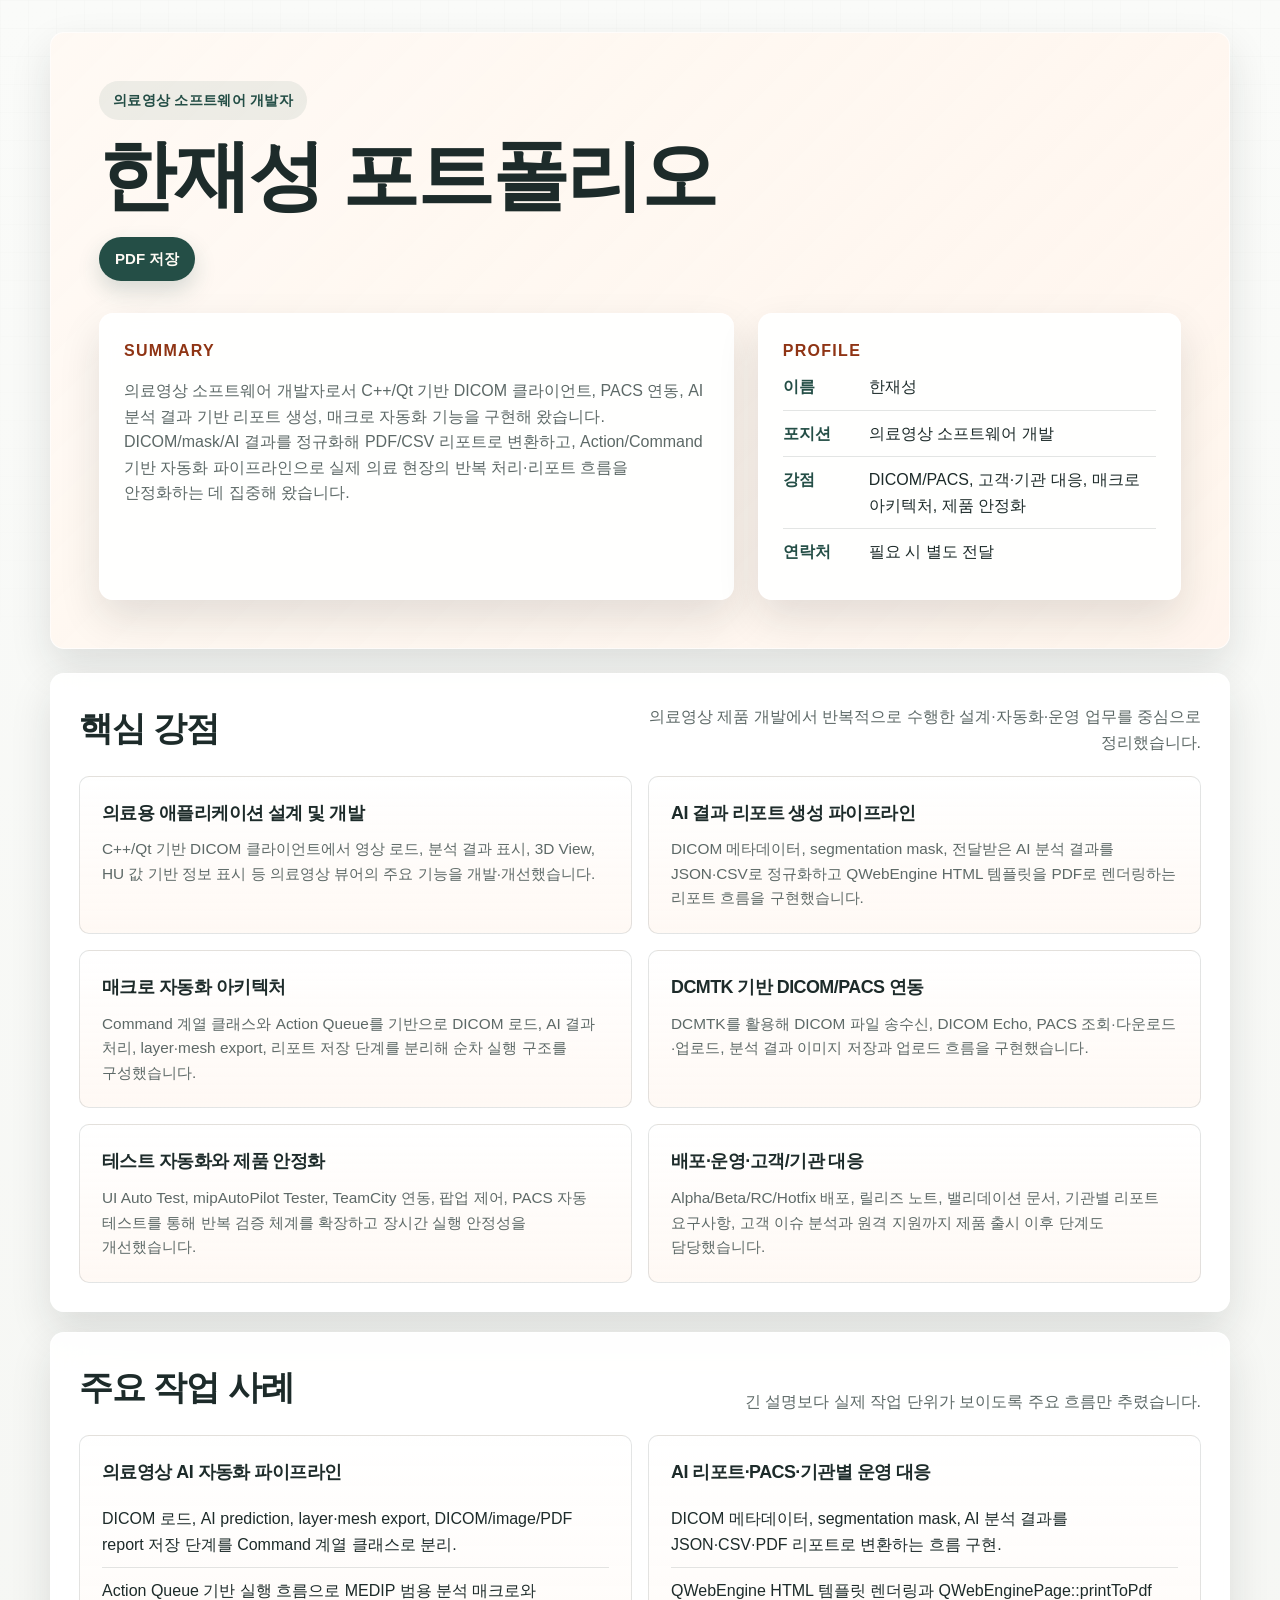
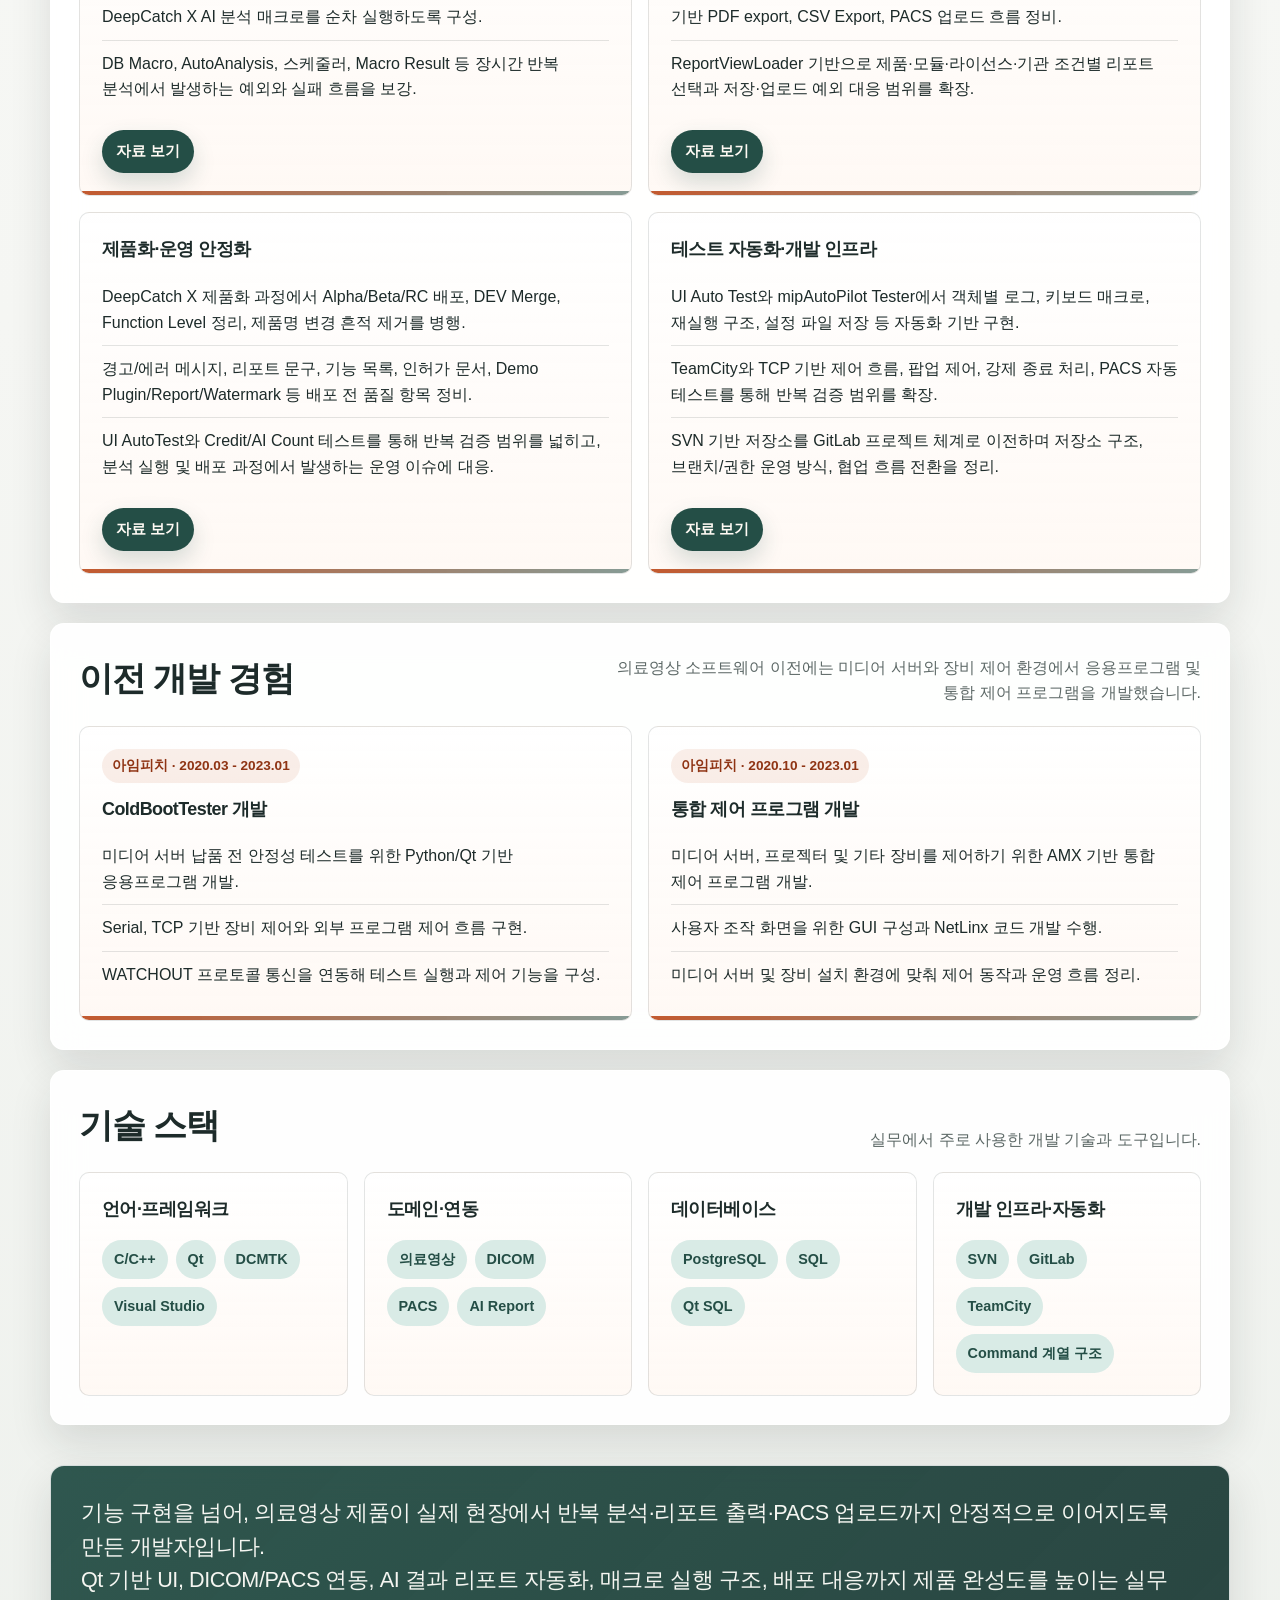
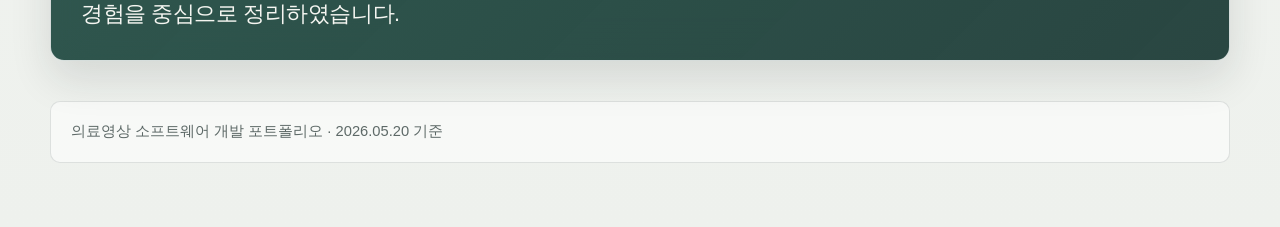
==== index.html @ 7c1fe161 "Update portfolio" ====
<!DOCTYPE html>
<html lang="ko">
<head>
  <meta charset="UTF-8">
  <meta name="viewport" content="width=device-width, initial-scale=1.0">
  <title>포트폴리오</title>
  <style>
    :root {
      --bg: #f5f6f3;
      --paper: rgba(255, 255, 255, 0.92);
      --ink: #1d2b2a;
      --muted: #5d6967;
      --line: rgba(29, 43, 42, 0.12);
      --accent: #c35a2f;
      --accent-deep: #8f3414;
      --accent-soft: #f2d4c5;
      --green: #244e46;
      --green-soft: #d9ebe6;
      --shadow: 0 18px 42px rgba(24, 33, 31, 0.12);
      --radius-lg: 14px;
      --radius-md: 10px;
      --radius-sm: 8px;
      --max: 1180px;
    }

    * {
      box-sizing: border-box;
    }

    html {
      scroll-behavior: smooth;
      overflow-x: hidden;
    }

    body {
      margin: 0;
      color: var(--ink);
      font-family: "Pretendard Variable", "Pretendard", "Noto Sans KR", sans-serif;
      background: linear-gradient(180deg, #fafbf9 0%, var(--bg) 56%, #eef1ed 100%);
      min-height: 100vh;
      line-height: 1.6;
      overflow-x: hidden;
    }

    body::before {
      content: "";
      position: fixed;
      inset: 0;
      pointer-events: none;
      background-image:
        linear-gradient(rgba(29, 43, 42, 0.025) 1px, transparent 1px),
        linear-gradient(90deg, rgba(29, 43, 42, 0.025) 1px, transparent 1px);
      background-size: 28px 28px;
      mask-image: linear-gradient(180deg, rgba(0, 0, 0, 0.45), transparent 85%);
    }

    .page {
      width: min(calc(100% - 32px), var(--max));
      max-width: calc(100vw - 32px);
      margin: 0 auto;
      padding: 32px 0 64px;
      position: relative;
      z-index: 1;
    }

    .hero {
      position: relative;
      overflow: visible;
      border-radius: var(--radius-lg);
      padding: 48px;
      background:
        linear-gradient(135deg, rgba(255, 250, 244, 0.92), rgba(255, 244, 236, 0.78)),
        #fff8f2;
      border: 1px solid rgba(255, 255, 255, 0.7);
      box-shadow: var(--shadow);
    }

    .eyebrow {
      display: inline-flex;
      align-items: center;
      gap: 8px;
      padding: 8px 14px;
      border-radius: 999px;
      background: rgba(36, 78, 70, 0.08);
      color: var(--green);
      font-size: 0.9rem;
      font-weight: 700;
      letter-spacing: 0.02em;
    }

    h1,
    h2,
    h3 {
      margin: 0;
      letter-spacing: -0.03em;
    }

    h1 {
      margin-top: 18px;
      font-size: clamp(2.4rem, 6vw, 5.1rem);
      line-height: 0.98;
      max-width: 15ch;
    }

    .subtitle {
      margin-top: 20px;
      max-width: 760px;
      font-size: 1.08rem;
      color: var(--muted);
    }

    .hero-actions {
      display: flex;
      flex-wrap: wrap;
      gap: 10px;
      margin-top: 24px;
    }

    .pdf-link {
      appearance: none;
      border: 0;
      display: inline-flex;
      align-items: center;
      justify-content: center;
      min-height: 42px;
      padding: 10px 16px;
      border-radius: 999px;
      background: var(--green);
      color: #fffaf4;
      font: inherit;
      font-size: 0.94rem;
      font-weight: 800;
      text-decoration: none;
      cursor: pointer;
      box-shadow: 0 10px 22px rgba(36, 78, 70, 0.18);
      transition: transform 160ms ease, background 160ms ease, box-shadow 160ms ease;
    }

    .pdf-link:hover,
    .pdf-link:focus-visible {
      background: var(--accent-deep);
      transform: translateY(-1px);
      outline: none;
    }

    .pdf-link:focus-visible {
      box-shadow: 0 0 0 4px rgba(195, 90, 47, 0.18), 0 10px 22px rgba(36, 78, 70, 0.18);
    }

    .hero-grid {
      display: grid;
      grid-template-columns: 1.35fr 0.9fr;
      gap: 24px;
      margin-top: 32px;
      align-items: stretch;
      min-width: 0;
    }

    .hero-card,
    .section,
    .timeline-item,
    .quote {
      background: var(--paper);
      backdrop-filter: blur(16px);
      border: 1px solid rgba(255, 255, 255, 0.8);
      box-shadow: var(--shadow);
    }

    .hero-card {
      border-radius: var(--radius-lg);
      padding: 24px;
      min-width: 0;
    }

    .hero-card h2 {
      font-size: 1rem;
      text-transform: uppercase;
      letter-spacing: 0.08em;
      color: var(--accent-deep);
    }

    .hero-card p {
      margin: 14px 0 0;
      color: var(--muted);
    }

    .contact-list,
    .bullet-list,
    .chips {
      list-style: none;
      padding: 0;
      margin: 0;
    }

    .contact-list li,
    .bullet-list li {
      padding: 10px 0;
      border-bottom: 1px solid var(--line);
    }

    .contact-list li {
      display: grid;
      grid-template-columns: 86px minmax(0, 1fr);
      align-items: start;
      column-gap: 0;
      min-width: 0;
    }

    .contact-list span,
    .bullet-list li,
    .card p,
    .hero-card p,
    .section-header p,
    .quote p {
      min-width: 0;
      word-break: keep-all;
      overflow-wrap: break-word;
    }

    .contact-list li:last-child,
    .bullet-list li:last-child {
      border-bottom: 0;
    }

    .contact-list strong {
      color: var(--green);
      display: block;
    }

    .sections {
      display: grid;
      gap: 20px;
      margin-top: 24px;
    }

    .section {
      border-radius: var(--radius-lg);
      padding: 28px;
      min-width: 0;
    }

    .section-header {
      display: flex;
      justify-content: space-between;
      align-items: end;
      gap: 12px;
      margin-bottom: 20px;
    }

    .section-header h2 {
      font-size: clamp(1.5rem, 3vw, 2.1rem);
    }

    .section-header p {
      margin: 0;
      color: var(--muted);
      max-width: 600px;
      text-align: right;
    }

    .highlight-grid,
    .project-grid,
    .stack-grid {
      display: grid;
      gap: 16px;
      min-width: 0;
    }

    .highlight-grid {
      grid-template-columns: repeat(2, minmax(0, 1fr));
    }

    .project-grid {
      grid-template-columns: repeat(2, minmax(0, 1fr));
    }

    .stack-grid {
      grid-template-columns: repeat(4, minmax(0, 1fr));
    }

    .card {
      padding: 22px;
      border-radius: var(--radius-md);
      border: 1px solid var(--line);
      background:
        linear-gradient(180deg, rgba(255, 255, 255, 0.82), rgba(255, 247, 241, 0.75));
      min-width: 0;
    }

    .card h3 {
      font-size: 1.12rem;
      margin-bottom: 10px;
    }

    .card p {
      margin: 0;
      color: var(--muted);
      font-size: 0.96rem;
    }

    .project-card {
      position: relative;
      overflow: hidden;
    }

    .project-card::before {
      content: "";
      position: absolute;
      inset: auto auto 0 0;
      width: 100%;
      height: 4px;
      background: linear-gradient(90deg, var(--accent), rgba(36, 78, 70, 0.55));
    }

    .project-meta {
      display: inline-flex;
      align-items: center;
      gap: 8px;
      padding: 6px 10px;
      margin-bottom: 12px;
      border-radius: 999px;
      background: rgba(195, 90, 47, 0.1);
      color: var(--accent-deep);
      font-size: 0.85rem;
      font-weight: 700;
    }

    .project-actions {
      margin-top: 18px;
    }

    .project-preview-trigger {
      appearance: none;
      border: 0;
      border-radius: 999px;
      padding: 10px 14px;
      background: var(--green);
      color: #fffaf4;
      font: inherit;
      font-size: 0.92rem;
      font-weight: 800;
      cursor: pointer;
      transition: transform 160ms ease, background 160ms ease, box-shadow 160ms ease;
      box-shadow: 0 10px 22px rgba(36, 78, 70, 0.18);
    }

    .project-preview-trigger:hover,
    .project-preview-trigger:focus-visible {
      background: var(--accent-deep);
      transform: translateY(-1px);
      outline: none;
    }

    .project-preview-trigger:focus-visible {
      box-shadow: 0 0 0 4px rgba(195, 90, 47, 0.18), 0 10px 22px rgba(36, 78, 70, 0.18);
    }

    .chips {
      display: flex;
      flex-wrap: wrap;
      gap: 8px;
      margin-top: 16px;
    }

    .chips li {
      padding: 8px 12px;
      border-radius: 999px;
      font-size: 0.9rem;
      background: var(--green-soft);
      color: var(--green);
      font-weight: 600;
      max-width: 100%;
      overflow-wrap: break-word;
    }

    .timeline {
      display: grid;
      gap: 16px;
      position: relative;
    }

    .timeline-item {
      border-radius: var(--radius-md);
      padding: 20px 22px;
      position: relative;
    }

    .timeline-item h3 {
      margin-bottom: 8px;
      font-size: 1.08rem;
    }

    .timeline-item p {
      margin: 0;
      color: var(--muted);
    }

    .timeline-item .period {
      display: inline-block;
      margin-bottom: 8px;
      color: var(--accent-deep);
      font-size: 0.88rem;
      font-weight: 700;
      letter-spacing: 0.02em;
    }

    .quote {
      border-radius: var(--radius-lg);
      padding: 30px;
      margin-top: 20px;
      background:
        linear-gradient(135deg, rgba(36, 78, 70, 0.95), rgba(24, 55, 50, 0.92));
      color: #f5f6f1;
    }

    .quote p {
      margin: 0;
      font-size: clamp(1rem, 1.8vw, 1.35rem);
      line-height: 1.55;
      letter-spacing: -0.02em;
    }

    .quote small {
      display: block;
      margin-top: 16px;
      opacity: 0.78;
      font-size: 15px;
    }

    .lightbox {
      position: fixed;
      inset: 0;
      z-index: 20;
      display: grid;
      place-items: center;
      padding: 24px;
    }

    .lightbox[aria-hidden="true"] {
      display: none;
    }

    .lightbox-backdrop {
      position: absolute;
      inset: 0;
      background: rgba(19, 28, 27, 0.68);
      backdrop-filter: blur(8px);
    }

    .lightbox-panel {
      position: relative;
      width: min(980px, 100%);
      max-height: min(760px, calc(100vh - 48px));
      overflow: auto;
      border-radius: var(--radius-lg);
      background: #fffaf4;
      border: 1px solid rgba(255, 255, 255, 0.86);
      box-shadow: 0 32px 80px rgba(10, 16, 15, 0.34);
    }

    .lightbox-media-wrap {
      background: #172522;
      padding: 18px;
    }

    .lightbox-media {
      background: #172522;
    }

    .lightbox-media img,
    .lightbox-media video {
      display: block;
      width: 100%;
      aspect-ratio: 16 / 9;
      object-fit: contain;
      border-radius: 18px;
      background: #20332f;
    }

    .lightbox-media video {
      max-height: 68vh;
    }

    .lightbox-empty {
      display: grid;
      width: 100%;
      aspect-ratio: 16 / 9;
      place-items: center;
      border-radius: 18px;
      background: #20332f;
      color: #fffaf4;
      font-size: 1.1rem;
      font-weight: 700;
    }

    .lightbox-copy {
      padding: 24px 28px 28px;
    }

    .lightbox-copy h2 {
      font-size: clamp(1.4rem, 3vw, 2rem);
    }

    .lightbox-copy p {
      margin: 10px 0 0;
      color: var(--muted);
    }

    .lightbox-detail-list {
      display: grid;
      gap: 10px;
      margin: 18px 0 0;
      padding: 0;
      list-style: none;
    }

    .lightbox-detail-list li {
      padding: 12px 14px;
      border: 1px solid var(--line);
      border-radius: var(--radius-sm);
      background: rgba(255, 255, 255, 0.62);
      color: var(--ink);
      line-height: 1.55;
    }

    .lightbox-detail-list strong {
      display: block;
      margin-bottom: 3px;
      color: var(--accent-deep);
      font-size: 0.9rem;
    }

    .lightbox-toolbar {
      display: flex;
      justify-content: space-between;
      align-items: center;
      gap: 12px;
      margin-top: 12px;
    }

    .lightbox-count {
      color: rgba(255, 250, 244, 0.72);
      font-size: 0.92rem;
      font-weight: 700;
    }

    .lightbox-media-title {
      display: block;
      margin-bottom: 3px;
      color: #fffaf4;
      font-weight: 800;
    }

    .lightbox-media-index {
      display: block;
      color: rgba(255, 250, 244, 0.62);
      font-size: 0.86rem;
    }

    .lightbox-controls {
      display: flex;
      gap: 8px;
    }

    .lightbox-nav {
      appearance: none;
      border: 1px solid var(--line);
      border-radius: 999px;
      min-width: 74px;
      padding: 9px 13px;
      background: rgba(255, 250, 244, 0.96);
      color: #172522;
      font: inherit;
      font-size: 0.92rem;
      font-weight: 800;
      cursor: pointer;
    }

    .lightbox-nav:disabled {
      opacity: 0.36;
      cursor: default;
    }

    .lightbox-meta {
      display: inline-block;
      margin-bottom: 10px;
      color: var(--accent-deep);
      font-size: 0.9rem;
      font-weight: 800;
    }

    .lightbox-close {
      position: absolute;
      top: 16px;
      right: 16px;
      width: 40px;
      height: 40px;
      border: 0;
      border-radius: 50%;
      background: rgba(255, 250, 244, 0.92);
      color: var(--ink);
      font-size: 1.4rem;
      line-height: 1;
      cursor: pointer;
      box-shadow: 0 8px 20px rgba(0, 0, 0, 0.16);
    }

    body.modal-open {
      overflow: hidden;
    }

    .footer-note {
      margin-top: 20px;
      padding: 18px 20px;
      border-radius: var(--radius-md);
      background: rgba(255, 255, 255, 0.55);
      border: 1px solid var(--line);
      color: var(--muted);
      font-size: 0.92rem;
    }

    @media (max-width: 960px) {
      .hero {
        padding: 30px;
      }

      .hero-grid,
      .highlight-grid,
      .project-grid,
      .stack-grid {
        grid-template-columns: 1fr;
      }

      .section-header {
        display: block;
      }

      .section-header p {
        margin-top: 10px;
        text-align: left;
      }
    }

    @media (max-width: 640px) {
      .page {
        width: 100%;
        max-width: 100%;
        padding: 20px 10px 64px;
      }

      .hero {
        padding: 22px;
        max-width: 100%;
      }

      .section,
      .hero-card,
      .quote {
        padding: 20px;
        max-width: 100%;
      }

      .lightbox {
        padding: 12px;
      }

      .lightbox-panel {
        max-height: calc(100vh - 24px);
        border-radius: 22px;
      }

      .lightbox-media-wrap {
        padding: 12px;
      }

      .lightbox-copy {
        padding: 18px;
      }

      .lightbox-toolbar {
        align-items: stretch;
        flex-direction: column;
      }

      .lightbox-controls {
        width: 100%;
      }

      .lightbox-nav {
        flex: 1;
      }

      .contact-list span,
      .bullet-list li,
      .card p,
      .hero-card p,
      .section-header p,
      .quote p {
        word-break: normal;
        overflow-wrap: anywhere;
      }

    }

    @page {
      size: A4 portrait;
      margin: 12mm;
    }

    @media print {
      :root {
        --paper: #ffffff;
        --shadow: none;
        --radius-lg: 14px;
        --radius-md: 10px;
        --radius-sm: 8px;
      }

      * {
        -webkit-print-color-adjust: exact;
        print-color-adjust: exact;
      }

      html,
      body {
        background: #ffffff;
      }

      body {
        min-height: auto;
        font-size: 10.4pt;
        line-height: 1.45;
      }

      body::before,
      .hero::after,
      .lightbox,
      .project-actions {
        display: none !important;
      }

      .page {
        width: 100%;
        max-width: none;
        padding: 0;
      }

      .hero,
      .hero-card,
      .section,
      .timeline-item,
      .quote,
      .footer-note {
        box-shadow: none;
        backdrop-filter: none;
      }

      .hero {
        padding: 16mm 14mm 12mm;
        border-radius: 14px;
        background: #fff8f2;
        border: 1px solid #ead8ca;
        break-after: page;
      }

      .eyebrow {
        padding: 5px 9px;
        font-size: 8.5pt;
      }

      h1 {
        margin-top: 10px;
        font-size: 30pt;
        line-height: 1.05;
        max-width: none;
      }

      .subtitle {
        margin-top: 10px;
        max-width: none;
        font-size: 10.5pt;
      }

      .hero-grid {
        grid-template-columns: 1fr;
        gap: 8px;
        margin-top: 14px;
      }

      .hero-card,
      .section,
      .card,
      .timeline-item,
      .quote,
      .footer-note {
        border-color: #ded4ca;
      }

      .hero-card {
        padding: 14px;
      }

      .hero-card p {
        margin-top: 8px;
      }

      .sections {
        display: block;
        margin-top: 0;
      }

      .section {
        padding: 14px;
        margin: 0 0 10px;
      }

      .print-page-start {
        break-before: page;
        page-break-before: always;
      }

      .section-header {
        display: block;
        margin-bottom: 10px;
        break-after: avoid;
      }

      .section-header h2 {
        font-size: 17pt;
      }

      .section-header p {
        margin-top: 4px;
        max-width: none;
        text-align: left;
        font-size: 9.2pt;
      }

      .highlight-grid,
      .project-grid {
        grid-template-columns: repeat(2, minmax(0, 1fr));
        gap: 9px;
      }

      .stack-grid {
        grid-template-columns: repeat(3, minmax(0, 1fr));
        gap: 9px;
      }

      .card,
      .timeline-item {
        padding: 11px 12px;
        break-inside: avoid-page;
        page-break-inside: avoid;
      }

      .card h3,
      .timeline-item h3 {
        font-size: 10.8pt;
        margin-bottom: 5px;
      }

      .card p,
      .timeline-item p,
      .bullet-list li {
        font-size: 9.2pt;
      }

      .bullet-list li,
      .contact-list li {
        padding: 5px 0;
      }

      .project-meta {
        padding: 4px 7px;
        margin-bottom: 7px;
        font-size: 8.2pt;
      }

      .chips {
        gap: 5px;
        margin-top: 8px;
      }

      .chips li {
        padding: 5px 8px;
        font-size: 8.4pt;
      }

      .timeline {
        gap: 9px;
      }

      .timeline-item .period {
        margin-bottom: 4px;
        font-size: 8.4pt;
      }

      .quote {
        padding: 14px;
        margin-top: 10px;
        background: #244e46;
        break-inside: avoid-page;
        page-break-inside: avoid;
      }

      .quote p {
        font-size: 12pt;
        line-height: 1.45;
      }

      .footer-note {
        padding: 10px 12px;
        margin-top: 10px;
        font-size: 8.8pt;
      }
    }
  </style>
</head>
<body>
  <main class="page">
    <section class="hero">
        <span class="eyebrow">의료영상 소프트웨어 개발자</span>
      <h1>한재성 포트폴리오</h1>
      <div class="hero-actions">
        <button type="button" class="pdf-link" data-print-page>PDF 저장</button>
      </div>
      <!--
      <p class="subtitle">
        이 포트폴리오는 2023년 7월부터 2025년 10월까지의 월간 업무공유 자료 26건과 이슈 트래커의 완료·검토 이력을 바탕으로 작성했습니다.
        의료영상 데스크톱 소프트웨어 개발을 중심으로 테스트 자동화, PACS/DICOM 연동, 리포트 생성, 릴리즈 대응 등 실제 수행한 업무 경험을 정리했습니다.
      </p>
      -->

      <div class="hero-grid">
        <article class="hero-card">
          <h2>Summary</h2>
          <p>
            의료영상 소프트웨어 개발자로서 C++/Qt 기반 DICOM 클라이언트, PACS 연동,
            AI 분석 결과 기반 리포트 생성, 매크로 자동화 기능을 구현해 왔습니다. DICOM/mask/AI 결과를
            정규화해 PDF/CSV 리포트로 변환하고, Action/Command 기반 자동화 파이프라인으로
            실제 의료 현장의 반복 처리·리포트 흐름을 안정화하는 데 집중해 왔습니다.
          </p>
        </article>

        <article class="hero-card">
          <h2>Profile</h2>
          <ul class="contact-list">
            <li><strong>이름</strong><span>한재성</span></li>
            <li><strong>포지션</strong><span>의료영상 소프트웨어 개발</span></li>
            <li><strong>강점</strong><span>DICOM/PACS, 고객·기관 대응, 매크로 아키텍처, 제품 안정화</span></li>
            <li><strong>연락처</strong><span>필요 시 별도 전달</span></li>
          </ul>
        </article>
      </div>
    </section>

    <div class="sections">
      <section class="section">
        <div class="section-header">
          <h2>핵심 강점</h2>
          <p>의료영상 제품 개발에서 반복적으로 수행한 설계·자동화·운영 업무를 중심으로 정리했습니다.</p>
        </div>
        <div class="highlight-grid">
          <article class="card">
            <h3>의료용 애플리케이션 설계 및 개발</h3>
            <p>C++/Qt 기반 DICOM 클라이언트에서 영상 로드, 분석 결과 표시, 3D View, HU 값 기반 정보 표시 등 의료영상 뷰어의 주요 기능을 개발·개선했습니다.</p>
          </article>
          <article class="card">
            <h3>AI 결과 리포트 생성 파이프라인</h3>
            <p>DICOM 메타데이터, segmentation mask, 전달받은 AI 분석 결과를 JSON·CSV로 정규화하고 QWebEngine HTML 템플릿을 PDF로 렌더링하는 리포트 흐름을 구현했습니다.</p>
          </article>
          <article class="card">
            <h3>매크로 자동화 아키텍처</h3>
            <p>Command 계열 클래스와 Action Queue를 기반으로 DICOM 로드, AI 결과 처리, layer·mesh export, 리포트 저장 단계를 분리해 순차 실행 구조를 구성했습니다.</p>
          </article>
          <article class="card">
            <h3>DCMTK 기반 DICOM/PACS 연동</h3>
            <p>DCMTK를 활용해 DICOM 파일 송수신, DICOM Echo, PACS 조회·다운로드·업로드, 분석 결과 이미지 저장과 업로드 흐름을 구현했습니다.</p>
          </article>
          <article class="card">
            <h3>테스트 자동화와 제품 안정화</h3>
            <p>UI Auto Test, mipAutoPilot Tester, TeamCity 연동, 팝업 제어, PACS 자동 테스트를 통해 반복 검증 체계를 확장하고 장시간 실행 안정성을 개선했습니다.</p>
          </article>
          <article class="card">
            <h3>배포·운영·고객/기관 대응</h3>
            <p>Alpha/Beta/RC/Hotfix 배포, 릴리즈 노트, 밸리데이션 문서, 기관별 리포트 요구사항, 고객 이슈 분석과 원격 지원까지 제품 출시 이후 단계도 담당했습니다.</p>
          </article>
        </div>
      </section>

      <section class="section print-page-start">
        <div class="section-header">
          <h2>주요 작업 사례</h2>
          <p>긴 설명보다 실제 작업 단위가 보이도록 주요 흐름만 추렸습니다.</p>
        </div>
        <div class="project-grid">
          <article class="card project-card">
            <h3>의료영상 AI 자동화 파이프라인</h3>
            <ul class="bullet-list">
              <li>DICOM 로드, AI prediction, layer·mesh export, DICOM/image/PDF report 저장 단계를 Command 계열 클래스로 분리.</li>
              <li>Action Queue 기반 실행 흐름으로 MEDIP 범용 분석 매크로와 DeepCatch X AI 분석 매크로를 순차 실행하도록 구성.</li>
              <li>DB Macro, AutoAnalysis, 스케줄러, Macro Result 등 장시간 반복 분석에서 발생하는 예외와 실패 흐름을 보강.</li>
            </ul>
            <div class="project-actions">
              <button type="button" class="project-preview-trigger" data-project="pipeline">자료 보기</button>
            </div>
          </article>

          <article class="card project-card">
            <h3>AI 리포트·PACS·기관별 운영 대응</h3>
            <ul class="bullet-list">
              <li>DICOM 메타데이터, segmentation mask, AI 분석 결과를 JSON·CSV·PDF 리포트로 변환하는 흐름 구현.</li>
              <li>QWebEngine HTML 템플릿 렌더링과 QWebEnginePage::printToPdf 기반 PDF export, CSV Export, PACS 업로드 흐름 정비.</li>
              <li>ReportViewLoader 기반으로 제품·모듈·라이선스·기관 조건별 리포트 선택과 저장·업로드 예외 대응 범위를 확장.</li>
            </ul>
            <div class="project-actions">
              <button type="button" class="project-preview-trigger" data-project="reportops">자료 보기</button>
            </div>
          </article>

          <article class="card project-card">
            <h3>제품화·운영 안정화</h3>
            <ul class="bullet-list">
              <li>DeepCatch X 제품화 과정에서 Alpha/Beta/RC 배포, DEV Merge, Function Level 정리, 제품명 변경 흔적 제거를 병행.</li>
              <li>경고/에러 메시지, 리포트 문구, 기능 목록, 인허가 문서, Demo Plugin/Report/Watermark 등 배포 전 품질 항목 정비.</li>
              <li>UI AutoTest와 Credit/AI Count 테스트를 통해 반복 검증 범위를 넓히고, 분석 실행 및 배포 과정에서 발생하는 운영 이슈에 대응.</li>
            </ul>
            <div class="project-actions">
              <button type="button" class="project-preview-trigger" data-project="productops">자료 보기</button>
            </div>
          </article>

          <article class="card project-card">
            <h3>테스트 자동화·개발 인프라</h3>
            <ul class="bullet-list">
              <li>UI Auto Test와 mipAutoPilot Tester에서 객체별 로그, 키보드 매크로, 재실행 구조, 설정 파일 저장 등 자동화 기반 구현.</li>
              <li>TeamCity와 TCP 기반 제어 흐름, 팝업 제어, 강제 종료 처리, PACS 자동 테스트를 통해 반복 검증 범위를 확장.</li>
              <li>SVN 기반 저장소를 GitLab 프로젝트 체계로 이전하며 저장소 구조, 브랜치/권한 운영 방식, 협업 흐름 전환을 정리.</li>
            </ul>
            <div class="project-actions">
              <button type="button" class="project-preview-trigger" data-project="infra">자료 보기</button>
            </div>
          </article>
        </div>
      </section>

      <section class="section print-page-start">
        <div class="section-header">
          <h2>이전 개발 경험</h2>
          <p>의료영상 소프트웨어 이전에는 미디어 서버와 장비 제어 환경에서 응용프로그램 및 통합 제어 프로그램을 개발했습니다.</p>
        </div>
        <div class="project-grid">
          <article class="card project-card">
            <div class="project-meta">아임피치 · 2020.03 - 2023.01</div>
            <h3>ColdBootTester 개발</h3>
            <ul class="bullet-list">
              <li>미디어 서버 납품 전 안정성 테스트를 위한 Python/Qt 기반 응용프로그램 개발.</li>
              <li>Serial, TCP 기반 장비 제어와 외부 프로그램 제어 흐름 구현.</li>
              <li>WATCHOUT 프로토콜 통신을 연동해 테스트 실행과 제어 기능을 구성.</li>
            </ul>
          </article>

          <article class="card project-card">
            <div class="project-meta">아임피치 · 2020.10 - 2023.01</div>
            <h3>통합 제어 프로그램 개발</h3>
            <ul class="bullet-list">
              <li>미디어 서버, 프로젝터 및 기타 장비를 제어하기 위한 AMX 기반 통합 제어 프로그램 개발.</li>
              <li>사용자 조작 화면을 위한 GUI 구성과 NetLinx 코드 개발 수행.</li>
              <li>미디어 서버 및 장비 설치 환경에 맞춰 제어 동작과 운영 흐름 정리.</li>
            </ul>
          </article>
        </div>
      </section>

      <section class="section">
        <div class="section-header">
          <h2>기술 스택</h2>
          <p>실무에서 주로 사용한 개발 기술과 도구입니다.</p>
        </div>
        <div class="stack-grid">
          <article class="card">
            <h3>언어·프레임워크</h3>
            <ul class="chips">
              <li>C/C++</li>
              <li>Qt</li>
              <li>DCMTK</li>
              <li>Visual Studio</li>
            </ul>
          </article>
          <article class="card">
            <h3>도메인·연동</h3>
            <ul class="chips">
              <li>의료영상</li>
              <li>DICOM</li>
              <li>PACS</li>
              <li>AI Report</li>
            </ul>
          </article>
          <article class="card">
            <h3>데이터베이스</h3>
            <ul class="chips">
              <li>PostgreSQL</li>
              <li>SQL</li>
              <li>Qt SQL</li>
            </ul>
          </article>
          <article class="card">
            <h3>개발 인프라·자동화</h3>
            <ul class="chips">
              <li>SVN</li>
              <li>GitLab</li>
              <li>TeamCity</li>
              <li>Command 계열 구조</li>
            </ul>
          </article>
        </div>
      </section>

      <section class="quote">
        <p>
          기능 구현을 넘어, 의료영상 제품이 실제 현장에서 반복 분석·리포트 출력·PACS 업로드까지 안정적으로 이어지도록 만든 개발자입니다.<br>
          Qt 기반 UI, DICOM/PACS 연동, AI 결과 리포트 자동화, 매크로 실행 구조, 배포 대응까지 제품 완성도를 높이는 실무 경험을 중심으로 정리하였습니다.
        </p>
        <!-- <small>포트폴리오 서술 방향 제안</small> -->
      </section>

      <div class="footer-note">
        의료영상 소프트웨어 개발 포트폴리오 · 2026.05.20 기준
      </div>
    </div>

    <div class="lightbox" id="project-lightbox" role="dialog" aria-modal="true" aria-hidden="true" aria-labelledby="lightbox-title">
      <div class="lightbox-backdrop" data-close-lightbox></div>
      <section class="lightbox-panel">
        <button type="button" class="lightbox-close" aria-label="닫기" data-close-lightbox>×</button>
        <div class="lightbox-media-wrap">
          <div class="lightbox-media" id="lightbox-media"></div>
          <div class="lightbox-toolbar">
            <span class="lightbox-count" id="lightbox-count"></span>
            <div class="lightbox-controls">
              <button type="button" class="lightbox-nav" id="lightbox-prev">이전</button>
              <button type="button" class="lightbox-nav" id="lightbox-next">다음</button>
            </div>
          </div>
        </div>
        <div class="lightbox-copy">
          <span class="lightbox-meta" id="lightbox-meta"></span>
          <h2 id="lightbox-title"></h2>
          <p id="lightbox-description"></p>
          <ul class="lightbox-detail-list" id="lightbox-details"></ul>
        </div>
      </section>
    </div>
  </main>

  <script src="resource/media-manifest.js"></script>
  <script>
    const projectPreviews = {
      pipeline: {
        title: "의료영상 AI 자동화 파이프라인",
        meta: "",
        accent: "#b04f25",
        mediaFolder: "resource/01",
        description:
          "DICOM 로드부터 AI 분석, 결과 export, 리포트 저장까지 이어지는 반복 처리 흐름을 Command 계열 구조와 Action Queue로 자동화했습니다.",
        details: [
          ["Command Pattern 활용", "DICOM open, AI prediction, layer export, mesh export, image/DICOM/PDF report 저장처럼 시간이 오래 걸리거나 실패 가능성이 있는 작업을 Command 객체로 분리했습니다. 공통 실행 인터페이스를 가진 Command 계열 클래스로 요청을 캡슐화하고, Action Queue가 각 Command를 순서대로 실행하도록 구성했습니다."],
          ["Action Queue 실행", "사용자가 UI에서 하나씩 누르던 분석 흐름을 Action Queue에 적재해 순차 실행하도록 구성했습니다. 분석 요청, 결과 대기, export, 저장 같은 단계를 큐에서 이어 붙여 장시간 반복 분석을 사람 개입 없이 처리할 수 있게 했습니다."],
          ["DB Macro 연결", "PostgreSQL 알림으로 들어온 요청 키를 받아 환자/검사 정보를 조회하고, DB Macro Rule 설정에 따라 어떤 분석 매크로를 실행할지 결정하도록 연결했습니다. 분석 완료 후에는 PDF, DICOM, JPG 경로와 성공/실패 상태를 다시 DB에 기록하는 흐름을 만들었습니다."],
          ["실패 흐름 처리", "파일 누락, 분석 실패, Credit 차감 실패, 리포트 저장 실패처럼 중간에 끊길 수 있는 지점을 별도로 처리했습니다. 실패 항목은 로그와 상태값으로 남기고, 가능한 경우 다음 매크로 항목으로 넘어가도록 구성해 반복 실행 안정성을 높였습니다."],
          ["운영 설정 활용", "제품, 모듈, body type, 분석 옵션에 따라 매크로 구성이 달라지기 때문에 설정 JSON과 Function Level 조건을 함께 사용했습니다. 같은 자동화 구조 안에서 MEDIP 범용 분석과 DeepCatch X 분석 흐름을 분기할 수 있게 정리했습니다."]
        ],
        labels: ["Command", "Action Queue", "DB Macro", "AutoAnalysis"]
      },

      reportops: {
        title: "AI 리포트·PACS·기관별 운영 대응",
        meta: "",
        accent: "#7c5b2d",
        mediaFolder: "resource/02",
        description:
          "제품·모듈·라이선스·기관 조건에 따라 HTML/PDF 리포트 템플릿과 CSV Export, PACS 업로드 흐름을 정비했습니다.",
        details: [
          ["리포트 데이터 구성", "DICOM 메타데이터, segmentation mask, AI 결과 JSON, memo/image 데이터를 리포트용 로컬 데이터 폴더에 모았습니다. HTML 템플릿이 이 데이터를 읽어 화면 표시와 PDF 출력에서 같은 결과를 사용하도록 구성했습니다."],
          ["QWebEngine PDF 출력", "QWebEngineView로 HTML 리포트를 렌더링하고 QWebEnginePage::printToPdf로 PDF를 생성했습니다. 화면용 리포트와 저장용 리포트가 다르게 동작하지 않도록 load 완료, PDF 출력 완료 신호를 기다리는 흐름을 사용했습니다."],
          ["ReportViewLoader 분기", "제품, 모듈, 라이선스, 언어, 국가, body type 조건에 따라 어떤 리포트를 보여주고 저장하고 업로드할지 분기했습니다. 기관별 리포트가 추가되어도 공통 로딩 구조 안에서 처리되도록 ReportViewLoader 중심으로 정리했습니다."],
          ["PACS 업로드 흐름", "리포트 이미지와 DICOM 출력물을 PACS 업로드 흐름에 연결하고, 업로드 가능한 리포트 ID와 저장 가능한 리포트 ID를 구분했습니다. 환자명 특수문자, 검사일자/처방일자, Report Description 같은 기관별 데이터 예외를 함께 처리했습니다."],
          ["CSV/Connector 대응", "DCConnector와 CSV Export 요구사항에 맞춰 분석 결과와 환자 정보를 외부 시스템이 읽을 수 있는 형태로 정리했습니다. 한국어/영문 리포트 저장, 기관별 파일명/경로 규칙, 업로드 후 결과 경로 저장까지 운영 흐름에 맞춰 보강했습니다."]
        ],
        labels: ["ReportViewLoader", "Connector", "CSV Export", "PACS Upload"]
      },

      productops: {
        title: "제품화·운영 안정화",
        meta: "",
        accent: "#244e46",
        mediaFolder: "resource/03",
        description:
          "DeepCatch X 제품화, 릴리즈 대응, Function Level 정리, AI 실행 환경과 Credit/AI Count 운영 이슈를 함께 정비했습니다.",
        details: [
          ["제품 전환 정리", "TiSepX에서 DeepCatch X로 전환되는 과정에서 제품명, UI 문구, 리포트 문구, 경고/에러 메시지, 기능 목록을 정리했습니다. 개발용 흔적이 배포 버전에 남지 않도록 릴리즈 전 검증 항목으로 묶었습니다."],
          ["Function Level 활용", "제품, 플러그인, 모듈, 라이선스 조건에 따라 기능 노출 여부가 달라지도록 Function Level을 정리했습니다. Demo Plugin, Demo Report, Watermark, User Macro 같은 배포 조건별 기능도 같은 기준에서 제어되도록 맞췄습니다."],
          ["Credit/AI Count 관리", "AI 분석 실행 전 사용 가능 Count와 Credit을 확인하고, 성공/실패/취소 흐름에 따라 주문 상태를 정리하도록 연결했습니다. 분석 실패나 네트워크 실패 시 Credit 상태가 꼬이지 않도록 실패 처리와 롤백 흐름을 보강했습니다."],
          ["NetCommand/Host 상태", "외부 요청으로 AI 분석을 실행하는 흐름에서 포트 상태, 프로그램 busy 상태, 다중 요청 결과, shutdown/option/status command를 확인했습니다. Host가 서버 요청을 받았을 때 현재 상태를 응답하고 분석 결과를 다시 전달하는 운영 흐름을 안정화했습니다."],
          ["릴리즈 대응", "Alpha, Beta, RC, Hotfix 단계마다 기능 목록, 검증 문서, 인허가 문서, 빌드 분리, CUDA 관련 실행 환경을 확인했습니다. 기능 개발 이후 실제 배포 환경에서 동작하도록 설정, 문서, 라이선스 조건까지 함께 맞췄습니다."]
        ],
        labels: ["Productization", "Function Level", "Credit", "Release"]
      },

      infra: {
        title: "테스트 자동화·개발 인프라",
        meta: "",
        accent: "#8f3414",
        mediaFolder: "resource/04",
        description:
          "UI 자동화 테스트와 TeamCity 기반 반복 검증, SVN에서 GitLab으로 이어지는 개발 인프라 전환 흐름을 정리했습니다.",
        details: [
          ["UI 동작 기록", "테스트 대상 위젯과 동작을 객체 단위로 기록하고, 재현 가능한 형태로 로그를 남기도록 구성했습니다. 반복 실패가 발생했을 때 어느 화면, 어느 조작에서 멈췄는지 추적할 수 있게 했습니다."],
          ["키보드 매크로/재실행", "반복 입력이 필요한 테스트를 키보드 매크로와 설정 파일로 저장하고 다시 실행할 수 있게 했습니다. 같은 시나리오를 여러 빌드에서 반복해 제품 변경에 따른 회귀 문제를 확인하는 데 활용했습니다."],
          ["팝업/강제 종료 처리", "자동 테스트 중 예기치 않은 팝업이나 긴 대기 상태가 생기면 테스트가 멈추기 때문에 팝업 제어, 강제 종료, 재시작 흐름을 보강했습니다. 장시간 실행 중에도 다음 테스트로 넘어갈 수 있게 안정성을 높였습니다."],
          ["TeamCity 연계", "TeamCity에서 빌드와 반복 검증을 실행할 수 있도록 테스트 실행 흐름을 정리했습니다. 사람이 직접 확인하던 UI 테스트, PACS 자동 테스트, 원격 제어 시나리오를 CI 환경에서 반복 실행 가능한 형태로 묶었습니다."],
          ["SVN에서 GitLab 전환", "기존 SVN 저장소 구조와 개발 이력을 GitLab 프로젝트 단위로 옮기면서 브랜치, 권한, 저장소 분리 기준을 정리했습니다. 기존 개발/배포 흐름을 유지하면서 점진적으로 협업 방식을 전환하는 방향으로 진행했습니다."]
        ],
        labels: ["UI Automation", "TeamCity", "SVN", "GitLab"]
      }
    };

    const lightbox = document.querySelector("#project-lightbox");
    const lightboxMedia = document.querySelector("#lightbox-media");
    const lightboxMeta = document.querySelector("#lightbox-meta");
    const lightboxTitle = document.querySelector("#lightbox-title");
    const lightboxDescription = document.querySelector("#lightbox-description");
    const lightboxDetails = document.querySelector("#lightbox-details");
    const lightboxCount = document.querySelector("#lightbox-count");
    const lightboxPrev = document.querySelector("#lightbox-prev");
    const lightboxNext = document.querySelector("#lightbox-next");
    let lastFocusedTrigger = null;
    let mediaRequestId = 0;
    let currentMediaItems = [];
    let currentMediaIndex = 0;

    function escapeXml(value) {
      return String(value)
        .replace(/&/g, "&amp;")
        .replace(/</g, "&lt;")
        .replace(/>/g, "&gt;")
        .replace(/"/g, "&quot;");
    }

    function makePreviewImage(project) {
      const labels = project.labels.map(escapeXml);
      const title = escapeXml(project.title);
      const meta = escapeXml(project.meta);
      const accent = escapeXml(project.accent);
      const svg = `
        <svg xmlns="http://www.w3.org/2000/svg" width="1200" height="675" viewBox="0 0 1200 675">
          <defs>
            <linearGradient id="bg" x1="0" y1="0" x2="1" y2="1">
              <stop offset="0" stop-color="#182927"/>
              <stop offset="1" stop-color="#fff1e5"/>
            </linearGradient>
            <filter id="shadow" x="-20%" y="-20%" width="140%" height="140%">
              <feDropShadow dx="0" dy="18" stdDeviation="24" flood-color="#07110f" flood-opacity="0.28"/>
            </filter>
          </defs>
          <rect width="1200" height="675" fill="url(#bg)"/>
          <rect x="74" y="66" width="1052" height="543" rx="34" fill="#fffaf4" filter="url(#shadow)"/>
          <rect x="74" y="66" width="1052" height="68" rx="34" fill="#172522"/>
          <circle cx="122" cy="100" r="10" fill="#f06b4f"/>
          <circle cx="154" cy="100" r="10" fill="#e7b64f"/>
          <circle cx="186" cy="100" r="10" fill="#61b57a"/>
          <rect x="122" y="170" width="222" height="366" rx="22" fill="#edf2ee"/>
          <rect x="156" y="208" width="154" height="16" rx="8" fill="${accent}" opacity="0.88"/>
          <rect x="156" y="254" width="118" height="14" rx="7" fill="#244e46" opacity="0.34"/>
          <rect x="156" y="292" width="146" height="14" rx="7" fill="#244e46" opacity="0.26"/>
          <rect x="156" y="330" width="96" height="14" rx="7" fill="#244e46" opacity="0.2"/>
          <rect x="384" y="170" width="642" height="230" rx="26" fill="#172522"/>
          <rect x="416" y="208" width="220" height="22" rx="11" fill="${accent}"/>
          <rect x="416" y="254" width="312" height="14" rx="7" fill="#fffaf4" opacity="0.72"/>
          <rect x="416" y="288" width="250" height="14" rx="7" fill="#fffaf4" opacity="0.5"/>
          <path d="M798 328 C842 246, 900 368, 960 242" fill="none" stroke="${accent}" stroke-width="12" stroke-linecap="round"/>
          <circle cx="798" cy="328" r="14" fill="#fffaf4"/>
          <circle cx="960" cy="242" r="14" fill="#fffaf4"/>
          <rect x="384" y="430" width="146" height="106" rx="20" fill="#f1d8c9"/>
          <rect x="558" y="430" width="146" height="106" rx="20" fill="#d9ebe6"/>
          <rect x="732" y="430" width="146" height="106" rx="20" fill="#f1d8c9"/>
          <rect x="906" y="430" width="146" height="106" rx="20" fill="#d9ebe6"/>
          <text x="416" y="338" fill="#fffaf4" font-family="Arial, sans-serif" font-size="30" font-weight="700">${title}</text>
          <text x="416" y="372" fill="#fffaf4" font-family="Arial, sans-serif" font-size="22" opacity="0.78">${meta}</text>
          <text x="416" y="488" fill="#1d2b2a" font-family="Arial, sans-serif" font-size="24" font-weight="700">${labels[0]}</text>
          <text x="590" y="488" fill="#1d2b2a" font-family="Arial, sans-serif" font-size="24" font-weight="700">${labels[1]}</text>
          <text x="764" y="488" fill="#1d2b2a" font-family="Arial, sans-serif" font-size="24" font-weight="700">${labels[2]}</text>
          <text x="938" y="488" fill="#1d2b2a" font-family="Arial, sans-serif" font-size="24" font-weight="700">${labels[3]}</text>
        </svg>`;

      return `data:image/svg+xml;charset=UTF-8,${encodeURIComponent(svg)}`;
    }

    function getMediaCandidates(project) {
      const imageExtensions = ["png", "jpg", "jpeg", "webp", "gif"];
      const videoExtensions = ["mp4", "webm", "mov", "mkv"];
      const mediaExtensions = [...imageExtensions, ...videoExtensions];
      const mediaFiles = Array.isArray(project.mediaFiles) ? project.mediaFiles : [];

      if (project.fallbackOnly) {
        return [];
      }

      if (mediaFiles.length > 0) {
        return mediaFiles.map((file) => {
          const fileName = typeof file === "string" ? file : file.file;
          const title = typeof file === "string" ? "" : file.title;
          const extension = fileName.split(".").pop().toLowerCase();
          const mediaTitle = getMediaTitle(fileName, title);
          return {
            src: `${project.mediaFolder}/${fileName}`,
            title: mediaTitle,
            type: videoExtensions.includes(extension) ? "video" : "image"
          };
        });
      }

      const manifestFiles = window.portfolioMediaManifest?.[project.mediaFolder] || [];
      if (manifestFiles.length > 0) {
        return manifestFiles.map((fileName) => {
          const extension = fileName.split(".").pop().toLowerCase();
          return {
            src: `${project.mediaFolder}/${fileName}`,
            title: getMediaTitle(fileName, ""),
            type: videoExtensions.includes(extension) ? "video" : "image"
          };
        });
      }

      const baseNames = [
        ...Array.from({ length: 30 }, (_, index) => String(index + 1).padStart(2, "0"))
      ];

      return baseNames.flatMap((baseName) =>
        mediaExtensions.map((extension) => {
          const type = videoExtensions.includes(extension) ? "video" : "image";
          return {
            src: `${project.mediaFolder}/${baseName}.${extension}`,
            title: "",
            type
          };
        })
      );
    }

    function getMediaTitle(fileName, fallbackTitle) {
      const baseName = fileName.replace(/\.[^.]+$/, "");
      const titleMatch = baseName.match(/^\d{1,2}[_\-\s]+(.+)$/);

      if (titleMatch) {
        return titleMatch[1]
          .replace(/[_\-]+/g, " ")
          .replace(/\s+/g, " ")
          .trim();
      }

      return fallbackTitle || "";
    }

    function showNoImage(project) {
      const empty = document.createElement("img");
      empty.className = "lightbox-empty";
      empty.src = makePreviewImage(project);
      empty.alt = `${project.title} 대체 프리뷰`;
      lightboxMedia.replaceChildren(empty);
    }

    function createMediaElement(project, candidate) {
      const media = document.createElement(candidate.type === "video" ? "video" : "img");
      media.src = candidate.src;

      if (candidate.type === "video") {
        media.controls = true;
        media.playsInline = true;
        media.preload = "metadata";
        media.setAttribute("aria-label", `${project.title} 영상`);
      } else {
        media.alt = `${project.title} 이미지`;
      }

      return media;
    }

    function validateMediaCandidate(candidate) {
      return new Promise((resolve) => {
        const media = document.createElement(candidate.type === "video" ? "video" : "img");
        let settled = false;
        const done = (isAvailable) => {
          if (settled) return;
          settled = true;
          window.clearTimeout(timeoutId);
          resolve(isAvailable ? candidate : null);
        };
        const timeoutId = window.setTimeout(() => done(false), 2500);

        media.onload = () => done(true);
        media.onloadedmetadata = () => done(true);
        media.onerror = () => done(false);
        media.preload = "metadata";
        media.src = candidate.src;
      });
    }

    function renderCurrentMedia(project) {
      const item = currentMediaItems[currentMediaIndex];

      if (!item) {
        showNoImage(project);
        lightboxCount.textContent = "";
        lightboxPrev.disabled = true;
        lightboxNext.disabled = true;
        return;
      }

      lightboxMedia.replaceChildren(createMediaElement(project, item));
      lightboxCount.innerHTML = `<span class="lightbox-media-title"></span><span class="lightbox-media-index"></span>`;
      lightboxCount.querySelector(".lightbox-media-title").textContent = item.title || "자료";
      lightboxCount.querySelector(".lightbox-media-index").textContent = `${currentMediaIndex + 1} / ${currentMediaItems.length}`;
      lightboxPrev.disabled = currentMediaItems.length <= 1;
      lightboxNext.disabled = currentMediaItems.length <= 1;
    }

    function loadProjectMedia(project) {
      const requestId = ++mediaRequestId;
      const candidates = getMediaCandidates(project);
      currentMediaItems = [];
      currentMediaIndex = 0;
      lightboxMedia.replaceChildren();
      lightboxCount.textContent = "자료 확인 중";
      lightboxPrev.disabled = true;
      lightboxNext.disabled = true;

      Promise.all(candidates.map(validateMediaCandidate)).then((results) => {
        if (requestId !== mediaRequestId) return;
        currentMediaItems = results.filter(Boolean);
        currentMediaIndex = 0;
        renderCurrentMedia(project);
      });
    }

    function openLightbox(projectId, trigger) {
      const project = projectPreviews[projectId];
      if (!project) return;

      lastFocusedTrigger = trigger;
      loadProjectMedia(project);
      lightboxMeta.textContent = project.meta || "";
      lightboxMeta.hidden = !project.meta;
      lightboxTitle.textContent = project.title;
      lightboxDescription.textContent = project.description;
      lightboxDetails.replaceChildren(...(project.details || []).map(([title, body]) => {
        const item = document.createElement("li");
        const heading = document.createElement("strong");
        const text = document.createElement("span");
        heading.textContent = title;
        text.textContent = body;
        item.append(heading, text);
        return item;
      }));
      lightbox.dataset.projectId = projectId;
      lightbox.setAttribute("aria-hidden", "false");
      document.body.classList.add("modal-open");
      lightbox.querySelector(".lightbox-close").focus();
    }

    function closeLightbox() {
      mediaRequestId += 1;
      lightbox.setAttribute("aria-hidden", "true");
      delete lightbox.dataset.projectId;
      document.body.classList.remove("modal-open");
      lightboxMedia.replaceChildren();
      lightboxDetails.replaceChildren();
      currentMediaItems = [];
      currentMediaIndex = 0;
      if (lastFocusedTrigger) {
        lastFocusedTrigger.focus();
      }
    }

    function moveLightboxMedia(direction) {
      if (currentMediaItems.length <= 1) return;
      const openProjectId = lightbox.dataset.projectId;
      const project = projectPreviews[openProjectId];
      currentMediaIndex = (currentMediaIndex + direction + currentMediaItems.length) % currentMediaItems.length;
      renderCurrentMedia(project);
    }

    document.querySelectorAll(".project-preview-trigger").forEach((button) => {
      button.addEventListener("click", () => openLightbox(button.dataset.project, button));
    });

    document.querySelectorAll("[data-print-page]").forEach((button) => {
      button.addEventListener("click", () => window.print());
    });

    document.querySelectorAll("[data-close-lightbox]").forEach((button) => {
      button.addEventListener("click", closeLightbox);
    });

    lightboxPrev.addEventListener("click", () => moveLightboxMedia(-1));
    lightboxNext.addEventListener("click", () => moveLightboxMedia(1));

    document.addEventListener("keydown", (event) => {
      if (event.key === "Escape" && lightbox.getAttribute("aria-hidden") === "false") {
        closeLightbox();
      }

      if (event.key === "ArrowLeft" && lightbox.getAttribute("aria-hidden") === "false") {
        moveLightboxMedia(-1);
      }

      if (event.key === "ArrowRight" && lightbox.getAttribute("aria-hidden") === "false") {
        moveLightboxMedia(1);
      }
    });
  </script>
</body>
</html>
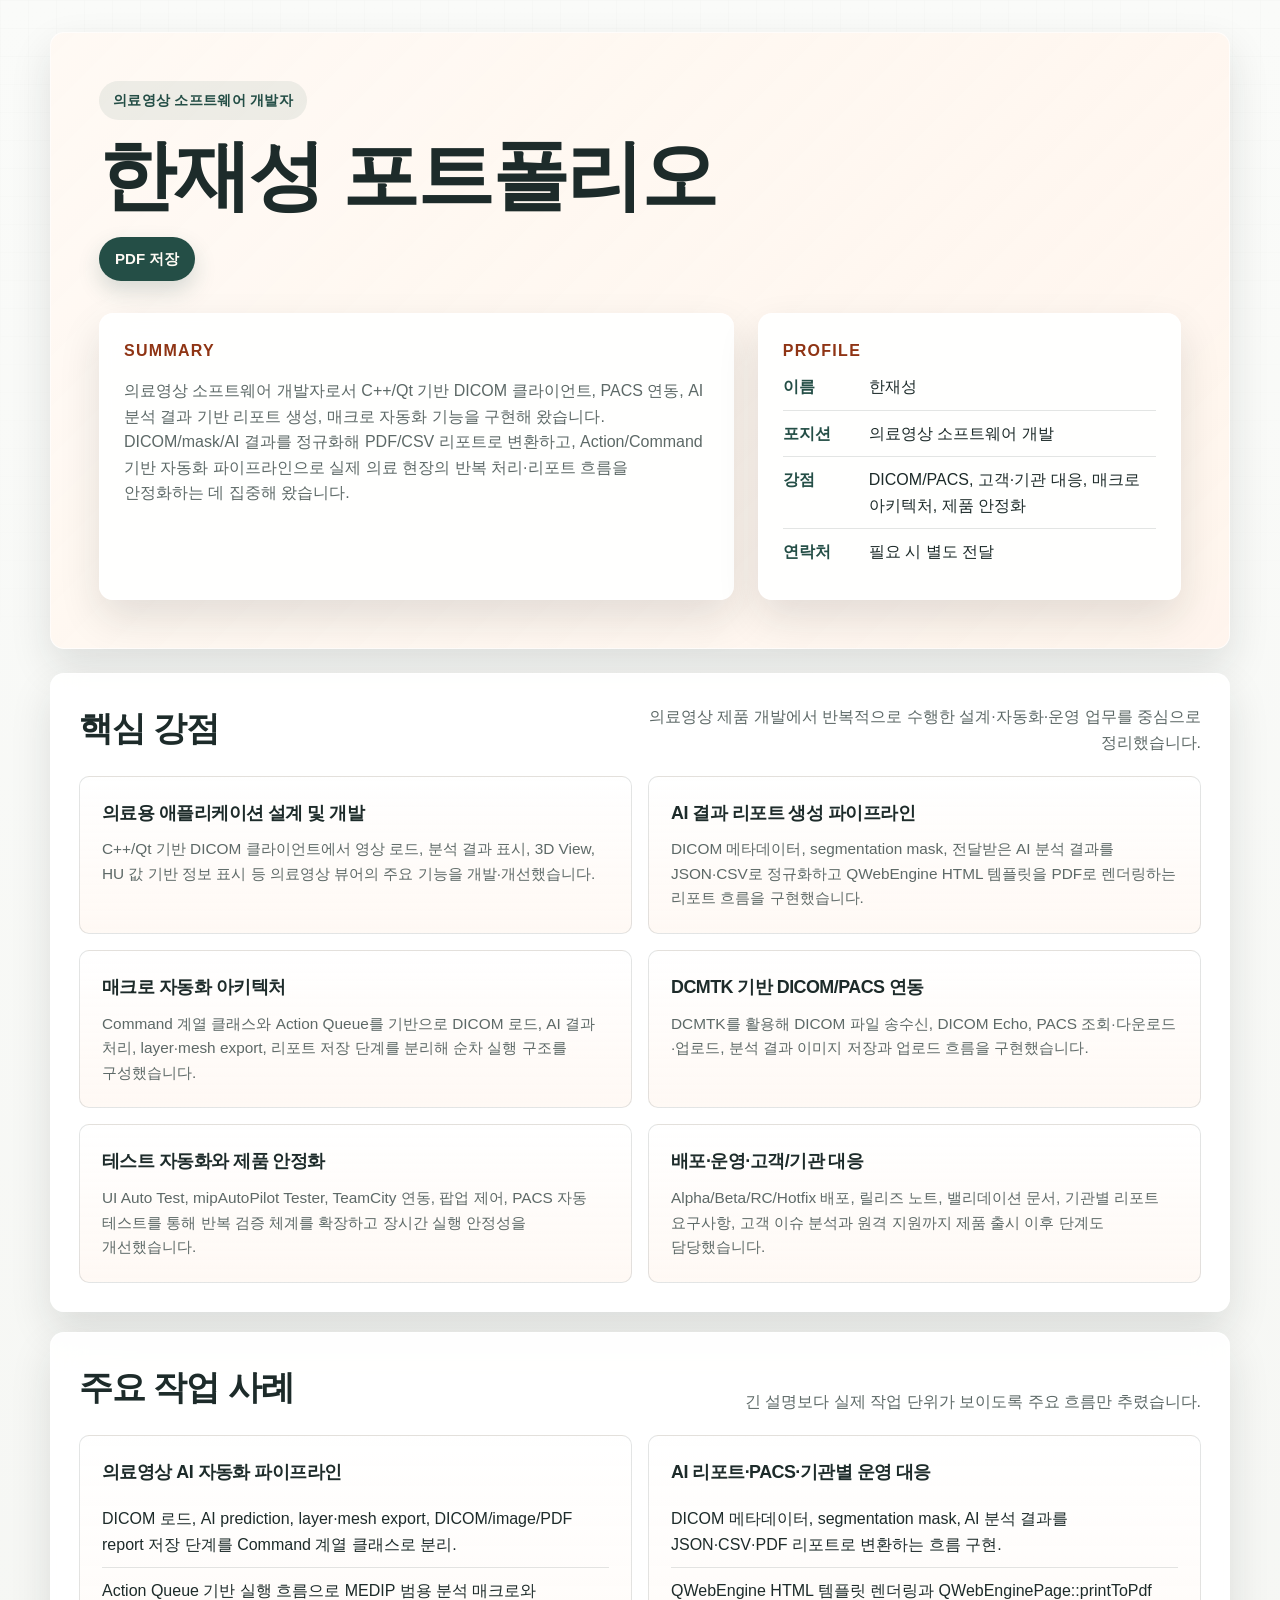
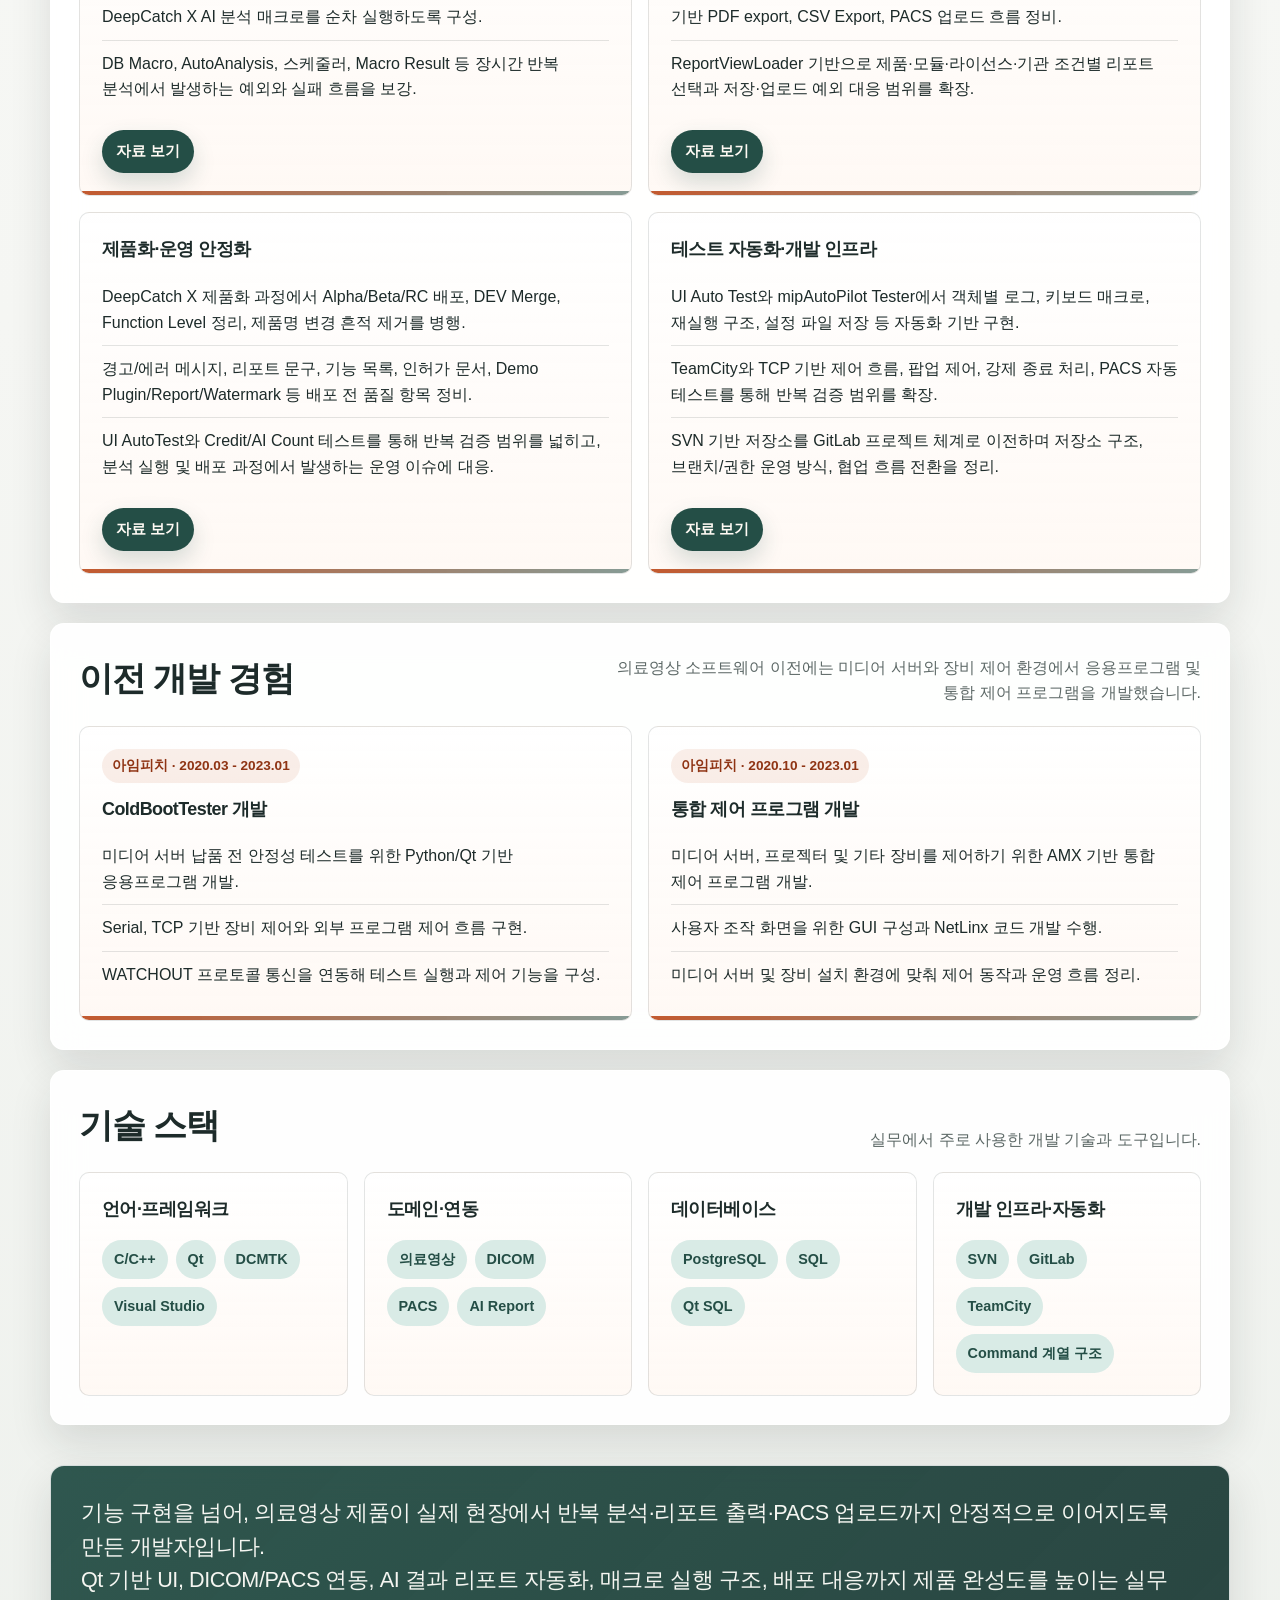
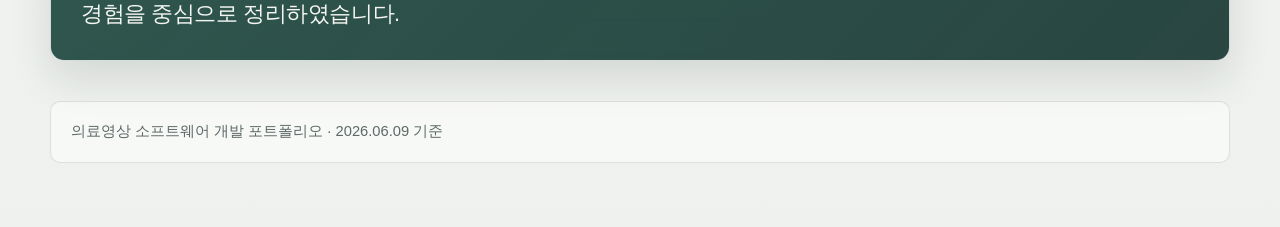
==== commit 9afea472: "Add automatic footer date update" ====
--- a/index.html
+++ b/index.html
@@ -1126,7 +1126,7 @@
       </section>
 
       <div class="footer-note">
-        의료영상 소프트웨어 개발 포트폴리오 · 2026.05.20 기준
+        의료영상 소프트웨어 개발 포트폴리오 · 2026.06.09 기준
       </div>
     </div>
 
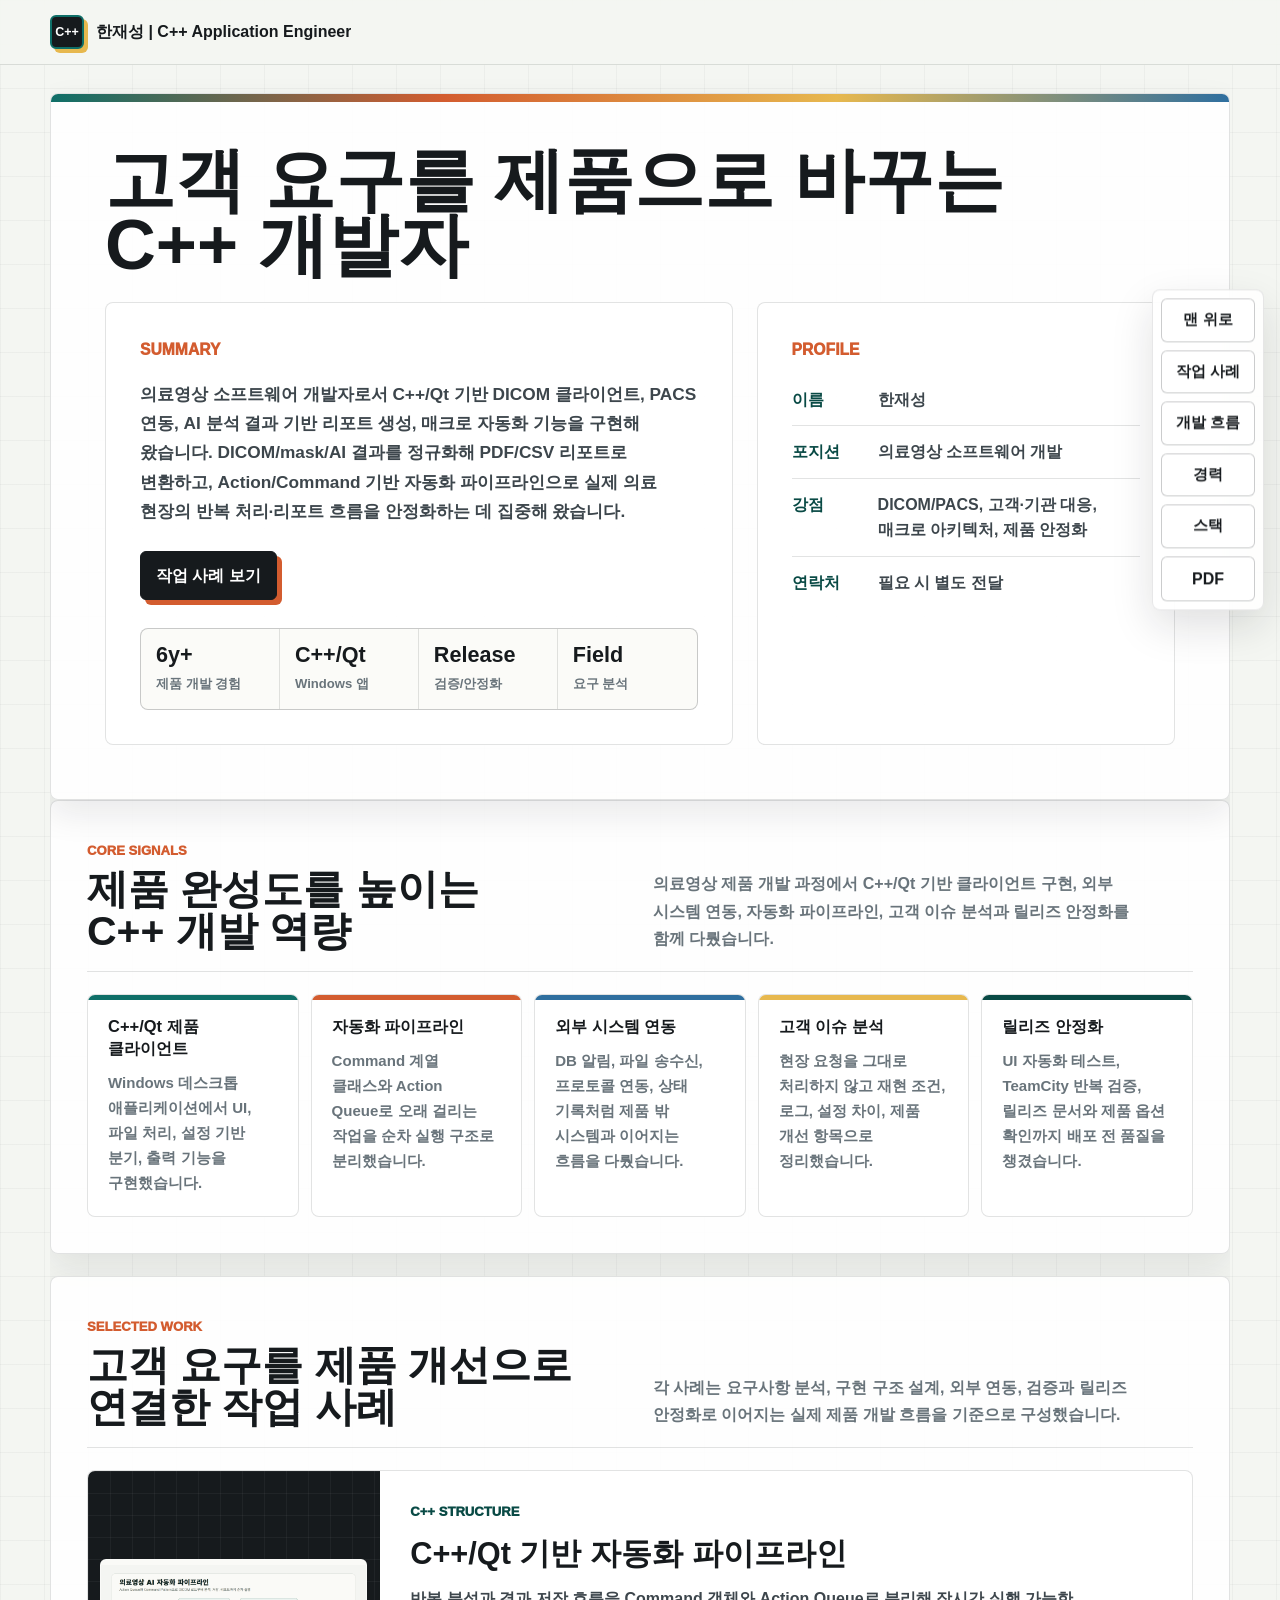
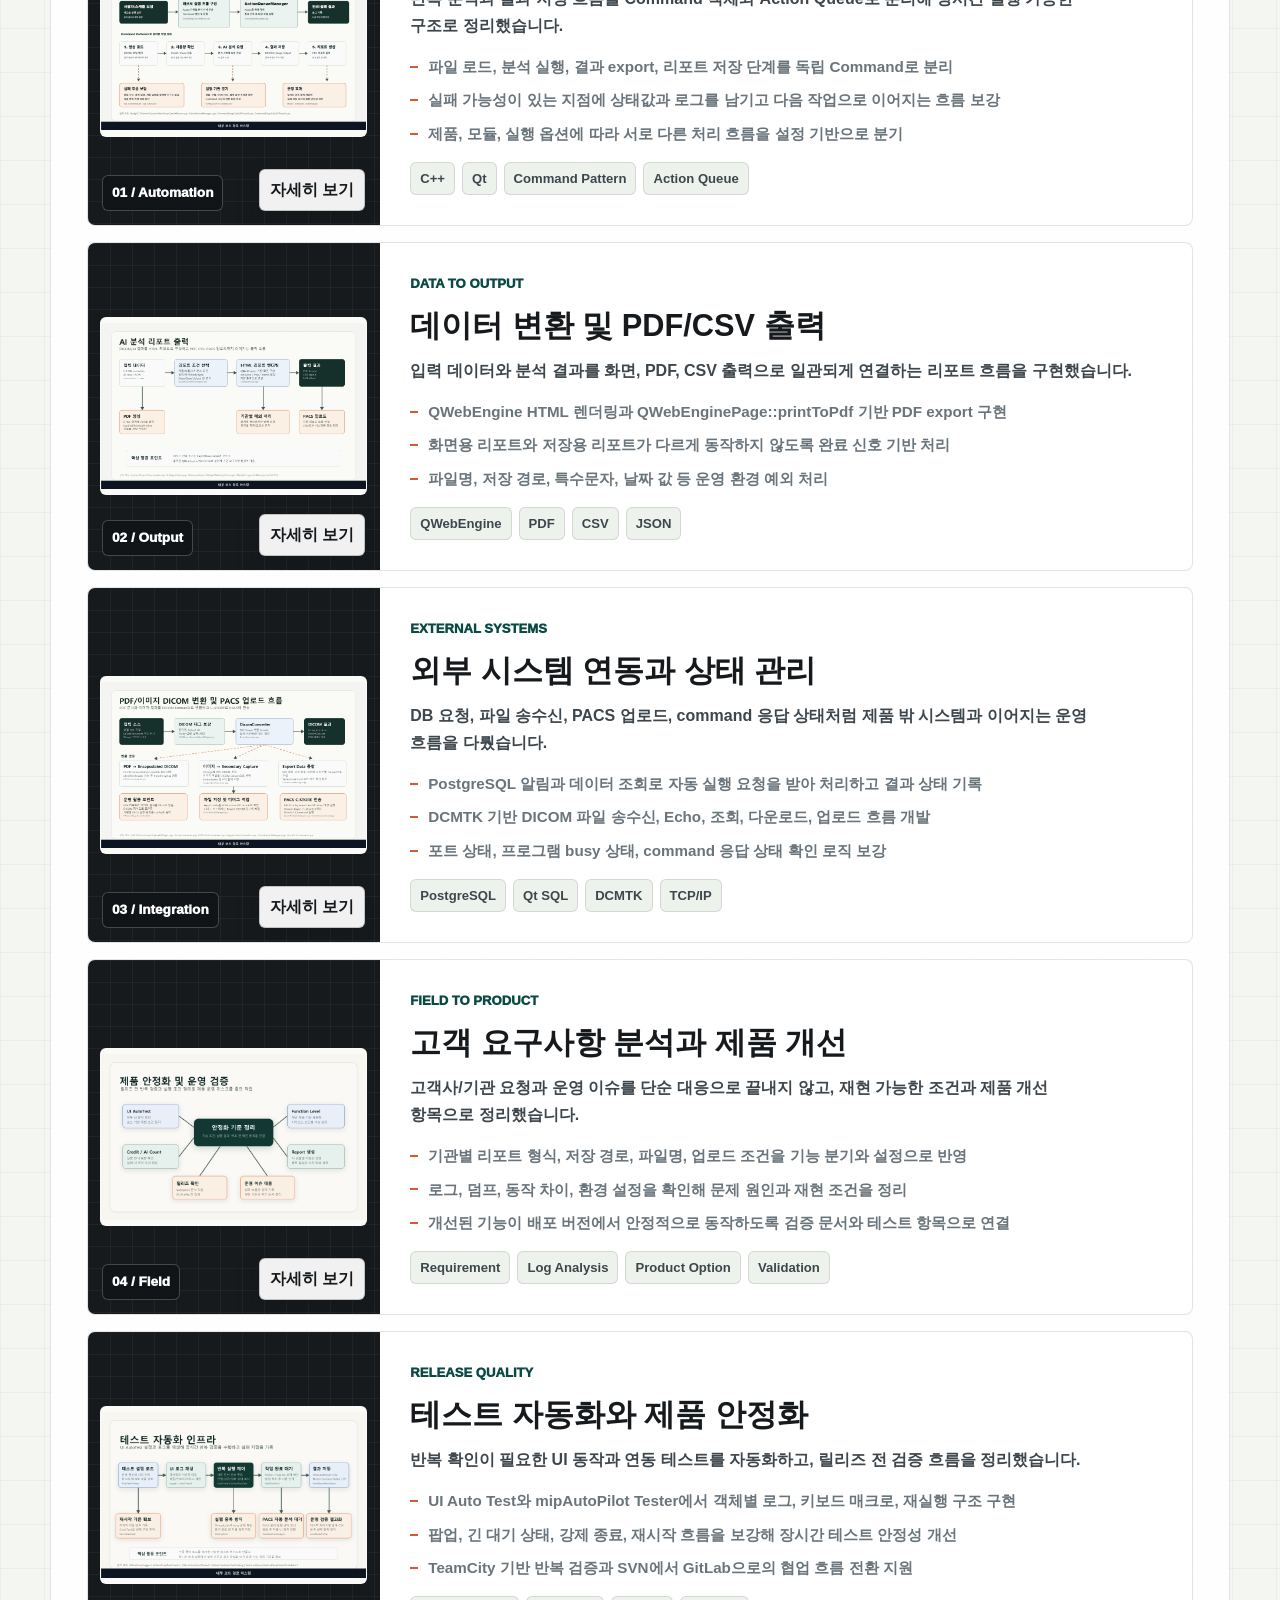
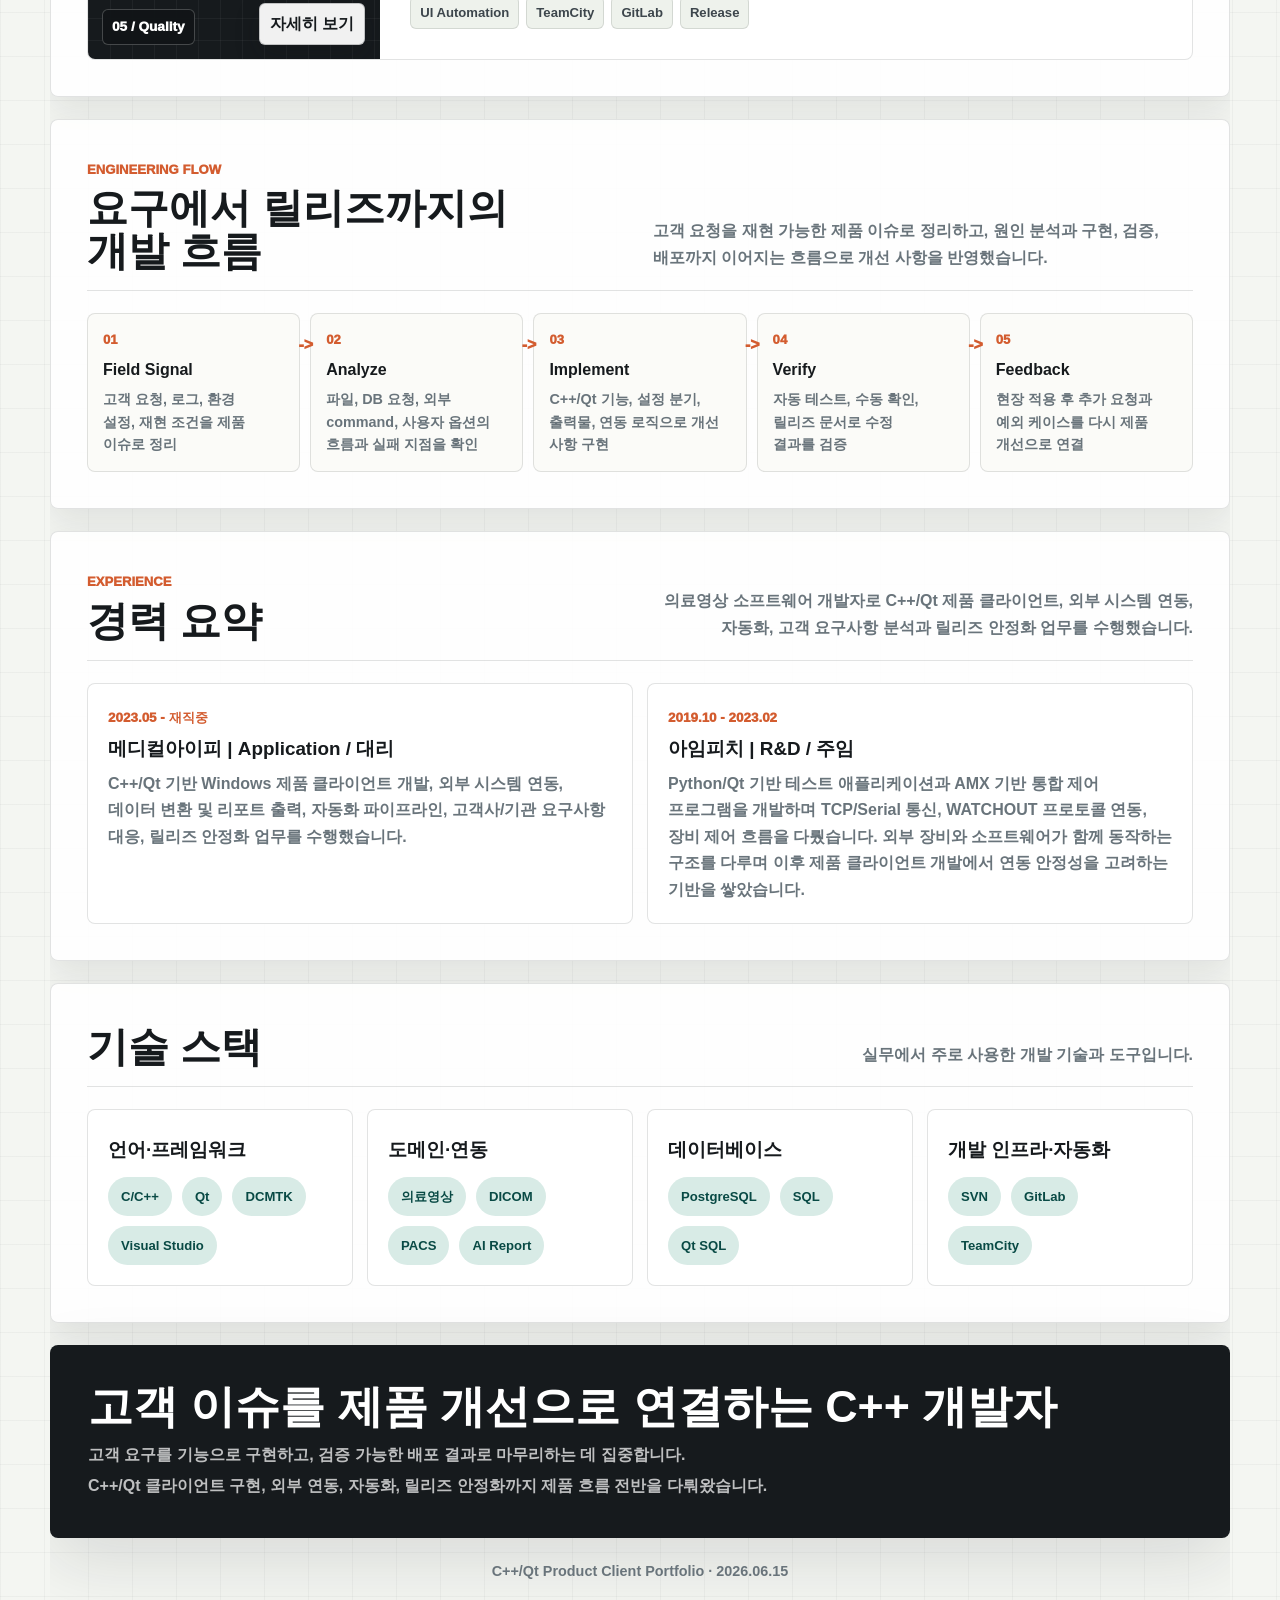
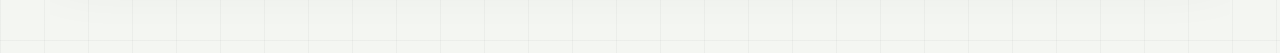
==== commit f6e509c5: "Refine portfolio layout and resource structure" ====
--- a/index.html
+++ b/index.html
@@ -3,23 +3,26 @@
 <head>
   <meta charset="UTF-8">
   <meta name="viewport" content="width=device-width, initial-scale=1.0">
-  <title>포트폴리오</title>
+  <title>한재성 | C++/Qt Product Engineer</title>
   <style>
     :root {
-      --bg: #f5f6f3;
-      --paper: rgba(255, 255, 255, 0.92);
-      --ink: #1d2b2a;
-      --muted: #5d6967;
-      --line: rgba(29, 43, 42, 0.12);
-      --accent: #c35a2f;
-      --accent-deep: #8f3414;
-      --accent-soft: #f2d4c5;
-      --green: #244e46;
-      --green-soft: #d9ebe6;
-      --shadow: 0 18px 42px rgba(24, 33, 31, 0.12);
-      --radius-lg: 14px;
-      --radius-md: 10px;
-      --radius-sm: 8px;
+      --bg: #f4f6f2;
+      --surface: #ffffff;
+      --surface-2: #eef2ec;
+      --ink: #161a1d;
+      --ink-soft: #3d464c;
+      --muted: #69747b;
+      --line: rgba(22, 26, 29, 0.12);
+      --line-strong: rgba(22, 26, 29, 0.22);
+      --teal: #0f6f68;
+      --teal-dark: #094a45;
+      --blue: #2f6f9f;
+      --orange: #d35c2f;
+      --yellow: #e7b84e;
+      --paper: #fbfbf8;
+      --shadow: 0 24px 70px rgba(22, 26, 29, 0.12);
+      --shadow-sm: 0 14px 34px rgba(22, 26, 29, 0.09);
+      --radius: 8px;
       --max: 1180px;
     }
 
@@ -35,402 +38,770 @@
     body {
       margin: 0;
       color: var(--ink);
-      font-family: "Pretendard Variable", "Pretendard", "Noto Sans KR", sans-serif;
-      background: linear-gradient(180deg, #fafbf9 0%, var(--bg) 56%, #eef1ed 100%);
+      font-family: "Pretendard Variable", "Pretendard", "Noto Sans KR", "Segoe UI", sans-serif;
+      line-height: 1.6;
+      background:
+        linear-gradient(90deg, rgba(22, 26, 29, 0.035) 1px, transparent 1px),
+        linear-gradient(rgba(22, 26, 29, 0.035) 1px, transparent 1px),
+        var(--bg);
+      background-size: 44px 44px;
+      overflow-x: hidden;
+      max-width: 100vw;
+      word-break: keep-all;
+      overflow-wrap: break-word;
+      text-rendering: optimizeLegibility;
+    }
+
+    button,
+    a {
+      font: inherit;
+    }
+
+    a {
+      color: inherit;
+      text-decoration: none;
+    }
+
+    img,
+    video {
+      max-width: 100%;
+      display: block;
+    }
+
+    .site-shell {
       min-height: 100vh;
-      line-height: 1.6;
+      max-width: 100%;
       overflow-x: hidden;
     }
 
-    body::before {
-      content: "";
+    .topbar {
+      position: sticky;
+      top: 0;
+      z-index: 20;
+      border-bottom: 1px solid var(--line);
+      background: rgba(244, 246, 242, 0.88);
+      backdrop-filter: blur(18px);
+    }
+
+    .topbar-inner {
+      width: min(calc(100% - 32px), var(--max));
+      margin: 0 auto;
+      min-height: 64px;
+      display: flex;
+      align-items: center;
+      justify-content: flex-start;
+      gap: 20px;
+    }
+
+    .brand {
+      display: inline-flex;
+      align-items: center;
+      gap: 12px;
+      min-width: 0;
+      font-weight: 900;
+      letter-spacing: 0;
+    }
+
+    .brand-mark {
+      width: 34px;
+      height: 34px;
+      display: grid;
+      place-items: center;
+      color: #fff;
+      background: var(--ink);
+      border: 2px solid var(--teal);
+      border-radius: 6px;
+      box-shadow: 4px 4px 0 var(--yellow);
+      font-size: 0.78rem;
+      line-height: 1;
+    }
+
+    .brand span:last-child {
+      min-width: 0;
+      overflow: hidden;
+      text-overflow: ellipsis;
+      white-space: nowrap;
+    }
+
+    .nav {
       position: fixed;
-      inset: 0;
-      pointer-events: none;
-      background-image:
-        linear-gradient(rgba(29, 43, 42, 0.025) 1px, transparent 1px),
-        linear-gradient(90deg, rgba(29, 43, 42, 0.025) 1px, transparent 1px);
-      background-size: 28px 28px;
-      mask-image: linear-gradient(180deg, rgba(0, 0, 0, 0.45), transparent 85%);
+      top: 50%;
+      right: 16px;
+      transform: translateY(-50%);
+      z-index: 45;
+      display: flex;
+      flex-direction: column;
+      align-items: stretch;
+      gap: 8px;
+      width: 112px;
+      max-width: calc(100vw - 24px);
+      padding: 8px;
+      border-radius: 8px;
+      border: 1px solid rgba(22, 26, 29, 0.1);
+      background: rgba(255, 255, 255, 0.84);
+      box-shadow: 0 16px 42px rgba(22, 26, 29, 0.13);
+      backdrop-filter: blur(16px);
+    }
+
+    .nav a,
+    .print-button,
+    .project-preview-trigger,
+    .lightbox-nav,
+    .lightbox-close {
+      min-height: 40px;
+      border: 1px solid var(--line-strong);
+      border-radius: 6px;
+      display: inline-flex;
+      align-items: center;
+      justify-content: center;
+      gap: 8px;
+      color: var(--ink);
+      background: var(--surface);
+      cursor: pointer;
+      transition: transform 140ms ease, border-color 140ms ease, background 140ms ease, color 140ms ease;
+    }
+
+    .nav a {
+      width: 100%;
+      padding: 9px 12px;
+      font-size: 0.92rem;
+      font-weight: 800;
+    }
+
+    .print-button,
+    .project-preview-trigger,
+    .lightbox-nav {
+      padding: 9px 13px;
+      font-weight: 900;
+    }
+
+    .nav .print-button {
+      width: 100%;
+    }
+
+    .nav a:hover,
+    .nav a:focus-visible,
+    .print-button:hover,
+    .print-button:focus-visible,
+    .project-preview-trigger:hover,
+    .project-preview-trigger:focus-visible,
+    .lightbox-nav:hover:not(:disabled),
+    .lightbox-nav:focus-visible:not(:disabled),
+    .lightbox-close:hover,
+    .lightbox-close:focus-visible {
+      transform: translateY(-1px);
+      color: #fff;
+      background: var(--ink);
+      border-color: var(--ink);
+      outline: none;
     }
 
     .page {
       width: min(calc(100% - 32px), var(--max));
+      margin: 0 auto;
+      padding: 28px 0 70px;
       max-width: calc(100vw - 32px);
-      margin: 0 auto;
-      padding: 32px 0 64px;
+      overflow-x: hidden;
+    }
+
+    .hero {
+      min-height: 0;
+      display: grid;
+      grid-template-columns: minmax(0, 1.5fr) minmax(320px, 1fr);
+      align-items: stretch;
+      gap: 24px;
+      padding: clamp(28px, 5vw, 54px);
       position: relative;
-      z-index: 1;
-    }
-
-    .hero {
-      position: relative;
-      overflow: visible;
-      border-radius: var(--radius-lg);
-      padding: 48px;
-      background:
-        linear-gradient(135deg, rgba(255, 250, 244, 0.92), rgba(255, 244, 236, 0.78)),
-        #fff8f2;
-      border: 1px solid rgba(255, 255, 255, 0.7);
-      box-shadow: var(--shadow);
-    }
-
-    .eyebrow {
-      display: inline-flex;
-      align-items: center;
-      gap: 8px;
-      padding: 8px 14px;
-      border-radius: 999px;
-      background: rgba(36, 78, 70, 0.08);
-      color: var(--green);
-      font-size: 0.9rem;
-      font-weight: 700;
-      letter-spacing: 0.02em;
+      overflow: hidden;
+      background: rgba(255, 255, 255, 0.88);
+      border: 1px solid var(--line);
+      border-radius: var(--radius);
+      box-shadow: var(--shadow-sm);
+    }
+
+    .hero::before {
+      content: "";
+      position: absolute;
+      inset: 0 0 auto;
+      height: 8px;
+      background: linear-gradient(90deg, var(--teal), var(--orange), var(--yellow), var(--blue));
+    }
+
+    .hero-card,
+    .section,
+    .project-card,
+    .experience-card,
+    .stack-group,
+    .signal-card {
+      background: rgba(255, 255, 255, 0.88);
+      border: 1px solid var(--line);
+      border-radius: var(--radius);
+      box-shadow: var(--shadow-sm);
+    }
+
+    .hero-card {
+      background: rgba(255, 255, 255, 0.72);
+      box-shadow: none;
+      padding: clamp(24px, 3.6vw, 34px);
+      min-width: 0;
+    }
+
+    h1,
+    h2,
+    h3,
+    p {
+      margin: 0;
     }
 
     h1,
     h2,
     h3 {
-      margin: 0;
-      letter-spacing: -0.03em;
-    }
-
-    h1 {
+      text-wrap: balance;
+    }
+
+    p,
+    li,
+    dd {
+      line-break: strict;
+      text-wrap: pretty;
+    }
+
+    .hero-heading {
+      grid-column: 1 / -1;
+      min-width: 0;
+    }
+
+    .hero-title {
+      max-width: 920px;
+      font-size: clamp(2.7rem, 5.5vw, 4.72rem);
+      line-height: 0.92;
+      letter-spacing: 0;
+    }
+
+    .hero-title span {
+      display: block;
+    }
+
+    .hero-label {
+      color: var(--orange);
+      font-size: 0.98rem;
+      font-weight: 950;
+      letter-spacing: 0;
+      text-transform: uppercase;
+    }
+
+    .summary-text {
       margin-top: 18px;
-      font-size: clamp(2.4rem, 6vw, 5.1rem);
-      line-height: 0.98;
-      max-width: 15ch;
-    }
-
-    .subtitle {
-      margin-top: 20px;
-      max-width: 760px;
-      font-size: 1.08rem;
-      color: var(--muted);
-    }
-
-    .hero-actions {
+      color: var(--ink-soft);
+      font-size: clamp(1rem, 1.4vw, 1.08rem);
+      line-height: 1.7;
+      font-weight: 650;
+      overflow-wrap: break-word;
+      word-break: keep-all;
+    }
+
+    .summary-actions {
       display: flex;
-      flex-wrap: wrap;
-      gap: 10px;
       margin-top: 24px;
     }
 
-    .pdf-link {
-      appearance: none;
-      border: 0;
+    .summary-cta {
+      min-height: 46px;
       display: inline-flex;
       align-items: center;
       justify-content: center;
-      min-height: 42px;
-      padding: 10px 16px;
-      border-radius: 999px;
-      background: var(--green);
-      color: #fffaf4;
-      font: inherit;
+      padding: 11px 15px;
+      border: 1px solid var(--ink);
+      border-radius: 6px;
+      color: #fff;
+      background: var(--ink);
+      box-shadow: 5px 5px 0 var(--orange);
+      font-weight: 950;
+      transition: transform 140ms ease, background 140ms ease, border-color 140ms ease;
+    }
+
+    .summary-cta:hover,
+    .summary-cta:focus-visible {
+      transform: translateY(-1px);
+      background: var(--teal-dark);
+      border-color: var(--teal-dark);
+      outline: none;
+    }
+
+    .summary-metrics {
+      margin-top: 28px;
+      display: grid;
+      grid-template-columns: repeat(4, minmax(0, 1fr));
+      border: 1px solid var(--line-strong);
+      border-radius: 8px;
+      overflow: hidden;
+      background: var(--paper);
+    }
+
+    .summary-metric {
+      min-width: 0;
+      padding: 15px;
+      border-right: 1px solid var(--line);
+    }
+
+    .summary-metric:last-child {
+      border-right: 0;
+    }
+
+    .summary-metric strong {
+      display: block;
+      font-size: 1.35rem;
+      line-height: 1;
+    }
+
+    .summary-metric span {
+      display: block;
+      margin-top: 7px;
+      color: var(--muted);
+      font-size: 0.82rem;
+      font-weight: 800;
+      overflow-wrap: break-word;
+    }
+
+    .profile-table {
+      margin-top: 12px;
+    }
+
+    .profile-row {
+      display: grid;
+      grid-template-columns: 86px minmax(0, 1fr);
+      gap: 0;
+      padding: 13px 0;
+      border-bottom: 1px solid var(--line);
+    }
+
+    .profile-row:last-child {
+      border-bottom: 0;
+      padding-bottom: 0;
+    }
+
+    .profile-row dt {
+      color: var(--teal-dark);
+      font-weight: 950;
+    }
+
+    .profile-row dd {
+      margin: 0;
+      color: var(--ink-soft);
+      font-weight: 700;
+      word-break: keep-all;
+      overflow-wrap: break-word;
+    }
+
+    .sections {
+      display: grid;
+      gap: 22px;
+    }
+
+    .section {
+      padding: clamp(24px, 4vw, 36px);
+      min-width: 0;
+    }
+
+    .section-header {
+      display: grid;
+      grid-template-columns: minmax(0, 0.72fr) minmax(280px, 0.8fr);
+      gap: 24px;
+      align-items: end;
+      margin-bottom: 22px;
+      padding-bottom: 18px;
+      border-bottom: 1px solid var(--line);
+    }
+
+    .section-label {
+      color: var(--orange);
+      font-size: 0.82rem;
+      font-weight: 950;
+      letter-spacing: 0;
+      text-transform: uppercase;
+    }
+
+    .section h2 {
+      margin-top: 6px;
+      font-size: clamp(1.7rem, 3.2vw, 2.7rem);
+      line-height: 1.03;
+      letter-spacing: 0;
+    }
+
+    .section-header p {
+      justify-self: end;
+      max-width: 540px;
+      color: var(--muted);
+      font-weight: 650;
+      line-height: 1.72;
+    }
+
+    #stack .section-header p {
+      max-width: 420px;
+      text-align: right;
+    }
+
+    #experience .section-header p {
+      justify-self: end;
+      max-width: 560px;
+      text-align: right;
+    }
+
+    .signal-grid {
+      display: grid;
+      grid-template-columns: repeat(auto-fit, minmax(190px, 1fr));
+      gap: 12px;
+    }
+
+    .signal-card {
+      padding: 20px;
+      min-height: 178px;
+      box-shadow: none;
+      position: relative;
+      overflow: hidden;
+    }
+
+    .signal-card::before {
+      content: "";
+      position: absolute;
+      inset: 0 0 auto;
+      height: 5px;
+      background: var(--teal);
+    }
+
+    .signal-card:nth-child(2)::before {
+      background: var(--orange);
+    }
+
+    .signal-card:nth-child(3)::before {
+      background: var(--blue);
+    }
+
+    .signal-card:nth-child(4)::before {
+      background: var(--yellow);
+    }
+
+    .signal-card:nth-child(5)::before {
+      background: var(--teal-dark);
+    }
+
+    .signal-card strong {
+      display: block;
+      font-size: 1.03rem;
+      line-height: 1.34;
+    }
+
+    .signal-card p {
+      margin-top: 12px;
+      color: var(--muted);
       font-size: 0.94rem;
-      font-weight: 800;
-      text-decoration: none;
-      cursor: pointer;
-      box-shadow: 0 10px 22px rgba(36, 78, 70, 0.18);
-      transition: transform 160ms ease, background 160ms ease, box-shadow 160ms ease;
-    }
-
-    .pdf-link:hover,
-    .pdf-link:focus-visible {
-      background: var(--accent-deep);
-      transform: translateY(-1px);
-      outline: none;
-    }
-
-    .pdf-link:focus-visible {
-      box-shadow: 0 0 0 4px rgba(195, 90, 47, 0.18), 0 10px 22px rgba(36, 78, 70, 0.18);
-    }
-
-    .hero-grid {
+      font-weight: 600;
+      line-height: 1.66;
+    }
+
+    .project-list {
       display: grid;
-      grid-template-columns: 1.35fr 0.9fr;
-      gap: 24px;
-      margin-top: 32px;
-      align-items: stretch;
+      gap: 16px;
+    }
+
+    .project-card {
+      display: grid;
+      grid-template-columns: minmax(250px, 0.36fr) minmax(0, 1fr);
+      gap: 0;
+      overflow: hidden;
+      box-shadow: none;
+      background: var(--surface);
       min-width: 0;
     }
 
-    .hero-card,
-    .section,
-    .timeline-item,
-    .quote {
-      background: var(--paper);
-      backdrop-filter: blur(16px);
-      border: 1px solid rgba(255, 255, 255, 0.8);
-      box-shadow: var(--shadow);
-    }
-
-    .hero-card {
-      border-radius: var(--radius-lg);
-      padding: 24px;
+    .project-media {
+      min-height: 210px;
+      display: grid;
+      place-items: center;
+      padding: 12px;
+      background:
+        linear-gradient(90deg, rgba(255, 255, 255, 0.045) 1px, transparent 1px),
+        linear-gradient(rgba(255, 255, 255, 0.045) 1px, transparent 1px),
+        var(--ink);
+      background-size: 22px 22px;
+      border-right: 1px solid var(--line);
+      position: relative;
+      overflow: hidden;
+    }
+
+    .project-media img {
+      width: 100%;
+      height: clamp(132px, 15vw, 178px);
+      min-height: 0;
+      object-fit: contain;
+      object-position: center center;
+      opacity: 0.98;
+      filter: saturate(0.92) contrast(1.03);
+      border: 1px solid rgba(255, 255, 255, 0.14);
+      border-radius: 6px;
+      background: #fbfbf8;
+    }
+
+    .project-media::after {
+      content: none;
+    }
+
+    .project-number {
+      position: absolute;
+      left: 14px;
+      bottom: 14px;
+      z-index: 1;
+      color: #fff;
+      font-size: 0.85rem;
+      font-weight: 950;
+      letter-spacing: 0;
+      padding: 6px 9px;
+      border: 1px solid rgba(255, 255, 255, 0.22);
+      border-radius: 6px;
+      background: rgba(16, 20, 23, 0.82);
+      backdrop-filter: blur(8px);
+    }
+
+    .project-media-trigger {
+      position: absolute;
+      right: 14px;
+      bottom: 14px;
+      z-index: 2;
+      min-height: 36px;
+      padding: 7px 10px;
+      background: rgba(255, 255, 255, 0.94);
+      box-shadow: 0 10px 24px rgba(16, 20, 23, 0.22);
+      backdrop-filter: blur(8px);
+    }
+
+    .project-body {
+      padding: clamp(20px, 3vw, 30px);
+      display: grid;
+      align-content: start;
+      gap: 15px;
       min-width: 0;
     }
 
-    .hero-card h2 {
-      font-size: 1rem;
+    .project-kicker {
+      color: var(--teal-dark);
+      font-size: 0.82rem;
+      font-weight: 950;
       text-transform: uppercase;
-      letter-spacing: 0.08em;
-      color: var(--accent-deep);
-    }
-
-    .hero-card p {
-      margin: 14px 0 0;
-      color: var(--muted);
-    }
-
-    .contact-list,
-    .bullet-list,
-    .chips {
-      list-style: none;
+    }
+
+    .project-card h3 {
+      font-size: clamp(1.3rem, 2.4vw, 2rem);
+      line-height: 1.12;
+      letter-spacing: 0;
+    }
+
+    .project-card p {
+      color: var(--ink-soft);
+      font-weight: 650;
+      word-break: keep-all;
+      overflow-wrap: break-word;
+      line-height: 1.68;
+    }
+
+    .bullet-list {
+      display: grid;
+      gap: 9px;
       padding: 0;
       margin: 0;
-    }
-
-    .contact-list li,
+      list-style: none;
+    }
+
     .bullet-list li {
-      padding: 10px 0;
-      border-bottom: 1px solid var(--line);
-    }
-
-    .contact-list li {
-      display: grid;
-      grid-template-columns: 86px minmax(0, 1fr);
-      align-items: start;
-      column-gap: 0;
-      min-width: 0;
-    }
-
-    .contact-list span,
-    .bullet-list li,
-    .card p,
-    .hero-card p,
-    .section-header p,
-    .quote p {
-      min-width: 0;
-      word-break: keep-all;
-      overflow-wrap: break-word;
-    }
-
-    .contact-list li:last-child,
-    .bullet-list li:last-child {
-      border-bottom: 0;
-    }
-
-    .contact-list strong {
-      color: var(--green);
-      display: block;
-    }
-
-    .sections {
-      display: grid;
-      gap: 20px;
-      margin-top: 24px;
-    }
-
-    .section {
-      border-radius: var(--radius-lg);
-      padding: 28px;
-      min-width: 0;
-    }
-
-    .section-header {
-      display: flex;
-      justify-content: space-between;
-      align-items: end;
-      gap: 12px;
-      margin-bottom: 20px;
-    }
-
-    .section-header h2 {
-      font-size: clamp(1.5rem, 3vw, 2.1rem);
-    }
-
-    .section-header p {
-      margin: 0;
+      position: relative;
+      padding-left: 18px;
       color: var(--muted);
-      max-width: 600px;
-      text-align: right;
-    }
-
-    .highlight-grid,
-    .project-grid,
-    .stack-grid {
-      display: grid;
-      gap: 16px;
-      min-width: 0;
-    }
-
-    .highlight-grid {
-      grid-template-columns: repeat(2, minmax(0, 1fr));
-    }
-
-    .project-grid {
-      grid-template-columns: repeat(2, minmax(0, 1fr));
-    }
-
-    .stack-grid {
-      grid-template-columns: repeat(4, minmax(0, 1fr));
-    }
-
-    .card {
-      padding: 22px;
-      border-radius: var(--radius-md);
-      border: 1px solid var(--line);
-      background:
-        linear-gradient(180deg, rgba(255, 255, 255, 0.82), rgba(255, 247, 241, 0.75));
-      min-width: 0;
-    }
-
-    .card h3 {
-      font-size: 1.12rem;
-      margin-bottom: 10px;
-    }
-
-    .card p {
-      margin: 0;
-      color: var(--muted);
-      font-size: 0.96rem;
-    }
-
-    .project-card {
-      position: relative;
-      overflow: hidden;
-    }
-
-    .project-card::before {
+      font-size: 0.95rem;
+      font-weight: 600;
+      line-height: 1.62;
+    }
+
+    .bullet-list li::before {
       content: "";
       position: absolute;
-      inset: auto auto 0 0;
-      width: 100%;
-      height: 4px;
-      background: linear-gradient(90deg, var(--accent), rgba(36, 78, 70, 0.55));
-    }
-
-    .project-meta {
-      display: inline-flex;
-      align-items: center;
-      gap: 8px;
-      padding: 6px 10px;
-      margin-bottom: 12px;
-      border-radius: 999px;
-      background: rgba(195, 90, 47, 0.1);
-      color: var(--accent-deep);
-      font-size: 0.85rem;
-      font-weight: 700;
-    }
-
-    .project-actions {
-      margin-top: 18px;
-    }
-
-    .project-preview-trigger {
-      appearance: none;
-      border: 0;
-      border-radius: 999px;
-      padding: 10px 14px;
-      background: var(--green);
-      color: #fffaf4;
-      font: inherit;
-      font-size: 0.92rem;
-      font-weight: 800;
-      cursor: pointer;
-      transition: transform 160ms ease, background 160ms ease, box-shadow 160ms ease;
-      box-shadow: 0 10px 22px rgba(36, 78, 70, 0.18);
-    }
-
-    .project-preview-trigger:hover,
-    .project-preview-trigger:focus-visible {
-      background: var(--accent-deep);
-      transform: translateY(-1px);
-      outline: none;
-    }
-
-    .project-preview-trigger:focus-visible {
-      box-shadow: 0 0 0 4px rgba(195, 90, 47, 0.18), 0 10px 22px rgba(36, 78, 70, 0.18);
-    }
-
+      left: 0;
+      top: 0.72em;
+      width: 8px;
+      height: 2px;
+      background: var(--orange);
+    }
+
+    .tag-row,
     .chips {
       display: flex;
       flex-wrap: wrap;
-      gap: 8px;
-      margin-top: 16px;
-    }
-
+      gap: 7px;
+      padding: 0;
+      margin: 0;
+      list-style: none;
+    }
+
+    .tag-row li,
     .chips li {
+      min-height: 30px;
+      display: inline-flex;
+      align-items: center;
+      border: 1px solid var(--line);
+      border-radius: 6px;
+      padding: 5px 9px;
+      color: var(--ink-soft);
+      background: var(--surface-2);
+      font-size: 0.82rem;
+      font-weight: 850;
+    }
+
+    .flow-grid {
+      display: grid;
+      grid-template-columns: repeat(5, minmax(0, 1fr));
+      gap: 10px;
+    }
+
+    .flow-step {
+      min-height: 150px;
+      border: 1px solid var(--line);
+      border-radius: 8px;
+      padding: 15px;
+      background: var(--paper);
+      position: relative;
+    }
+
+    .flow-step::after {
+      content: "->";
+      position: absolute;
+      right: -14px;
+      top: 18px;
+      z-index: 1;
+      color: var(--orange);
+      font-weight: 950;
+    }
+
+    .flow-step:last-child::after {
+      content: "";
+    }
+
+    .flow-step span {
+      display: block;
+      color: var(--orange);
+      font-size: 0.82rem;
+      font-weight: 950;
+    }
+
+    .flow-step strong {
+      display: block;
+      margin-top: 10px;
+      line-height: 1.25;
+    }
+
+    .flow-step p {
+      margin-top: 8px;
+      color: var(--muted);
+      font-size: 0.9rem;
+      font-weight: 600;
+      line-height: 1.58;
+    }
+
+    .experience-grid,
+    .stack-grid {
+      display: grid;
+      gap: 14px;
+    }
+
+    .experience-grid {
+      grid-template-columns: repeat(2, minmax(0, 1fr));
+    }
+
+    .stack-grid {
+      grid-template-columns: repeat(4, minmax(0, 1fr));
+    }
+
+    .experience-card,
+    .stack-group {
+      padding: 20px;
+      box-shadow: none;
+    }
+
+    .period {
+      color: var(--orange);
+      font-size: 0.84rem;
+      font-weight: 950;
+    }
+
+    .experience-card h3,
+    .stack-group h3 {
+      margin-top: 8px;
+      font-size: 1.18rem;
+      line-height: 1.3;
+    }
+
+    .experience-card p {
+      margin-top: 9px;
+      color: var(--muted);
+      font-weight: 600;
+      line-height: 1.65;
+    }
+
+    .stack-group .chips {
+      margin-top: 14px;
+      gap: 10px;
+    }
+
+    .stack-group .chips li {
+      min-height: 38px;
+      border-color: transparent;
+      border-radius: 999px;
       padding: 8px 12px;
-      border-radius: 999px;
+      color: var(--teal-dark);
+      background: #d8ebe6;
+    }
+
+    .closing {
+      padding: clamp(24px, 4vw, 38px);
+      color: #fff;
+      background: var(--ink);
+      border-radius: var(--radius);
+      box-shadow: var(--shadow);
+      display: grid;
+      grid-template-columns: minmax(0, 1fr) auto;
+      gap: 24px;
+      align-items: center;
+    }
+
+    .closing h2 {
+      font-size: clamp(1.7rem, 3.5vw, 3rem);
+      line-height: 1.04;
+    }
+
+    .closing p {
+      margin-top: 12px;
+      max-width: 720px;
+      color: rgba(255, 255, 255, 0.72);
+      font-weight: 650;
+      line-height: 1.7;
+    }
+
+    .closing p span {
+      display: block;
+    }
+
+    .closing p span + span {
+      margin-top: 4px;
+    }
+
+    .footer-note {
+      color: var(--muted);
       font-size: 0.9rem;
-      background: var(--green-soft);
-      color: var(--green);
-      font-weight: 600;
-      max-width: 100%;
-      overflow-wrap: break-word;
-    }
-
-    .timeline {
-      display: grid;
-      gap: 16px;
-      position: relative;
-    }
-
-    .timeline-item {
-      border-radius: var(--radius-md);
-      padding: 20px 22px;
-      position: relative;
-    }
-
-    .timeline-item h3 {
-      margin-bottom: 8px;
-      font-size: 1.08rem;
-    }
-
-    .timeline-item p {
-      margin: 0;
-      color: var(--muted);
-    }
-
-    .timeline-item .period {
-      display: inline-block;
-      margin-bottom: 8px;
-      color: var(--accent-deep);
-      font-size: 0.88rem;
       font-weight: 700;
-      letter-spacing: 0.02em;
-    }
-
-    .quote {
-      border-radius: var(--radius-lg);
-      padding: 30px;
-      margin-top: 20px;
-      background:
-        linear-gradient(135deg, rgba(36, 78, 70, 0.95), rgba(24, 55, 50, 0.92));
-      color: #f5f6f1;
-    }
-
-    .quote p {
-      margin: 0;
-      font-size: clamp(1rem, 1.8vw, 1.35rem);
-      line-height: 1.55;
-      letter-spacing: -0.02em;
-    }
-
-    .quote small {
-      display: block;
-      margin-top: 16px;
-      opacity: 0.78;
-      font-size: 15px;
+      text-align: center;
     }
 
     .lightbox {
       position: fixed;
       inset: 0;
-      z-index: 20;
+      z-index: 50;
       display: grid;
       place-items: center;
       padding: 24px;
@@ -443,118 +814,116 @@
     .lightbox-backdrop {
       position: absolute;
       inset: 0;
-      background: rgba(19, 28, 27, 0.68);
-      backdrop-filter: blur(8px);
+      background: rgba(10, 14, 16, 0.72);
+      backdrop-filter: blur(12px);
     }
 
     .lightbox-panel {
       position: relative;
-      width: min(980px, 100%);
-      max-height: min(760px, calc(100vh - 48px));
+      z-index: 1;
+      width: min(1180px, calc(100vw - 28px));
+      height: min(780px, calc(100vh - 28px));
+      max-height: calc(100vh - 28px);
+      display: grid;
+      grid-template-columns: minmax(0, 1.35fr) minmax(320px, 0.68fr);
+      overflow: hidden;
+      border: 1px solid rgba(255, 255, 255, 0.24);
+      border-radius: 8px;
+      background: #fbfbf8;
+      box-shadow: 0 32px 80px rgba(0, 0, 0, 0.38);
+    }
+
+    .lightbox-close {
+      position: absolute;
+      top: 12px;
+      right: 12px;
+      z-index: 2;
+      width: 42px;
+      height: 42px;
+      padding: 0;
+      color: #fff;
+      background: rgba(0, 0, 0, 0.56);
+      border-color: rgba(255, 255, 255, 0.22);
+      font-size: 1.4rem;
+    }
+
+    .lightbox-media-wrap {
+      min-height: 0;
+      display: grid;
+      grid-template-rows: minmax(0, 1fr) auto;
+      background: #101417;
+      position: relative;
+    }
+
+    .lightbox-media {
+      min-height: 0;
+      display: grid;
+      place-items: center;
+      padding: 18px;
       overflow: auto;
-      border-radius: var(--radius-lg);
-      background: #fffaf4;
-      border: 1px solid rgba(255, 255, 255, 0.86);
-      box-shadow: 0 32px 80px rgba(10, 16, 15, 0.34);
-    }
-
-    .lightbox-media-wrap {
-      background: #172522;
-      padding: 18px;
-    }
-
-    .lightbox-media {
-      background: #172522;
+      cursor: grab;
+      touch-action: pan-y;
+      user-select: none;
+    }
+
+    .lightbox-media.is-dragging {
+      cursor: grabbing;
+    }
+
+    .lightbox-media.is-zoomed {
+      place-items: start start;
+      cursor: default;
+      touch-action: pan-x pan-y;
     }
 
     .lightbox-media img,
     .lightbox-media video {
-      display: block;
       width: 100%;
+      max-height: calc(100vh - 170px);
+      object-fit: contain;
+      border-radius: 6px;
+      background: #fff;
+    }
+
+    .lightbox-media img {
+      max-width: none;
+      pointer-events: none;
+    }
+
+    .lightbox-empty {
       aspect-ratio: 16 / 9;
-      object-fit: contain;
-      border-radius: 18px;
-      background: #20332f;
-    }
-
-    .lightbox-media video {
-      max-height: 68vh;
-    }
-
-    .lightbox-empty {
-      display: grid;
-      width: 100%;
-      aspect-ratio: 16 / 9;
-      place-items: center;
-      border-radius: 18px;
-      background: #20332f;
-      color: #fffaf4;
-      font-size: 1.1rem;
-      font-weight: 700;
-    }
-
-    .lightbox-copy {
-      padding: 24px 28px 28px;
-    }
-
-    .lightbox-copy h2 {
-      font-size: clamp(1.4rem, 3vw, 2rem);
-    }
-
-    .lightbox-copy p {
-      margin: 10px 0 0;
-      color: var(--muted);
-    }
-
-    .lightbox-detail-list {
-      display: grid;
-      gap: 10px;
-      margin: 18px 0 0;
-      padding: 0;
-      list-style: none;
-    }
-
-    .lightbox-detail-list li {
-      padding: 12px 14px;
-      border: 1px solid var(--line);
-      border-radius: var(--radius-sm);
-      background: rgba(255, 255, 255, 0.62);
-      color: var(--ink);
-      line-height: 1.55;
-    }
-
-    .lightbox-detail-list strong {
-      display: block;
-      margin-bottom: 3px;
-      color: var(--accent-deep);
-      font-size: 0.9rem;
+      object-fit: cover;
     }
 
     .lightbox-toolbar {
       display: flex;
+      align-items: center;
       justify-content: space-between;
-      align-items: center;
       gap: 12px;
-      margin-top: 12px;
+      padding: 12px 14px;
+      color: #fff;
+      border-top: 1px solid rgba(255, 255, 255, 0.14);
     }
 
     .lightbox-count {
-      color: rgba(255, 250, 244, 0.72);
-      font-size: 0.92rem;
-      font-weight: 700;
+      min-width: 0;
+      display: flex;
+      flex-direction: column;
+      gap: 2px;
+      font-size: 0.82rem;
+      font-weight: 850;
     }
 
     .lightbox-media-title {
-      display: block;
-      margin-bottom: 3px;
-      color: #fffaf4;
-      font-weight: 800;
+      max-width: 42vw;
+      overflow: hidden;
+      text-overflow: ellipsis;
+      white-space: nowrap;
+      color: rgba(255, 255, 255, 0.92);
     }
 
     .lightbox-media-index {
-      display: block;
-      color: rgba(255, 250, 244, 0.62);
-      font-size: 0.86rem;
+      color: rgba(255, 255, 255, 0.56);
     }
 
     .lightbox-controls {
@@ -562,667 +931,866 @@
       gap: 8px;
     }
 
+    .lightbox-toolbar-actions {
+      display: flex;
+      align-items: center;
+      gap: 10px;
+    }
+
+    .lightbox-zoom-controls {
+      display: flex;
+      align-items: center;
+      gap: 6px;
+    }
+
+    .lightbox-zoom-value {
+      min-width: 54px;
+      color: #fff;
+      font-size: 0.82rem;
+      font-weight: 900;
+    }
+
     .lightbox-nav {
-      appearance: none;
+      min-height: 36px;
+      color: #fff;
+      background: rgba(255, 255, 255, 0.08);
+      border-color: rgba(255, 255, 255, 0.2);
+    }
+
+    .lightbox-nav:disabled {
+      cursor: not-allowed;
+      opacity: 0.42;
+    }
+
+    .lightbox-zoom-controls[hidden] {
+      display: none;
+    }
+
+    .lightbox-copy {
+      min-height: 0;
+      overflow: auto;
+      padding: clamp(22px, 3vw, 34px);
+      overscroll-behavior: contain;
+      scrollbar-gutter: stable;
+      scrollbar-width: thin;
+      scrollbar-color: rgba(15, 111, 104, 0.76) rgba(22, 26, 29, 0.08);
+    }
+
+    .lightbox-copy::-webkit-scrollbar {
+      width: 10px;
+    }
+
+    .lightbox-copy::-webkit-scrollbar-track {
+      background: rgba(22, 26, 29, 0.08);
+      border-radius: 999px;
+    }
+
+    .lightbox-copy::-webkit-scrollbar-thumb {
+      background: rgba(15, 111, 104, 0.76);
+      border-radius: 999px;
+    }
+
+    .lightbox-scroll-hint {
+      position: sticky;
+      bottom: -1px;
+      margin: 18px -2px -2px;
+      padding: 10px 12px;
       border: 1px solid var(--line);
-      border-radius: 999px;
-      min-width: 74px;
-      padding: 9px 13px;
-      background: rgba(255, 250, 244, 0.96);
-      color: #172522;
-      font: inherit;
+      border-radius: 8px;
+      color: var(--muted);
+      background: linear-gradient(180deg, rgba(251, 251, 248, 0.74), #fbfbf8 36%);
+      font-size: 0.82rem;
+      font-weight: 850;
+      text-align: center;
+    }
+
+    .lightbox-meta {
+      display: block;
+      color: var(--orange);
+      font-size: 0.82rem;
+      font-weight: 950;
+      text-transform: uppercase;
+    }
+
+    .lightbox-copy h2 {
+      margin-top: 8px;
+      font-size: clamp(1.45rem, 3vw, 2.3rem);
+      line-height: 1.08;
+    }
+
+    .lightbox-copy p {
+      margin-top: 14px;
+      color: var(--ink-soft);
+      font-weight: 650;
+    }
+
+    .lightbox-detail-list {
+      display: grid;
+      gap: 12px;
+      padding: 0;
+      margin: 22px 0 0;
+      list-style: none;
+    }
+
+    .lightbox-detail-list li {
+      padding: 14px;
+      border: 1px solid var(--line);
+      border-radius: 8px;
+      background: var(--surface-2);
+    }
+
+    .lightbox-detail-list strong {
+      display: block;
+      margin-bottom: 6px;
+      color: var(--ink);
+    }
+
+    .lightbox-detail-list span {
+      display: block;
+      color: var(--muted);
       font-size: 0.92rem;
-      font-weight: 800;
-      cursor: pointer;
-    }
-
-    .lightbox-nav:disabled {
-      opacity: 0.36;
-      cursor: default;
-    }
-
-    .lightbox-meta {
-      display: inline-block;
-      margin-bottom: 10px;
-      color: var(--accent-deep);
-      font-size: 0.9rem;
-      font-weight: 800;
-    }
-
-    .lightbox-close {
-      position: absolute;
-      top: 16px;
-      right: 16px;
-      width: 40px;
-      height: 40px;
-      border: 0;
-      border-radius: 50%;
-      background: rgba(255, 250, 244, 0.92);
-      color: var(--ink);
-      font-size: 1.4rem;
-      line-height: 1;
-      cursor: pointer;
-      box-shadow: 0 8px 20px rgba(0, 0, 0, 0.16);
+      font-weight: 600;
     }
 
     body.modal-open {
       overflow: hidden;
     }
 
-    .footer-note {
-      margin-top: 20px;
-      padding: 18px 20px;
-      border-radius: var(--radius-md);
-      background: rgba(255, 255, 255, 0.55);
-      border: 1px solid var(--line);
-      color: var(--muted);
-      font-size: 0.92rem;
-    }
-
-    @media (max-width: 960px) {
+    @media (max-width: 1040px) {
       .hero {
-        padding: 30px;
-      }
-
-      .hero-grid,
-      .highlight-grid,
-      .project-grid,
+        grid-template-columns: 1fr;
+        min-height: 0;
+      }
+
+      .signal-grid,
+      .flow-grid,
       .stack-grid {
+        grid-template-columns: repeat(2, minmax(0, 1fr));
+      }
+
+      .flow-step::after {
+        content: "";
+      }
+    }
+
+    @media (max-width: 820px) {
+      .topbar-inner {
+        min-height: 64px;
+        padding: 12px 0;
+      }
+
+      .nav {
+        top: auto;
+        left: 10px;
+        right: 10px;
+        bottom: 10px;
+        transform: none;
+        width: auto;
+        display: grid;
+        grid-template-columns: repeat(3, minmax(0, 1fr));
+        align-items: stretch;
+        justify-content: stretch;
+        max-width: none;
+        gap: 5px;
+        padding: 6px;
+      }
+
+      .nav a,
+      .nav .print-button {
+        flex: 1 1 0;
+        min-width: 0;
+        width: 100%;
+        padding: 8px 6px;
+        font-size: clamp(0.68rem, 2.4vw, 0.82rem);
+        white-space: nowrap;
+      }
+
+      .section-header,
+      .project-card,
+      .experience-grid,
+      .stack-grid,
+      .closing,
+      .lightbox-panel {
         grid-template-columns: 1fr;
       }
 
-      .section-header {
-        display: block;
-      }
-
       .section-header p {
-        margin-top: 10px;
+        justify-self: start;
+        max-width: none;
+      }
+
+      #stack .section-header p {
         text-align: left;
       }
-    }
-
-    @media (max-width: 640px) {
+
+      .project-media {
+        border-right: 0;
+        border-bottom: 1px solid var(--line);
+        min-height: 210px;
+      }
+
+      .project-media img {
+        height: clamp(150px, 34vw, 210px);
+      }
+
+      .lightbox-panel {
+        overflow: auto;
+        height: min(900px, calc(100vh - 20px));
+      }
+
+      .lightbox-copy {
+        max-height: min(46vh, 430px);
+      }
+
+      .lightbox-media img,
+      .lightbox-media video {
+        max-height: 54vh;
+      }
+
+      .lightbox-media-title {
+        max-width: 64vw;
+      }
+
+      .lightbox-toolbar {
+        align-items: flex-start;
+      }
+
+      .lightbox-toolbar-actions {
+        flex-direction: column;
+        align-items: flex-end;
+        gap: 8px;
+      }
+    }
+
+    @media (max-width: 620px) {
+      .page {
+        width: min(calc(100% - 20px), var(--max));
+        padding-top: 18px;
+        padding-bottom: 112px;
+      }
+
+      .topbar-inner {
+        width: min(calc(100% - 20px), var(--max));
+      }
+
+      .nav {
+        width: auto;
+      }
+
+      .nav a,
+      .nav .print-button {
+        min-height: 36px;
+        padding: 8px 4px;
+        font-size: 0.72rem;
+      }
+
+      .hero-card,
+      .section,
+      .closing {
+        padding: 22px;
+      }
+
+      .hero-title {
+        font-size: clamp(2.2rem, 10vw, 2.95rem);
+        line-height: 0.98;
+      }
+
+      .hero-card > *,
+      .section > *,
+      .project-body > * {
+        max-width: 100%;
+      }
+
+      .summary-text {
+        font-size: 0.98rem;
+        line-height: 1.62;
+      }
+
+      .summary-metrics {
+        grid-template-columns: repeat(2, minmax(0, 1fr));
+      }
+
+      .summary-metric {
+        border-bottom: 1px solid var(--line);
+      }
+
+      .summary-metric:nth-child(2),
+      .summary-metric:nth-child(4) {
+        border-right: 0;
+      }
+
+      .summary-metric:nth-child(3),
+      .summary-metric:nth-child(4) {
+        border-bottom: 0;
+      }
+
+      .profile-row {
+        grid-template-columns: 74px minmax(0, 1fr);
+      }
+
+      .signal-grid,
+      .flow-grid {
+        grid-template-columns: 1fr;
+      }
+
+      .project-media {
+        min-height: 188px;
+      }
+
+      .project-media img {
+        height: 150px;
+        min-height: 0;
+      }
+
+      .lightbox {
+        padding: 10px;
+      }
+    }
+
+    @media print {
+      @page {
+        margin: 12mm;
+      }
+
+      * {
+        print-color-adjust: exact;
+        -webkit-print-color-adjust: exact;
+      }
+
+      body {
+        background: #fff;
+      }
+
+      .topbar,
+      .nav,
+      .summary-actions,
+      .project-preview-trigger,
+      .lightbox {
+        display: none !important;
+      }
+
       .page {
         width: 100%;
-        max-width: 100%;
-        padding: 20px 10px 64px;
+        padding: 0;
       }
 
       .hero {
-        padding: 22px;
-        max-width: 100%;
-      }
-
-      .section,
-      .hero-card,
-      .quote {
-        padding: 20px;
-        max-width: 100%;
-      }
-
-      .lightbox {
-        padding: 12px;
-      }
-
-      .lightbox-panel {
-        max-height: calc(100vh - 24px);
-        border-radius: 22px;
-      }
-
-      .lightbox-media-wrap {
-        padding: 12px;
-      }
-
-      .lightbox-copy {
-        padding: 18px;
-      }
-
-      .lightbox-toolbar {
-        align-items: stretch;
-        flex-direction: column;
-      }
-
-      .lightbox-controls {
-        width: 100%;
-      }
-
-      .lightbox-nav {
-        flex: 1;
-      }
-
-      .contact-list span,
-      .bullet-list li,
-      .card p,
-      .hero-card p,
-      .section-header p,
-      .quote p {
-        word-break: normal;
-        overflow-wrap: anywhere;
-      }
-
-    }
-
-    @page {
-      size: A4 portrait;
-      margin: 12mm;
-    }
-
-    @media print {
-      :root {
-        --paper: #ffffff;
-        --shadow: none;
-        --radius-lg: 14px;
-        --radius-md: 10px;
-        --radius-sm: 8px;
-      }
-
-      * {
-        -webkit-print-color-adjust: exact;
-        print-color-adjust: exact;
-      }
-
-      html,
-      body {
-        background: #ffffff;
-      }
-
-      body {
-        min-height: auto;
-        font-size: 10.4pt;
-        line-height: 1.45;
-      }
-
-      body::before,
-      .hero::after,
-      .lightbox,
-      .project-actions {
-        display: none !important;
-      }
-
-      .page {
-        width: 100%;
-        max-width: none;
-        padding: 0;
+        min-height: 0;
+        grid-template-columns: 1fr;
       }
 
       .hero,
       .hero-card,
       .section,
-      .timeline-item,
-      .quote,
-      .footer-note {
+      .project-card,
+      .experience-card,
+      .stack-group,
+      .closing {
         box-shadow: none;
-        backdrop-filter: none;
-      }
-
-      .hero {
-        padding: 16mm 14mm 12mm;
-        border-radius: 14px;
-        background: #fff8f2;
-        border: 1px solid #ead8ca;
-        break-after: page;
-      }
-
-      .eyebrow {
-        padding: 5px 9px;
-        font-size: 8.5pt;
-      }
-
-      h1 {
-        margin-top: 10px;
-        font-size: 30pt;
-        line-height: 1.05;
-        max-width: none;
-      }
-
-      .subtitle {
-        margin-top: 10px;
-        max-width: none;
-        font-size: 10.5pt;
-      }
-
-      .hero-grid {
+        break-inside: avoid;
+      }
+
+      .project-card {
         grid-template-columns: 1fr;
-        gap: 8px;
-        margin-top: 14px;
-      }
-
-      .hero-card,
-      .section,
-      .card,
-      .timeline-item,
-      .quote,
-      .footer-note {
-        border-color: #ded4ca;
-      }
-
-      .hero-card {
-        padding: 14px;
-      }
-
-      .hero-card p {
-        margin-top: 8px;
-      }
-
-      .sections {
-        display: block;
-        margin-top: 0;
-      }
-
-      .section {
-        padding: 14px;
-        margin: 0 0 10px;
-      }
-
-      .print-page-start {
-        break-before: page;
-        page-break-before: always;
-      }
-
-      .section-header {
-        display: block;
-        margin-bottom: 10px;
-        break-after: avoid;
-      }
-
-      .section-header h2 {
-        font-size: 17pt;
-      }
-
-      .section-header p {
-        margin-top: 4px;
-        max-width: none;
-        text-align: left;
-        font-size: 9.2pt;
-      }
-
-      .highlight-grid,
-      .project-grid {
-        grid-template-columns: repeat(2, minmax(0, 1fr));
-        gap: 9px;
-      }
-
-      .stack-grid {
-        grid-template-columns: repeat(3, minmax(0, 1fr));
-        gap: 9px;
-      }
-
-      .card,
-      .timeline-item {
-        padding: 11px 12px;
-        break-inside: avoid-page;
-        page-break-inside: avoid;
-      }
-
-      .card h3,
-      .timeline-item h3 {
-        font-size: 10.8pt;
-        margin-bottom: 5px;
-      }
-
-      .card p,
-      .timeline-item p,
-      .bullet-list li {
-        font-size: 9.2pt;
-      }
-
-      .bullet-list li,
-      .contact-list li {
-        padding: 5px 0;
-      }
-
-      .project-meta {
-        padding: 4px 7px;
-        margin-bottom: 7px;
-        font-size: 8.2pt;
-      }
-
-      .chips {
-        gap: 5px;
-        margin-top: 8px;
-      }
-
-      .chips li {
-        padding: 5px 8px;
-        font-size: 8.4pt;
-      }
-
-      .timeline {
-        gap: 9px;
-      }
-
-      .timeline-item .period {
-        margin-bottom: 4px;
-        font-size: 8.4pt;
-      }
-
-      .quote {
-        padding: 14px;
-        margin-top: 10px;
-        background: #244e46;
-        break-inside: avoid-page;
-        page-break-inside: avoid;
-      }
-
-      .quote p {
-        font-size: 12pt;
-        line-height: 1.45;
-      }
-
-      .footer-note {
-        padding: 10px 12px;
-        margin-top: 10px;
-        font-size: 8.8pt;
+        overflow: hidden;
+      }
+
+      .project-media {
+        min-height: 350px;
+        padding: 16px;
+        border-right: 0;
+        border-bottom: 1px solid var(--line);
+      }
+
+      .project-media img {
+        width: 100%;
+        height: 320px;
+        object-fit: contain;
+      }
+
+      .project-body {
+        padding: 18px 20px 20px;
+        gap: 10px;
+      }
+
+      .bullet-list {
+        gap: 6px;
       }
     }
   </style>
 </head>
 <body>
-  <main class="page">
-    <section class="hero">
-        <span class="eyebrow">의료영상 소프트웨어 개발자</span>
-      <h1>한재성 포트폴리오</h1>
-      <div class="hero-actions">
-        <button type="button" class="pdf-link" data-print-page>PDF 저장</button>
+  <div class="site-shell">
+    <header class="topbar">
+      <div class="topbar-inner">
+        <a class="brand" href="#top" aria-label="처음으로 이동">
+          <span class="brand-mark">C++</span>
+          <span>한재성 | C++ Application Engineer</span>
+        </a>
       </div>
-      <!--
-      <p class="subtitle">
-        이 포트폴리오는 2023년 7월부터 2025년 10월까지의 월간 업무공유 자료 26건과 이슈 트래커의 완료·검토 이력을 바탕으로 작성했습니다.
-        의료영상 데스크톱 소프트웨어 개발을 중심으로 테스트 자동화, PACS/DICOM 연동, 리포트 생성, 릴리즈 대응 등 실제 수행한 업무 경험을 정리했습니다.
-      </p>
-      -->
-
-      <div class="hero-grid">
-        <article class="hero-card">
-          <h2>Summary</h2>
-          <p>
-            의료영상 소프트웨어 개발자로서 C++/Qt 기반 DICOM 클라이언트, PACS 연동,
-            AI 분석 결과 기반 리포트 생성, 매크로 자동화 기능을 구현해 왔습니다. DICOM/mask/AI 결과를
-            정규화해 PDF/CSV 리포트로 변환하고, Action/Command 기반 자동화 파이프라인으로
-            실제 의료 현장의 반복 처리·리포트 흐름을 안정화하는 데 집중해 왔습니다.
+    </header>
+    <nav class="nav" aria-label="주요 섹션">
+      <a href="#top">맨 위로</a>
+      <a href="#work">작업 사례</a>
+      <a href="#flow">개발 흐름</a>
+      <a href="#experience">경력</a>
+      <a href="#stack">스택</a>
+      <button class="print-button" type="button" data-print-page>PDF</button>
+    </nav>
+
+    <main class="page" id="top">
+      <section class="hero" aria-label="소개">
+        <div class="hero-heading">
+          <h1 class="hero-title"><span>고객 요구를 제품으로 바꾸는</span><span>C++ 개발자</span></h1>
+        </div>
+        <article class="hero-card" aria-labelledby="summary-title">
+          <h2 class="hero-label" id="summary-title">Summary</h2>
+          <p class="summary-text">
+            의료영상 소프트웨어 개발자로서 C++/Qt 기반 DICOM 클라이언트, PACS 연동, AI 분석 결과 기반
+            리포트 생성, 매크로 자동화 기능을 구현해 왔습니다. DICOM/mask/AI 결과를 정규화해 PDF/CSV
+            리포트로 변환하고, Action/Command 기반 자동화 파이프라인으로 실제 의료 현장의 반복 처리·리포트
+            흐름을 안정화하는 데 집중해 왔습니다.
           </p>
-        </article>
-
-        <article class="hero-card">
-          <h2>Profile</h2>
-          <ul class="contact-list">
-            <li><strong>이름</strong><span>한재성</span></li>
-            <li><strong>포지션</strong><span>의료영상 소프트웨어 개발</span></li>
-            <li><strong>강점</strong><span>DICOM/PACS, 고객·기관 대응, 매크로 아키텍처, 제품 안정화</span></li>
-            <li><strong>연락처</strong><span>필요 시 별도 전달</span></li>
-          </ul>
-        </article>
-      </div>
-    </section>
-
-    <div class="sections">
-      <section class="section">
-        <div class="section-header">
-          <h2>핵심 강점</h2>
-          <p>의료영상 제품 개발에서 반복적으로 수행한 설계·자동화·운영 업무를 중심으로 정리했습니다.</p>
-        </div>
-        <div class="highlight-grid">
-          <article class="card">
-            <h3>의료용 애플리케이션 설계 및 개발</h3>
-            <p>C++/Qt 기반 DICOM 클라이언트에서 영상 로드, 분석 결과 표시, 3D View, HU 값 기반 정보 표시 등 의료영상 뷰어의 주요 기능을 개발·개선했습니다.</p>
-          </article>
-          <article class="card">
-            <h3>AI 결과 리포트 생성 파이프라인</h3>
-            <p>DICOM 메타데이터, segmentation mask, 전달받은 AI 분석 결과를 JSON·CSV로 정규화하고 QWebEngine HTML 템플릿을 PDF로 렌더링하는 리포트 흐름을 구현했습니다.</p>
-          </article>
-          <article class="card">
-            <h3>매크로 자동화 아키텍처</h3>
-            <p>Command 계열 클래스와 Action Queue를 기반으로 DICOM 로드, AI 결과 처리, layer·mesh export, 리포트 저장 단계를 분리해 순차 실행 구조를 구성했습니다.</p>
-          </article>
-          <article class="card">
-            <h3>DCMTK 기반 DICOM/PACS 연동</h3>
-            <p>DCMTK를 활용해 DICOM 파일 송수신, DICOM Echo, PACS 조회·다운로드·업로드, 분석 결과 이미지 저장과 업로드 흐름을 구현했습니다.</p>
-          </article>
-          <article class="card">
-            <h3>테스트 자동화와 제품 안정화</h3>
-            <p>UI Auto Test, mipAutoPilot Tester, TeamCity 연동, 팝업 제어, PACS 자동 테스트를 통해 반복 검증 체계를 확장하고 장시간 실행 안정성을 개선했습니다.</p>
-          </article>
-          <article class="card">
-            <h3>배포·운영·고객/기관 대응</h3>
-            <p>Alpha/Beta/RC/Hotfix 배포, 릴리즈 노트, 밸리데이션 문서, 기관별 리포트 요구사항, 고객 이슈 분석과 원격 지원까지 제품 출시 이후 단계도 담당했습니다.</p>
-          </article>
-        </div>
-      </section>
-
-      <section class="section print-page-start">
-        <div class="section-header">
-          <h2>주요 작업 사례</h2>
-          <p>긴 설명보다 실제 작업 단위가 보이도록 주요 흐름만 추렸습니다.</p>
-        </div>
-        <div class="project-grid">
-          <article class="card project-card">
-            <h3>의료영상 AI 자동화 파이프라인</h3>
-            <ul class="bullet-list">
-              <li>DICOM 로드, AI prediction, layer·mesh export, DICOM/image/PDF report 저장 단계를 Command 계열 클래스로 분리.</li>
-              <li>Action Queue 기반 실행 흐름으로 MEDIP 범용 분석 매크로와 DeepCatch X AI 분석 매크로를 순차 실행하도록 구성.</li>
-              <li>DB Macro, AutoAnalysis, 스케줄러, Macro Result 등 장시간 반복 분석에서 발생하는 예외와 실패 흐름을 보강.</li>
-            </ul>
-            <div class="project-actions">
-              <button type="button" class="project-preview-trigger" data-project="pipeline">자료 보기</button>
+          <div class="summary-actions">
+            <a class="summary-cta" href="#work">작업 사례 보기</a>
+          </div>
+          <div class="summary-metrics" aria-label="핵심 요약">
+            <div class="summary-metric">
+              <strong>6y+</strong>
+              <span>제품 개발 경험</span>
             </div>
-          </article>
-
-          <article class="card project-card">
-            <h3>AI 리포트·PACS·기관별 운영 대응</h3>
-            <ul class="bullet-list">
-              <li>DICOM 메타데이터, segmentation mask, AI 분석 결과를 JSON·CSV·PDF 리포트로 변환하는 흐름 구현.</li>
-              <li>QWebEngine HTML 템플릿 렌더링과 QWebEnginePage::printToPdf 기반 PDF export, CSV Export, PACS 업로드 흐름 정비.</li>
-              <li>ReportViewLoader 기반으로 제품·모듈·라이선스·기관 조건별 리포트 선택과 저장·업로드 예외 대응 범위를 확장.</li>
-            </ul>
-            <div class="project-actions">
-              <button type="button" class="project-preview-trigger" data-project="reportops">자료 보기</button>
+            <div class="summary-metric">
+              <strong>C++/Qt</strong>
+              <span>Windows 앱</span>
             </div>
-          </article>
-
-          <article class="card project-card">
-            <h3>제품화·운영 안정화</h3>
-            <ul class="bullet-list">
-              <li>DeepCatch X 제품화 과정에서 Alpha/Beta/RC 배포, DEV Merge, Function Level 정리, 제품명 변경 흔적 제거를 병행.</li>
-              <li>경고/에러 메시지, 리포트 문구, 기능 목록, 인허가 문서, Demo Plugin/Report/Watermark 등 배포 전 품질 항목 정비.</li>
-              <li>UI AutoTest와 Credit/AI Count 테스트를 통해 반복 검증 범위를 넓히고, 분석 실행 및 배포 과정에서 발생하는 운영 이슈에 대응.</li>
-            </ul>
-            <div class="project-actions">
-              <button type="button" class="project-preview-trigger" data-project="productops">자료 보기</button>
+            <div class="summary-metric">
+              <strong>Release</strong>
+              <span>검증/안정화</span>
             </div>
-          </article>
-
-          <article class="card project-card">
-            <h3>테스트 자동화·개발 인프라</h3>
-            <ul class="bullet-list">
-              <li>UI Auto Test와 mipAutoPilot Tester에서 객체별 로그, 키보드 매크로, 재실행 구조, 설정 파일 저장 등 자동화 기반 구현.</li>
-              <li>TeamCity와 TCP 기반 제어 흐름, 팝업 제어, 강제 종료 처리, PACS 자동 테스트를 통해 반복 검증 범위를 확장.</li>
-              <li>SVN 기반 저장소를 GitLab 프로젝트 체계로 이전하며 저장소 구조, 브랜치/권한 운영 방식, 협업 흐름 전환을 정리.</li>
-            </ul>
-            <div class="project-actions">
-              <button type="button" class="project-preview-trigger" data-project="infra">자료 보기</button>
-            </div>
-          </article>
-        </div>
-      </section>
-
-      <section class="section print-page-start">
-        <div class="section-header">
-          <h2>이전 개발 경험</h2>
-          <p>의료영상 소프트웨어 이전에는 미디어 서버와 장비 제어 환경에서 응용프로그램 및 통합 제어 프로그램을 개발했습니다.</p>
-        </div>
-        <div class="project-grid">
-          <article class="card project-card">
-            <div class="project-meta">아임피치 · 2020.03 - 2023.01</div>
-            <h3>ColdBootTester 개발</h3>
-            <ul class="bullet-list">
-              <li>미디어 서버 납품 전 안정성 테스트를 위한 Python/Qt 기반 응용프로그램 개발.</li>
-              <li>Serial, TCP 기반 장비 제어와 외부 프로그램 제어 흐름 구현.</li>
-              <li>WATCHOUT 프로토콜 통신을 연동해 테스트 실행과 제어 기능을 구성.</li>
-            </ul>
-          </article>
-
-          <article class="card project-card">
-            <div class="project-meta">아임피치 · 2020.10 - 2023.01</div>
-            <h3>통합 제어 프로그램 개발</h3>
-            <ul class="bullet-list">
-              <li>미디어 서버, 프로젝터 및 기타 장비를 제어하기 위한 AMX 기반 통합 제어 프로그램 개발.</li>
-              <li>사용자 조작 화면을 위한 GUI 구성과 NetLinx 코드 개발 수행.</li>
-              <li>미디어 서버 및 장비 설치 환경에 맞춰 제어 동작과 운영 흐름 정리.</li>
-            </ul>
-          </article>
-        </div>
-      </section>
-
-      <section class="section">
-        <div class="section-header">
-          <h2>기술 스택</h2>
-          <p>실무에서 주로 사용한 개발 기술과 도구입니다.</p>
-        </div>
-        <div class="stack-grid">
-          <article class="card">
-            <h3>언어·프레임워크</h3>
-            <ul class="chips">
-              <li>C/C++</li>
-              <li>Qt</li>
-              <li>DCMTK</li>
-              <li>Visual Studio</li>
-            </ul>
-          </article>
-          <article class="card">
-            <h3>도메인·연동</h3>
-            <ul class="chips">
-              <li>의료영상</li>
-              <li>DICOM</li>
-              <li>PACS</li>
-              <li>AI Report</li>
-            </ul>
-          </article>
-          <article class="card">
-            <h3>데이터베이스</h3>
-            <ul class="chips">
-              <li>PostgreSQL</li>
-              <li>SQL</li>
-              <li>Qt SQL</li>
-            </ul>
-          </article>
-          <article class="card">
-            <h3>개발 인프라·자동화</h3>
-            <ul class="chips">
-              <li>SVN</li>
-              <li>GitLab</li>
-              <li>TeamCity</li>
-              <li>Command 계열 구조</li>
-            </ul>
-          </article>
-        </div>
-      </section>
-
-      <section class="quote">
-        <p>
-          기능 구현을 넘어, 의료영상 제품이 실제 현장에서 반복 분석·리포트 출력·PACS 업로드까지 안정적으로 이어지도록 만든 개발자입니다.<br>
-          Qt 기반 UI, DICOM/PACS 연동, AI 결과 리포트 자동화, 매크로 실행 구조, 배포 대응까지 제품 완성도를 높이는 실무 경험을 중심으로 정리하였습니다.
-        </p>
-        <!-- <small>포트폴리오 서술 방향 제안</small> -->
-      </section>
-
-      <div class="footer-note">
-        의료영상 소프트웨어 개발 포트폴리오 · 2026.06.09 기준
-      </div>
-    </div>
-
-    <div class="lightbox" id="project-lightbox" role="dialog" aria-modal="true" aria-hidden="true" aria-labelledby="lightbox-title">
-      <div class="lightbox-backdrop" data-close-lightbox></div>
-      <section class="lightbox-panel">
-        <button type="button" class="lightbox-close" aria-label="닫기" data-close-lightbox>×</button>
-        <div class="lightbox-media-wrap">
-          <div class="lightbox-media" id="lightbox-media"></div>
-          <div class="lightbox-toolbar">
-            <span class="lightbox-count" id="lightbox-count"></span>
-            <div class="lightbox-controls">
-              <button type="button" class="lightbox-nav" id="lightbox-prev">이전</button>
-              <button type="button" class="lightbox-nav" id="lightbox-next">다음</button>
+            <div class="summary-metric">
+              <strong>Field</strong>
+              <span>요구 분석</span>
             </div>
           </div>
-        </div>
-        <div class="lightbox-copy">
-          <span class="lightbox-meta" id="lightbox-meta"></span>
+        </article>
+        <article class="hero-card" aria-labelledby="profile-title">
+          <h2 class="hero-label" id="profile-title">Profile</h2>
+          <dl class="profile-table">
+            <div class="profile-row">
+              <dt>이름</dt>
+              <dd>한재성</dd>
+            </div>
+            <div class="profile-row">
+              <dt>포지션</dt>
+              <dd>의료영상 소프트웨어 개발</dd>
+            </div>
+            <div class="profile-row">
+              <dt>강점</dt>
+              <dd>DICOM/PACS, 고객·기관 대응, 매크로 아키텍처, 제품 안정화</dd>
+            </div>
+            <div class="profile-row">
+              <dt>연락처</dt>
+              <dd>필요 시 별도 전달</dd>
+            </div>
+          </dl>
+        </article>
+
+      </section>
+
+      <div class="sections">
+        <section class="section" aria-labelledby="signal-title">
+          <div class="section-header">
+            <div>
+              <span class="section-label">Core Signals</span>
+              <h2 id="signal-title">제품 완성도를 높이는 C++ 개발 역량</h2>
+            </div>
+            <p>
+              의료영상 제품 개발 과정에서 C++/Qt 기반 클라이언트 구현, 외부 시스템 연동,
+              자동화 파이프라인, 고객 이슈 분석과 릴리즈 안정화를 함께 다뤘습니다.
+            </p>
+          </div>
+          <div class="signal-grid">
+            <article class="signal-card">
+              <strong>C++/Qt 제품 클라이언트</strong>
+              <p>Windows 데스크톱 애플리케이션에서 UI, 파일 처리, 설정 기반 분기, 출력 기능을 구현했습니다.</p>
+            </article>
+            <article class="signal-card">
+              <strong>자동화 파이프라인</strong>
+              <p>Command 계열 클래스와 Action Queue로 오래 걸리는 작업을 순차 실행 구조로 분리했습니다.</p>
+            </article>
+            <article class="signal-card">
+              <strong>외부 시스템 연동</strong>
+              <p>DB 알림, 파일 송수신, 프로토콜 연동, 상태 기록처럼 제품 밖 시스템과 이어지는 흐름을 다뤘습니다.</p>
+            </article>
+            <article class="signal-card">
+              <strong>고객 이슈 분석</strong>
+              <p>현장 요청을 그대로 처리하지 않고 재현 조건, 로그, 설정 차이, 제품 개선 항목으로 정리했습니다.</p>
+            </article>
+            <article class="signal-card">
+              <strong>릴리즈 안정화</strong>
+              <p>UI 자동화 테스트, TeamCity 반복 검증, 릴리즈 문서와 제품 옵션 확인까지 배포 전 품질을 챙겼습니다.</p>
+            </article>
+          </div>
+        </section>
+
+        <section class="section" id="work" aria-labelledby="work-title">
+          <div class="section-header">
+            <div>
+              <span class="section-label">Selected Work</span>
+              <h2 id="work-title">고객 요구를 제품 개선으로 연결한 작업 사례</h2>
+            </div>
+            <p>
+              각 사례는 요구사항 분석, 구현 구조 설계, 외부 연동, 검증과 릴리즈 안정화로 이어지는
+              실제 제품 개발 흐름을 기준으로 구성했습니다.
+            </p>
+          </div>
+
+          <div class="project-list">
+            <article class="project-card">
+              <div class="project-media">
+                <img src="resource/01/00_대표_AI_자동화_파이프라인.png" alt="자동화 파이프라인 대표 자료">
+                <span class="project-number">01 / Automation</span>
+                <button type="button" class="project-preview-trigger project-media-trigger" data-project="automation">자세히 보기</button>
+              </div>
+              <div class="project-body">
+                <span class="project-kicker">C++ Structure</span>
+                <h3>C++/Qt 기반 자동화 파이프라인</h3>
+                <p>반복 분석과 결과 저장 흐름을 Command 객체와 Action Queue로 분리해 장시간 실행 가능한 구조로 정리했습니다.</p>
+                <ul class="bullet-list">
+                  <li>파일 로드, 분석 실행, 결과 export, 리포트 저장 단계를 독립 Command로 분리</li>
+                  <li>실패 가능성이 있는 지점에 상태값과 로그를 남기고 다음 작업으로 이어지는 흐름 보강</li>
+                  <li>제품, 모듈, 실행 옵션에 따라 서로 다른 처리 흐름을 설정 기반으로 분기</li>
+                </ul>
+                <ul class="tag-row">
+                  <li>C++</li><li>Qt</li><li>Command Pattern</li><li>Action Queue</li>
+                </ul>
+              </div>
+            </article>
+
+            <article class="project-card">
+              <div class="project-media">
+                <img src="resource/02/00_AI_분석_리포트_출력.png" alt="리포트 출력 대표 자료">
+                <span class="project-number">02 / Output</span>
+                <button type="button" class="project-preview-trigger project-media-trigger" data-project="reporting">자세히 보기</button>
+              </div>
+              <div class="project-body">
+                <span class="project-kicker">Data To Output</span>
+                <h3>데이터 변환 및 PDF/CSV 출력</h3>
+                <p>입력 데이터와 분석 결과를 화면, PDF, CSV 출력으로 일관되게 연결하는 리포트 흐름을 구현했습니다.</p>
+                <ul class="bullet-list">
+                  <li>QWebEngine HTML 렌더링과 QWebEnginePage::printToPdf 기반 PDF export 구현</li>
+                  <li>화면용 리포트와 저장용 리포트가 다르게 동작하지 않도록 완료 신호 기반 처리</li>
+                  <li>파일명, 저장 경로, 특수문자, 날짜 값 등 운영 환경 예외 처리</li>
+                </ul>
+                <ul class="tag-row">
+                  <li>QWebEngine</li><li>PDF</li><li>CSV</li><li>JSON</li>
+                </ul>
+              </div>
+            </article>
+
+            <article class="project-card">
+              <div class="project-media">
+                <img src="resource/03/01_PDF_PACS_DICOM_변환_업로드_흐름.png" alt="외부 시스템 연동 대표 자료">
+                <span class="project-number">03 / Integration</span>
+                <button type="button" class="project-preview-trigger project-media-trigger" data-project="integration">자세히 보기</button>
+              </div>
+              <div class="project-body">
+                <span class="project-kicker">External Systems</span>
+                <h3>외부 시스템 연동과 상태 관리</h3>
+                <p>DB 요청, 파일 송수신, PACS 업로드, command 응답 상태처럼 제품 밖 시스템과 이어지는 운영 흐름을 다뤘습니다.</p>
+                <ul class="bullet-list">
+                  <li>PostgreSQL 알림과 데이터 조회로 자동 실행 요청을 받아 처리하고 결과 상태 기록</li>
+                  <li>DCMTK 기반 DICOM 파일 송수신, Echo, 조회, 다운로드, 업로드 흐름 개발</li>
+                  <li>포트 상태, 프로그램 busy 상태, command 응답 상태 확인 로직 보강</li>
+                </ul>
+                <ul class="tag-row">
+                  <li>PostgreSQL</li><li>Qt SQL</li><li>DCMTK</li><li>TCP/IP</li>
+                </ul>
+              </div>
+            </article>
+
+            <article class="project-card">
+              <div class="project-media">
+                <img src="resource/04/00_대표_제품_안정화_기준.png" alt="고객 요구사항 분석과 제품 안정화 대표 자료">
+                <span class="project-number">04 / Field</span>
+                <button type="button" class="project-preview-trigger project-media-trigger" data-project="fieldops">자세히 보기</button>
+              </div>
+              <div class="project-body">
+                <span class="project-kicker">Field To Product</span>
+                <h3>고객 요구사항 분석과 제품 개선</h3>
+                <p>고객사/기관 요청과 운영 이슈를 단순 대응으로 끝내지 않고, 재현 가능한 조건과 제품 개선 항목으로 정리했습니다.</p>
+                <ul class="bullet-list">
+                  <li>기관별 리포트 형식, 저장 경로, 파일명, 업로드 조건을 기능 분기와 설정으로 반영</li>
+                  <li>로그, 덤프, 동작 차이, 환경 설정을 확인해 문제 원인과 재현 조건을 정리</li>
+                  <li>개선된 기능이 배포 버전에서 안정적으로 동작하도록 검증 문서와 테스트 항목으로 연결</li>
+                </ul>
+                <ul class="tag-row">
+                  <li>Requirement</li><li>Log Analysis</li><li>Product Option</li><li>Validation</li>
+                </ul>
+              </div>
+            </article>
+
+            <article class="project-card">
+              <div class="project-media">
+                <img src="resource/05/00_대표_테스트_자동화_인프라.png" alt="테스트 자동화 대표 자료">
+                <span class="project-number">05 / Quality</span>
+                <button type="button" class="project-preview-trigger project-media-trigger" data-project="quality">자세히 보기</button>
+              </div>
+              <div class="project-body">
+                <span class="project-kicker">Release Quality</span>
+                <h3>테스트 자동화와 제품 안정화</h3>
+                <p>반복 확인이 필요한 UI 동작과 연동 테스트를 자동화하고, 릴리즈 전 검증 흐름을 정리했습니다.</p>
+                <ul class="bullet-list">
+                  <li>UI Auto Test와 mipAutoPilot Tester에서 객체별 로그, 키보드 매크로, 재실행 구조 구현</li>
+                  <li>팝업, 긴 대기 상태, 강제 종료, 재시작 흐름을 보강해 장시간 테스트 안정성 개선</li>
+                  <li>TeamCity 기반 반복 검증과 SVN에서 GitLab으로의 협업 흐름 전환 지원</li>
+                </ul>
+                <ul class="tag-row">
+                  <li>UI Automation</li><li>TeamCity</li><li>GitLab</li><li>Release</li>
+                </ul>
+              </div>
+            </article>
+          </div>
+        </section>
+
+        <section class="section" id="flow" aria-labelledby="flow-title">
+          <div class="section-header">
+            <div>
+              <span class="section-label">Engineering Flow</span>
+              <h2 id="flow-title">요구에서 릴리즈까지의 개발 흐름</h2>
+            </div>
+            <p>
+              고객 요청을 재현 가능한 제품 이슈로 정리하고, 원인 분석과 구현, 검증, 배포까지
+              이어지는 흐름으로 개선 사항을 반영했습니다.
+            </p>
+          </div>
+          <div class="flow-grid">
+            <article class="flow-step">
+              <span>01</span>
+              <strong>Field Signal</strong>
+              <p>고객 요청, 로그, 환경 설정, 재현 조건을 제품 이슈로 정리</p>
+            </article>
+            <article class="flow-step">
+              <span>02</span>
+              <strong>Analyze</strong>
+              <p>파일, DB 요청, 외부 command, 사용자 옵션의 흐름과 실패 지점을 확인</p>
+            </article>
+            <article class="flow-step">
+              <span>03</span>
+              <strong>Implement</strong>
+              <p>C++/Qt 기능, 설정 분기, 출력물, 연동 로직으로 개선 사항 구현</p>
+            </article>
+            <article class="flow-step">
+              <span>04</span>
+              <strong>Verify</strong>
+              <p>자동 테스트, 수동 확인, 릴리즈 문서로 수정 결과를 검증</p>
+            </article>
+            <article class="flow-step">
+              <span>05</span>
+              <strong>Feedback</strong>
+              <p>현장 적용 후 추가 요청과 예외 케이스를 다시 제품 개선으로 연결</p>
+            </article>
+          </div>
+        </section>
+
+        <section class="section" id="experience" aria-labelledby="experience-title">
+          <div class="section-header">
+            <div>
+              <span class="section-label">Experience</span>
+              <h2 id="experience-title">경력 요약</h2>
+            </div>
+            <p>
+              의료영상 소프트웨어 개발자로 C++/Qt 제품 클라이언트, 외부 시스템 연동, 자동화,
+              고객 요구사항 분석과 릴리즈 안정화 업무를 수행했습니다.
+            </p>
+          </div>
+          <div class="experience-grid">
+            <article class="experience-card">
+              <span class="period">2023.05 - 재직중</span>
+              <h3>메디컬아이피 | Application / 대리</h3>
+              <p>C++/Qt 기반 Windows 제품 클라이언트 개발, 외부 시스템 연동, 데이터 변환 및 리포트 출력, 자동화 파이프라인, 고객사/기관 요구사항 대응, 릴리즈 안정화 업무를 수행했습니다.</p>
+            </article>
+            <article class="experience-card">
+              <span class="period">2019.10 - 2023.02</span>
+              <h3>아임피치 | R&D / 주임</h3>
+              <p>Python/Qt 기반 테스트 애플리케이션과 AMX 기반 통합 제어 프로그램을 개발하며 TCP/Serial 통신, WATCHOUT 프로토콜 연동, 장비 제어 흐름을 다뤘습니다. 외부 장비와 소프트웨어가 함께 동작하는 구조를 다루며 이후 제품 클라이언트 개발에서 연동 안정성을 고려하는 기반을 쌓았습니다.</p>
+            </article>
+          </div>
+        </section>
+
+        <section class="section" id="stack" aria-labelledby="stack-title">
+          <div class="section-header">
+            <div>
+              <h2 id="stack-title">기술 스택</h2>
+            </div>
+            <p>
+              실무에서 주로 사용한 개발 기술과 도구입니다.
+            </p>
+          </div>
+          <div class="stack-grid">
+            <article class="stack-group">
+              <h3>언어·프레임워크</h3>
+              <ul class="chips">
+                <li>C/C++</li><li>Qt</li><li>DCMTK</li><li>Visual Studio</li>
+              </ul>
+            </article>
+            <article class="stack-group">
+              <h3>도메인·연동</h3>
+              <ul class="chips">
+                <li>의료영상</li><li>DICOM</li><li>PACS</li><li>AI Report</li>
+              </ul>
+            </article>
+            <article class="stack-group">
+              <h3>데이터베이스</h3>
+              <ul class="chips">
+                <li>PostgreSQL</li><li>SQL</li><li>Qt SQL</li>
+              </ul>
+            </article>
+            <article class="stack-group">
+              <h3>개발 인프라·자동화</h3>
+              <ul class="chips">
+                <li>SVN</li><li>GitLab</li><li>TeamCity</li>
+              </ul>
+            </article>
+          </div>
+        </section>
+
+        <section class="closing" aria-label="마무리">
+          <div>
+            <h2>고객 이슈를 제품 개선으로 연결하는 C++ 개발자</h2>
+            <p>
+              <span>고객 요구를 기능으로 구현하고, 검증 가능한 배포 결과로 마무리하는 데 집중합니다.</span>
+              <span>C++/Qt 클라이언트 구현, 외부 연동, 자동화, 릴리즈 안정화까지 제품 흐름 전반을 다뤄왔습니다.</span>
+            </p>
+          </div>
+        </section>
+
+        <div class="footer-note">C++/Qt Product Client Portfolio · 2026.06.15</div>
+      </div>
+
+      <div class="lightbox" id="project-lightbox" role="dialog" aria-modal="true" aria-hidden="true" aria-labelledby="lightbox-title">
+        <div class="lightbox-backdrop" data-close-lightbox></div>
+        <section class="lightbox-panel">
+          <button type="button" class="lightbox-close" aria-label="닫기" data-close-lightbox>×</button>
+          <div class="lightbox-media-wrap">
+            <div class="lightbox-media" id="lightbox-media"></div>
+            <div class="lightbox-toolbar">
+              <span class="lightbox-count" id="lightbox-count"></span>
+              <div class="lightbox-toolbar-actions">
+                <div class="lightbox-zoom-controls" id="lightbox-zoom-controls" hidden>
+                  <button type="button" class="lightbox-nav" id="lightbox-zoom-out" aria-label="이미지 축소">-</button>
+                  <button type="button" class="lightbox-nav lightbox-zoom-value" id="lightbox-zoom-reset" aria-label="배율 초기화">100%</button>
+                  <button type="button" class="lightbox-nav" id="lightbox-zoom-in" aria-label="이미지 확대">+</button>
+                </div>
+                <div class="lightbox-controls">
+                  <button type="button" class="lightbox-nav" id="lightbox-prev" aria-label="이전 자료">&lt;</button>
+                  <button type="button" class="lightbox-nav" id="lightbox-next" aria-label="다음 자료">&gt;</button>
+                </div>
+              </div>
+            </div>
+          </div>
+          <div class="lightbox-copy">
+            <span class="lightbox-meta" id="lightbox-meta"></span>
           <h2 id="lightbox-title"></h2>
           <p id="lightbox-description"></p>
           <ul class="lightbox-detail-list" id="lightbox-details"></ul>
+          <div class="lightbox-scroll-hint">설명 영역은 스크롤해서 전체 내용을 볼 수 있습니다.</div>
         </div>
       </section>
-    </div>
-  </main>
+      </div>
+    </main>
+  </div>
 
   <script src="resource/media-manifest.js"></script>
   <script>
     const projectPreviews = {
-      pipeline: {
-        title: "의료영상 AI 자동화 파이프라인",
-        meta: "",
-        accent: "#b04f25",
+      automation: {
+        title: "C++/Qt 기반 자동화 파이프라인",
+        meta: "C++ Structure",
+        accent: "#0f6f68",
         mediaFolder: "resource/01",
         description:
-          "DICOM 로드부터 AI 분석, 결과 export, 리포트 저장까지 이어지는 반복 처리 흐름을 Command 계열 구조와 Action Queue로 자동화했습니다.",
+          "반복 실행과 실패 대응이 필요한 작업을 Command 객체와 Action Queue로 분리해 장시간 실행 가능한 자동화 흐름으로 정리했습니다.",
         details: [
-          ["Command Pattern 활용", "DICOM open, AI prediction, layer export, mesh export, image/DICOM/PDF report 저장처럼 시간이 오래 걸리거나 실패 가능성이 있는 작업을 Command 객체로 분리했습니다. 공통 실행 인터페이스를 가진 Command 계열 클래스로 요청을 캡슐화하고, Action Queue가 각 Command를 순서대로 실행하도록 구성했습니다."],
-          ["Action Queue 실행", "사용자가 UI에서 하나씩 누르던 분석 흐름을 Action Queue에 적재해 순차 실행하도록 구성했습니다. 분석 요청, 결과 대기, export, 저장 같은 단계를 큐에서 이어 붙여 장시간 반복 분석을 사람 개입 없이 처리할 수 있게 했습니다."],
-          ["DB Macro 연결", "PostgreSQL 알림으로 들어온 요청 키를 받아 환자/검사 정보를 조회하고, DB Macro Rule 설정에 따라 어떤 분석 매크로를 실행할지 결정하도록 연결했습니다. 분석 완료 후에는 PDF, DICOM, JPG 경로와 성공/실패 상태를 다시 DB에 기록하는 흐름을 만들었습니다."],
-          ["실패 흐름 처리", "파일 누락, 분석 실패, Credit 차감 실패, 리포트 저장 실패처럼 중간에 끊길 수 있는 지점을 별도로 처리했습니다. 실패 항목은 로그와 상태값으로 남기고, 가능한 경우 다음 매크로 항목으로 넘어가도록 구성해 반복 실행 안정성을 높였습니다."],
-          ["운영 설정 활용", "제품, 모듈, body type, 분석 옵션에 따라 매크로 구성이 달라지기 때문에 설정 JSON과 Function Level 조건을 함께 사용했습니다. 같은 자동화 구조 안에서 MEDIP 범용 분석과 DeepCatch X 분석 흐름을 분기할 수 있게 정리했습니다."]
+          ["Command 단위 분리", "파일 로드, 분석 실행, layer export, mesh export, image/DICOM/PDF report 저장처럼 시간이 오래 걸리거나 실패 가능성이 있는 작업을 Command 객체로 분리했습니다."],
+          ["Action Queue 실행", "각 Command를 큐에 적재하고 순차 실행하도록 구성해 사람이 UI에서 하나씩 실행하던 흐름을 자동화했습니다."],
+          ["실패 흐름 처리", "파일 누락, 분석 실패, 저장 실패, 상태 기록 실패처럼 중간에 끊길 수 있는 지점을 별도로 처리하고 로그와 상태값을 남기도록 보강했습니다."],
+          ["설정 기반 분기", "제품, 모듈, 실행 옵션에 따라 서로 다른 처리 흐름을 선택할 수 있도록 설정 구조와 조건 분기를 정리했습니다."]
         ],
-        labels: ["Command", "Action Queue", "DB Macro", "AutoAnalysis"]
+        labels: ["C++", "Qt", "Command", "Action Queue"]
       },
 
-      reportops: {
-        title: "AI 리포트·PACS·기관별 운영 대응",
-        meta: "",
-        accent: "#7c5b2d",
+      reporting: {
+        title: "데이터 변환 및 PDF/CSV 출력",
+        meta: "Data To Output",
+        accent: "#d35c2f",
         mediaFolder: "resource/02",
         description:
-          "제품·모듈·라이선스·기관 조건에 따라 HTML/PDF 리포트 템플릿과 CSV Export, PACS 업로드 흐름을 정비했습니다.",
+          "입력 데이터, 메타데이터, 분석 결과를 화면 표시와 PDF/CSV 출력으로 연결하는 제품 출력 흐름을 구현했습니다.",
         details: [
-          ["리포트 데이터 구성", "DICOM 메타데이터, segmentation mask, AI 결과 JSON, memo/image 데이터를 리포트용 로컬 데이터 폴더에 모았습니다. HTML 템플릿이 이 데이터를 읽어 화면 표시와 PDF 출력에서 같은 결과를 사용하도록 구성했습니다."],
-          ["QWebEngine PDF 출력", "QWebEngineView로 HTML 리포트를 렌더링하고 QWebEnginePage::printToPdf로 PDF를 생성했습니다. 화면용 리포트와 저장용 리포트가 다르게 동작하지 않도록 load 완료, PDF 출력 완료 신호를 기다리는 흐름을 사용했습니다."],
-          ["ReportViewLoader 분기", "제품, 모듈, 라이선스, 언어, 국가, body type 조건에 따라 어떤 리포트를 보여주고 저장하고 업로드할지 분기했습니다. 기관별 리포트가 추가되어도 공통 로딩 구조 안에서 처리되도록 ReportViewLoader 중심으로 정리했습니다."],
-          ["PACS 업로드 흐름", "리포트 이미지와 DICOM 출력물을 PACS 업로드 흐름에 연결하고, 업로드 가능한 리포트 ID와 저장 가능한 리포트 ID를 구분했습니다. 환자명 특수문자, 검사일자/처방일자, Report Description 같은 기관별 데이터 예외를 함께 처리했습니다."],
-          ["CSV/Connector 대응", "DCConnector와 CSV Export 요구사항에 맞춰 분석 결과와 환자 정보를 외부 시스템이 읽을 수 있는 형태로 정리했습니다. 한국어/영문 리포트 저장, 기관별 파일명/경로 규칙, 업로드 후 결과 경로 저장까지 운영 흐름에 맞춰 보강했습니다."]
+          ["리포트 데이터 구성", "입력 데이터, 메타데이터, 분석 결과, memo/image 데이터를 출력용 로컬 데이터 폴더에 모으고 HTML 템플릿에서 같은 데이터를 사용하도록 구성했습니다."],
+          ["QWebEngine PDF 출력", "QWebEngineView로 HTML 리포트를 렌더링하고 QWebEnginePage::printToPdf로 PDF를 생성했습니다. 화면용 리포트와 저장용 리포트가 다르게 동작하지 않도록 완료 신호를 기다리는 흐름을 사용했습니다."],
+          ["조건별 출력 분기", "제품, 모듈, 라이선스, 언어, 기관 조건에 따라 어떤 리포트를 보여주고 저장할지 분기했습니다."],
+          ["운영 예외 처리", "파일명, 저장 경로, 특수문자, 날짜 값, 설명 필드 같은 운영 환경 데이터 예외를 함께 처리했습니다."]
         ],
-        labels: ["ReportViewLoader", "Connector", "CSV Export", "PACS Upload"]
+        labels: ["QWebEngine", "PDF", "CSV", "JSON"]
       },
 
-      productops: {
-        title: "제품화·운영 안정화",
-        meta: "",
-        accent: "#244e46",
+      integration: {
+        title: "외부 시스템 연동과 상태 관리",
+        meta: "External Systems",
+        accent: "#2f6f9f",
         mediaFolder: "resource/03",
+        mediaFiles: [
+          "01_PDF_PACS_DICOM_변환_업로드_흐름.png",
+          "05_제품_옵션_구성.png",
+          "06_결과_이미지_PACS업로드.png"
+        ],
         description:
-          "DeepCatch X 제품화, 릴리즈 대응, Function Level 정리, AI 실행 환경과 Credit/AI Count 운영 이슈를 함께 정비했습니다.",
+          "DB 요청, 파일 송수신, DICOM/PACS 연동, command 응답 상태처럼 제품 밖 시스템과 이어지는 운영 흐름을 개발했습니다.",
         details: [
-          ["제품 전환 정리", "TiSepX에서 DeepCatch X로 전환되는 과정에서 제품명, UI 문구, 리포트 문구, 경고/에러 메시지, 기능 목록을 정리했습니다. 개발용 흔적이 배포 버전에 남지 않도록 릴리즈 전 검증 항목으로 묶었습니다."],
-          ["Function Level 활용", "제품, 플러그인, 모듈, 라이선스 조건에 따라 기능 노출 여부가 달라지도록 Function Level을 정리했습니다. Demo Plugin, Demo Report, Watermark, User Macro 같은 배포 조건별 기능도 같은 기준에서 제어되도록 맞췄습니다."],
-          ["Credit/AI Count 관리", "AI 분석 실행 전 사용 가능 Count와 Credit을 확인하고, 성공/실패/취소 흐름에 따라 주문 상태를 정리하도록 연결했습니다. 분석 실패나 네트워크 실패 시 Credit 상태가 꼬이지 않도록 실패 처리와 롤백 흐름을 보강했습니다."],
-          ["NetCommand/Host 상태", "외부 요청으로 AI 분석을 실행하는 흐름에서 포트 상태, 프로그램 busy 상태, 다중 요청 결과, shutdown/option/status command를 확인했습니다. Host가 서버 요청을 받았을 때 현재 상태를 응답하고 분석 결과를 다시 전달하는 운영 흐름을 안정화했습니다."],
-          ["릴리즈 대응", "Alpha, Beta, RC, Hotfix 단계마다 기능 목록, 검증 문서, 인허가 문서, 빌드 분리, CUDA 관련 실행 환경을 확인했습니다. 기능 개발 이후 실제 배포 환경에서 동작하도록 설정, 문서, 라이선스 조건까지 함께 맞췄습니다."]
+          ["DB 요청 처리", "PostgreSQL 알림으로 들어온 요청 키를 받아 데이터를 조회하고, 처리 결과 경로와 성공/실패 상태를 다시 기록하는 흐름을 만들었습니다."],
+          ["DCMTK 연동", "DCMTK 기반 DICOM 파일 송수신, DICOM Echo, PACS 조회/다운로드/업로드 흐름을 구현하고 분석 결과 이미지 업로드 흐름을 개선했습니다."],
+          ["상태 응답", "외부 요청으로 작업을 실행하는 흐름에서 포트 상태, 프로그램 busy 상태, command 응답 상태를 확인하는 로직을 보강했습니다."],
+          ["제품 설정 반영", "고객사/기관별 요구사항을 제품 설정과 기능 분기로 반영하고, 로그와 동작 이슈를 분석해 개선 방향을 정리했습니다."]
         ],
-        labels: ["Productization", "Function Level", "Credit", "Release"]
+        labels: ["PostgreSQL", "Qt SQL", "DCMTK", "TCP/IP"]
       },
 
-      infra: {
-        title: "테스트 자동화·개발 인프라",
-        meta: "",
-        accent: "#8f3414",
+      fieldops: {
+        title: "고객 요구사항 분석과 제품 개선",
+        meta: "Field To Product",
+        accent: "#0f6f68",
         mediaFolder: "resource/04",
+        mediaFiles: [
+          "00_대표_제품_안정화_기준.png",
+          "03_DeepCatch_X_Validation.png"
+        ],
         description:
-          "UI 자동화 테스트와 TeamCity 기반 반복 검증, SVN에서 GitLab으로 이어지는 개발 인프라 전환 흐름을 정리했습니다.",
+          "고객사/기관 요청과 운영 이슈를 재현 조건, 로그, 설정 차이, 제품 개선 항목으로 정리해 C++ 응용프로그램 개선과 릴리즈 검증으로 연결했습니다.",
         details: [
-          ["UI 동작 기록", "테스트 대상 위젯과 동작을 객체 단위로 기록하고, 재현 가능한 형태로 로그를 남기도록 구성했습니다. 반복 실패가 발생했을 때 어느 화면, 어느 조작에서 멈췄는지 추적할 수 있게 했습니다."],
-          ["키보드 매크로/재실행", "반복 입력이 필요한 테스트를 키보드 매크로와 설정 파일로 저장하고 다시 실행할 수 있게 했습니다. 같은 시나리오를 여러 빌드에서 반복해 제품 변경에 따른 회귀 문제를 확인하는 데 활용했습니다."],
-          ["팝업/강제 종료 처리", "자동 테스트 중 예기치 않은 팝업이나 긴 대기 상태가 생기면 테스트가 멈추기 때문에 팝업 제어, 강제 종료, 재시작 흐름을 보강했습니다. 장시간 실행 중에도 다음 테스트로 넘어갈 수 있게 안정성을 높였습니다."],
-          ["TeamCity 연계", "TeamCity에서 빌드와 반복 검증을 실행할 수 있도록 테스트 실행 흐름을 정리했습니다. 사람이 직접 확인하던 UI 테스트, PACS 자동 테스트, 원격 제어 시나리오를 CI 환경에서 반복 실행 가능한 형태로 묶었습니다."],
-          ["SVN에서 GitLab 전환", "기존 SVN 저장소 구조와 개발 이력을 GitLab 프로젝트 단위로 옮기면서 브랜치, 권한, 저장소 분리 기준을 정리했습니다. 기존 개발/배포 흐름을 유지하면서 점진적으로 협업 방식을 전환하는 방향으로 진행했습니다."]
+          ["요구사항 정리", "기관별 리포트 형식, 파일명, 저장 경로, 업로드 조건처럼 고객 환경마다 달라지는 요구사항을 제품 설정과 기능 분기로 정리했습니다."],
+          ["문제 원인 분석", "로그, 덤프, 동작 차이, 환경 설정을 확인해 단순 현상 보고가 아니라 재현 가능한 조건과 원인 후보를 정리했습니다."],
+          ["개발 항목 전환", "현장 요청을 그대로 처리하는 데 그치지 않고 C++/Qt 기능 수정, 예외 처리, 옵션 추가, 출력물 개선 항목으로 전환했습니다."],
+          ["검증과 공유", "수정된 기능이 배포 버전에서 안정적으로 동작하도록 테스트 항목, 검증 문서, 릴리즈 확인 범위로 연결했습니다."]
         ],
-        labels: ["UI Automation", "TeamCity", "SVN", "GitLab"]
+        labels: ["Requirement", "Log Analysis", "Product Option", "Validation"]
+      },
+
+      quality: {
+        title: "테스트 자동화와 제품 안정화",
+        meta: "Release Quality",
+        accent: "#e7b84e",
+        mediaFolder: "resource/05",
+        description:
+          "UI 자동화 테스트와 TeamCity 기반 반복 검증으로 사람이 반복 확인하던 시나리오를 릴리즈마다 재현 가능한 흐름으로 정리했습니다.",
+        details: [
+          ["UI 동작 기록", "테스트 대상 위젯과 동작을 객체 단위로 기록하고, 반복 실패가 발생했을 때 어느 화면과 조작에서 멈췄는지 추적할 수 있게 했습니다."],
+          ["키보드 매크로/재실행", "반복 입력이 필요한 테스트를 키보드 매크로와 설정 파일로 저장하고 다시 실행할 수 있게 했습니다."],
+          ["중단 흐름 보강", "예기치 않은 팝업, 긴 대기 상태, 강제 종료, 재시작 흐름을 보강해 장시간 테스트 안정성을 높였습니다."],
+          ["릴리즈 검증", "TeamCity에서 빌드와 반복 검증을 실행할 수 있도록 테스트 실행 흐름을 정리하고 릴리즈 전 기능 목록, 문서, 출력 결과를 확인했습니다."]
+        ],
+        labels: ["UI Automation", "TeamCity", "GitLab", "Release"]
       }
     };
 
@@ -1232,66 +1800,74 @@
     const lightboxTitle = document.querySelector("#lightbox-title");
     const lightboxDescription = document.querySelector("#lightbox-description");
     const lightboxDetails = document.querySelector("#lightbox-details");
+    const lightboxCopy = document.querySelector(".lightbox-copy");
     const lightboxCount = document.querySelector("#lightbox-count");
     const lightboxPrev = document.querySelector("#lightbox-prev");
     const lightboxNext = document.querySelector("#lightbox-next");
+    const lightboxZoomControls = document.querySelector("#lightbox-zoom-controls");
+    const lightboxZoomOut = document.querySelector("#lightbox-zoom-out");
+    const lightboxZoomReset = document.querySelector("#lightbox-zoom-reset");
+    const lightboxZoomIn = document.querySelector("#lightbox-zoom-in");
+
     let lastFocusedTrigger = null;
-    let mediaRequestId = 0;
     let currentMediaItems = [];
     let currentMediaIndex = 0;
+    let mediaRequestId = 0;
+    let mediaPointerStartX = 0;
+    let mediaPointerStartY = 0;
+    let mediaPointerDeltaX = 0;
+    let mediaPointerId = null;
+    let mediaWasDragged = false;
+    let mediaZoomScale = 1;
+    const mediaZoomMin = 1;
+    const mediaZoomMax = 3;
+    const mediaZoomStep = 0.25;
 
     function escapeXml(value) {
       return String(value)
-        .replace(/&/g, "&amp;")
-        .replace(/</g, "&lt;")
-        .replace(/>/g, "&gt;")
-        .replace(/"/g, "&quot;");
+        .replaceAll("&", "&amp;")
+        .replaceAll("<", "&lt;")
+        .replaceAll(">", "&gt;")
+        .replaceAll('"', "&quot;")
+        .replaceAll("'", "&apos;");
     }
 
     function makePreviewImage(project) {
-      const labels = project.labels.map(escapeXml);
+      const labels = (project.labels || []).map(escapeXml);
       const title = escapeXml(project.title);
-      const meta = escapeXml(project.meta);
-      const accent = escapeXml(project.accent);
+      const meta = escapeXml(project.meta || "Portfolio Preview");
+      const accent = escapeXml(project.accent || "#0f6f68");
+      while (labels.length < 4) labels.push("System");
+
       const svg = `
-        <svg xmlns="http://www.w3.org/2000/svg" width="1200" height="675" viewBox="0 0 1200 675">
-          <defs>
-            <linearGradient id="bg" x1="0" y1="0" x2="1" y2="1">
-              <stop offset="0" stop-color="#182927"/>
-              <stop offset="1" stop-color="#fff1e5"/>
-            </linearGradient>
-            <filter id="shadow" x="-20%" y="-20%" width="140%" height="140%">
-              <feDropShadow dx="0" dy="18" stdDeviation="24" flood-color="#07110f" flood-opacity="0.28"/>
-            </filter>
-          </defs>
-          <rect width="1200" height="675" fill="url(#bg)"/>
-          <rect x="74" y="66" width="1052" height="543" rx="34" fill="#fffaf4" filter="url(#shadow)"/>
-          <rect x="74" y="66" width="1052" height="68" rx="34" fill="#172522"/>
-          <circle cx="122" cy="100" r="10" fill="#f06b4f"/>
-          <circle cx="154" cy="100" r="10" fill="#e7b64f"/>
-          <circle cx="186" cy="100" r="10" fill="#61b57a"/>
-          <rect x="122" y="170" width="222" height="366" rx="22" fill="#edf2ee"/>
-          <rect x="156" y="208" width="154" height="16" rx="8" fill="${accent}" opacity="0.88"/>
-          <rect x="156" y="254" width="118" height="14" rx="7" fill="#244e46" opacity="0.34"/>
-          <rect x="156" y="292" width="146" height="14" rx="7" fill="#244e46" opacity="0.26"/>
-          <rect x="156" y="330" width="96" height="14" rx="7" fill="#244e46" opacity="0.2"/>
-          <rect x="384" y="170" width="642" height="230" rx="26" fill="#172522"/>
-          <rect x="416" y="208" width="220" height="22" rx="11" fill="${accent}"/>
-          <rect x="416" y="254" width="312" height="14" rx="7" fill="#fffaf4" opacity="0.72"/>
-          <rect x="416" y="288" width="250" height="14" rx="7" fill="#fffaf4" opacity="0.5"/>
-          <path d="M798 328 C842 246, 900 368, 960 242" fill="none" stroke="${accent}" stroke-width="12" stroke-linecap="round"/>
-          <circle cx="798" cy="328" r="14" fill="#fffaf4"/>
-          <circle cx="960" cy="242" r="14" fill="#fffaf4"/>
-          <rect x="384" y="430" width="146" height="106" rx="20" fill="#f1d8c9"/>
-          <rect x="558" y="430" width="146" height="106" rx="20" fill="#d9ebe6"/>
-          <rect x="732" y="430" width="146" height="106" rx="20" fill="#f1d8c9"/>
-          <rect x="906" y="430" width="146" height="106" rx="20" fill="#d9ebe6"/>
-          <text x="416" y="338" fill="#fffaf4" font-family="Arial, sans-serif" font-size="30" font-weight="700">${title}</text>
-          <text x="416" y="372" fill="#fffaf4" font-family="Arial, sans-serif" font-size="22" opacity="0.78">${meta}</text>
-          <text x="416" y="488" fill="#1d2b2a" font-family="Arial, sans-serif" font-size="24" font-weight="700">${labels[0]}</text>
-          <text x="590" y="488" fill="#1d2b2a" font-family="Arial, sans-serif" font-size="24" font-weight="700">${labels[1]}</text>
-          <text x="764" y="488" fill="#1d2b2a" font-family="Arial, sans-serif" font-size="24" font-weight="700">${labels[2]}</text>
-          <text x="938" y="488" fill="#1d2b2a" font-family="Arial, sans-serif" font-size="24" font-weight="700">${labels[3]}</text>
+        <svg xmlns="http://www.w3.org/2000/svg" viewBox="0 0 1200 675">
+          <rect width="1200" height="675" fill="#f4f6f2"/>
+          <path d="M0 96H1200" stroke="#161a1d" stroke-opacity="0.12"/>
+          <path d="M0 192H1200" stroke="#161a1d" stroke-opacity="0.08"/>
+          <path d="M0 288H1200" stroke="#161a1d" stroke-opacity="0.08"/>
+          <path d="M0 384H1200" stroke="#161a1d" stroke-opacity="0.08"/>
+          <rect x="78" y="70" width="1044" height="535" rx="18" fill="#fbfbf8" stroke="#161a1d" stroke-opacity="0.16"/>
+          <rect x="78" y="70" width="1044" height="76" rx="18" fill="#161a1d"/>
+          <circle cx="124" cy="108" r="10" fill="#d35c2f"/>
+          <circle cx="158" cy="108" r="10" fill="#e7b84e"/>
+          <circle cx="192" cy="108" r="10" fill="#0f6f68"/>
+          <rect x="128" y="194" width="260" height="336" rx="14" fill="#eef2ec" stroke="#161a1d" stroke-opacity="0.12"/>
+          <rect x="164" y="230" width="150" height="18" rx="9" fill="${accent}"/>
+          <rect x="164" y="276" width="178" height="14" rx="7" fill="#161a1d" opacity="0.36"/>
+          <rect x="164" y="314" width="132" height="14" rx="7" fill="#161a1d" opacity="0.24"/>
+          <rect x="164" y="352" width="158" height="14" rx="7" fill="#161a1d" opacity="0.24"/>
+          <rect x="430" y="194" width="640" height="210" rx="14" fill="#161a1d"/>
+          <text x="470" y="258" fill="#fbfbf8" font-family="Arial, sans-serif" font-size="34" font-weight="700">${title}</text>
+          <text x="470" y="302" fill="#fbfbf8" font-family="Arial, sans-serif" font-size="24" opacity="0.72">${meta}</text>
+          <path d="M470 348 H622 L672 314 H808 L850 348 H1010" fill="none" stroke="${accent}" stroke-width="12" stroke-linecap="round" stroke-linejoin="round"/>
+          <rect x="430" y="434" width="140" height="96" rx="14" fill="#eef2ec"/>
+          <rect x="596" y="434" width="140" height="96" rx="14" fill="#eef2ec"/>
+          <rect x="762" y="434" width="140" height="96" rx="14" fill="#eef2ec"/>
+          <rect x="928" y="434" width="140" height="96" rx="14" fill="#eef2ec"/>
+          <text x="456" y="490" fill="#161a1d" font-family="Arial, sans-serif" font-size="23" font-weight="700">${labels[0]}</text>
+          <text x="622" y="490" fill="#161a1d" font-family="Arial, sans-serif" font-size="23" font-weight="700">${labels[1]}</text>
+          <text x="788" y="490" fill="#161a1d" font-family="Arial, sans-serif" font-size="23" font-weight="700">${labels[2]}</text>
+          <text x="954" y="490" fill="#161a1d" font-family="Arial, sans-serif" font-size="23" font-weight="700">${labels[3]}</text>
         </svg>`;
 
       return `data:image/svg+xml;charset=UTF-8,${encodeURIComponent(svg)}`;
@@ -1300,53 +1876,30 @@
     function getMediaCandidates(project) {
       const imageExtensions = ["png", "jpg", "jpeg", "webp", "gif"];
       const videoExtensions = ["mp4", "webm", "mov", "mkv"];
-      const mediaExtensions = [...imageExtensions, ...videoExtensions];
       const mediaFiles = Array.isArray(project.mediaFiles) ? project.mediaFiles : [];
-
-      if (project.fallbackOnly) {
-        return [];
-      }
 
       if (mediaFiles.length > 0) {
         return mediaFiles.map((file) => {
           const fileName = typeof file === "string" ? file : file.file;
           const title = typeof file === "string" ? "" : file.title;
           const extension = fileName.split(".").pop().toLowerCase();
-          const mediaTitle = getMediaTitle(fileName, title);
           return {
             src: `${project.mediaFolder}/${fileName}`,
-            title: mediaTitle,
+            title: getMediaTitle(fileName, title),
             type: videoExtensions.includes(extension) ? "video" : "image"
           };
         });
       }
 
       const manifestFiles = window.portfolioMediaManifest?.[project.mediaFolder] || [];
-      if (manifestFiles.length > 0) {
-        return manifestFiles.map((fileName) => {
-          const extension = fileName.split(".").pop().toLowerCase();
-          return {
-            src: `${project.mediaFolder}/${fileName}`,
-            title: getMediaTitle(fileName, ""),
-            type: videoExtensions.includes(extension) ? "video" : "image"
-          };
-        });
-      }
-
-      const baseNames = [
-        ...Array.from({ length: 30 }, (_, index) => String(index + 1).padStart(2, "0"))
-      ];
-
-      return baseNames.flatMap((baseName) =>
-        mediaExtensions.map((extension) => {
-          const type = videoExtensions.includes(extension) ? "video" : "image";
-          return {
-            src: `${project.mediaFolder}/${baseName}.${extension}`,
-            title: "",
-            type
-          };
-        })
-      );
+      return manifestFiles.map((fileName) => {
+        const extension = fileName.split(".").pop().toLowerCase();
+        return {
+          src: `${project.mediaFolder}/${fileName}`,
+          title: getMediaTitle(fileName, ""),
+          type: videoExtensions.includes(extension) ? "video" : "image"
+        };
+      });
     }
 
     function getMediaTitle(fileName, fallbackTitle) {
@@ -1369,6 +1922,39 @@
       empty.src = makePreviewImage(project);
       empty.alt = `${project.title} 대체 프리뷰`;
       lightboxMedia.replaceChildren(empty);
+    }
+
+    function currentMediaIsZoomable() {
+      return currentMediaItems[currentMediaIndex]?.type === "image";
+    }
+
+    function setMediaZoom(scale) {
+      mediaZoomScale = Math.max(mediaZoomMin, Math.min(mediaZoomMax, scale));
+      const image = lightboxMedia.querySelector("img:not(.lightbox-empty)");
+      const zoomed = currentMediaIsZoomable() && mediaZoomScale > 1;
+
+      lightboxMedia.classList.toggle("is-zoomed", zoomed);
+
+      if (image) {
+        image.style.width = `${mediaZoomScale * 100}%`;
+        image.style.maxHeight = zoomed ? "none" : "";
+      }
+
+      lightboxZoomReset.textContent = `${Math.round(mediaZoomScale * 100)}%`;
+      lightboxZoomOut.disabled = !currentMediaIsZoomable() || mediaZoomScale <= mediaZoomMin;
+      lightboxZoomReset.disabled = !currentMediaIsZoomable() || mediaZoomScale <= mediaZoomMin;
+      lightboxZoomIn.disabled = !currentMediaIsZoomable() || mediaZoomScale >= mediaZoomMax;
+    }
+
+    function resetMediaZoom() {
+      setMediaZoom(1);
+      lightboxMedia.scrollLeft = 0;
+      lightboxMedia.scrollTop = 0;
+    }
+
+    function setZoomControlsVisible(isVisible) {
+      lightboxZoomControls.hidden = !isVisible;
+      if (!isVisible) resetMediaZoom();
     }
 
     function createMediaElement(project, candidate) {
@@ -1412,6 +1998,7 @@
 
       if (!item) {
         showNoImage(project);
+        setZoomControlsVisible(false);
         lightboxCount.textContent = "";
         lightboxPrev.disabled = true;
         lightboxNext.disabled = true;
@@ -1419,6 +2006,8 @@
       }
 
       lightboxMedia.replaceChildren(createMediaElement(project, item));
+      setZoomControlsVisible(item.type === "image");
+      resetMediaZoom();
       lightboxCount.innerHTML = `<span class="lightbox-media-title"></span><span class="lightbox-media-index"></span>`;
       lightboxCount.querySelector(".lightbox-media-title").textContent = item.title || "자료";
       lightboxCount.querySelector(".lightbox-media-index").textContent = `${currentMediaIndex + 1} / ${currentMediaItems.length}`;
@@ -1427,21 +2016,11 @@
     }
 
     function loadProjectMedia(project) {
-      const requestId = ++mediaRequestId;
+      mediaRequestId += 1;
       const candidates = getMediaCandidates(project);
-      currentMediaItems = [];
+      currentMediaItems = candidates;
       currentMediaIndex = 0;
-      lightboxMedia.replaceChildren();
-      lightboxCount.textContent = "자료 확인 중";
-      lightboxPrev.disabled = true;
-      lightboxNext.disabled = true;
-
-      Promise.all(candidates.map(validateMediaCandidate)).then((results) => {
-        if (requestId !== mediaRequestId) return;
-        currentMediaItems = results.filter(Boolean);
-        currentMediaIndex = 0;
-        renderCurrentMedia(project);
-      });
+      renderCurrentMedia(project);
     }
 
     function openLightbox(projectId, trigger) {
@@ -1465,6 +2044,7 @@
       }));
       lightbox.dataset.projectId = projectId;
       lightbox.setAttribute("aria-hidden", "false");
+      lightboxCopy.scrollTop = 0;
       document.body.classList.add("modal-open");
       lightbox.querySelector(".lightbox-close").focus();
     }
@@ -1476,6 +2056,7 @@
       document.body.classList.remove("modal-open");
       lightboxMedia.replaceChildren();
       lightboxDetails.replaceChildren();
+      setZoomControlsVisible(false);
       currentMediaItems = [];
       currentMediaIndex = 0;
       if (lastFocusedTrigger) {
@@ -1491,6 +2072,61 @@
       renderCurrentMedia(project);
     }
 
+    function resetMediaDrag() {
+      mediaPointerId = null;
+      mediaPointerDeltaX = 0;
+      lightboxMedia.classList.remove("is-dragging");
+      lightboxMedia.style.transform = "";
+    }
+
+    function handleMediaPointerDown(event) {
+      if (mediaZoomScale > 1 || event.target.tagName === "VIDEO" || currentMediaItems.length <= 1) return;
+      mediaPointerId = event.pointerId;
+      mediaPointerStartX = event.clientX;
+      mediaPointerStartY = event.clientY;
+      mediaPointerDeltaX = 0;
+      mediaWasDragged = false;
+      lightboxMedia.classList.add("is-dragging");
+      lightboxMedia.setPointerCapture(event.pointerId);
+    }
+
+    function handleMediaPointerMove(event) {
+      if (mediaPointerId !== event.pointerId) return;
+      const deltaX = event.clientX - mediaPointerStartX;
+      const deltaY = event.clientY - mediaPointerStartY;
+
+      if (Math.abs(deltaX) < 6 || Math.abs(deltaX) < Math.abs(deltaY)) return;
+
+      mediaPointerDeltaX = deltaX;
+      mediaWasDragged = true;
+      lightboxMedia.style.transform = `translateX(${Math.max(-70, Math.min(70, deltaX * 0.18))}px)`;
+    }
+
+    function handleMediaPointerUp(event) {
+      if (mediaPointerId !== event.pointerId) return;
+      const deltaX = mediaPointerDeltaX;
+      resetMediaDrag();
+
+      if (Math.abs(deltaX) >= 45) {
+        moveLightboxMedia(deltaX < 0 ? 1 : -1);
+      }
+    }
+
+    function handleMediaClick(event) {
+      if (mediaZoomScale > 1 || event.target.tagName === "VIDEO" || currentMediaItems.length <= 1) return;
+      if (mediaWasDragged) {
+        mediaWasDragged = false;
+        return;
+      }
+      moveLightboxMedia(1);
+    }
+
+    function handleMediaWheel(event) {
+      if (!currentMediaIsZoomable() || !event.ctrlKey) return;
+      event.preventDefault();
+      setMediaZoom(mediaZoomScale + (event.deltaY < 0 ? mediaZoomStep : -mediaZoomStep));
+    }
+
     document.querySelectorAll(".project-preview-trigger").forEach((button) => {
       button.addEventListener("click", () => openLightbox(button.dataset.project, button));
     });
@@ -1505,19 +2141,53 @@
 
     lightboxPrev.addEventListener("click", () => moveLightboxMedia(-1));
     lightboxNext.addEventListener("click", () => moveLightboxMedia(1));
+    lightboxZoomOut.addEventListener("click", () => setMediaZoom(mediaZoomScale - mediaZoomStep));
+    lightboxZoomReset.addEventListener("click", resetMediaZoom);
+    lightboxZoomIn.addEventListener("click", () => setMediaZoom(mediaZoomScale + mediaZoomStep));
+    lightboxMedia.addEventListener("pointerdown", handleMediaPointerDown);
+    lightboxMedia.addEventListener("pointermove", handleMediaPointerMove);
+    lightboxMedia.addEventListener("pointerup", handleMediaPointerUp);
+    lightboxMedia.addEventListener("pointercancel", resetMediaDrag);
+    lightboxMedia.addEventListener("click", handleMediaClick);
+    lightboxMedia.addEventListener("wheel", handleMediaWheel, { passive: false });
 
     document.addEventListener("keydown", (event) => {
-      if (event.key === "Escape" && lightbox.getAttribute("aria-hidden") === "false") {
+      const isLightboxOpen = lightbox.getAttribute("aria-hidden") === "false";
+
+      if (event.key === "Escape" && isLightboxOpen) {
         closeLightbox();
       }
 
-      if (event.key === "ArrowLeft" && lightbox.getAttribute("aria-hidden") === "false") {
+      if (event.key === "ArrowLeft" && isLightboxOpen) {
         moveLightboxMedia(-1);
       }
 
-      if (event.key === "ArrowRight" && lightbox.getAttribute("aria-hidden") === "false") {
+      if (event.key === "ArrowRight" && isLightboxOpen) {
         moveLightboxMedia(1);
       }
+
+      if (!isLightboxOpen || !currentMediaIsZoomable()) return;
+
+      if (event.key === "+" || event.key === "=") {
+        event.preventDefault();
+        setMediaZoom(mediaZoomScale + mediaZoomStep);
+      }
+
+      if (event.key === "-") {
+        event.preventDefault();
+        setMediaZoom(mediaZoomScale - mediaZoomStep);
+      }
+
+      if (event.key === "0") {
+        event.preventDefault();
+        resetMediaZoom();
+      }
+    });
+
+    window.addEventListener("load", () => {
+      if (!window.location.hash) return;
+      const target = document.querySelector(window.location.hash);
+      if (target) target.scrollIntoView({ block: "start" });
     });
   </script>
 </body>
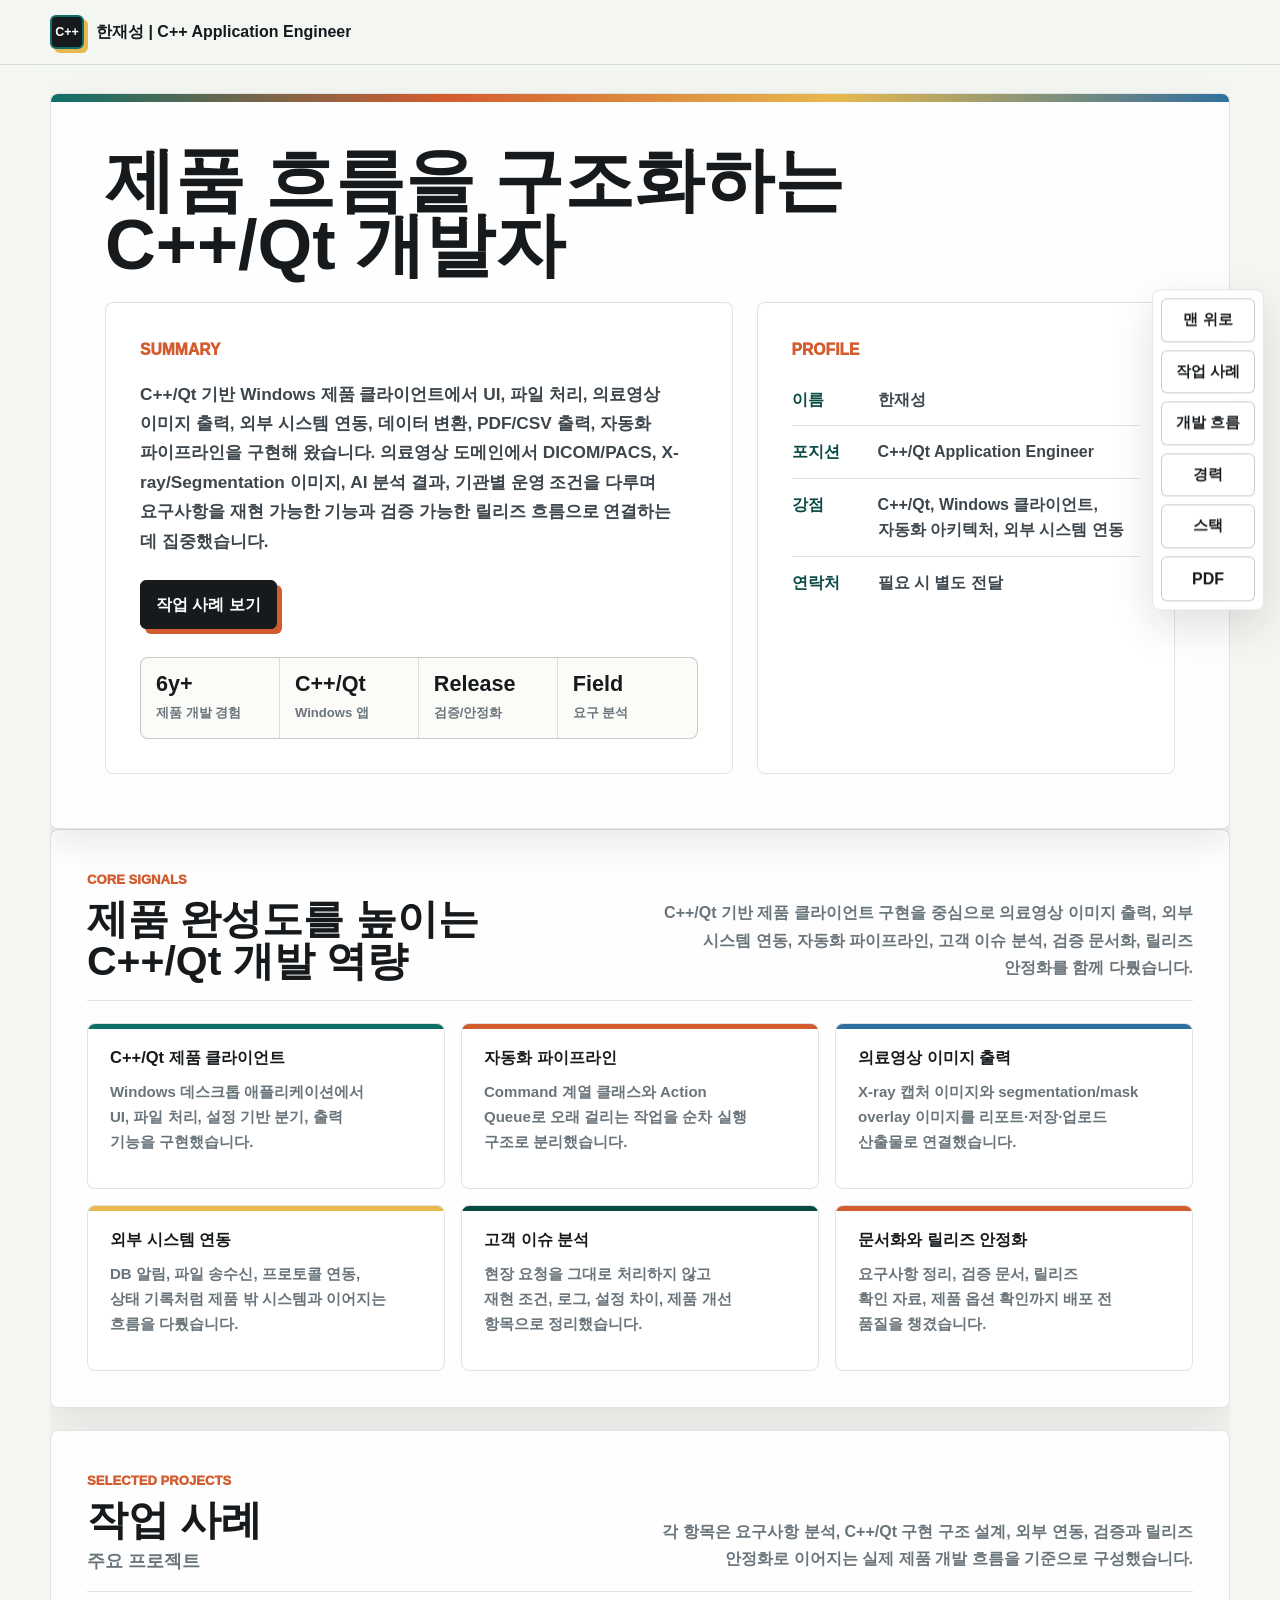
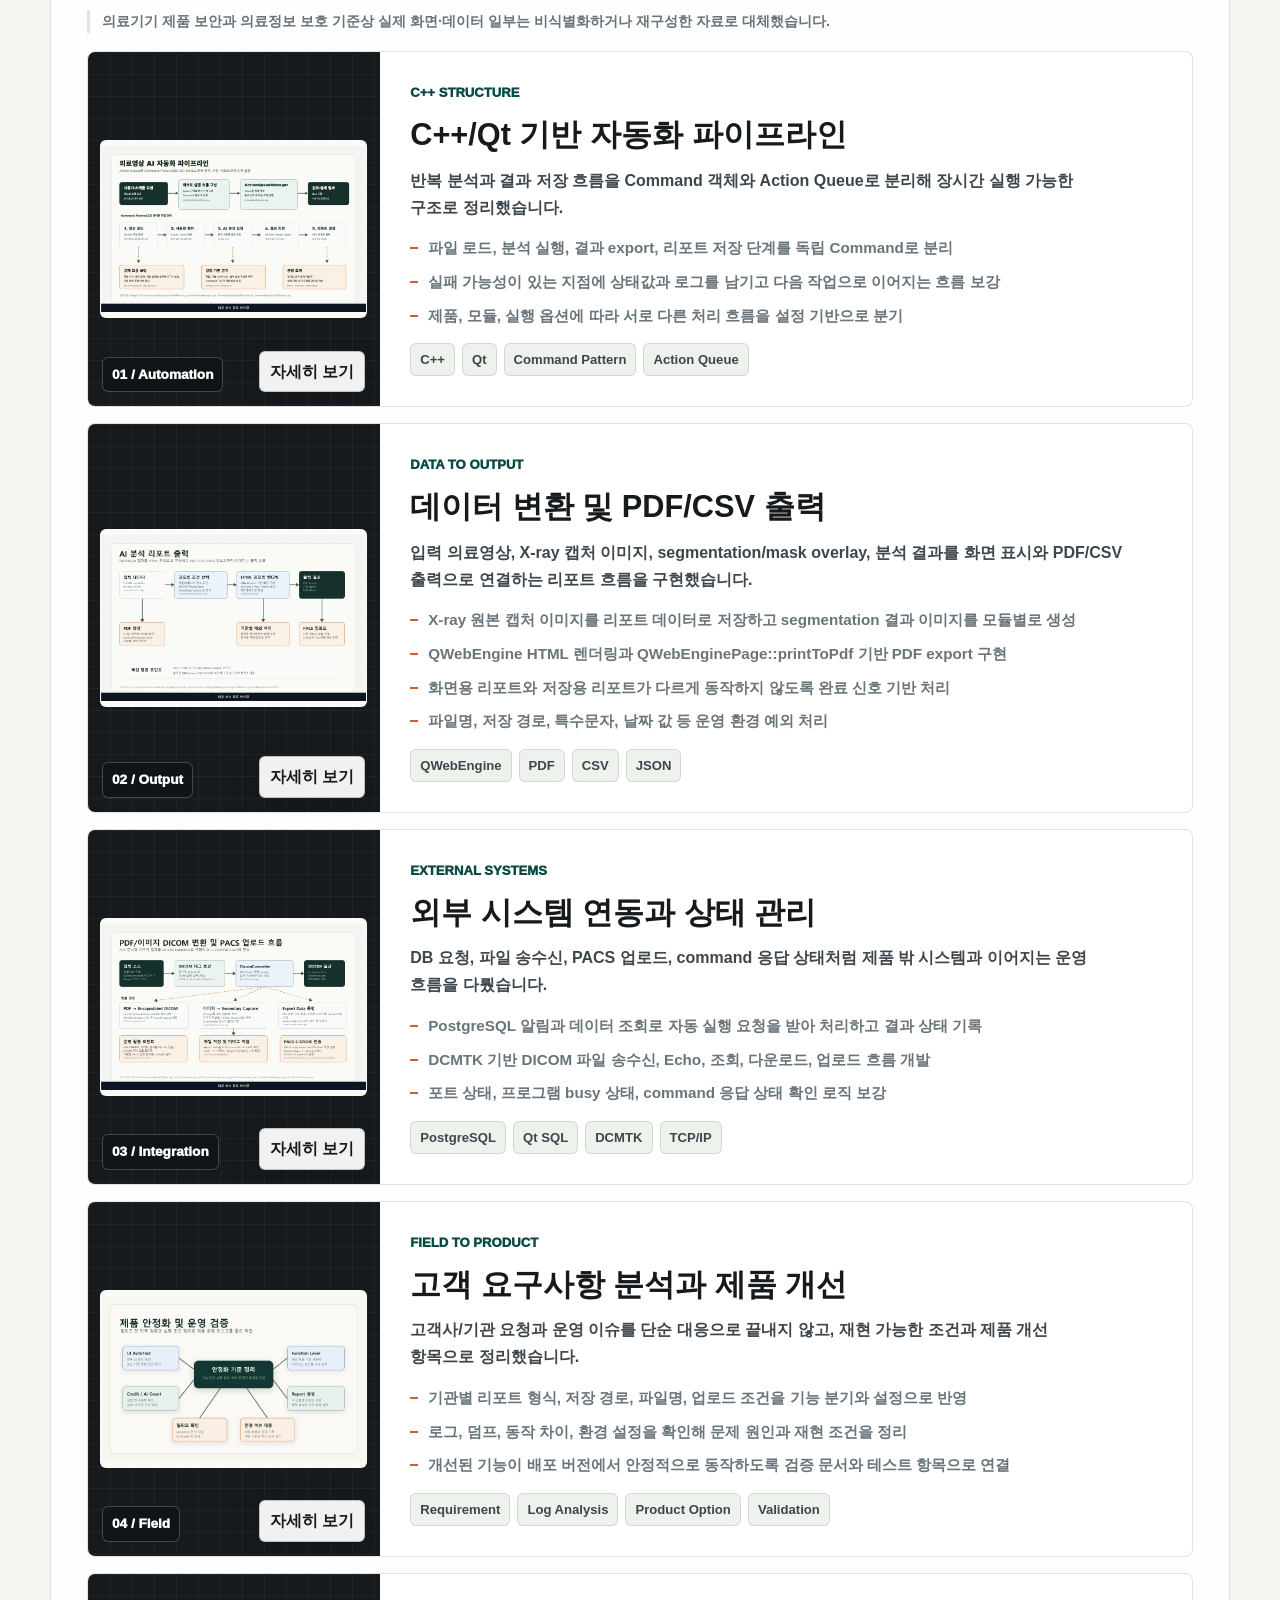
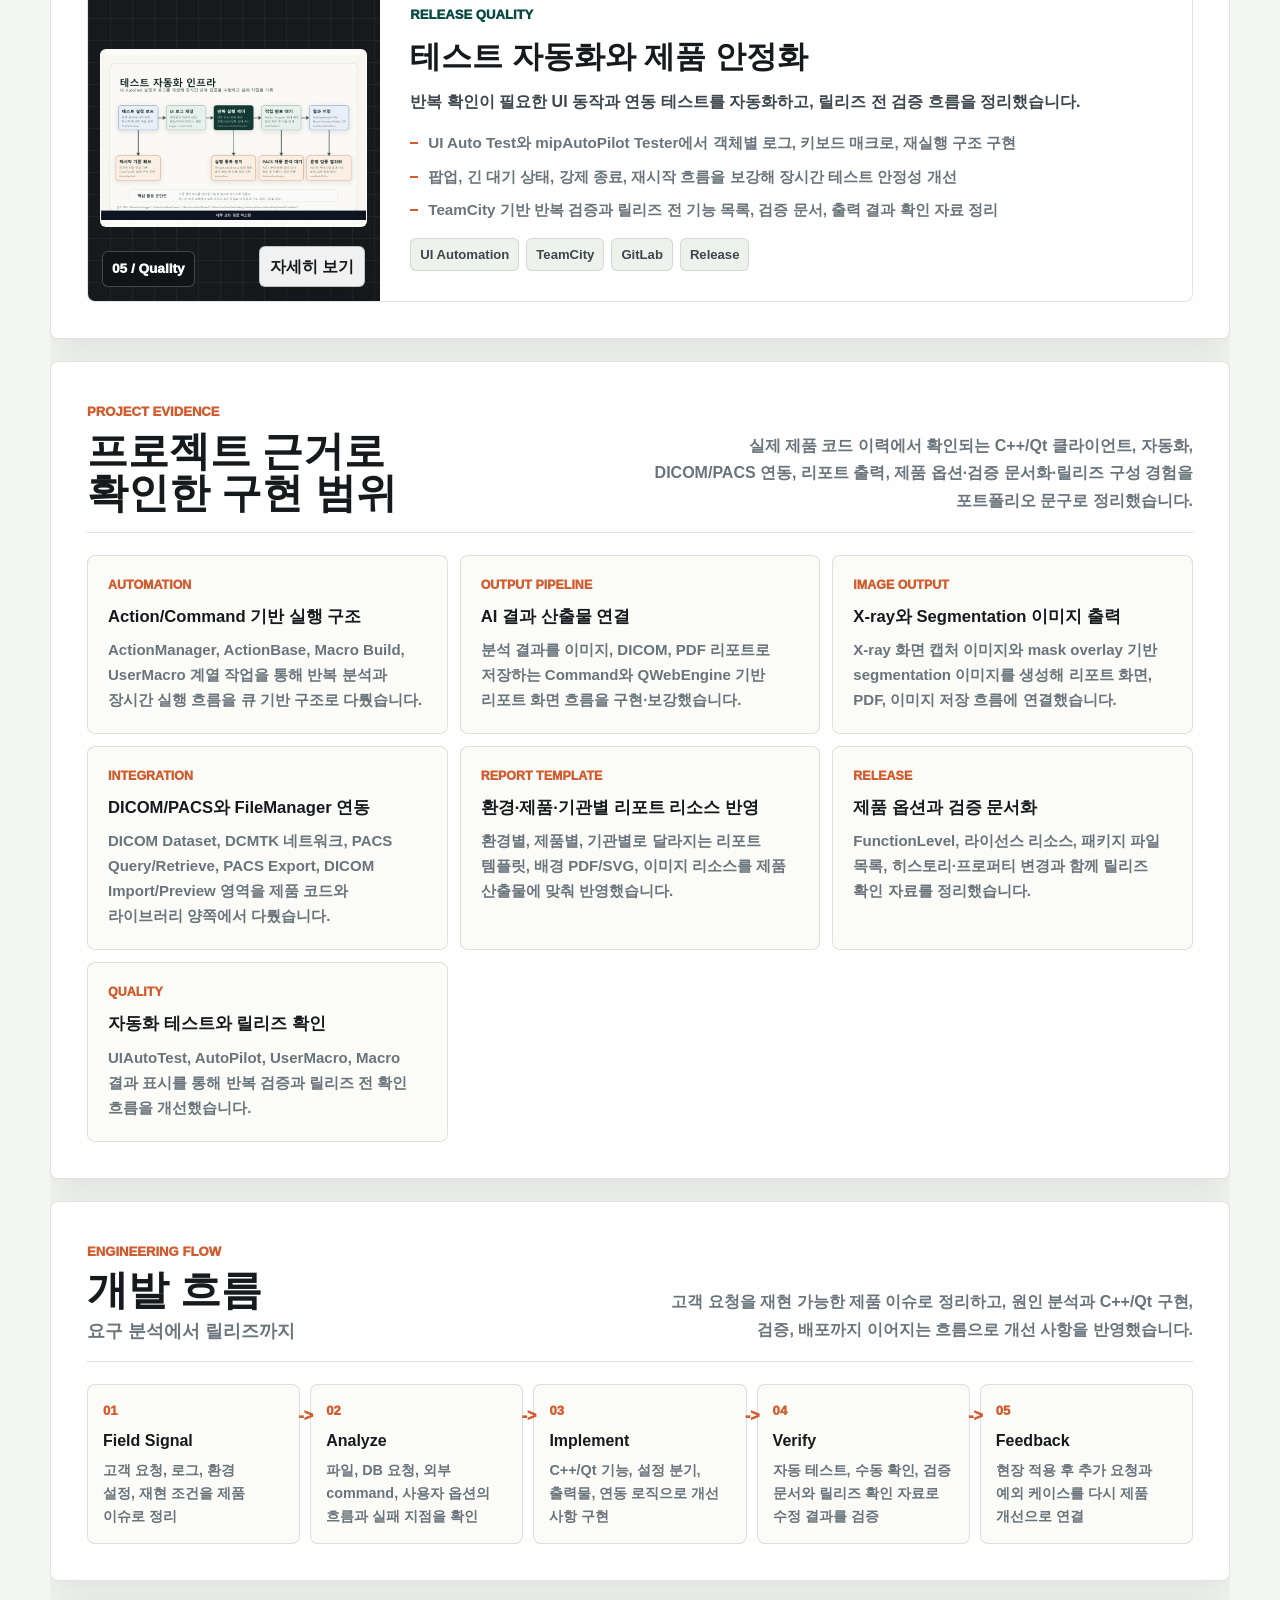
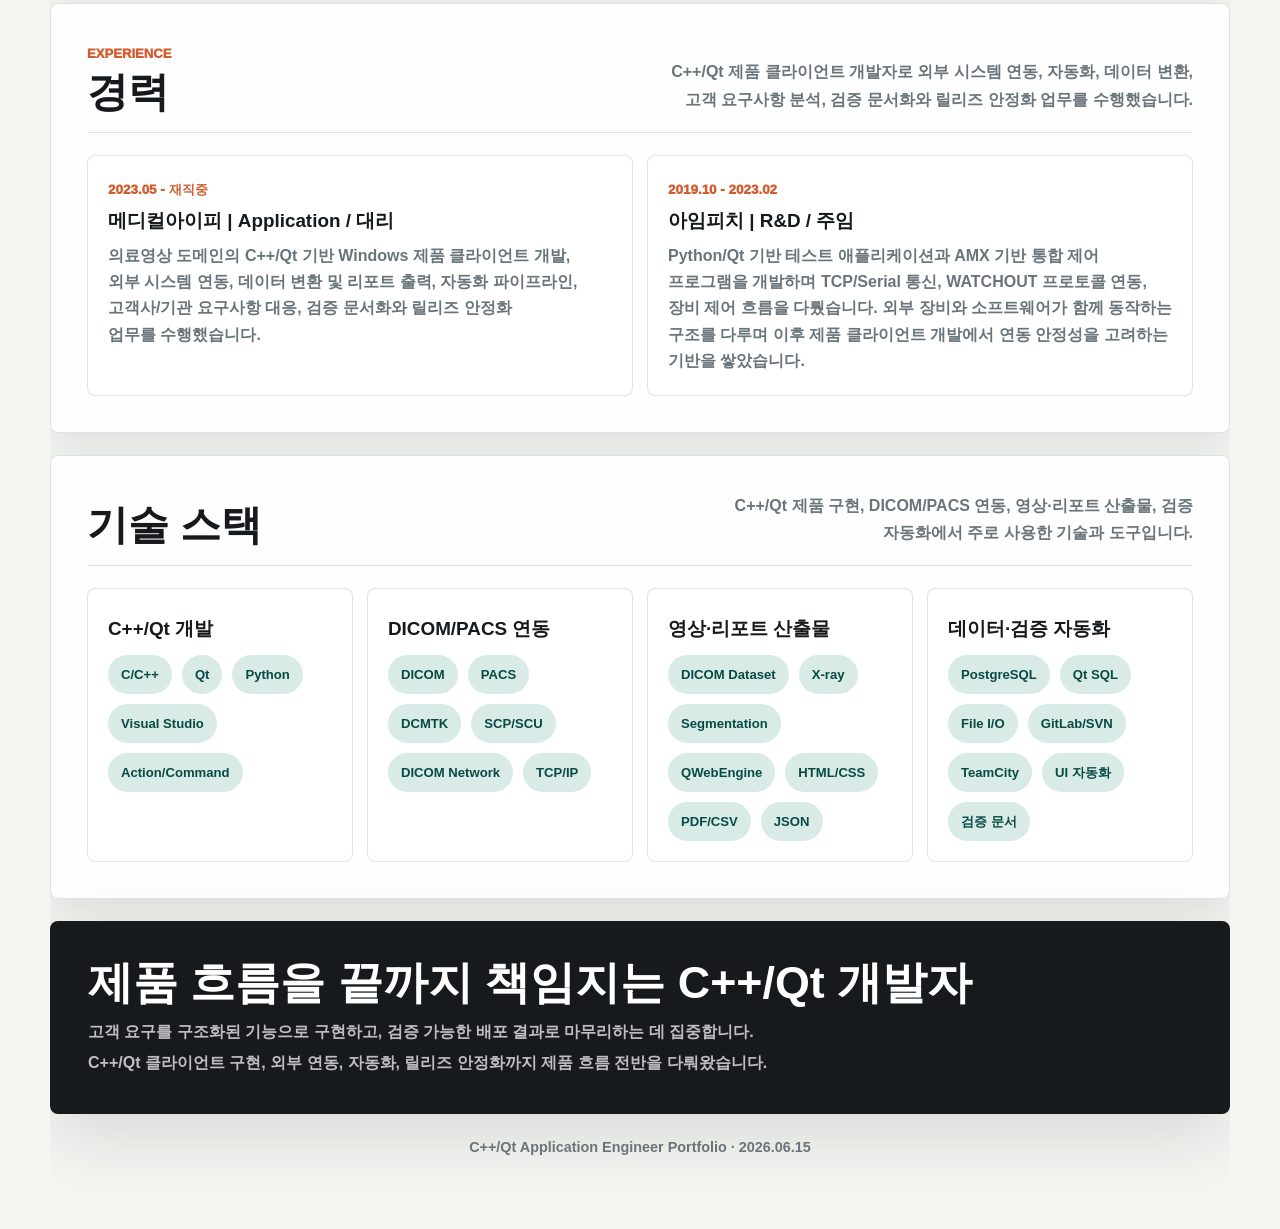
==== commit f2b9924f: "Refine report template evidence copy" ====
--- a/index.html
+++ b/index.html
@@ -3,7 +3,7 @@
 <head>
   <meta charset="UTF-8">
   <meta name="viewport" content="width=device-width, initial-scale=1.0">
-  <title>한재성 | C++/Qt Product Engineer</title>
+  <title>한재성 | C++/Qt Application Engineer</title>
   <style>
     :root {
       --bg: #f4f6f2;
@@ -40,11 +40,7 @@
       color: var(--ink);
       font-family: "Pretendard Variable", "Pretendard", "Noto Sans KR", "Segoe UI", sans-serif;
       line-height: 1.6;
-      background:
-        linear-gradient(90deg, rgba(22, 26, 29, 0.035) 1px, transparent 1px),
-        linear-gradient(rgba(22, 26, 29, 0.035) 1px, transparent 1px),
-        var(--bg);
-      background-size: 44px 44px;
+      background: var(--bg);
       overflow-x: hidden;
       max-width: 100vw;
       word-break: keep-all;
@@ -434,28 +430,46 @@
       color: var(--muted);
       font-weight: 650;
       line-height: 1.72;
-    }
-
-    #stack .section-header p {
-      max-width: 420px;
       text-align: right;
     }
 
-    #experience .section-header p {
-      justify-self: end;
-      max-width: 560px;
-      text-align: right;
+    .section-title-line,
+    .section-title-note {
+      display: block;
+    }
+
+    .section-title-note {
+      margin-top: 8px;
+      color: var(--muted);
+      font-size: clamp(1rem, 1.4vw, 1.25rem);
+      font-weight: 850;
+      line-height: 1.35;
+    }
+
+    .section-title-line {
+      white-space: nowrap;
+    }
+
+    .section-notice {
+      margin: -4px 0 18px;
+      max-width: 760px;
+      padding-left: 12px;
+      border-left: 3px solid var(--line);
+      color: var(--muted);
+      font-size: 0.9rem;
+      font-weight: 650;
+      line-height: 1.62;
     }
 
     .signal-grid {
       display: grid;
-      grid-template-columns: repeat(auto-fit, minmax(190px, 1fr));
-      gap: 12px;
+      grid-template-columns: repeat(3, minmax(0, 1fr));
+      gap: 16px;
     }
 
     .signal-card {
-      padding: 20px;
-      min-height: 178px;
+      padding: 22px;
+      min-height: 166px;
       box-shadow: none;
       position: relative;
       overflow: hidden;
@@ -485,6 +499,10 @@
       background: var(--teal-dark);
     }
 
+    .signal-card:nth-child(6)::before {
+      background: var(--orange);
+    }
+
     .signal-card strong {
       display: block;
       font-size: 1.03rem;
@@ -493,6 +511,43 @@
 
     .signal-card p {
       margin-top: 12px;
+      color: var(--muted);
+      font-size: 0.94rem;
+      font-weight: 600;
+      line-height: 1.66;
+    }
+
+    .evidence-grid {
+      display: grid;
+      grid-template-columns: repeat(3, minmax(0, 1fr));
+      gap: 12px;
+    }
+
+    .evidence-card {
+      min-height: 176px;
+      padding: 20px;
+      border: 1px solid var(--line);
+      border-radius: 8px;
+      background: var(--paper);
+    }
+
+    .evidence-card span {
+      display: block;
+      color: var(--orange);
+      font-size: 0.78rem;
+      font-weight: 950;
+      text-transform: uppercase;
+    }
+
+    .evidence-card strong {
+      display: block;
+      margin-top: 10px;
+      font-size: 1.04rem;
+      line-height: 1.34;
+    }
+
+    .evidence-card p {
+      margin-top: 10px;
       color: var(--muted);
       font-size: 0.94rem;
       font-weight: 600;
@@ -715,7 +770,7 @@
     }
 
     .stack-grid {
-      grid-template-columns: repeat(4, minmax(0, 1fr));
+      grid-template-columns: repeat(auto-fit, minmax(190px, 1fr));
     }
 
     .experience-card,
@@ -1063,6 +1118,7 @@
       }
 
       .signal-grid,
+      .evidence-grid,
       .flow-grid,
       .stack-grid {
         grid-template-columns: repeat(2, minmax(0, 1fr));
@@ -1117,9 +1173,6 @@
       .section-header p {
         justify-self: start;
         max-width: none;
-      }
-
-      #stack .section-header p {
         text-align: left;
       }
 
@@ -1201,6 +1254,10 @@
         max-width: 100%;
       }
 
+      .section-title-line {
+        white-space: normal;
+      }
+
       .summary-text {
         font-size: 0.98rem;
         line-height: 1.62;
@@ -1229,6 +1286,7 @@
       }
 
       .signal-grid,
+      .evidence-grid,
       .flow-grid {
         grid-template-columns: 1fr;
       }
@@ -1284,6 +1342,7 @@
       .section,
       .project-card,
       .experience-card,
+      .evidence-card,
       .stack-group,
       .closing {
         box-shadow: none;
@@ -1341,15 +1400,15 @@
     <main class="page" id="top">
       <section class="hero" aria-label="소개">
         <div class="hero-heading">
-          <h1 class="hero-title"><span>고객 요구를 제품으로 바꾸는</span><span>C++ 개발자</span></h1>
+          <h1 class="hero-title"><span>제품 흐름을 구조화하는</span><span>C++/Qt 개발자</span></h1>
         </div>
         <article class="hero-card" aria-labelledby="summary-title">
           <h2 class="hero-label" id="summary-title">Summary</h2>
           <p class="summary-text">
-            의료영상 소프트웨어 개발자로서 C++/Qt 기반 DICOM 클라이언트, PACS 연동, AI 분석 결과 기반
-            리포트 생성, 매크로 자동화 기능을 구현해 왔습니다. DICOM/mask/AI 결과를 정규화해 PDF/CSV
-            리포트로 변환하고, Action/Command 기반 자동화 파이프라인으로 실제 의료 현장의 반복 처리·리포트
-            흐름을 안정화하는 데 집중해 왔습니다.
+            C++/Qt 기반 Windows 제품 클라이언트에서 UI, 파일 처리, 의료영상 이미지 출력, 외부 시스템 연동, 데이터 변환,
+            PDF/CSV 출력, 자동화 파이프라인을 구현해 왔습니다. 의료영상 도메인에서 DICOM/PACS, X-ray/Segmentation 이미지,
+            AI 분석 결과, 기관별 운영 조건을 다루며 요구사항을 재현 가능한 기능과 검증 가능한
+            릴리즈 흐름으로 연결하는 데 집중했습니다.
           </p>
           <div class="summary-actions">
             <a class="summary-cta" href="#work">작업 사례 보기</a>
@@ -1382,11 +1441,11 @@
             </div>
             <div class="profile-row">
               <dt>포지션</dt>
-              <dd>의료영상 소프트웨어 개발</dd>
+              <dd>C++/Qt Application Engineer</dd>
             </div>
             <div class="profile-row">
               <dt>강점</dt>
-              <dd>DICOM/PACS, 고객·기관 대응, 매크로 아키텍처, 제품 안정화</dd>
+              <dd>C++/Qt, Windows 클라이언트, 자동화 아키텍처, 외부 시스템 연동</dd>
             </div>
             <div class="profile-row">
               <dt>연락처</dt>
@@ -1402,11 +1461,11 @@
           <div class="section-header">
             <div>
               <span class="section-label">Core Signals</span>
-              <h2 id="signal-title">제품 완성도를 높이는 C++ 개발 역량</h2>
+              <h2 id="signal-title">제품 완성도를 높이는 C++/Qt 개발 역량</h2>
             </div>
             <p>
-              의료영상 제품 개발 과정에서 C++/Qt 기반 클라이언트 구현, 외부 시스템 연동,
-              자동화 파이프라인, 고객 이슈 분석과 릴리즈 안정화를 함께 다뤘습니다.
+              C++/Qt 기반 제품 클라이언트 구현을 중심으로 의료영상 이미지 출력, 외부 시스템 연동, 자동화 파이프라인,
+              고객 이슈 분석, 검증 문서화, 릴리즈 안정화를 함께 다뤘습니다.
             </p>
           </div>
           <div class="signal-grid">
@@ -1419,6 +1478,10 @@
               <p>Command 계열 클래스와 Action Queue로 오래 걸리는 작업을 순차 실행 구조로 분리했습니다.</p>
             </article>
             <article class="signal-card">
+              <strong>의료영상 이미지 출력</strong>
+              <p>X-ray 캡처 이미지와 segmentation/mask overlay 이미지를 리포트·저장·업로드 산출물로 연결했습니다.</p>
+            </article>
+            <article class="signal-card">
               <strong>외부 시스템 연동</strong>
               <p>DB 알림, 파일 송수신, 프로토콜 연동, 상태 기록처럼 제품 밖 시스템과 이어지는 흐름을 다뤘습니다.</p>
             </article>
@@ -1427,8 +1490,8 @@
               <p>현장 요청을 그대로 처리하지 않고 재현 조건, 로그, 설정 차이, 제품 개선 항목으로 정리했습니다.</p>
             </article>
             <article class="signal-card">
-              <strong>릴리즈 안정화</strong>
-              <p>UI 자동화 테스트, TeamCity 반복 검증, 릴리즈 문서와 제품 옵션 확인까지 배포 전 품질을 챙겼습니다.</p>
+              <strong>문서화와 릴리즈 안정화</strong>
+              <p>요구사항 정리, 검증 문서, 릴리즈 확인 자료, 제품 옵션 확인까지 배포 전 품질을 챙겼습니다.</p>
             </article>
           </div>
         </section>
@@ -1436,14 +1499,15 @@
         <section class="section" id="work" aria-labelledby="work-title">
           <div class="section-header">
             <div>
-              <span class="section-label">Selected Work</span>
-              <h2 id="work-title">고객 요구를 제품 개선으로 연결한 작업 사례</h2>
+              <span class="section-label">Selected Projects</span>
+              <h2 id="work-title"><span class="section-title-line">작업 사례</span><span class="section-title-note">주요 프로젝트</span></h2>
             </div>
             <p>
-              각 사례는 요구사항 분석, 구현 구조 설계, 외부 연동, 검증과 릴리즈 안정화로 이어지는
-              실제 제품 개발 흐름을 기준으로 구성했습니다.
+              각 항목은 요구사항 분석, C++/Qt 구현 구조 설계, 외부 연동, 검증과 릴리즈 안정화로
+              이어지는 실제 제품 개발 흐름을 기준으로 구성했습니다.
             </p>
           </div>
+          <p class="section-notice">의료기기 제품 보안과 의료정보 보호 기준상 실제 화면·데이터 일부는 비식별화하거나 재구성한 자료로 대체했습니다.</p>
 
           <div class="project-list">
             <article class="project-card">
@@ -1476,8 +1540,9 @@
               <div class="project-body">
                 <span class="project-kicker">Data To Output</span>
                 <h3>데이터 변환 및 PDF/CSV 출력</h3>
-                <p>입력 데이터와 분석 결과를 화면, PDF, CSV 출력으로 일관되게 연결하는 리포트 흐름을 구현했습니다.</p>
+                <p>입력 의료영상, X-ray 캡처 이미지, segmentation/mask overlay, 분석 결과를 화면 표시와 PDF/CSV 출력으로 연결하는 리포트 흐름을 구현했습니다.</p>
                 <ul class="bullet-list">
+                  <li>X-ray 원본 캡처 이미지를 리포트 데이터로 저장하고 segmentation 결과 이미지를 모듈별로 생성</li>
                   <li>QWebEngine HTML 렌더링과 QWebEnginePage::printToPdf 기반 PDF export 구현</li>
                   <li>화면용 리포트와 저장용 리포트가 다르게 동작하지 않도록 완료 신호 기반 처리</li>
                   <li>파일명, 저장 경로, 특수문자, 날짜 값 등 운영 환경 예외 처리</li>
@@ -1543,7 +1608,7 @@
                 <ul class="bullet-list">
                   <li>UI Auto Test와 mipAutoPilot Tester에서 객체별 로그, 키보드 매크로, 재실행 구조 구현</li>
                   <li>팝업, 긴 대기 상태, 강제 종료, 재시작 흐름을 보강해 장시간 테스트 안정성 개선</li>
-                  <li>TeamCity 기반 반복 검증과 SVN에서 GitLab으로의 협업 흐름 전환 지원</li>
+                  <li>TeamCity 기반 반복 검증과 릴리즈 전 기능 목록, 검증 문서, 출력 결과 확인 자료 정리</li>
                 </ul>
                 <ul class="tag-row">
                   <li>UI Automation</li><li>TeamCity</li><li>GitLab</li><li>Release</li>
@@ -1553,14 +1618,64 @@
           </div>
         </section>
 
+        <section class="section" aria-labelledby="evidence-title">
+          <div class="section-header">
+            <div>
+              <span class="section-label">Project Evidence</span>
+              <h2 id="evidence-title">프로젝트 근거로 확인한 구현 범위</h2>
+            </div>
+            <p>
+              실제 제품 코드 이력에서 확인되는 C++/Qt 클라이언트, 자동화, DICOM/PACS 연동,
+              리포트 출력, 제품 옵션·검증 문서화·릴리즈 구성 경험을 포트폴리오 문구로 정리했습니다.
+            </p>
+          </div>
+          <div class="evidence-grid">
+            <article class="evidence-card">
+              <span>Automation</span>
+              <strong>Action/Command 기반 실행 구조</strong>
+              <p>ActionManager, ActionBase, Macro Build, UserMacro 계열 작업을 통해 반복 분석과 장시간 실행 흐름을 큐 기반 구조로 다뤘습니다.</p>
+            </article>
+            <article class="evidence-card">
+              <span>Output Pipeline</span>
+              <strong>AI 결과 산출물 연결</strong>
+              <p>분석 결과를 이미지, DICOM, PDF 리포트로 저장하는 Command와 QWebEngine 기반 리포트 화면 흐름을 구현·보강했습니다.</p>
+            </article>
+            <article class="evidence-card">
+              <span>Image Output</span>
+              <strong>X-ray와 Segmentation 이미지 출력</strong>
+              <p>X-ray 화면 캡처 이미지와 mask overlay 기반 segmentation 이미지를 생성해 리포트 화면, PDF, 이미지 저장 흐름에 연결했습니다.</p>
+            </article>
+            <article class="evidence-card">
+              <span>Integration</span>
+              <strong>DICOM/PACS와 FileManager 연동</strong>
+              <p>DICOM Dataset, DCMTK 네트워크, PACS Query/Retrieve, PACS Export, DICOM Import/Preview 영역을 제품 코드와 라이브러리 양쪽에서 다뤘습니다.</p>
+            </article>
+            <article class="evidence-card">
+              <span>Report Template</span>
+              <strong>환경·제품·기관별 리포트 리소스 반영</strong>
+              <p>환경별, 제품별, 기관별로 달라지는 리포트 템플릿, 배경 PDF/SVG, 이미지 리소스를 제품 산출물에 맞춰 반영했습니다.</p>
+            </article>
+            <article class="evidence-card">
+              <span>Release</span>
+              <strong>제품 옵션과 검증 문서화</strong>
+              <p>FunctionLevel, 라이선스 리소스, 패키지 파일 목록, 히스토리·프로퍼티 변경과 함께 릴리즈 확인 자료를 정리했습니다.</p>
+            </article>
+            <article class="evidence-card">
+              <span>Quality</span>
+              <strong>자동화 테스트와 릴리즈 확인</strong>
+              <p>UIAutoTest, AutoPilot, UserMacro, Macro 결과 표시를 통해 반복 검증과 릴리즈 전 확인 흐름을 개선했습니다.</p>
+            </article>
+          </div>
+        </section>
+
         <section class="section" id="flow" aria-labelledby="flow-title">
           <div class="section-header">
             <div>
               <span class="section-label">Engineering Flow</span>
-              <h2 id="flow-title">요구에서 릴리즈까지의 개발 흐름</h2>
+              <h2 id="flow-title"><span class="section-title-line">개발 흐름</span><span class="section-title-note">요구 분석에서 릴리즈까지</span></h2>
             </div>
             <p>
-              고객 요청을 재현 가능한 제품 이슈로 정리하고, 원인 분석과 구현, 검증, 배포까지
+              고객 요청을 재현 가능한 제품 이슈로 정리하고, 원인 분석과 C++/Qt 구현, 검증, 배포까지
               이어지는 흐름으로 개선 사항을 반영했습니다.
             </p>
           </div>
@@ -1583,7 +1698,7 @@
             <article class="flow-step">
               <span>04</span>
               <strong>Verify</strong>
-              <p>자동 테스트, 수동 확인, 릴리즈 문서로 수정 결과를 검증</p>
+              <p>자동 테스트, 수동 확인, 검증 문서와 릴리즈 확인 자료로 수정 결과를 검증</p>
             </article>
             <article class="flow-step">
               <span>05</span>
@@ -1597,18 +1712,18 @@
           <div class="section-header">
             <div>
               <span class="section-label">Experience</span>
-              <h2 id="experience-title">경력 요약</h2>
+              <h2 id="experience-title">경력</h2>
             </div>
             <p>
-              의료영상 소프트웨어 개발자로 C++/Qt 제품 클라이언트, 외부 시스템 연동, 자동화,
-              고객 요구사항 분석과 릴리즈 안정화 업무를 수행했습니다.
+              C++/Qt 제품 클라이언트 개발자로 외부 시스템 연동, 자동화, 데이터 변환,
+              고객 요구사항 분석, 검증 문서화와 릴리즈 안정화 업무를 수행했습니다.
             </p>
           </div>
           <div class="experience-grid">
             <article class="experience-card">
               <span class="period">2023.05 - 재직중</span>
               <h3>메디컬아이피 | Application / 대리</h3>
-              <p>C++/Qt 기반 Windows 제품 클라이언트 개발, 외부 시스템 연동, 데이터 변환 및 리포트 출력, 자동화 파이프라인, 고객사/기관 요구사항 대응, 릴리즈 안정화 업무를 수행했습니다.</p>
+              <p>의료영상 도메인의 C++/Qt 기반 Windows 제품 클라이언트 개발, 외부 시스템 연동, 데이터 변환 및 리포트 출력, 자동화 파이프라인, 고객사/기관 요구사항 대응, 검증 문서화와 릴리즈 안정화 업무를 수행했습니다.</p>
             </article>
             <article class="experience-card">
               <span class="period">2019.10 - 2023.02</span>
@@ -1624,32 +1739,32 @@
               <h2 id="stack-title">기술 스택</h2>
             </div>
             <p>
-              실무에서 주로 사용한 개발 기술과 도구입니다.
+              C++/Qt 제품 구현, DICOM/PACS 연동, 영상·리포트 산출물, 검증 자동화에서 주로 사용한 기술과 도구입니다.
             </p>
           </div>
           <div class="stack-grid">
             <article class="stack-group">
-              <h3>언어·프레임워크</h3>
+              <h3>C++/Qt 개발</h3>
               <ul class="chips">
-                <li>C/C++</li><li>Qt</li><li>DCMTK</li><li>Visual Studio</li>
+                <li>C/C++</li><li>Qt</li><li>Python</li><li>Visual Studio</li><li>Action/Command</li>
               </ul>
             </article>
             <article class="stack-group">
-              <h3>도메인·연동</h3>
+              <h3>DICOM/PACS 연동</h3>
               <ul class="chips">
-                <li>의료영상</li><li>DICOM</li><li>PACS</li><li>AI Report</li>
+                <li>DICOM</li><li>PACS</li><li>DCMTK</li><li>SCP/SCU</li><li>DICOM Network</li><li>TCP/IP</li>
               </ul>
             </article>
             <article class="stack-group">
-              <h3>데이터베이스</h3>
+              <h3>영상·리포트 산출물</h3>
               <ul class="chips">
-                <li>PostgreSQL</li><li>SQL</li><li>Qt SQL</li>
+                <li>DICOM Dataset</li><li>X-ray</li><li>Segmentation</li><li>QWebEngine</li><li>HTML/CSS</li><li>PDF/CSV</li><li>JSON</li>
               </ul>
             </article>
             <article class="stack-group">
-              <h3>개발 인프라·자동화</h3>
+              <h3>데이터·검증 자동화</h3>
               <ul class="chips">
-                <li>SVN</li><li>GitLab</li><li>TeamCity</li>
+                <li>PostgreSQL</li><li>Qt SQL</li><li>File I/O</li><li>GitLab/SVN</li><li>TeamCity</li><li>UI 자동화</li><li>검증 문서</li>
               </ul>
             </article>
           </div>
@@ -1657,15 +1772,15 @@
 
         <section class="closing" aria-label="마무리">
           <div>
-            <h2>고객 이슈를 제품 개선으로 연결하는 C++ 개발자</h2>
+            <h2>제품 흐름을 끝까지 책임지는 C++/Qt 개발자</h2>
             <p>
-              <span>고객 요구를 기능으로 구현하고, 검증 가능한 배포 결과로 마무리하는 데 집중합니다.</span>
+              <span>고객 요구를 구조화된 기능으로 구현하고, 검증 가능한 배포 결과로 마무리하는 데 집중합니다.</span>
               <span>C++/Qt 클라이언트 구현, 외부 연동, 자동화, 릴리즈 안정화까지 제품 흐름 전반을 다뤄왔습니다.</span>
             </p>
           </div>
         </section>
 
-        <div class="footer-note">C++/Qt Product Client Portfolio · 2026.06.15</div>
+        <div class="footer-note">C++/Qt Application Engineer Portfolio · 2026.06.15</div>
       </div>
 
       <div class="lightbox" id="project-lightbox" role="dialog" aria-modal="true" aria-hidden="true" aria-labelledby="lightbox-title">
@@ -1726,14 +1841,16 @@
         accent: "#d35c2f",
         mediaFolder: "resource/02",
         description:
-          "입력 데이터, 메타데이터, 분석 결과를 화면 표시와 PDF/CSV 출력으로 연결하는 제품 출력 흐름을 구현했습니다.",
+          "입력 의료영상, X-ray 캡처 이미지, segmentation/mask overlay, 메타데이터, 분석 결과를 화면 표시와 PDF/CSV 출력으로 연결하는 제품 출력 흐름을 구현했습니다.",
         details: [
+          ["X-ray 이미지 저장", "리포트 생성 시 X-ray 화면 캡처 이미지를 가져와 리포트 데이터 폴더의 이미지 리소스로 저장하고 HTML 리포트에서 사용할 수 있게 구성했습니다."],
+          ["Segmentation 이미지 출력", "AI 분석 모듈별 segmentation/mask overlay 표시 상태를 제어한 뒤 화면 이미지를 캡처해 리포트용 WEBP와 저장용 이미지 산출물로 생성했습니다."],
           ["리포트 데이터 구성", "입력 데이터, 메타데이터, 분석 결과, memo/image 데이터를 출력용 로컬 데이터 폴더에 모으고 HTML 템플릿에서 같은 데이터를 사용하도록 구성했습니다."],
           ["QWebEngine PDF 출력", "QWebEngineView로 HTML 리포트를 렌더링하고 QWebEnginePage::printToPdf로 PDF를 생성했습니다. 화면용 리포트와 저장용 리포트가 다르게 동작하지 않도록 완료 신호를 기다리는 흐름을 사용했습니다."],
           ["조건별 출력 분기", "제품, 모듈, 라이선스, 언어, 기관 조건에 따라 어떤 리포트를 보여주고 저장할지 분기했습니다."],
           ["운영 예외 처리", "파일명, 저장 경로, 특수문자, 날짜 값, 설명 필드 같은 운영 환경 데이터 예외를 함께 처리했습니다."]
         ],
-        labels: ["QWebEngine", "PDF", "CSV", "JSON"]
+        labels: ["X-ray", "Segmentation", "Mask Overlay", "QWebEngine", "PDF", "CSV", "JSON"]
       },
 
       integration: {
@@ -1788,9 +1905,9 @@
           ["UI 동작 기록", "테스트 대상 위젯과 동작을 객체 단위로 기록하고, 반복 실패가 발생했을 때 어느 화면과 조작에서 멈췄는지 추적할 수 있게 했습니다."],
           ["키보드 매크로/재실행", "반복 입력이 필요한 테스트를 키보드 매크로와 설정 파일로 저장하고 다시 실행할 수 있게 했습니다."],
           ["중단 흐름 보강", "예기치 않은 팝업, 긴 대기 상태, 강제 종료, 재시작 흐름을 보강해 장시간 테스트 안정성을 높였습니다."],
-          ["릴리즈 검증", "TeamCity에서 빌드와 반복 검증을 실행할 수 있도록 테스트 실행 흐름을 정리하고 릴리즈 전 기능 목록, 문서, 출력 결과를 확인했습니다."]
+          ["릴리즈 검증 문서화", "TeamCity에서 빌드와 반복 검증을 실행할 수 있도록 테스트 실행 흐름을 정리하고 릴리즈 전 기능 목록, 검증 문서, 출력 결과 확인 자료를 정리했습니다."]
         ],
-        labels: ["UI Automation", "TeamCity", "GitLab", "Release"]
+        labels: ["UI Automation", "TeamCity", "Docs", "Release"]
       }
     };
 
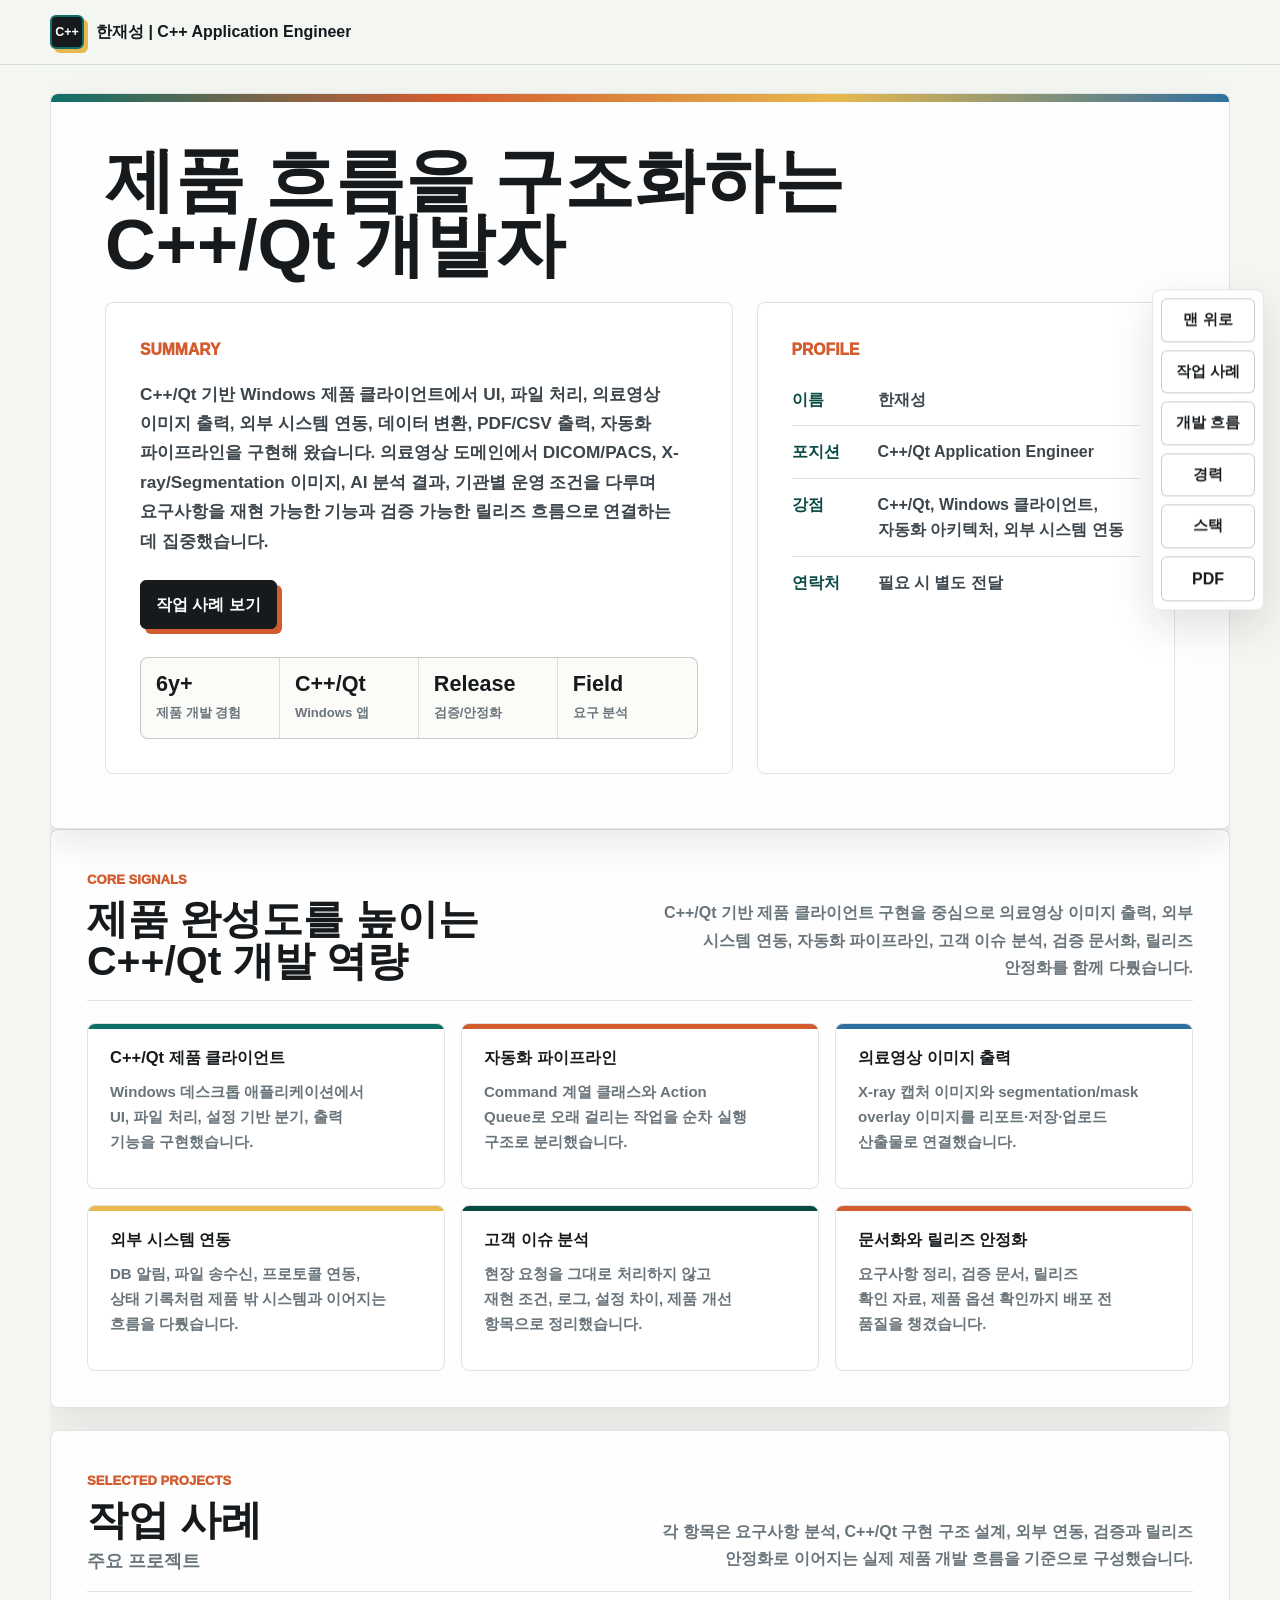
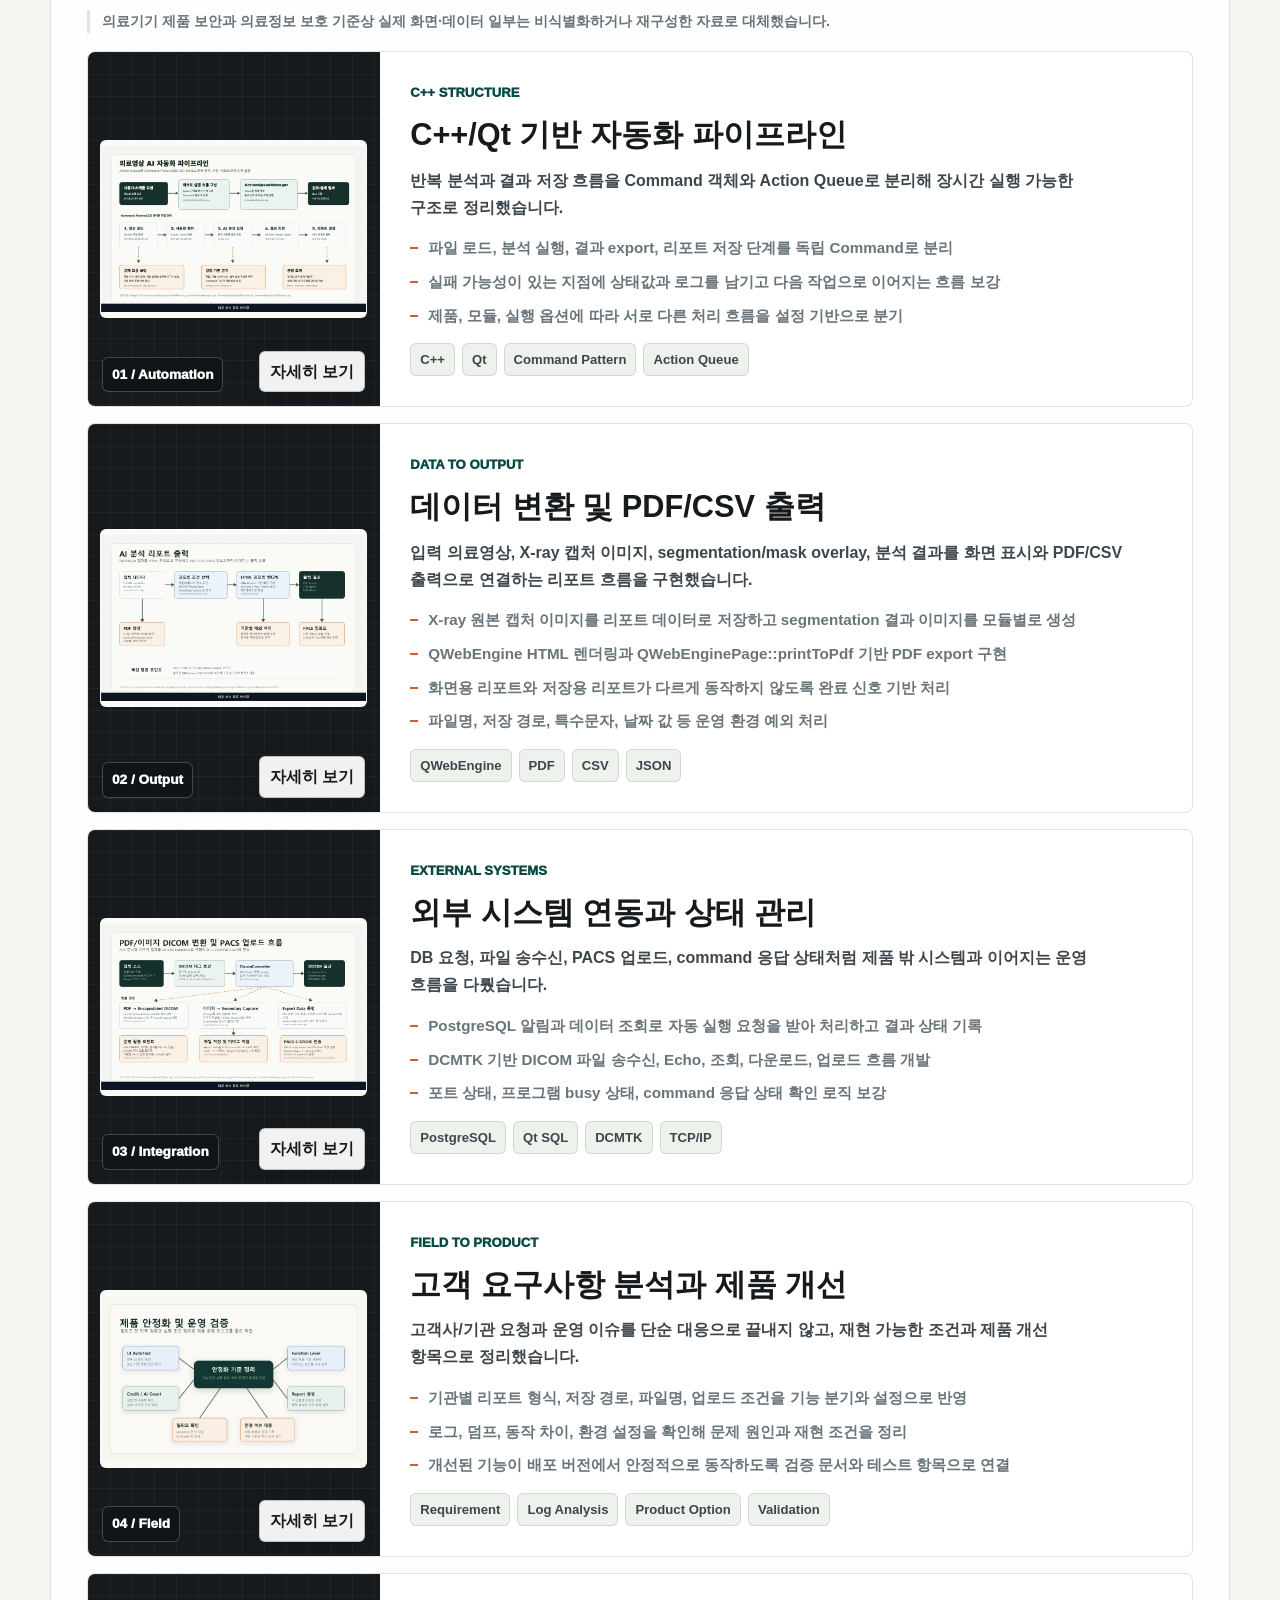
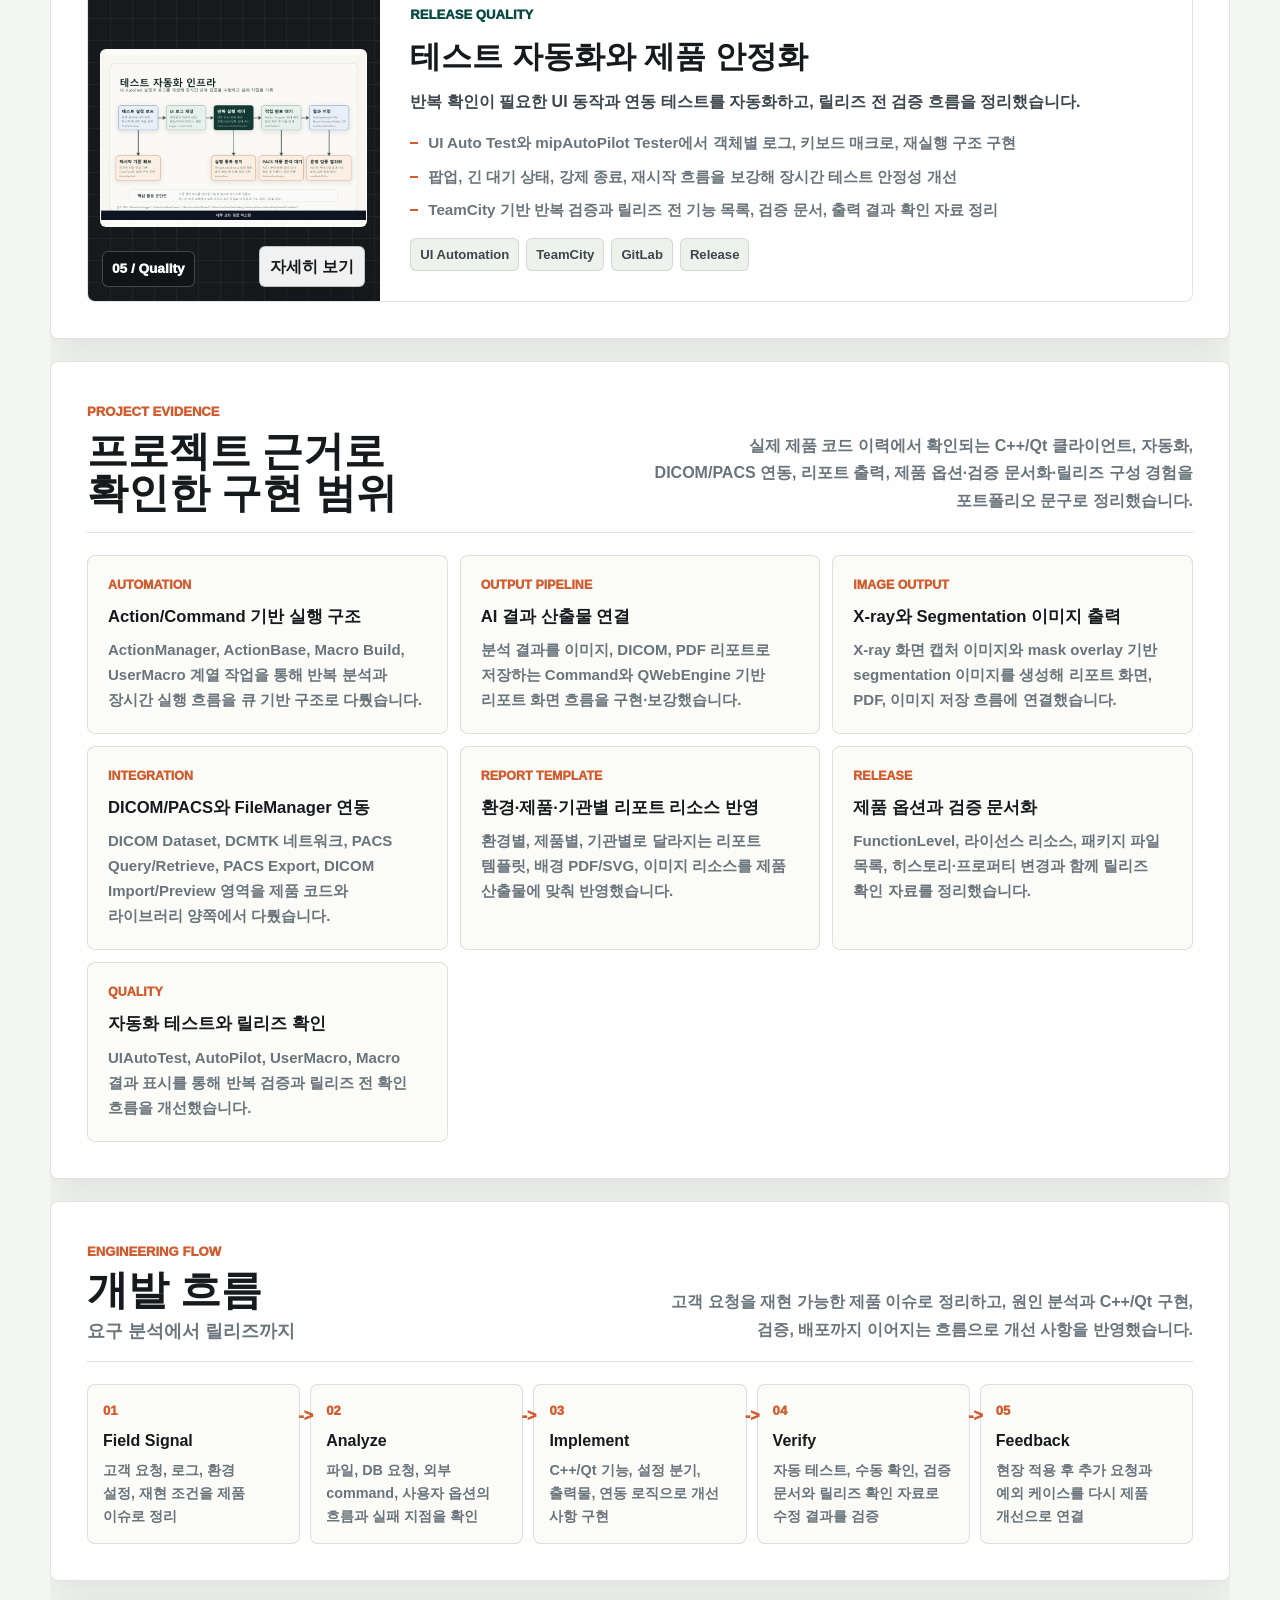
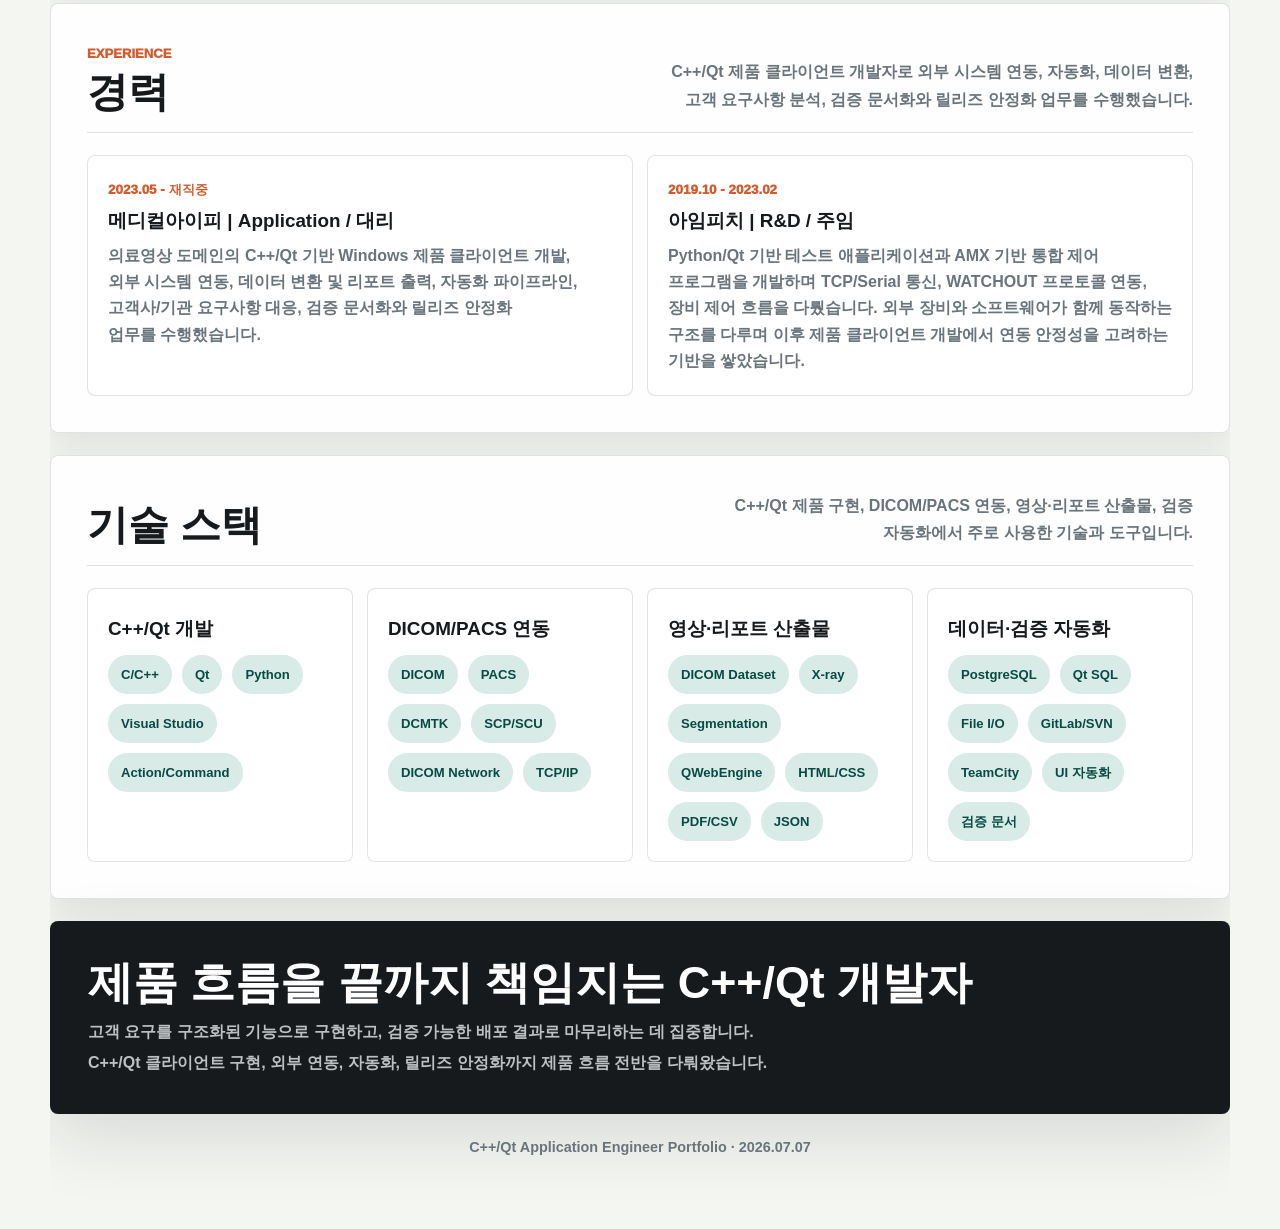
==== commit 531d2b3f: "Update portfolio footer date" ====
--- a/index.html
+++ b/index.html
@@ -1780,7 +1780,7 @@
           </div>
         </section>
 
-        <div class="footer-note">C++/Qt Application Engineer Portfolio · 2026.06.15</div>
+        <div class="footer-note">C++/Qt Application Engineer Portfolio · 2026.07.07</div>
       </div>
 
       <div class="lightbox" id="project-lightbox" role="dialog" aria-modal="true" aria-hidden="true" aria-labelledby="lightbox-title">
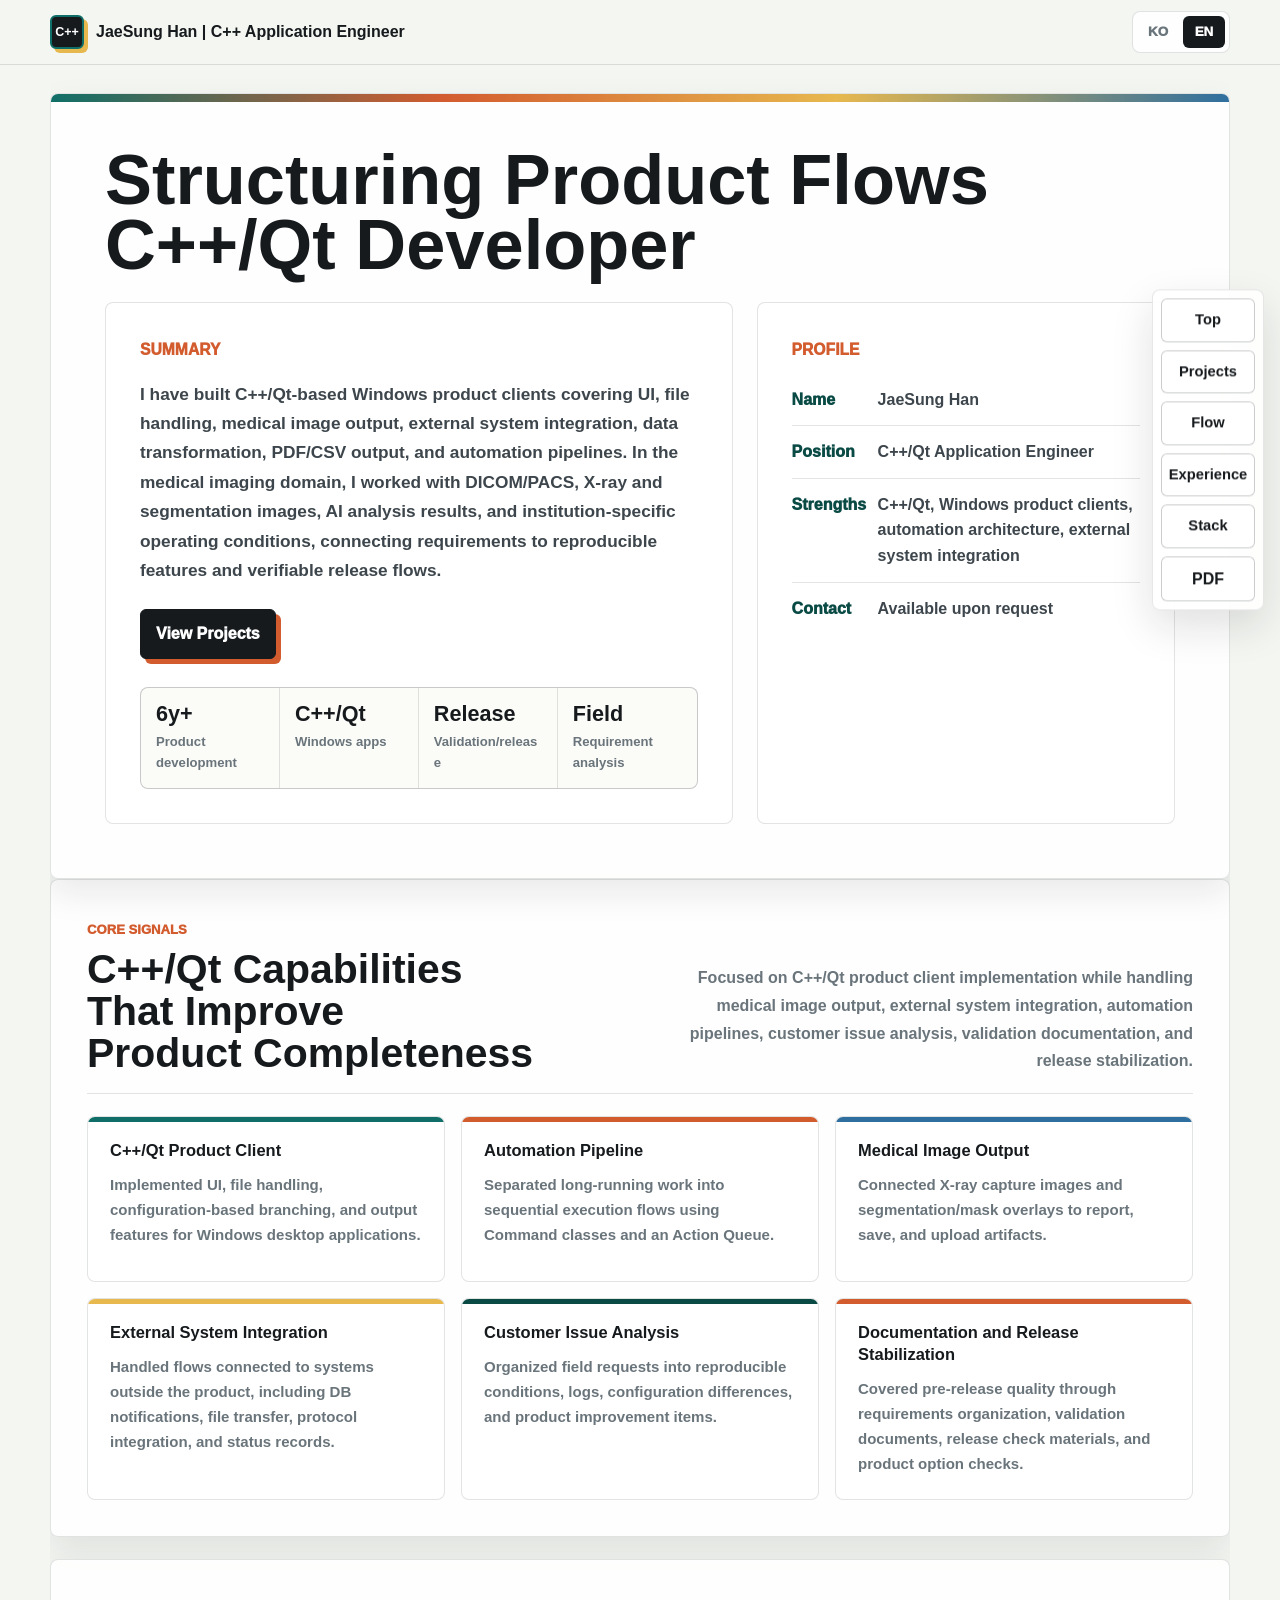
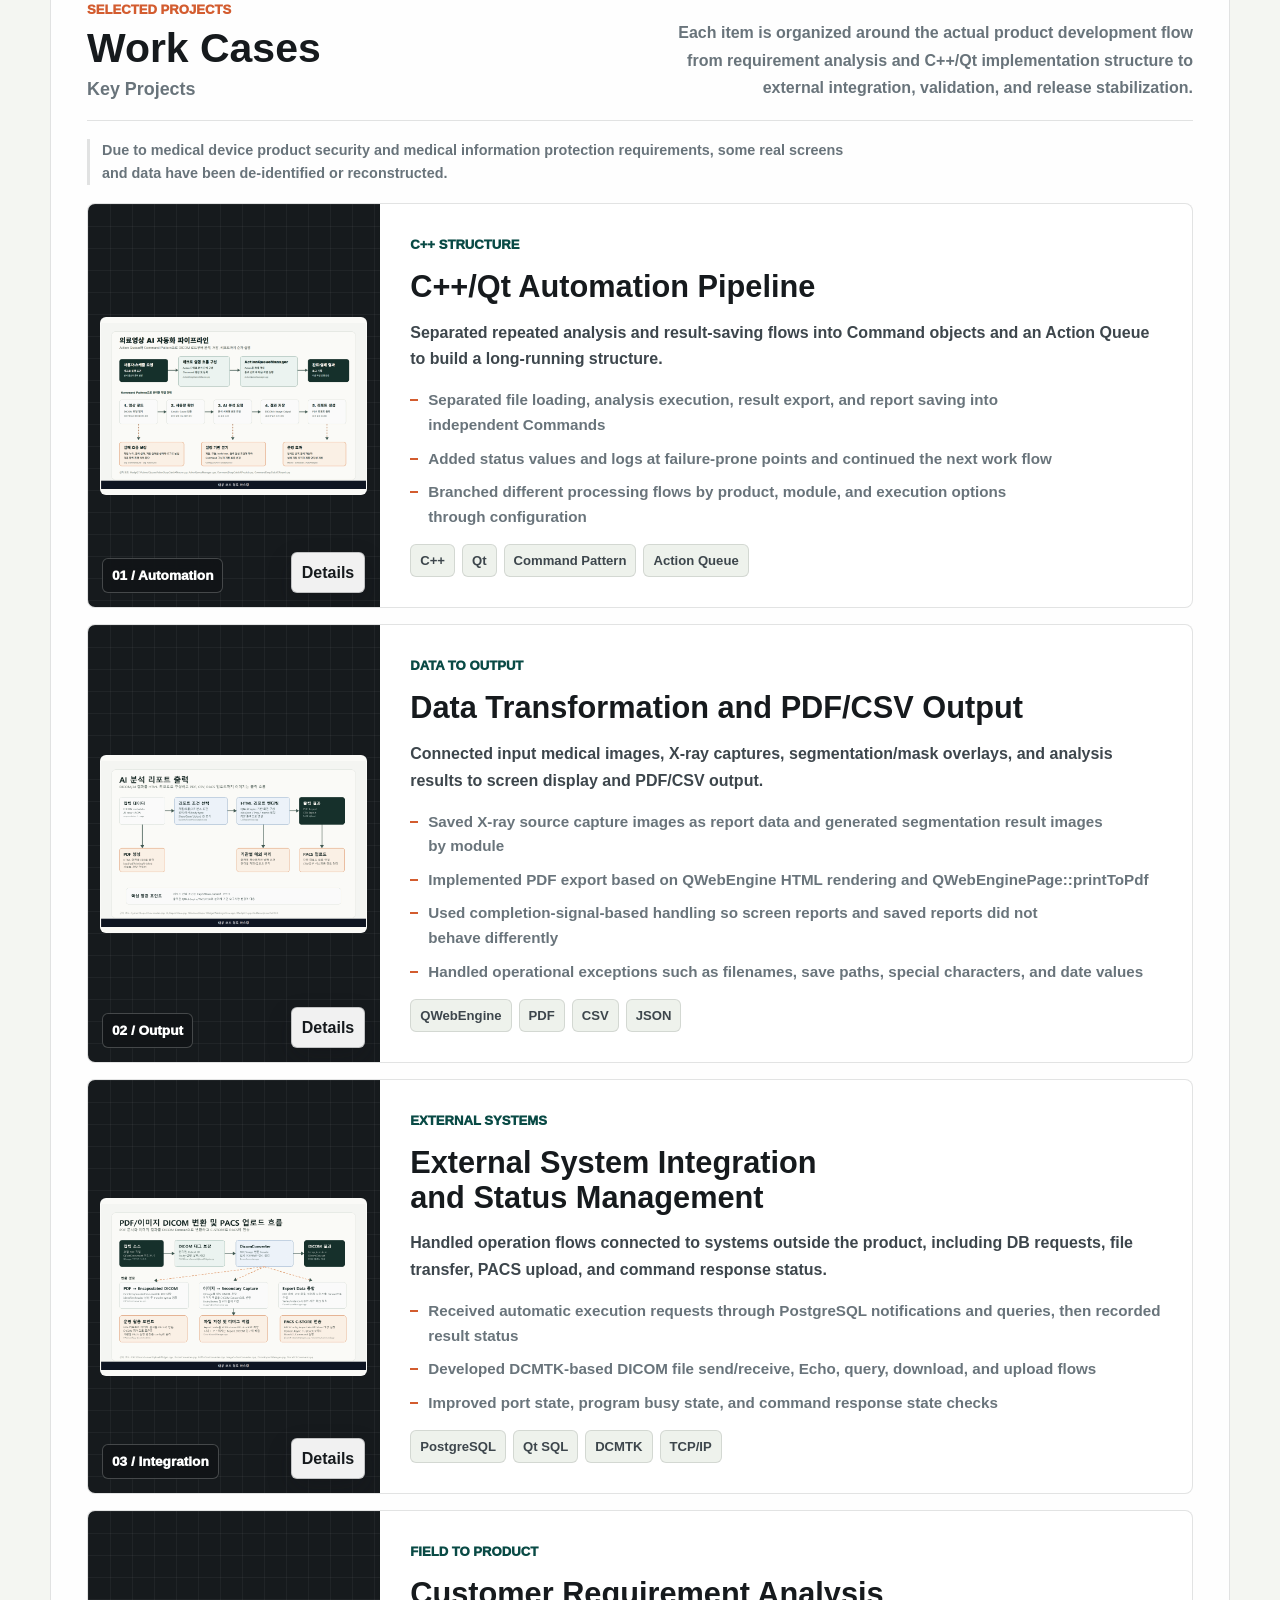
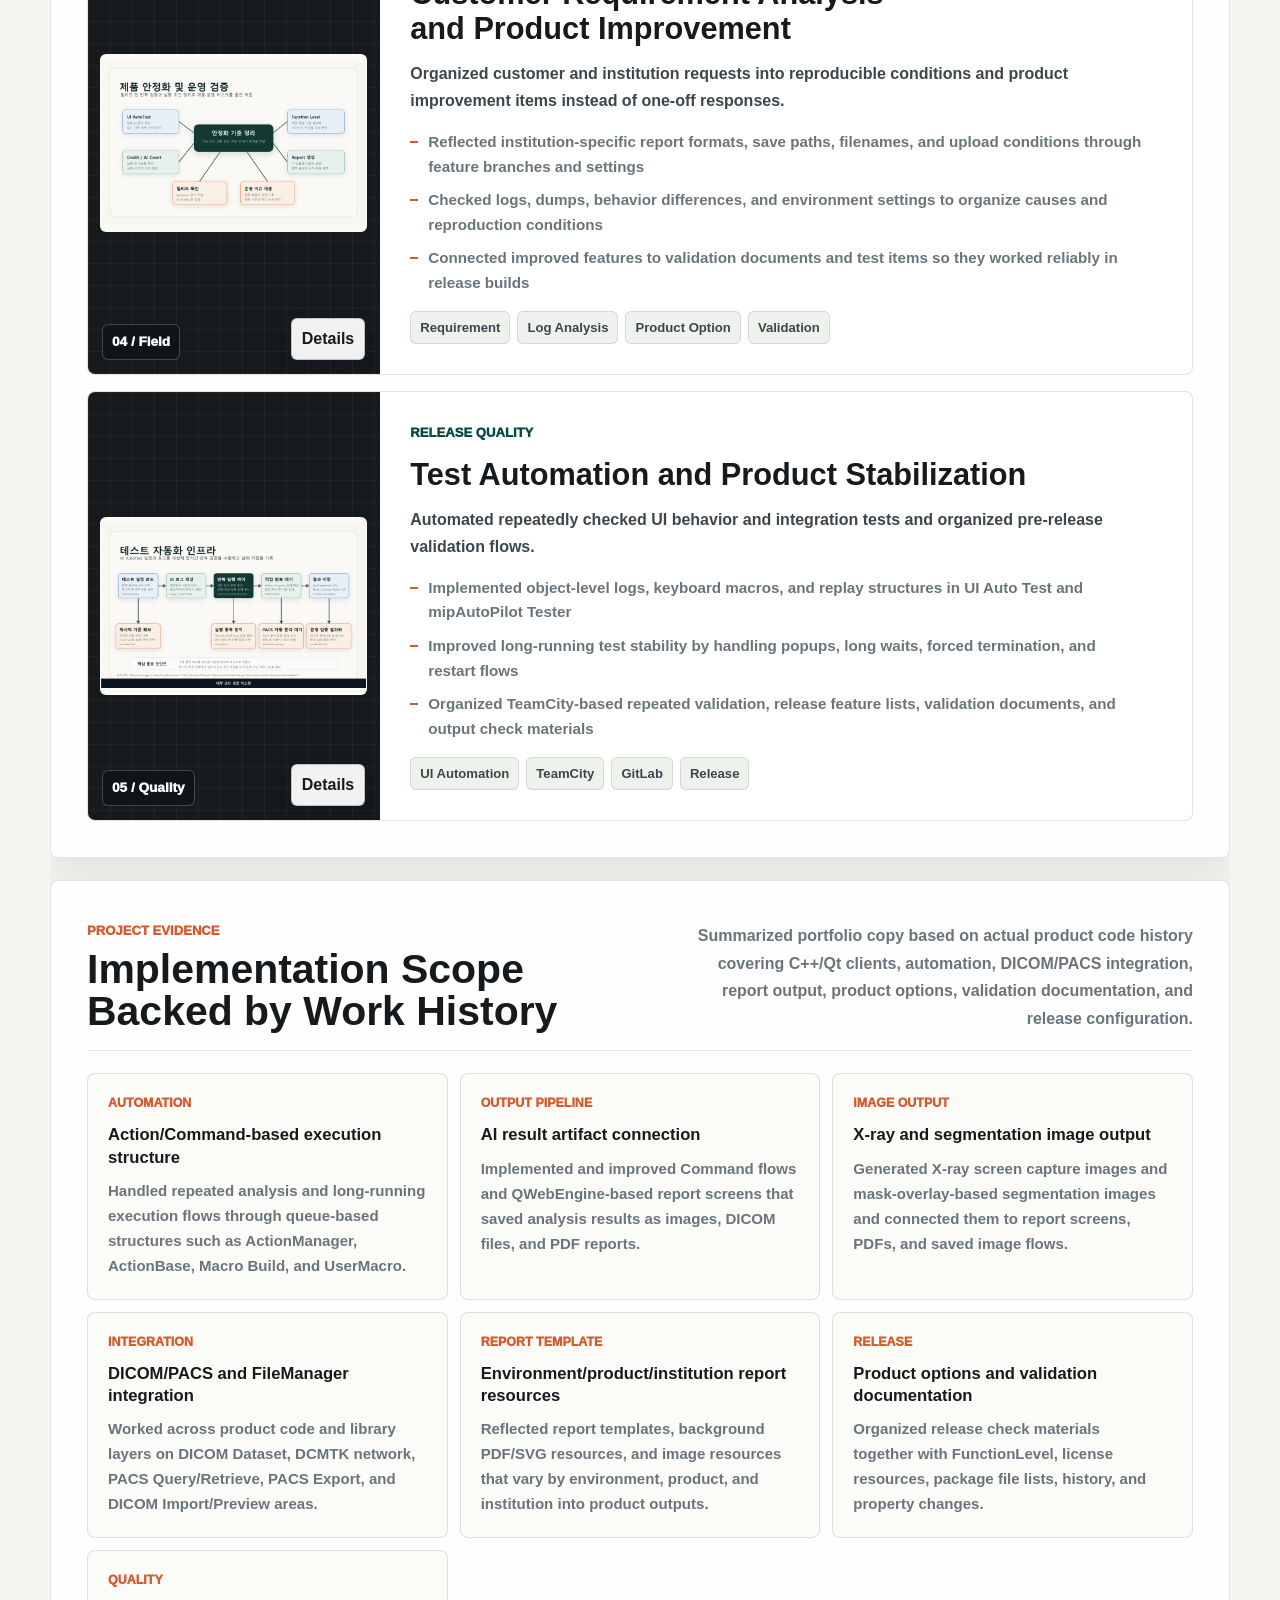
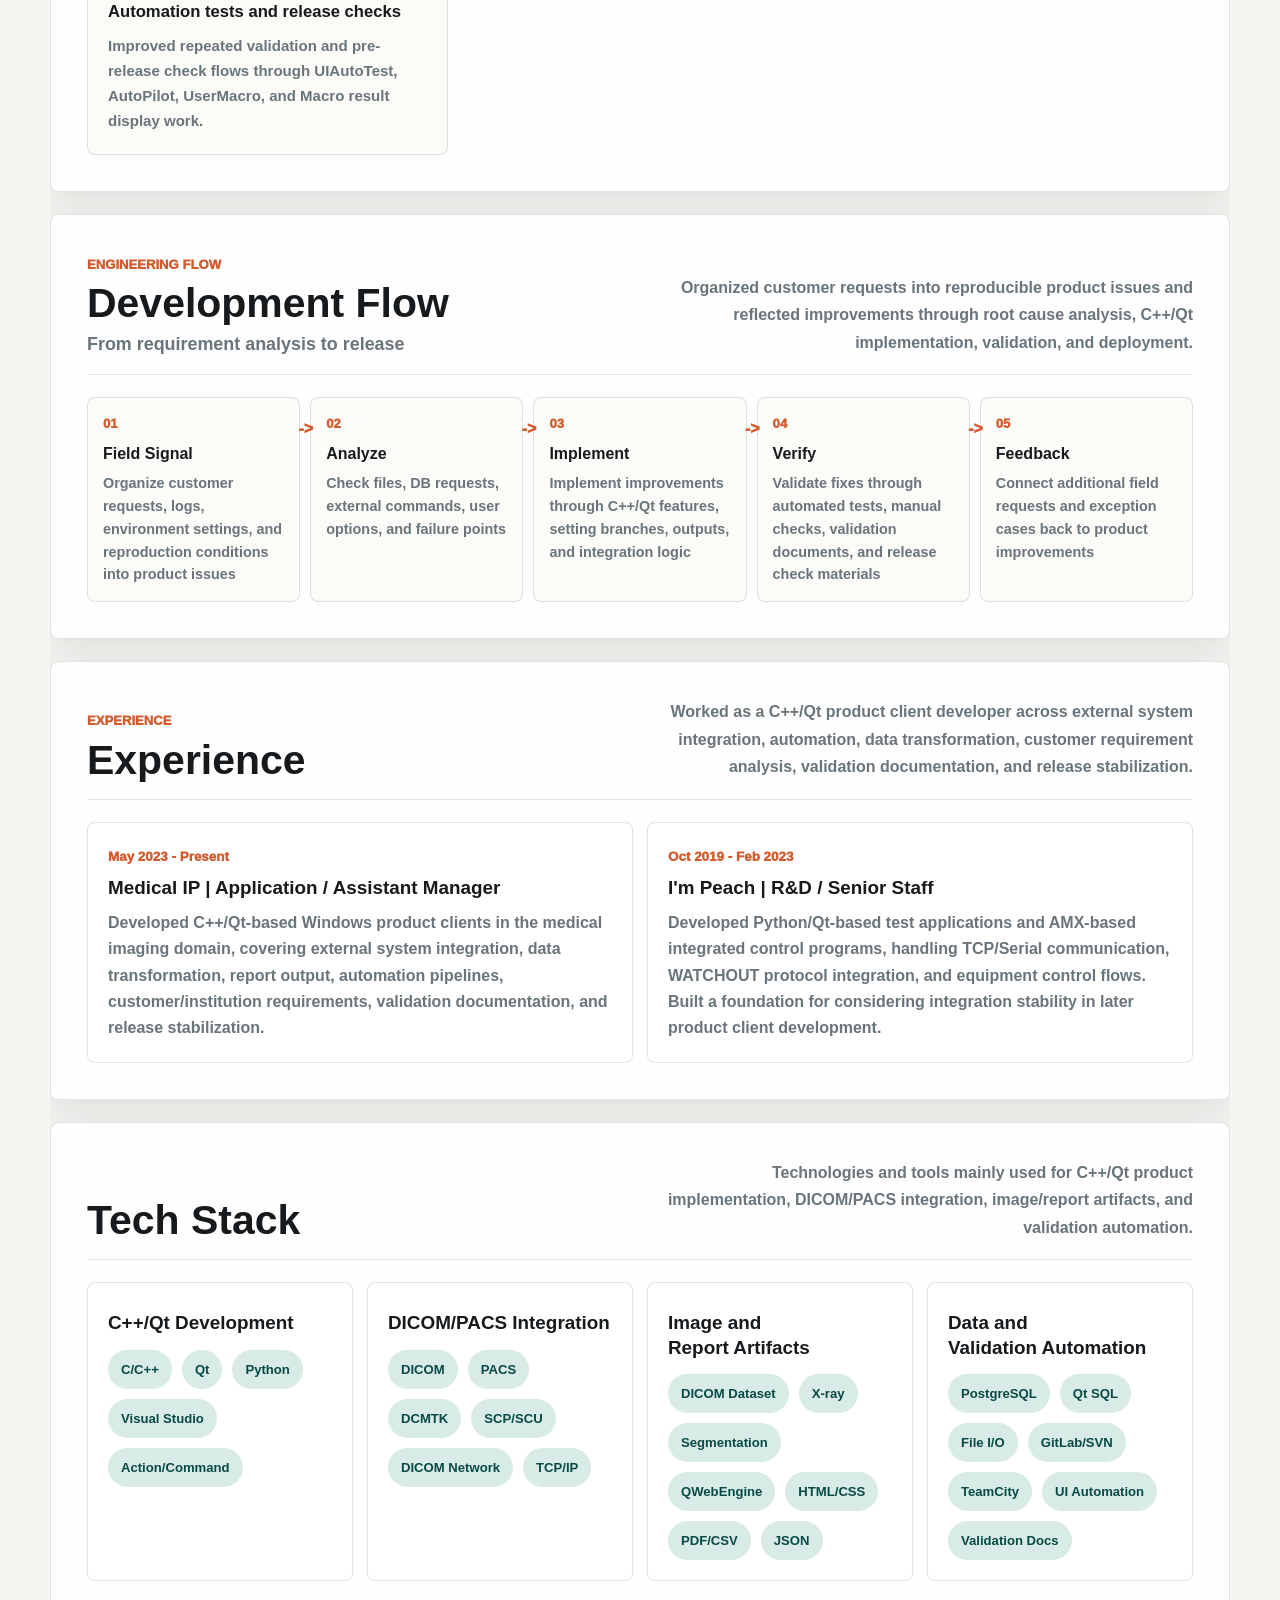
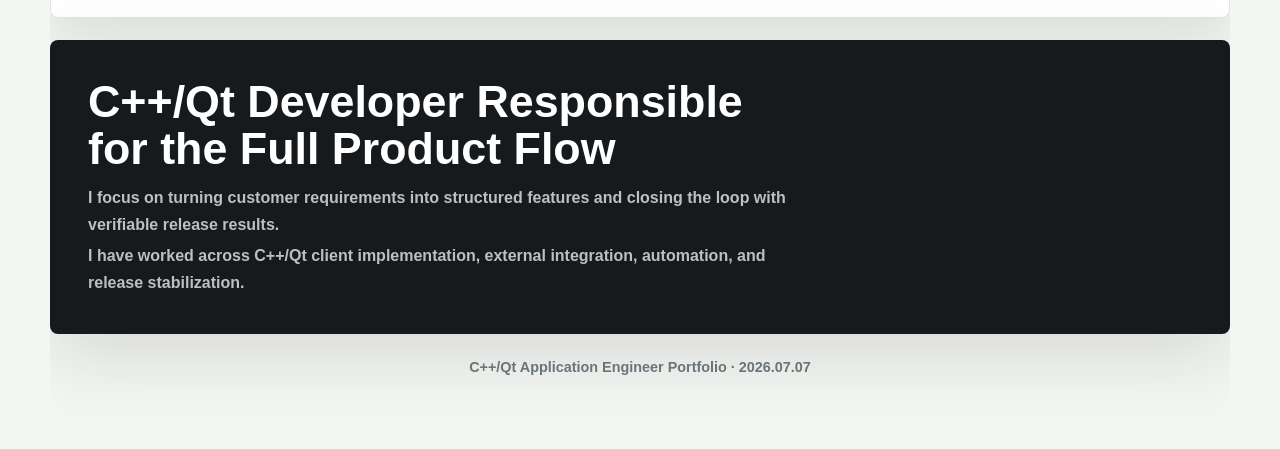
==== commit 09d28136: "Add portfolio language toggle" ====
--- a/index.html
+++ b/index.html
@@ -85,7 +85,7 @@
       min-height: 64px;
       display: flex;
       align-items: center;
-      justify-content: flex-start;
+      justify-content: space-between;
       gap: 20px;
     }
 
@@ -117,6 +117,34 @@
       overflow: hidden;
       text-overflow: ellipsis;
       white-space: nowrap;
+    }
+
+    .language-switch {
+      flex: 0 0 auto;
+      display: inline-flex;
+      align-items: center;
+      gap: 4px;
+      padding: 4px;
+      border: 1px solid var(--line);
+      border-radius: 8px;
+      background: rgba(255, 255, 255, 0.78);
+    }
+
+    .language-switch button {
+      min-width: 42px;
+      min-height: 32px;
+      border: 0;
+      border-radius: 6px;
+      color: var(--muted);
+      background: transparent;
+      cursor: pointer;
+      font-size: 0.84rem;
+      font-weight: 950;
+    }
+
+    .language-switch button[aria-pressed="true"] {
+      color: #fff;
+      background: var(--ink);
     }
 
     .nav {
@@ -1135,6 +1163,10 @@
         padding: 12px 0;
       }
 
+      .language-switch button {
+        min-width: 38px;
+      }
+
       .nav {
         top: auto;
         left: 10px;
@@ -1386,6 +1418,10 @@
           <span class="brand-mark">C++</span>
           <span>한재성 | C++ Application Engineer</span>
         </a>
+        <div class="language-switch" aria-label="언어 선택">
+          <button type="button" data-language-button="ko" aria-pressed="true">KO</button>
+          <button type="button" data-language-button="en" aria-pressed="false">EN</button>
+        </div>
       </div>
     </header>
     <nav class="nav" aria-label="주요 섹션">
@@ -1818,7 +1854,7 @@
 
   <script src="resource/media-manifest.js"></script>
   <script>
-    const projectPreviews = {
+    const projectPreviewsKo = {
       automation: {
         title: "C++/Qt 기반 자동화 파이프라인",
         meta: "C++ Structure",
@@ -1911,6 +1947,387 @@
       }
     };
 
+    const projectPreviewsEn = {
+      automation: {
+        title: "C++/Qt Automation Pipeline",
+        meta: "C++ Structure",
+        accent: "#0f6f68",
+        mediaFolder: "resource/01",
+        description:
+          "Separated repeated, failure-prone tasks into Command objects and an Action Queue to build a long-running automation flow.",
+        details: [
+          ["Command separation", "Separated long-running or failure-prone work such as file loading, analysis execution, layer export, mesh export, and image/DICOM/PDF report saving into Command objects."],
+          ["Action Queue execution", "Queued each Command and executed them sequentially, replacing manual UI steps with an automated flow."],
+          ["Failure handling", "Added handling for missing files, analysis failures, save failures, and status-recording failures, with logs and status values left at each failure point."],
+          ["Configuration-based branching", "Organized configuration structures and condition branches so different flows could be selected by product, module, and execution option."]
+        ],
+        labels: ["C++", "Qt", "Command", "Action Queue"]
+      },
+
+      reporting: {
+        title: "Data Transformation and PDF/CSV Output",
+        meta: "Data To Output",
+        accent: "#d35c2f",
+        mediaFolder: "resource/02",
+        description:
+          "Connected input medical images, X-ray captures, segmentation/mask overlays, metadata, and analysis results to screen display and PDF/CSV output.",
+        details: [
+          ["X-ray image saving", "Captured X-ray screen images during report generation and saved them as image resources that could be used by the HTML report."],
+          ["Segmentation image output", "Controlled segmentation/mask overlay display states by AI module and captured screen images as report WEBP files and saved image artifacts."],
+          ["Report data composition", "Collected input data, metadata, analysis results, memo/image data into a local output folder and reused the same data from HTML templates."],
+          ["QWebEngine PDF output", "Rendered HTML reports with QWebEngineView and generated PDFs using QWebEnginePage::printToPdf, waiting for completion signals to keep screen and saved reports consistent."],
+          ["Conditional output branching", "Branched which reports to display and save based on product, module, license, language, and institution conditions."],
+          ["Operational exception handling", "Handled operational data exceptions such as filenames, save paths, special characters, date values, and description fields."]
+        ],
+        labels: ["X-ray", "Segmentation", "Mask Overlay", "QWebEngine", "PDF", "CSV", "JSON"]
+      },
+
+      integration: {
+        title: "External System Integration and Status Management",
+        meta: "External Systems",
+        accent: "#2f6f9f",
+        mediaFolder: "resource/03",
+        mediaFiles: [
+          "01_PDF_PACS_DICOM_변환_업로드_흐름.png",
+          "05_제품_옵션_구성.png",
+          "06_결과_이미지_PACS업로드.png"
+        ],
+        description:
+          "Developed product operation flows connected to external systems, including DB requests, file transfer, DICOM/PACS integration, and command response status.",
+        details: [
+          ["DB request handling", "Received request keys through PostgreSQL notifications, queried the related data, and recorded result paths and success/failure status."],
+          ["DCMTK integration", "Implemented DICOM file send/receive, DICOM Echo, PACS query/download/upload flows with DCMTK and improved analysis result image upload flows."],
+          ["Status response", "Improved logic for checking port state, program busy state, and command response status in flows triggered by external requests."],
+          ["Product configuration", "Reflected customer and institution requirements through product settings and feature branches, and analyzed logs and behavior issues for improvement."]
+        ],
+        labels: ["PostgreSQL", "Qt SQL", "DCMTK", "TCP/IP"]
+      },
+
+      fieldops: {
+        title: "Customer Requirement Analysis and Product Improvement",
+        meta: "Field To Product",
+        accent: "#0f6f68",
+        mediaFolder: "resource/04",
+        mediaFiles: [
+          "00_대표_제품_안정화_기준.png",
+          "03_DeepCatch_X_Validation.png"
+        ],
+        description:
+          "Organized customer and institution requests into reproducible conditions, logs, configuration differences, and product improvement items for C++ application updates and release validation.",
+        details: [
+          ["Requirement organization", "Organized customer-environment-specific requirements such as report format, filename, save path, and upload conditions into product settings and feature branches."],
+          ["Root cause analysis", "Checked logs, dumps, behavior differences, and environment settings to turn field reports into reproducible conditions and candidate causes."],
+          ["Development item conversion", "Converted field requests into C++/Qt feature fixes, exception handling, option additions, and output improvements."],
+          ["Validation and sharing", "Connected modified features to test items, validation documents, and release check scopes so they could work reliably in release builds."]
+        ],
+        labels: ["Requirement", "Log Analysis", "Product Option", "Validation"]
+      },
+
+      quality: {
+        title: "Test Automation and Product Stabilization",
+        meta: "Release Quality",
+        accent: "#e7b84e",
+        mediaFolder: "resource/05",
+        description:
+          "Organized repeatedly checked UI behavior and integration scenarios into reproducible release validation flows using UI automation tests and TeamCity.",
+        details: [
+          ["UI behavior recording", "Recorded test target widgets and actions at the object level so repeated failures could be traced to the exact screen and operation."],
+          ["Keyboard macro and replay", "Saved repetitive input tests as keyboard macros and configuration files so they could be replayed."],
+          ["Interruption flow improvement", "Improved unexpected popup, long-wait, forced-termination, and restart flows to increase long-running test stability."],
+          ["Release validation documentation", "Organized TeamCity-based repeated validation flows and prepared release feature lists, validation documents, and output check materials."]
+        ],
+        labels: ["UI Automation", "TeamCity", "Docs", "Release"]
+      }
+    };
+
+    const pageTranslations = {
+      ko: {
+        documentTitle: "한재성 | C++/Qt Application Engineer",
+        brand: "한재성 | C++ Application Engineer",
+        brandAria: "처음으로 이동",
+        languageLabel: "언어 선택",
+        navAria: "주요 섹션",
+        nav: ["맨 위로", "작업 사례", "개발 흐름", "경력", "스택"],
+        print: "PDF",
+        heroAria: "소개",
+        heroTitle: ["제품 흐름을 구조화하는", "C++/Qt 개발자"],
+        summaryLabel: "Summary",
+        summaryText: "C++/Qt 기반 Windows 제품 클라이언트에서 UI, 파일 처리, 의료영상 이미지 출력, 외부 시스템 연동, 데이터 변환, PDF/CSV 출력, 자동화 파이프라인을 구현해 왔습니다. 의료영상 도메인에서 DICOM/PACS, X-ray/Segmentation 이미지, AI 분석 결과, 기관별 운영 조건을 다루며 요구사항을 재현 가능한 기능과 검증 가능한 릴리즈 흐름으로 연결하는 데 집중했습니다.",
+        summaryCta: "작업 사례 보기",
+        metricsAria: "핵심 요약",
+        metrics: ["제품 개발 경험", "Windows 앱", "검증/안정화", "요구 분석"],
+        profileLabel: "Profile",
+        profileRows: [
+          ["이름", "한재성"],
+          ["포지션", "C++/Qt Application Engineer"],
+          ["강점", "C++/Qt, Windows 클라이언트, 자동화 아키텍처, 외부 시스템 연동"],
+          ["연락처", "필요 시 별도 전달"]
+        ],
+        signal: {
+          label: "Core Signals",
+          title: "제품 완성도를 높이는 C++/Qt 개발 역량",
+          body: "C++/Qt 기반 제품 클라이언트 구현을 중심으로 의료영상 이미지 출력, 외부 시스템 연동, 자동화 파이프라인, 고객 이슈 분석, 검증 문서화, 릴리즈 안정화를 함께 다뤘습니다.",
+          cards: [
+            ["C++/Qt 제품 클라이언트", "Windows 데스크톱 애플리케이션에서 UI, 파일 처리, 설정 기반 분기, 출력 기능을 구현했습니다."],
+            ["자동화 파이프라인", "Command 계열 클래스와 Action Queue로 오래 걸리는 작업을 순차 실행 구조로 분리했습니다."],
+            ["의료영상 이미지 출력", "X-ray 캡처 이미지와 segmentation/mask overlay 이미지를 리포트·저장·업로드 산출물로 연결했습니다."],
+            ["외부 시스템 연동", "DB 알림, 파일 송수신, 프로토콜 연동, 상태 기록처럼 제품 밖 시스템과 이어지는 흐름을 다뤘습니다."],
+            ["고객 이슈 분석", "현장 요청을 그대로 처리하지 않고 재현 조건, 로그, 설정 차이, 제품 개선 항목으로 정리했습니다."],
+            ["문서화와 릴리즈 안정화", "요구사항 정리, 검증 문서, 릴리즈 확인 자료, 제품 옵션 확인까지 배포 전 품질을 챙겼습니다."]
+          ]
+        },
+        work: {
+          label: "Selected Projects",
+          title: "작업 사례",
+          note: "주요 프로젝트",
+          body: "각 항목은 요구사항 분석, C++/Qt 구현 구조 설계, 외부 연동, 검증과 릴리즈 안정화로 이어지는 실제 제품 개발 흐름을 기준으로 구성했습니다.",
+          notice: "의료기기 제품 보안과 의료정보 보호 기준상 실제 화면·데이터 일부는 비식별화하거나 재구성한 자료로 대체했습니다.",
+          button: "자세히 보기",
+          projects: [
+            {
+              alt: "자동화 파이프라인 대표 자료",
+              title: "C++/Qt 기반 자동화 파이프라인",
+              body: "반복 분석과 결과 저장 흐름을 Command 객체와 Action Queue로 분리해 장시간 실행 가능한 구조로 정리했습니다.",
+              bullets: ["파일 로드, 분석 실행, 결과 export, 리포트 저장 단계를 독립 Command로 분리", "실패 가능성이 있는 지점에 상태값과 로그를 남기고 다음 작업으로 이어지는 흐름 보강", "제품, 모듈, 실행 옵션에 따라 서로 다른 처리 흐름을 설정 기반으로 분기"]
+            },
+            {
+              alt: "리포트 출력 대표 자료",
+              title: "데이터 변환 및 PDF/CSV 출력",
+              body: "입력 의료영상, X-ray 캡처 이미지, segmentation/mask overlay, 분석 결과를 화면 표시와 PDF/CSV 출력으로 연결하는 리포트 흐름을 구현했습니다.",
+              bullets: ["X-ray 원본 캡처 이미지를 리포트 데이터로 저장하고 segmentation 결과 이미지를 모듈별로 생성", "QWebEngine HTML 렌더링과 QWebEnginePage::printToPdf 기반 PDF export 구현", "화면용 리포트와 저장용 리포트가 다르게 동작하지 않도록 완료 신호 기반 처리", "파일명, 저장 경로, 특수문자, 날짜 값 등 운영 환경 예외 처리"]
+            },
+            {
+              alt: "외부 시스템 연동 대표 자료",
+              title: "외부 시스템 연동과 상태 관리",
+              body: "DB 요청, 파일 송수신, PACS 업로드, command 응답 상태처럼 제품 밖 시스템과 이어지는 운영 흐름을 다뤘습니다.",
+              bullets: ["PostgreSQL 알림과 데이터 조회로 자동 실행 요청을 받아 처리하고 결과 상태 기록", "DCMTK 기반 DICOM 파일 송수신, Echo, 조회, 다운로드, 업로드 흐름 개발", "포트 상태, 프로그램 busy 상태, command 응답 상태 확인 로직 보강"]
+            },
+            {
+              alt: "고객 요구사항 분석과 제품 안정화 대표 자료",
+              title: "고객 요구사항 분석과 제품 개선",
+              body: "고객사/기관 요청과 운영 이슈를 단순 대응으로 끝내지 않고, 재현 가능한 조건과 제품 개선 항목으로 정리했습니다.",
+              bullets: ["기관별 리포트 형식, 저장 경로, 파일명, 업로드 조건을 기능 분기와 설정으로 반영", "로그, 덤프, 동작 차이, 환경 설정을 확인해 문제 원인과 재현 조건을 정리", "개선된 기능이 배포 버전에서 안정적으로 동작하도록 검증 문서와 테스트 항목으로 연결"]
+            },
+            {
+              alt: "테스트 자동화 대표 자료",
+              title: "테스트 자동화와 제품 안정화",
+              body: "반복 확인이 필요한 UI 동작과 연동 테스트를 자동화하고, 릴리즈 전 검증 흐름을 정리했습니다.",
+              bullets: ["UI Auto Test와 mipAutoPilot Tester에서 객체별 로그, 키보드 매크로, 재실행 구조 구현", "팝업, 긴 대기 상태, 강제 종료, 재시작 흐름을 보강해 장시간 테스트 안정성 개선", "TeamCity 기반 반복 검증과 릴리즈 전 기능 목록, 검증 문서, 출력 결과 확인 자료 정리"]
+            }
+          ]
+        },
+        evidence: {
+          label: "Project Evidence",
+          title: "프로젝트 근거로 확인한 구현 범위",
+          body: "실제 제품 코드 이력에서 확인되는 C++/Qt 클라이언트, 자동화, DICOM/PACS 연동, 리포트 출력, 제품 옵션·검증 문서화·릴리즈 구성 경험을 포트폴리오 문구로 정리했습니다.",
+          cards: [
+            ["Automation", "Action/Command 기반 실행 구조", "ActionManager, ActionBase, Macro Build, UserMacro 계열 작업을 통해 반복 분석과 장시간 실행 흐름을 큐 기반 구조로 다뤘습니다."],
+            ["Output Pipeline", "AI 결과 산출물 연결", "분석 결과를 이미지, DICOM, PDF 리포트로 저장하는 Command와 QWebEngine 기반 리포트 화면 흐름을 구현·보강했습니다."],
+            ["Image Output", "X-ray와 Segmentation 이미지 출력", "X-ray 화면 캡처 이미지와 mask overlay 기반 segmentation 이미지를 생성해 리포트 화면, PDF, 이미지 저장 흐름에 연결했습니다."],
+            ["Integration", "DICOM/PACS와 FileManager 연동", "DICOM Dataset, DCMTK 네트워크, PACS Query/Retrieve, PACS Export, DICOM Import/Preview 영역을 제품 코드와 라이브러리 양쪽에서 다뤘습니다."],
+            ["Report Template", "환경·제품·기관별 리포트 리소스 반영", "환경별, 제품별, 기관별로 달라지는 리포트 템플릿, 배경 PDF/SVG, 이미지 리소스를 제품 산출물에 맞춰 반영했습니다."],
+            ["Release", "제품 옵션과 검증 문서화", "FunctionLevel, 라이선스 리소스, 패키지 파일 목록, 히스토리·프로퍼티 변경과 함께 릴리즈 확인 자료를 정리했습니다."],
+            ["Quality", "자동화 테스트와 릴리즈 확인", "UIAutoTest, AutoPilot, UserMacro, Macro 결과 표시를 통해 반복 검증과 릴리즈 전 확인 흐름을 개선했습니다."]
+          ]
+        },
+        flow: {
+          label: "Engineering Flow",
+          title: "개발 흐름",
+          note: "요구 분석에서 릴리즈까지",
+          body: "고객 요청을 재현 가능한 제품 이슈로 정리하고, 원인 분석과 C++/Qt 구현, 검증, 배포까지 이어지는 흐름으로 개선 사항을 반영했습니다.",
+          steps: [
+            ["Field Signal", "고객 요청, 로그, 환경 설정, 재현 조건을 제품 이슈로 정리"],
+            ["Analyze", "파일, DB 요청, 외부 command, 사용자 옵션의 흐름과 실패 지점을 확인"],
+            ["Implement", "C++/Qt 기능, 설정 분기, 출력물, 연동 로직으로 개선 사항 구현"],
+            ["Verify", "자동 테스트, 수동 확인, 검증 문서와 릴리즈 확인 자료로 수정 결과를 검증"],
+            ["Feedback", "현장 적용 후 추가 요청과 예외 케이스를 다시 제품 개선으로 연결"]
+          ]
+        },
+        experience: {
+          label: "Experience",
+          title: "경력",
+          body: "C++/Qt 제품 클라이언트 개발자로 외부 시스템 연동, 자동화, 데이터 변환, 고객 요구사항 분석, 검증 문서화와 릴리즈 안정화 업무를 수행했습니다.",
+          cards: [
+            ["2023.05 - 재직중", "메디컬아이피 | Application / 대리", "의료영상 도메인의 C++/Qt 기반 Windows 제품 클라이언트 개발, 외부 시스템 연동, 데이터 변환 및 리포트 출력, 자동화 파이프라인, 고객사/기관 요구사항 대응, 검증 문서화와 릴리즈 안정화 업무를 수행했습니다."],
+            ["2019.10 - 2023.02", "아임피치 | R&D / 주임", "Python/Qt 기반 테스트 애플리케이션과 AMX 기반 통합 제어 프로그램을 개발하며 TCP/Serial 통신, WATCHOUT 프로토콜 연동, 장비 제어 흐름을 다뤘습니다. 외부 장비와 소프트웨어가 함께 동작하는 구조를 다루며 이후 제품 클라이언트 개발에서 연동 안정성을 고려하는 기반을 쌓았습니다."]
+          ]
+        },
+        stack: {
+          title: "기술 스택",
+          body: "C++/Qt 제품 구현, DICOM/PACS 연동, 영상·리포트 산출물, 검증 자동화에서 주로 사용한 기술과 도구입니다.",
+          groups: [
+            ["C++/Qt 개발", ["C/C++", "Qt", "Python", "Visual Studio", "Action/Command"]],
+            ["DICOM/PACS 연동", ["DICOM", "PACS", "DCMTK", "SCP/SCU", "DICOM Network", "TCP/IP"]],
+            ["영상·리포트 산출물", ["DICOM Dataset", "X-ray", "Segmentation", "QWebEngine", "HTML/CSS", "PDF/CSV", "JSON"]],
+            ["데이터·검증 자동화", ["PostgreSQL", "Qt SQL", "File I/O", "GitLab/SVN", "TeamCity", "UI 자동화", "검증 문서"]]
+          ]
+        },
+        closing: {
+          aria: "마무리",
+          title: "제품 흐름을 끝까지 책임지는 C++/Qt 개발자",
+          lines: ["고객 요구를 구조화된 기능으로 구현하고, 검증 가능한 배포 결과로 마무리하는 데 집중합니다.", "C++/Qt 클라이언트 구현, 외부 연동, 자동화, 릴리즈 안정화까지 제품 흐름 전반을 다뤄왔습니다."]
+        },
+        footer: "C++/Qt Application Engineer Portfolio · 2026.07.07",
+        lightbox: {
+          close: "닫기",
+          zoomOut: "이미지 축소",
+          zoomReset: "배율 초기화",
+          zoomIn: "이미지 확대",
+          prev: "이전 자료",
+          next: "다음 자료",
+          hint: "설명 영역은 스크롤해서 전체 내용을 볼 수 있습니다.",
+          imageSuffix: "이미지",
+          videoSuffix: "영상",
+          fallbackSuffix: "대체 프리뷰",
+          material: "자료"
+        }
+      },
+      en: {
+        documentTitle: "JaeSung Han | C++/Qt Application Engineer",
+        brand: "JaeSung Han | C++ Application Engineer",
+        brandAria: "Go to top",
+        languageLabel: "Language",
+        navAria: "Primary sections",
+        nav: ["Top", "Projects", "Flow", "Experience", "Stack"],
+        print: "PDF",
+        heroAria: "Introduction",
+        heroTitle: ["Structuring Product Flows", "C++/Qt Developer"],
+        summaryLabel: "Summary",
+        summaryText: "I have built C++/Qt-based Windows product clients covering UI, file handling, medical image output, external system integration, data transformation, PDF/CSV output, and automation pipelines. In the medical imaging domain, I worked with DICOM/PACS, X-ray and segmentation images, AI analysis results, and institution-specific operating conditions, connecting requirements to reproducible features and verifiable release flows.",
+        summaryCta: "View Projects",
+        metricsAria: "Key summary",
+        metrics: ["Product development", "Windows apps", "Validation/release", "Requirement analysis"],
+        profileLabel: "Profile",
+        profileRows: [
+          ["Name", "JaeSung Han"],
+          ["Position", "C++/Qt Application Engineer"],
+          ["Strengths", "C++/Qt, Windows product clients, automation architecture, external system integration"],
+          ["Contact", "Available upon request"]
+        ],
+        signal: {
+          label: "Core Signals",
+          title: "C++/Qt Capabilities That Improve Product Completeness",
+          body: "Focused on C++/Qt product client implementation while handling medical image output, external system integration, automation pipelines, customer issue analysis, validation documentation, and release stabilization.",
+          cards: [
+            ["C++/Qt Product Client", "Implemented UI, file handling, configuration-based branching, and output features for Windows desktop applications."],
+            ["Automation Pipeline", "Separated long-running work into sequential execution flows using Command classes and an Action Queue."],
+            ["Medical Image Output", "Connected X-ray capture images and segmentation/mask overlays to report, save, and upload artifacts."],
+            ["External System Integration", "Handled flows connected to systems outside the product, including DB notifications, file transfer, protocol integration, and status records."],
+            ["Customer Issue Analysis", "Organized field requests into reproducible conditions, logs, configuration differences, and product improvement items."],
+            ["Documentation and Release Stabilization", "Covered pre-release quality through requirements organization, validation documents, release check materials, and product option checks."]
+          ]
+        },
+        work: {
+          label: "Selected Projects",
+          title: "Work Cases",
+          note: "Key Projects",
+          body: "Each item is organized around the actual product development flow from requirement analysis and C++/Qt implementation structure to external integration, validation, and release stabilization.",
+          notice: "Due to medical device product security and medical information protection requirements, some real screens and data have been de-identified or reconstructed.",
+          button: "Details",
+          projects: [
+            {
+              alt: "Automation pipeline representative material",
+              title: "C++/Qt Automation Pipeline",
+              body: "Separated repeated analysis and result-saving flows into Command objects and an Action Queue to build a long-running structure.",
+              bullets: ["Separated file loading, analysis execution, result export, and report saving into independent Commands", "Added status values and logs at failure-prone points and continued the next work flow", "Branched different processing flows by product, module, and execution options through configuration"]
+            },
+            {
+              alt: "Report output representative material",
+              title: "Data Transformation and PDF/CSV Output",
+              body: "Connected input medical images, X-ray captures, segmentation/mask overlays, and analysis results to screen display and PDF/CSV output.",
+              bullets: ["Saved X-ray source capture images as report data and generated segmentation result images by module", "Implemented PDF export based on QWebEngine HTML rendering and QWebEnginePage::printToPdf", "Used completion-signal-based handling so screen reports and saved reports did not behave differently", "Handled operational exceptions such as filenames, save paths, special characters, and date values"]
+            },
+            {
+              alt: "External system integration representative material",
+              title: "External System Integration and Status Management",
+              body: "Handled operation flows connected to systems outside the product, including DB requests, file transfer, PACS upload, and command response status.",
+              bullets: ["Received automatic execution requests through PostgreSQL notifications and queries, then recorded result status", "Developed DCMTK-based DICOM file send/receive, Echo, query, download, and upload flows", "Improved port state, program busy state, and command response state checks"]
+            },
+            {
+              alt: "Customer requirement analysis and product stabilization representative material",
+              title: "Customer Requirement Analysis and Product Improvement",
+              body: "Organized customer and institution requests into reproducible conditions and product improvement items instead of one-off responses.",
+              bullets: ["Reflected institution-specific report formats, save paths, filenames, and upload conditions through feature branches and settings", "Checked logs, dumps, behavior differences, and environment settings to organize causes and reproduction conditions", "Connected improved features to validation documents and test items so they worked reliably in release builds"]
+            },
+            {
+              alt: "Test automation representative material",
+              title: "Test Automation and Product Stabilization",
+              body: "Automated repeatedly checked UI behavior and integration tests and organized pre-release validation flows.",
+              bullets: ["Implemented object-level logs, keyboard macros, and replay structures in UI Auto Test and mipAutoPilot Tester", "Improved long-running test stability by handling popups, long waits, forced termination, and restart flows", "Organized TeamCity-based repeated validation, release feature lists, validation documents, and output check materials"]
+            }
+          ]
+        },
+        evidence: {
+          label: "Project Evidence",
+          title: "Implementation Scope Backed by Work History",
+          body: "Summarized portfolio copy based on actual product code history covering C++/Qt clients, automation, DICOM/PACS integration, report output, product options, validation documentation, and release configuration.",
+          cards: [
+            ["Automation", "Action/Command-based execution structure", "Handled repeated analysis and long-running execution flows through queue-based structures such as ActionManager, ActionBase, Macro Build, and UserMacro."],
+            ["Output Pipeline", "AI result artifact connection", "Implemented and improved Command flows and QWebEngine-based report screens that saved analysis results as images, DICOM files, and PDF reports."],
+            ["Image Output", "X-ray and segmentation image output", "Generated X-ray screen capture images and mask-overlay-based segmentation images and connected them to report screens, PDFs, and saved image flows."],
+            ["Integration", "DICOM/PACS and FileManager integration", "Worked across product code and library layers on DICOM Dataset, DCMTK network, PACS Query/Retrieve, PACS Export, and DICOM Import/Preview areas."],
+            ["Report Template", "Environment/product/institution report resources", "Reflected report templates, background PDF/SVG resources, and image resources that vary by environment, product, and institution into product outputs."],
+            ["Release", "Product options and validation documentation", "Organized release check materials together with FunctionLevel, license resources, package file lists, history, and property changes."],
+            ["Quality", "Automation tests and release checks", "Improved repeated validation and pre-release check flows through UIAutoTest, AutoPilot, UserMacro, and Macro result display work."]
+          ]
+        },
+        flow: {
+          label: "Engineering Flow",
+          title: "Development Flow",
+          note: "From requirement analysis to release",
+          body: "Organized customer requests into reproducible product issues and reflected improvements through root cause analysis, C++/Qt implementation, validation, and deployment.",
+          steps: [
+            ["Field Signal", "Organize customer requests, logs, environment settings, and reproduction conditions into product issues"],
+            ["Analyze", "Check files, DB requests, external commands, user options, and failure points"],
+            ["Implement", "Implement improvements through C++/Qt features, setting branches, outputs, and integration logic"],
+            ["Verify", "Validate fixes through automated tests, manual checks, validation documents, and release check materials"],
+            ["Feedback", "Connect additional field requests and exception cases back to product improvements"]
+          ]
+        },
+        experience: {
+          label: "Experience",
+          title: "Experience",
+          body: "Worked as a C++/Qt product client developer across external system integration, automation, data transformation, customer requirement analysis, validation documentation, and release stabilization.",
+          cards: [
+            ["May 2023 - Present", "Medical IP | Application / Assistant Manager", "Developed C++/Qt-based Windows product clients in the medical imaging domain, covering external system integration, data transformation, report output, automation pipelines, customer/institution requirements, validation documentation, and release stabilization."],
+            ["Oct 2019 - Feb 2023", "I'm Peach | R&D / Senior Staff", "Developed Python/Qt-based test applications and AMX-based integrated control programs, handling TCP/Serial communication, WATCHOUT protocol integration, and equipment control flows. Built a foundation for considering integration stability in later product client development."]
+          ]
+        },
+        stack: {
+          title: "Tech Stack",
+          body: "Technologies and tools mainly used for C++/Qt product implementation, DICOM/PACS integration, image/report artifacts, and validation automation.",
+          groups: [
+            ["C++/Qt Development", ["C/C++", "Qt", "Python", "Visual Studio", "Action/Command"]],
+            ["DICOM/PACS Integration", ["DICOM", "PACS", "DCMTK", "SCP/SCU", "DICOM Network", "TCP/IP"]],
+            ["Image and Report Artifacts", ["DICOM Dataset", "X-ray", "Segmentation", "QWebEngine", "HTML/CSS", "PDF/CSV", "JSON"]],
+            ["Data and Validation Automation", ["PostgreSQL", "Qt SQL", "File I/O", "GitLab/SVN", "TeamCity", "UI Automation", "Validation Docs"]]
+          ]
+        },
+        closing: {
+          aria: "Closing",
+          title: "C++/Qt Developer Responsible for the Full Product Flow",
+          lines: ["I focus on turning customer requirements into structured features and closing the loop with verifiable release results.", "I have worked across C++/Qt client implementation, external integration, automation, and release stabilization."]
+        },
+        footer: "C++/Qt Application Engineer Portfolio · 2026.07.07",
+        lightbox: {
+          close: "Close",
+          zoomOut: "Zoom out",
+          zoomReset: "Reset zoom",
+          zoomIn: "Zoom in",
+          prev: "Previous material",
+          next: "Next material",
+          hint: "Scroll the description area to view the full content.",
+          imageSuffix: "image",
+          videoSuffix: "video",
+          fallbackSuffix: "fallback preview",
+          material: "Material"
+        }
+      }
+    };
+
+    let activeLanguage = "ko";
+    let projectPreviews = projectPreviewsKo;
+
     const lightbox = document.querySelector("#project-lightbox");
     const lightboxMedia = document.querySelector("#lightbox-media");
     const lightboxMeta = document.querySelector("#lightbox-meta");
@@ -1939,6 +2356,176 @@
     const mediaZoomMin = 1;
     const mediaZoomMax = 3;
     const mediaZoomStep = 0.25;
+
+    function setText(selector, value) {
+      const element = document.querySelector(selector);
+      if (element) element.textContent = value;
+    }
+
+    function setAttribute(selector, name, value) {
+      const element = document.querySelector(selector);
+      if (element) element.setAttribute(name, value);
+    }
+
+    function setChipList(list, values) {
+      list.replaceChildren(...values.map((value) => {
+        const item = document.createElement("li");
+        item.textContent = value;
+        return item;
+      }));
+    }
+
+    function renderLightboxCopy(project) {
+      lightboxMeta.textContent = project.meta || "";
+      lightboxMeta.hidden = !project.meta;
+      lightboxTitle.textContent = project.title;
+      lightboxDescription.textContent = project.description;
+      lightboxDetails.replaceChildren(...(project.details || []).map(([title, body]) => {
+        const item = document.createElement("li");
+        const heading = document.createElement("strong");
+        const text = document.createElement("span");
+        heading.textContent = title;
+        text.textContent = body;
+        item.append(heading, text);
+        return item;
+      }));
+    }
+
+    function applyLanguage(language, options = {}) {
+      const lang = language === "en" ? "en" : "ko";
+      const text = pageTranslations[lang];
+      activeLanguage = lang;
+      projectPreviews = lang === "en" ? projectPreviewsEn : projectPreviewsKo;
+      document.documentElement.lang = lang;
+      document.title = text.documentTitle;
+      document.body.dataset.language = lang;
+
+      if (options.persist) {
+        try {
+          window.localStorage.setItem("portfolioLanguage", lang);
+        } catch {
+          // localStorage can be unavailable when opened from restricted environments.
+        }
+      }
+
+      document.querySelectorAll("[data-language-button]").forEach((button) => {
+        button.setAttribute("aria-pressed", String(button.dataset.languageButton === lang));
+      });
+
+      setAttribute(".brand", "aria-label", text.brandAria);
+      setText(".brand span:last-child", text.brand);
+      setAttribute(".language-switch", "aria-label", text.languageLabel);
+      setAttribute(".nav", "aria-label", text.navAria);
+      document.querySelectorAll(".nav a").forEach((item, index) => {
+        item.textContent = text.nav[index];
+      });
+      setText("[data-print-page]", text.print);
+      setAttribute(".hero", "aria-label", text.heroAria);
+      setText(".hero-title span:nth-child(1)", text.heroTitle[0]);
+      setText(".hero-title span:nth-child(2)", text.heroTitle[1]);
+      setText("#summary-title", text.summaryLabel);
+      setText(".summary-text", text.summaryText);
+      setText(".summary-cta", text.summaryCta);
+      setAttribute(".summary-metrics", "aria-label", text.metricsAria);
+      document.querySelectorAll(".summary-metric span").forEach((item, index) => {
+        item.textContent = text.metrics[index];
+      });
+      setText("#profile-title", text.profileLabel);
+      document.querySelectorAll(".profile-row").forEach((row, index) => {
+        const [term, description] = text.profileRows[index];
+        row.querySelector("dt").textContent = term;
+        row.querySelector("dd").textContent = description;
+      });
+
+      const signalSection = document.querySelector('[aria-labelledby="signal-title"]');
+      signalSection.querySelector(".section-label").textContent = text.signal.label;
+      signalSection.querySelector("#signal-title").textContent = text.signal.title;
+      signalSection.querySelector(".section-header p").textContent = text.signal.body;
+      signalSection.querySelectorAll(".signal-card").forEach((card, index) => {
+        const [title, body] = text.signal.cards[index];
+        card.querySelector("strong").textContent = title;
+        card.querySelector("p").textContent = body;
+      });
+
+      setText("#work .section-label", text.work.label);
+      setText("#work-title .section-title-line", text.work.title);
+      setText("#work-title .section-title-note", text.work.note);
+      setText("#work .section-header p", text.work.body);
+      setText("#work .section-notice", text.work.notice);
+      document.querySelectorAll("#work .project-card").forEach((card, index) => {
+        const project = text.work.projects[index];
+        card.querySelector("img").alt = project.alt;
+        card.querySelector(".project-preview-trigger").textContent = text.work.button;
+        card.querySelector("h3").textContent = project.title;
+        card.querySelector(".project-body > p").textContent = project.body;
+        card.querySelectorAll(".bullet-list li").forEach((item, bulletIndex) => {
+          item.textContent = project.bullets[bulletIndex];
+        });
+      });
+
+      const evidenceSection = document.querySelector('[aria-labelledby="evidence-title"]');
+      evidenceSection.querySelector(".section-label").textContent = text.evidence.label;
+      evidenceSection.querySelector("#evidence-title").textContent = text.evidence.title;
+      evidenceSection.querySelector(".section-header p").textContent = text.evidence.body;
+      evidenceSection.querySelectorAll(".evidence-card").forEach((card, index) => {
+        const [label, title, body] = text.evidence.cards[index];
+        card.querySelector("span").textContent = label;
+        card.querySelector("strong").textContent = title;
+        card.querySelector("p").textContent = body;
+      });
+
+      setText("#flow .section-label", text.flow.label);
+      setText("#flow-title .section-title-line", text.flow.title);
+      setText("#flow-title .section-title-note", text.flow.note);
+      setText("#flow .section-header p", text.flow.body);
+      document.querySelectorAll(".flow-step").forEach((step, index) => {
+        const [title, body] = text.flow.steps[index];
+        step.querySelector("strong").textContent = title;
+        step.querySelector("p").textContent = body;
+      });
+
+      setText("#experience .section-label", text.experience.label);
+      setText("#experience-title", text.experience.title);
+      setText("#experience .section-header p", text.experience.body);
+      document.querySelectorAll(".experience-card").forEach((card, index) => {
+        const [period, title, body] = text.experience.cards[index];
+        card.querySelector(".period").textContent = period;
+        card.querySelector("h3").textContent = title;
+        card.querySelector("p").textContent = body;
+      });
+
+      setText("#stack-title", text.stack.title);
+      setText("#stack .section-header p", text.stack.body);
+      document.querySelectorAll(".stack-group").forEach((group, index) => {
+        const [title, chips] = text.stack.groups[index];
+        group.querySelector("h3").textContent = title;
+        setChipList(group.querySelector(".chips"), chips);
+      });
+
+      setAttribute(".closing", "aria-label", text.closing.aria);
+      setText(".closing h2", text.closing.title);
+      document.querySelectorAll(".closing p span").forEach((line, index) => {
+        line.textContent = text.closing.lines[index];
+      });
+      setText(".footer-note", text.footer);
+
+      setAttribute(".lightbox-close", "aria-label", text.lightbox.close);
+      setAttribute("#lightbox-zoom-out", "aria-label", text.lightbox.zoomOut);
+      setAttribute("#lightbox-zoom-reset", "aria-label", text.lightbox.zoomReset);
+      setAttribute("#lightbox-zoom-in", "aria-label", text.lightbox.zoomIn);
+      setAttribute("#lightbox-prev", "aria-label", text.lightbox.prev);
+      setAttribute("#lightbox-next", "aria-label", text.lightbox.next);
+      setText(".lightbox-scroll-hint", text.lightbox.hint);
+
+      const openProjectId = lightbox.dataset.projectId;
+      if (openProjectId) {
+        const project = projectPreviews[openProjectId];
+        if (project) {
+          renderLightboxCopy(project);
+          renderCurrentMedia(project);
+        }
+      }
+    }
 
     function escapeXml(value) {
       return String(value)
@@ -2034,10 +2621,11 @@
     }
 
     function showNoImage(project) {
+      const lightboxText = pageTranslations[activeLanguage].lightbox;
       const empty = document.createElement("img");
       empty.className = "lightbox-empty";
       empty.src = makePreviewImage(project);
-      empty.alt = `${project.title} 대체 프리뷰`;
+      empty.alt = `${project.title} ${lightboxText.fallbackSuffix}`;
       lightboxMedia.replaceChildren(empty);
     }
 
@@ -2075,6 +2663,7 @@
     }
 
     function createMediaElement(project, candidate) {
+      const lightboxText = pageTranslations[activeLanguage].lightbox;
       const media = document.createElement(candidate.type === "video" ? "video" : "img");
       media.src = candidate.src;
 
@@ -2082,9 +2671,9 @@
         media.controls = true;
         media.playsInline = true;
         media.preload = "metadata";
-        media.setAttribute("aria-label", `${project.title} 영상`);
+        media.setAttribute("aria-label", `${project.title} ${lightboxText.videoSuffix}`);
       } else {
-        media.alt = `${project.title} 이미지`;
+        media.alt = `${project.title} ${lightboxText.imageSuffix}`;
       }
 
       return media;
@@ -2126,7 +2715,7 @@
       setZoomControlsVisible(item.type === "image");
       resetMediaZoom();
       lightboxCount.innerHTML = `<span class="lightbox-media-title"></span><span class="lightbox-media-index"></span>`;
-      lightboxCount.querySelector(".lightbox-media-title").textContent = item.title || "자료";
+      lightboxCount.querySelector(".lightbox-media-title").textContent = item.title || pageTranslations[activeLanguage].lightbox.material;
       lightboxCount.querySelector(".lightbox-media-index").textContent = `${currentMediaIndex + 1} / ${currentMediaItems.length}`;
       lightboxPrev.disabled = currentMediaItems.length <= 1;
       lightboxNext.disabled = currentMediaItems.length <= 1;
@@ -2146,19 +2735,7 @@
 
       lastFocusedTrigger = trigger;
       loadProjectMedia(project);
-      lightboxMeta.textContent = project.meta || "";
-      lightboxMeta.hidden = !project.meta;
-      lightboxTitle.textContent = project.title;
-      lightboxDescription.textContent = project.description;
-      lightboxDetails.replaceChildren(...(project.details || []).map(([title, body]) => {
-        const item = document.createElement("li");
-        const heading = document.createElement("strong");
-        const text = document.createElement("span");
-        heading.textContent = title;
-        text.textContent = body;
-        item.append(heading, text);
-        return item;
-      }));
+      renderLightboxCopy(project);
       lightbox.dataset.projectId = projectId;
       lightbox.setAttribute("aria-hidden", "false");
       lightboxCopy.scrollTop = 0;
@@ -2248,6 +2825,10 @@
       button.addEventListener("click", () => openLightbox(button.dataset.project, button));
     });
 
+    document.querySelectorAll("[data-language-button]").forEach((button) => {
+      button.addEventListener("click", () => applyLanguage(button.dataset.languageButton, { persist: true }));
+    });
+
     document.querySelectorAll("[data-print-page]").forEach((button) => {
       button.addEventListener("click", () => window.print());
     });
@@ -2301,6 +2882,22 @@
       }
     });
 
+    function getInitialLanguage() {
+      try {
+        const savedLanguage = window.localStorage.getItem("portfolioLanguage");
+        if (savedLanguage === "ko" || savedLanguage === "en") {
+          return savedLanguage;
+        }
+      } catch {
+        // Ignore storage errors and fall back to browser language.
+      }
+
+      const preferredLanguage = (navigator.languages?.[0] || navigator.language || "").toLowerCase();
+      return preferredLanguage.startsWith("ko") ? "ko" : "en";
+    }
+
+    applyLanguage(getInitialLanguage());
+
     window.addEventListener("load", () => {
       if (!window.location.hash) return;
       const target = document.querySelector(window.location.hash);
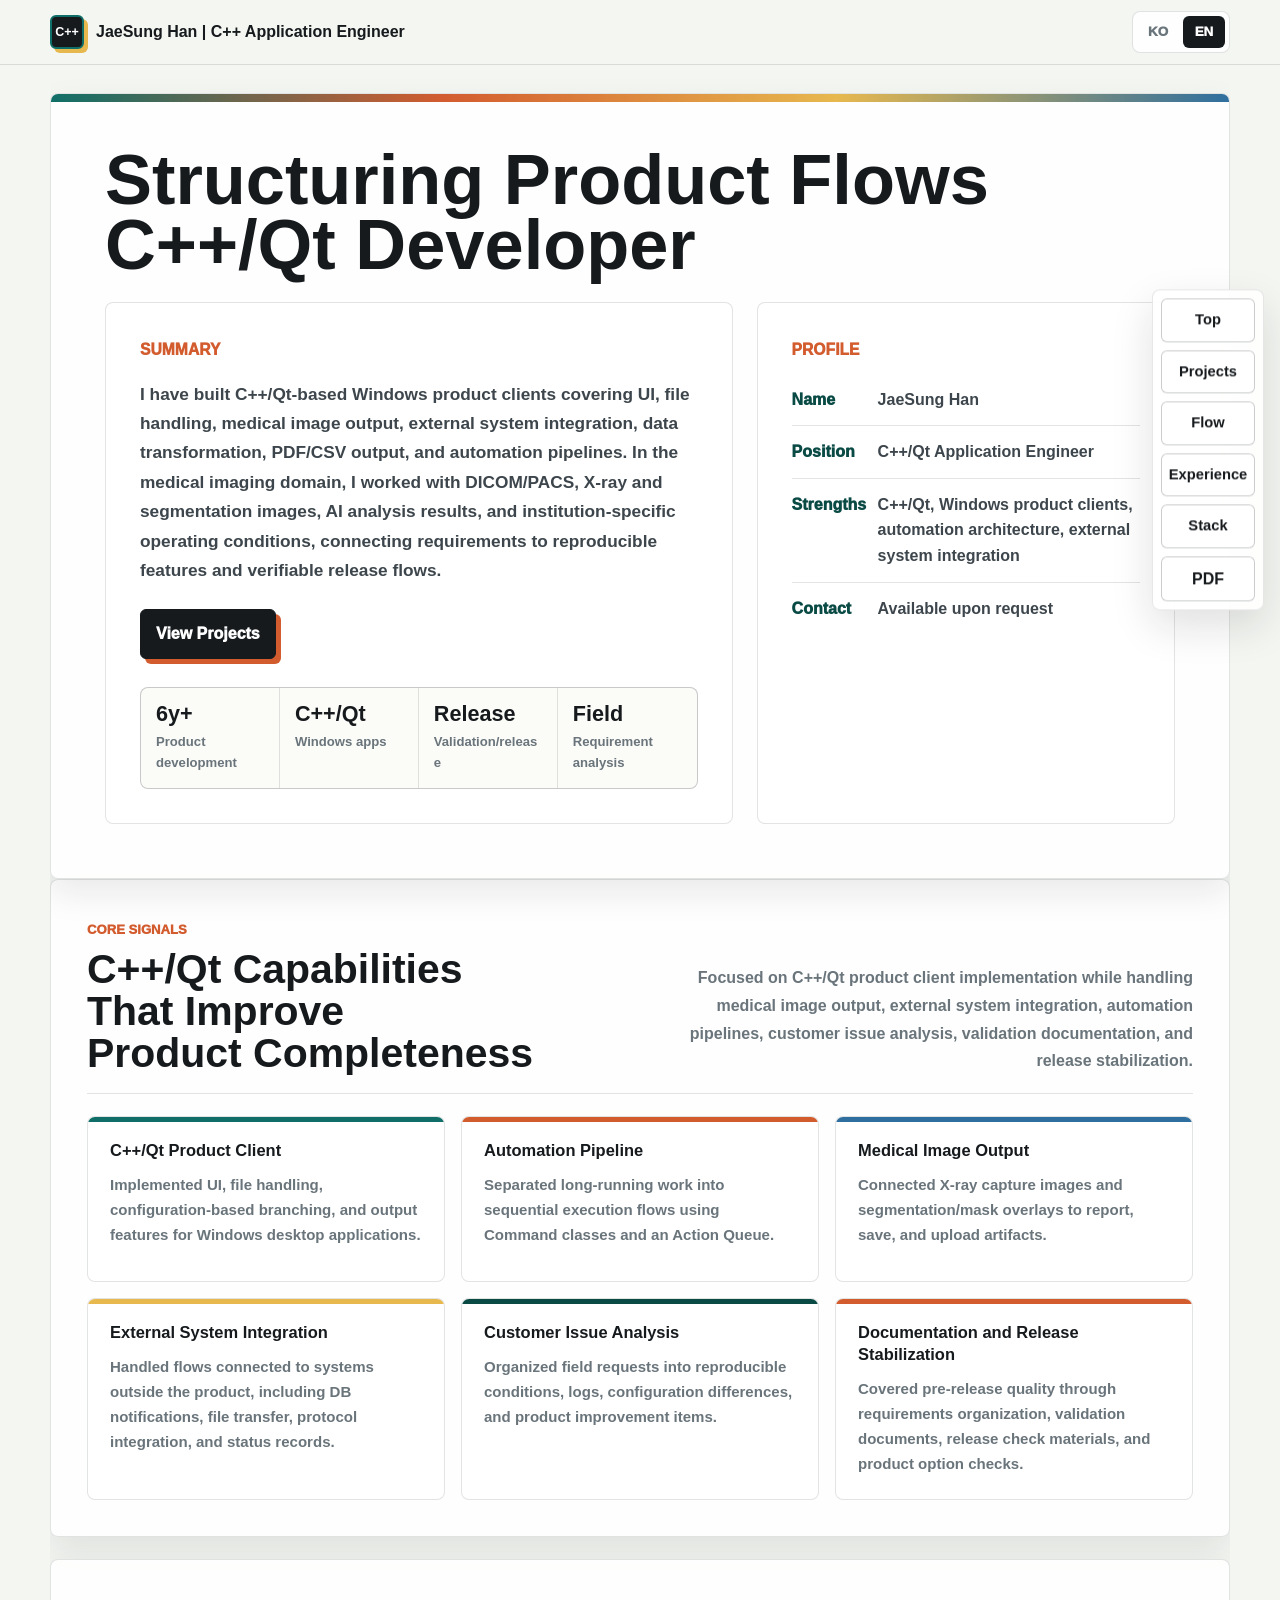
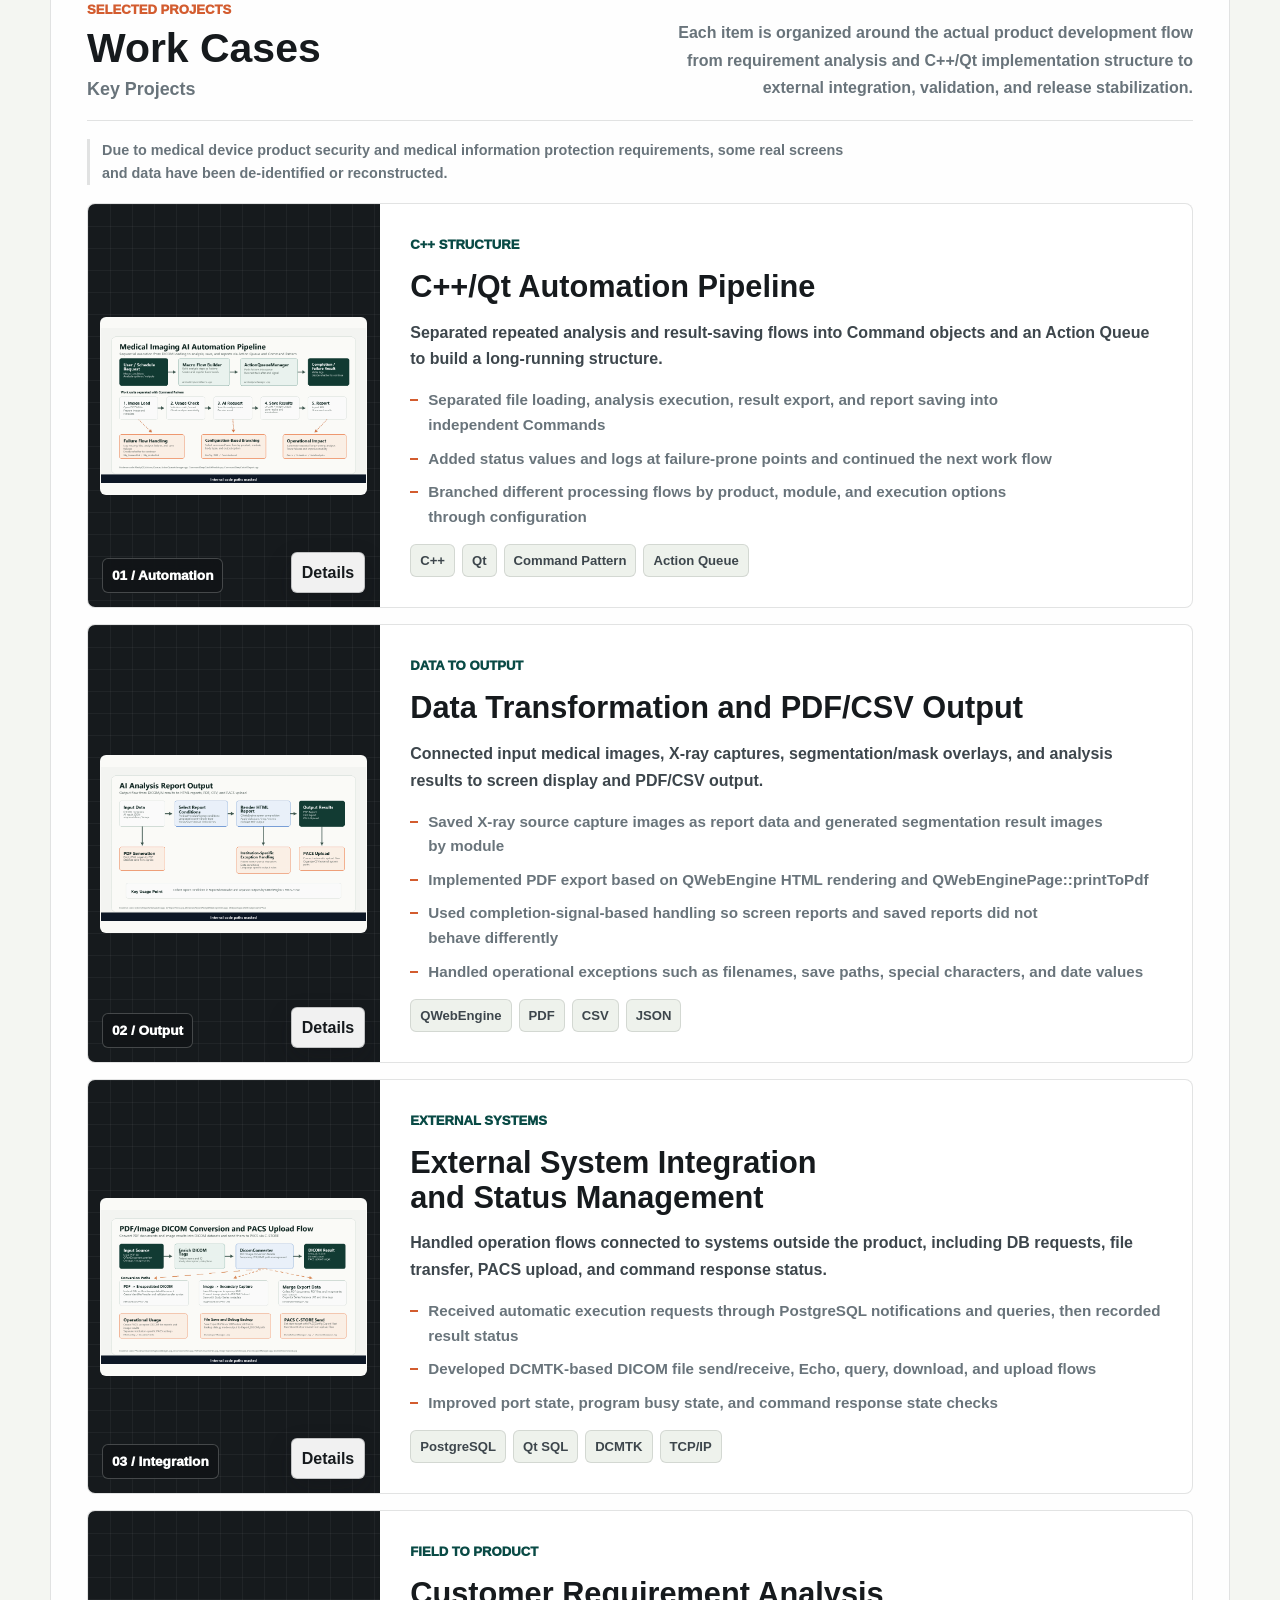
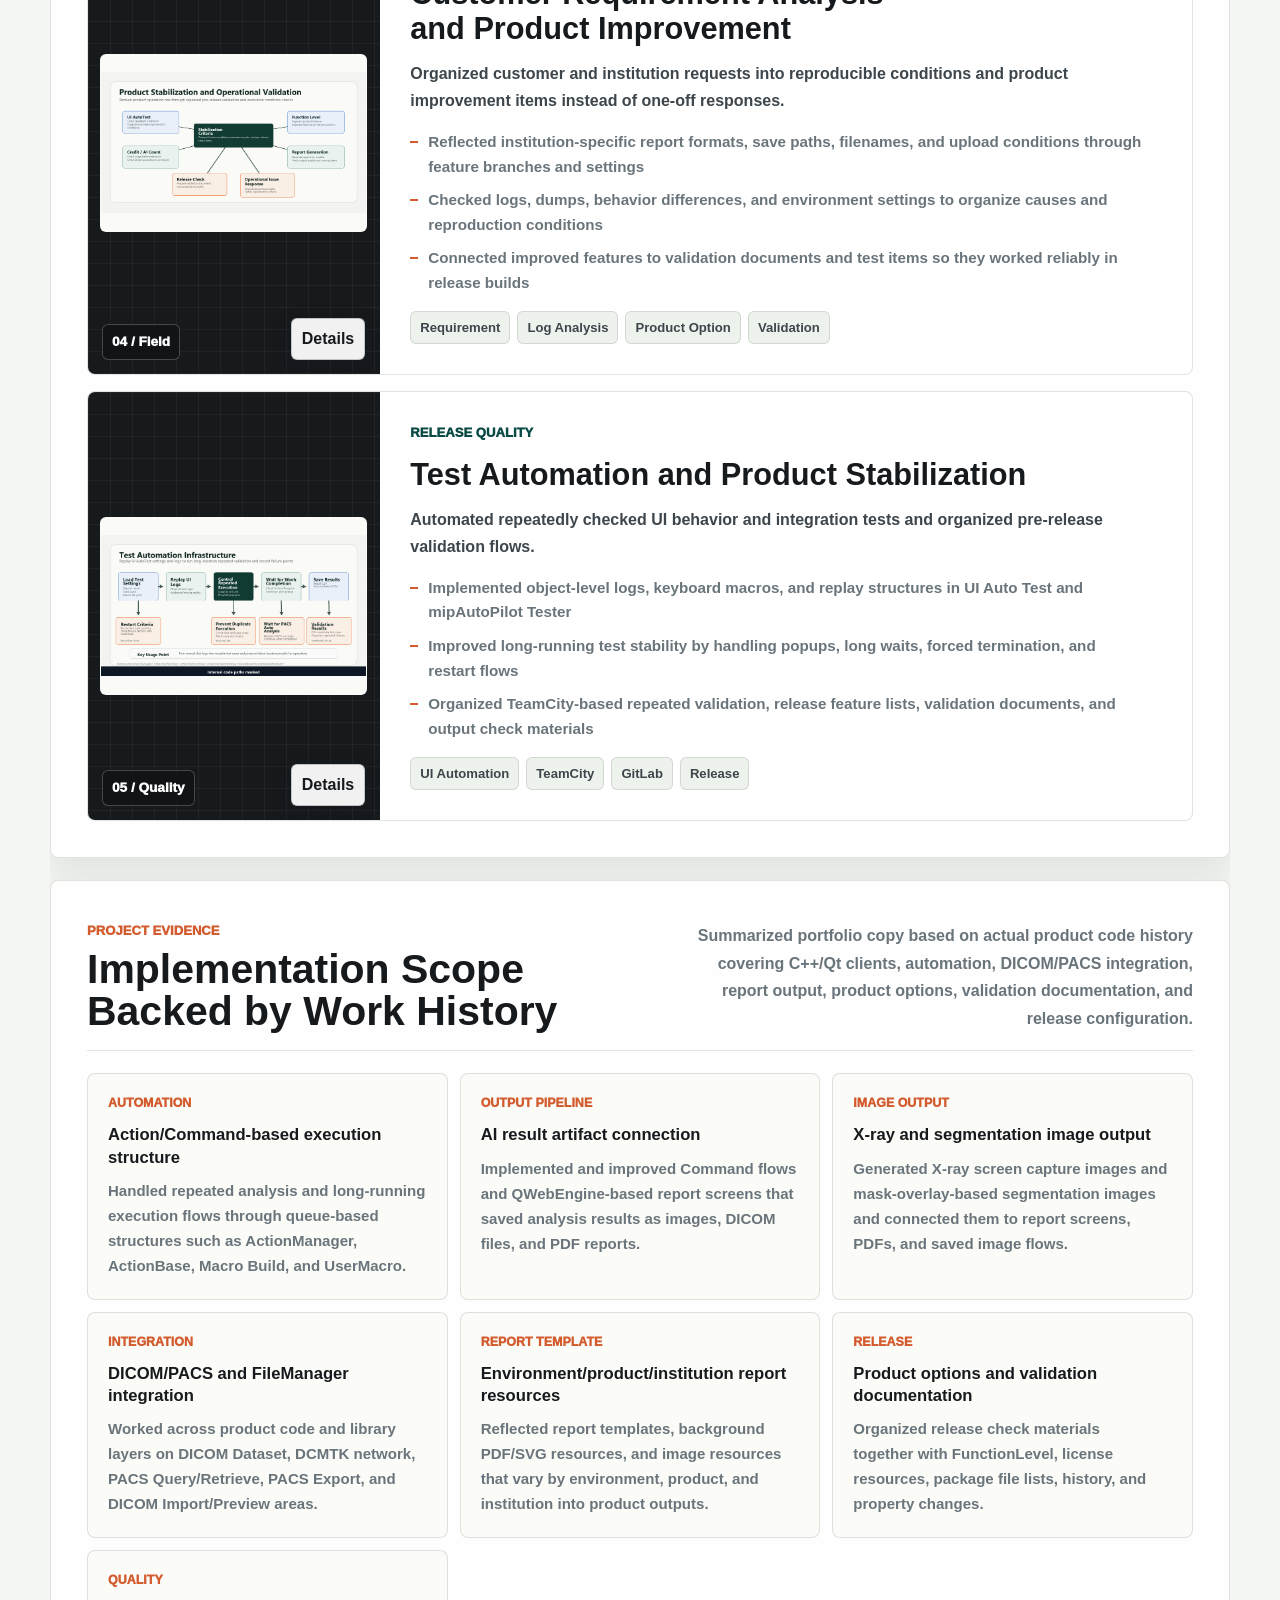
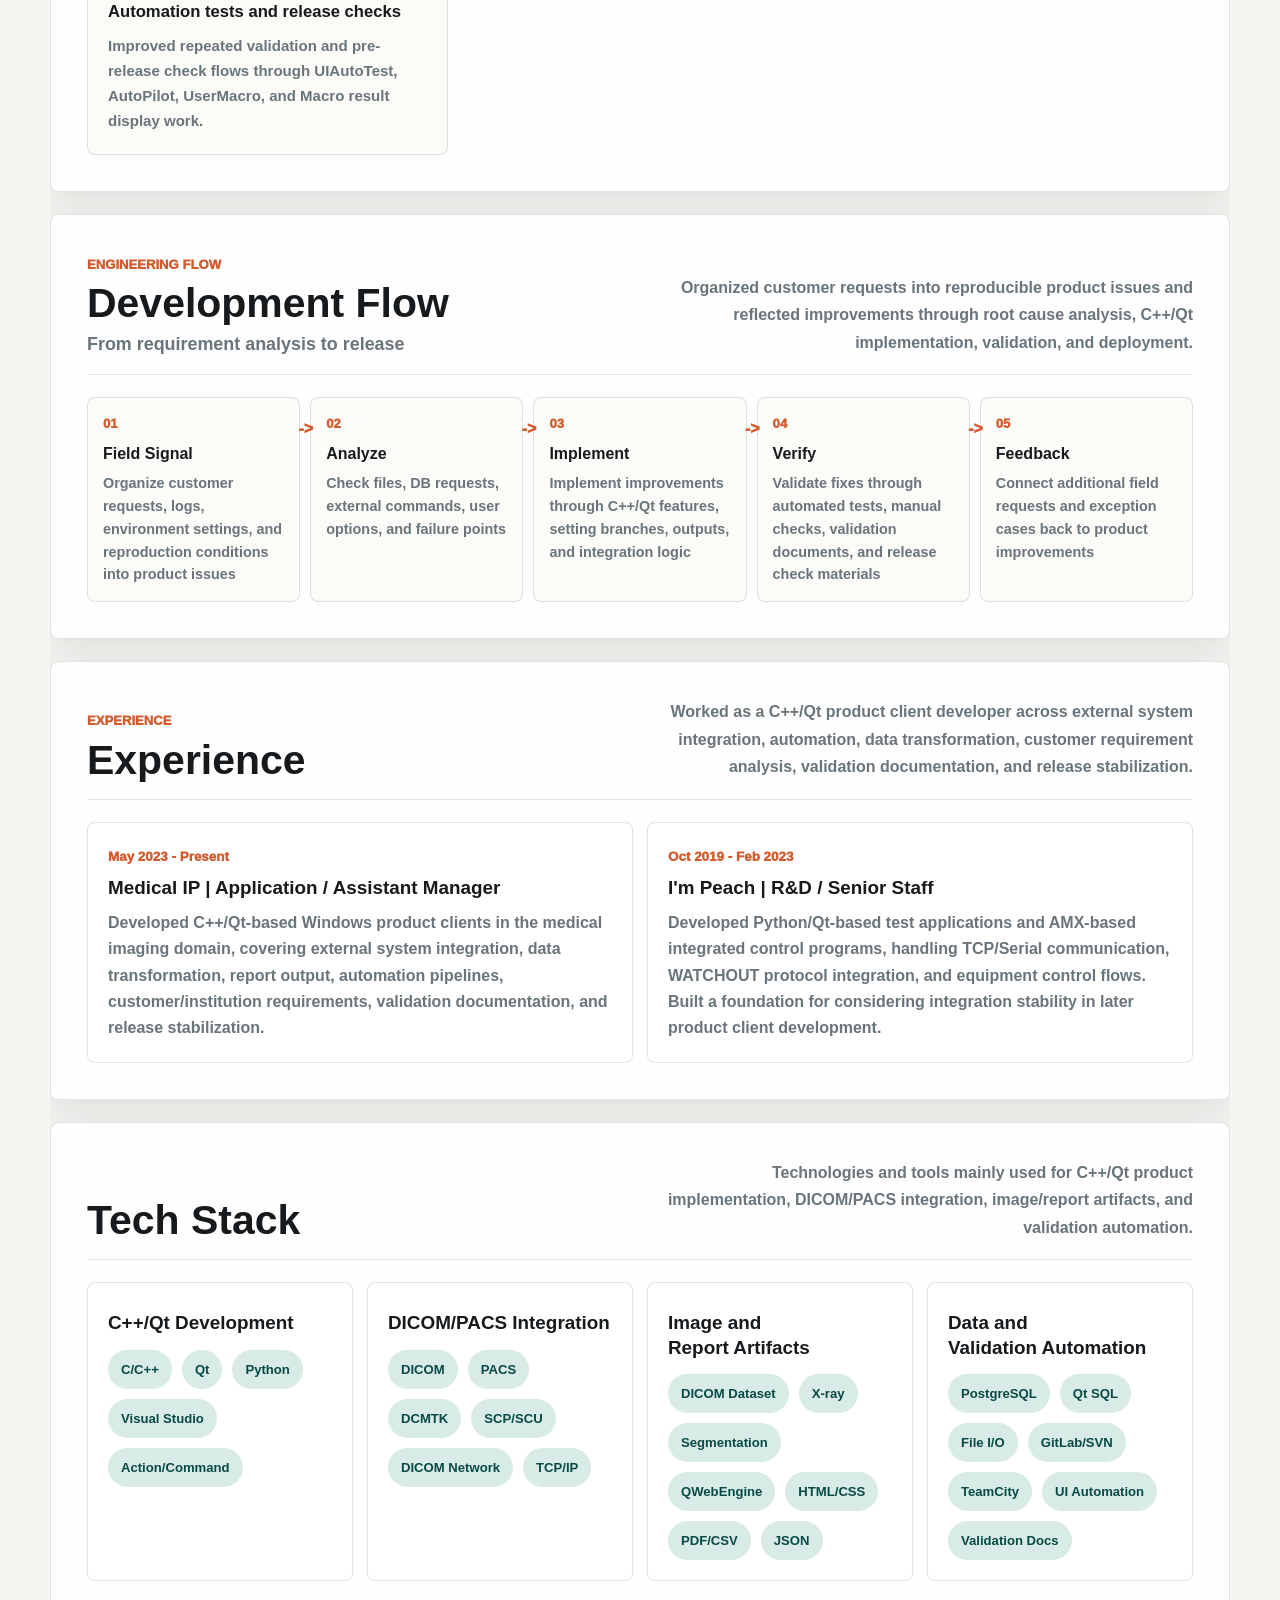
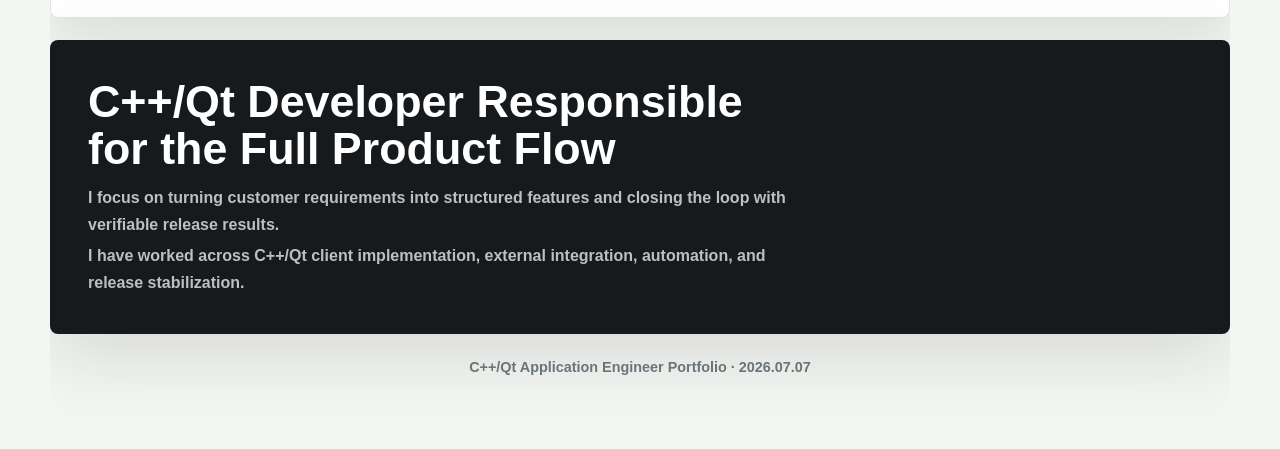
==== commit eae9369b: "Update English portfolio assets" ====
--- a/index.html
+++ b/index.html
@@ -1860,6 +1860,7 @@
         meta: "C++ Structure",
         accent: "#0f6f68",
         mediaFolder: "resource/01",
+        previewImage: "resource/01/00_대표_AI_자동화_파이프라인.png",
         description:
           "반복 실행과 실패 대응이 필요한 작업을 Command 객체와 Action Queue로 분리해 장시간 실행 가능한 자동화 흐름으로 정리했습니다.",
         details: [
@@ -1876,6 +1877,7 @@
         meta: "Data To Output",
         accent: "#d35c2f",
         mediaFolder: "resource/02",
+        previewImage: "resource/02/00_AI_분석_리포트_출력.png",
         description:
           "입력 의료영상, X-ray 캡처 이미지, segmentation/mask overlay, 메타데이터, 분석 결과를 화면 표시와 PDF/CSV 출력으로 연결하는 제품 출력 흐름을 구현했습니다.",
         details: [
@@ -1894,6 +1896,7 @@
         meta: "External Systems",
         accent: "#2f6f9f",
         mediaFolder: "resource/03",
+        previewImage: "resource/03/01_PDF_PACS_DICOM_변환_업로드_흐름.png",
         mediaFiles: [
           "01_PDF_PACS_DICOM_변환_업로드_흐름.png",
           "05_제품_옵션_구성.png",
@@ -1915,8 +1918,11 @@
         meta: "Field To Product",
         accent: "#0f6f68",
         mediaFolder: "resource/04",
+        previewImage: "resource/04/00_대표_제품_안정화_기준.png",
         mediaFiles: [
           "00_대표_제품_안정화_기준.png",
+          "01_제품화_기능_개발.gif",
+          "02_릴리즈_전_동작_확인.gif",
           "03_DeepCatch_X_Validation.png"
         ],
         description:
@@ -1935,6 +1941,7 @@
         meta: "Release Quality",
         accent: "#e7b84e",
         mediaFolder: "resource/05",
+        previewImage: "resource/05/00_대표_테스트_자동화_인프라.png",
         description:
           "UI 자동화 테스트와 TeamCity 기반 반복 검증으로 사람이 반복 확인하던 시나리오를 릴리즈마다 재현 가능한 흐름으로 정리했습니다.",
         details: [
@@ -1953,6 +1960,14 @@
         meta: "C++ Structure",
         accent: "#0f6f68",
         mediaFolder: "resource/01",
+        previewImage: "resource/01/00_AI_Automation_Pipeline_en.png",
+        mediaFiles: [
+          "00_AI_Automation_Pipeline_en.png",
+          "01_매크로_동작.gif",
+          "02_Repeated_Analysis_Auto_Run_en.png",
+          "03_반복_분석_결과표시.png",
+          "04_Action_Queue_Status_en.png"
+        ],
         description:
           "Separated repeated, failure-prone tasks into Command objects and an Action Queue to build a long-running automation flow.",
         details: [
@@ -1969,6 +1984,12 @@
         meta: "Data To Output",
         accent: "#d35c2f",
         mediaFolder: "resource/02",
+        previewImage: "resource/02/00_AI_Report_Output_en.png",
+        mediaFiles: [
+          "00_AI_Report_Output_en.png",
+          "03_Report_Generation_en.png",
+          "04_결과물_출력.png"
+        ],
         description:
           "Connected input medical images, X-ray captures, segmentation/mask overlays, metadata, and analysis results to screen display and PDF/CSV output.",
         details: [
@@ -1987,8 +2008,9 @@
         meta: "External Systems",
         accent: "#2f6f9f",
         mediaFolder: "resource/03",
+        previewImage: "resource/03/01_PDF_PACS_DICOM_Upload_Flow_en.png",
         mediaFiles: [
-          "01_PDF_PACS_DICOM_변환_업로드_흐름.png",
+          "01_PDF_PACS_DICOM_Upload_Flow_en.png",
           "05_제품_옵션_구성.png",
           "06_결과_이미지_PACS업로드.png"
         ],
@@ -2008,9 +2030,12 @@
         meta: "Field To Product",
         accent: "#0f6f68",
         mediaFolder: "resource/04",
+        previewImage: "resource/04/00_Product_Stabilization_Checks_en.png",
         mediaFiles: [
-          "00_대표_제품_안정화_기준.png",
-          "03_DeepCatch_X_Validation.png"
+          "00_Product_Stabilization_Checks_en.png",
+          "01_제품화_기능_개발.gif",
+          "02_릴리즈_전_동작_확인.gif",
+          "03_DeepCatch_X_Validation_en.png"
         ],
         description:
           "Organized customer and institution requests into reproducible conditions, logs, configuration differences, and product improvement items for C++ application updates and release validation.",
@@ -2028,6 +2053,11 @@
         meta: "Release Quality",
         accent: "#e7b84e",
         mediaFolder: "resource/05",
+        previewImage: "resource/05/00_Test_Automation_Infrastructure_en.png",
+        mediaFiles: [
+          "00_Test_Automation_Infrastructure_en.png",
+          "01_AutoTest_결과_메일전송.png"
+        ],
         description:
           "Organized repeatedly checked UI behavior and integration scenarios into reproducible release validation flows using UI automation tests and TeamCity.",
         details: [
@@ -2454,8 +2484,16 @@
       setText("#work .section-notice", text.work.notice);
       document.querySelectorAll("#work .project-card").forEach((card, index) => {
         const project = text.work.projects[index];
-        card.querySelector("img").alt = project.alt;
-        card.querySelector(".project-preview-trigger").textContent = text.work.button;
+        const previewButton = card.querySelector(".project-preview-trigger");
+        const previewProject = projectPreviews[previewButton?.dataset.project];
+        const previewImage = card.querySelector("img");
+        if (previewImage) {
+          if (previewProject?.previewImage) {
+            previewImage.src = previewProject.previewImage;
+          }
+          previewImage.alt = project.alt;
+        }
+        previewButton.textContent = text.work.button;
         card.querySelector("h3").textContent = project.title;
         card.querySelector(".project-body > p").textContent = project.body;
         card.querySelectorAll(".bullet-list li").forEach((item, bulletIndex) => {
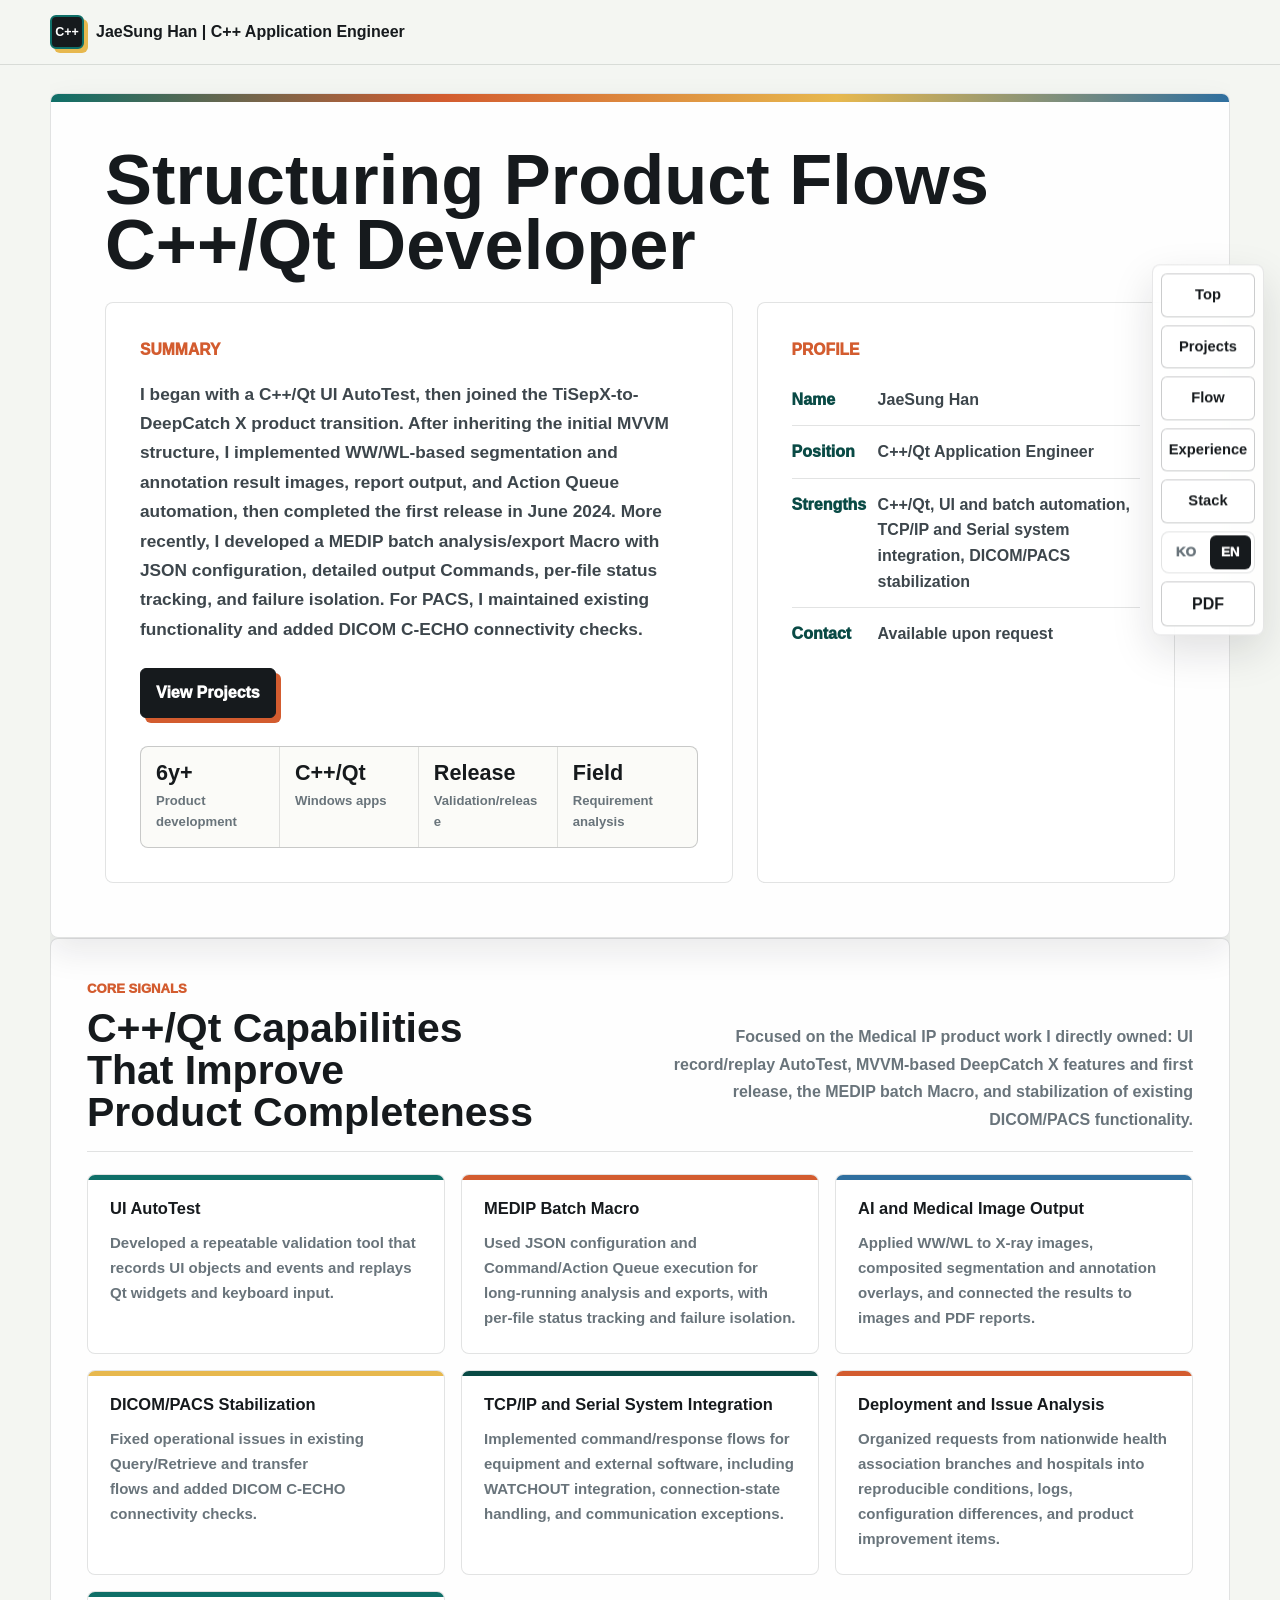
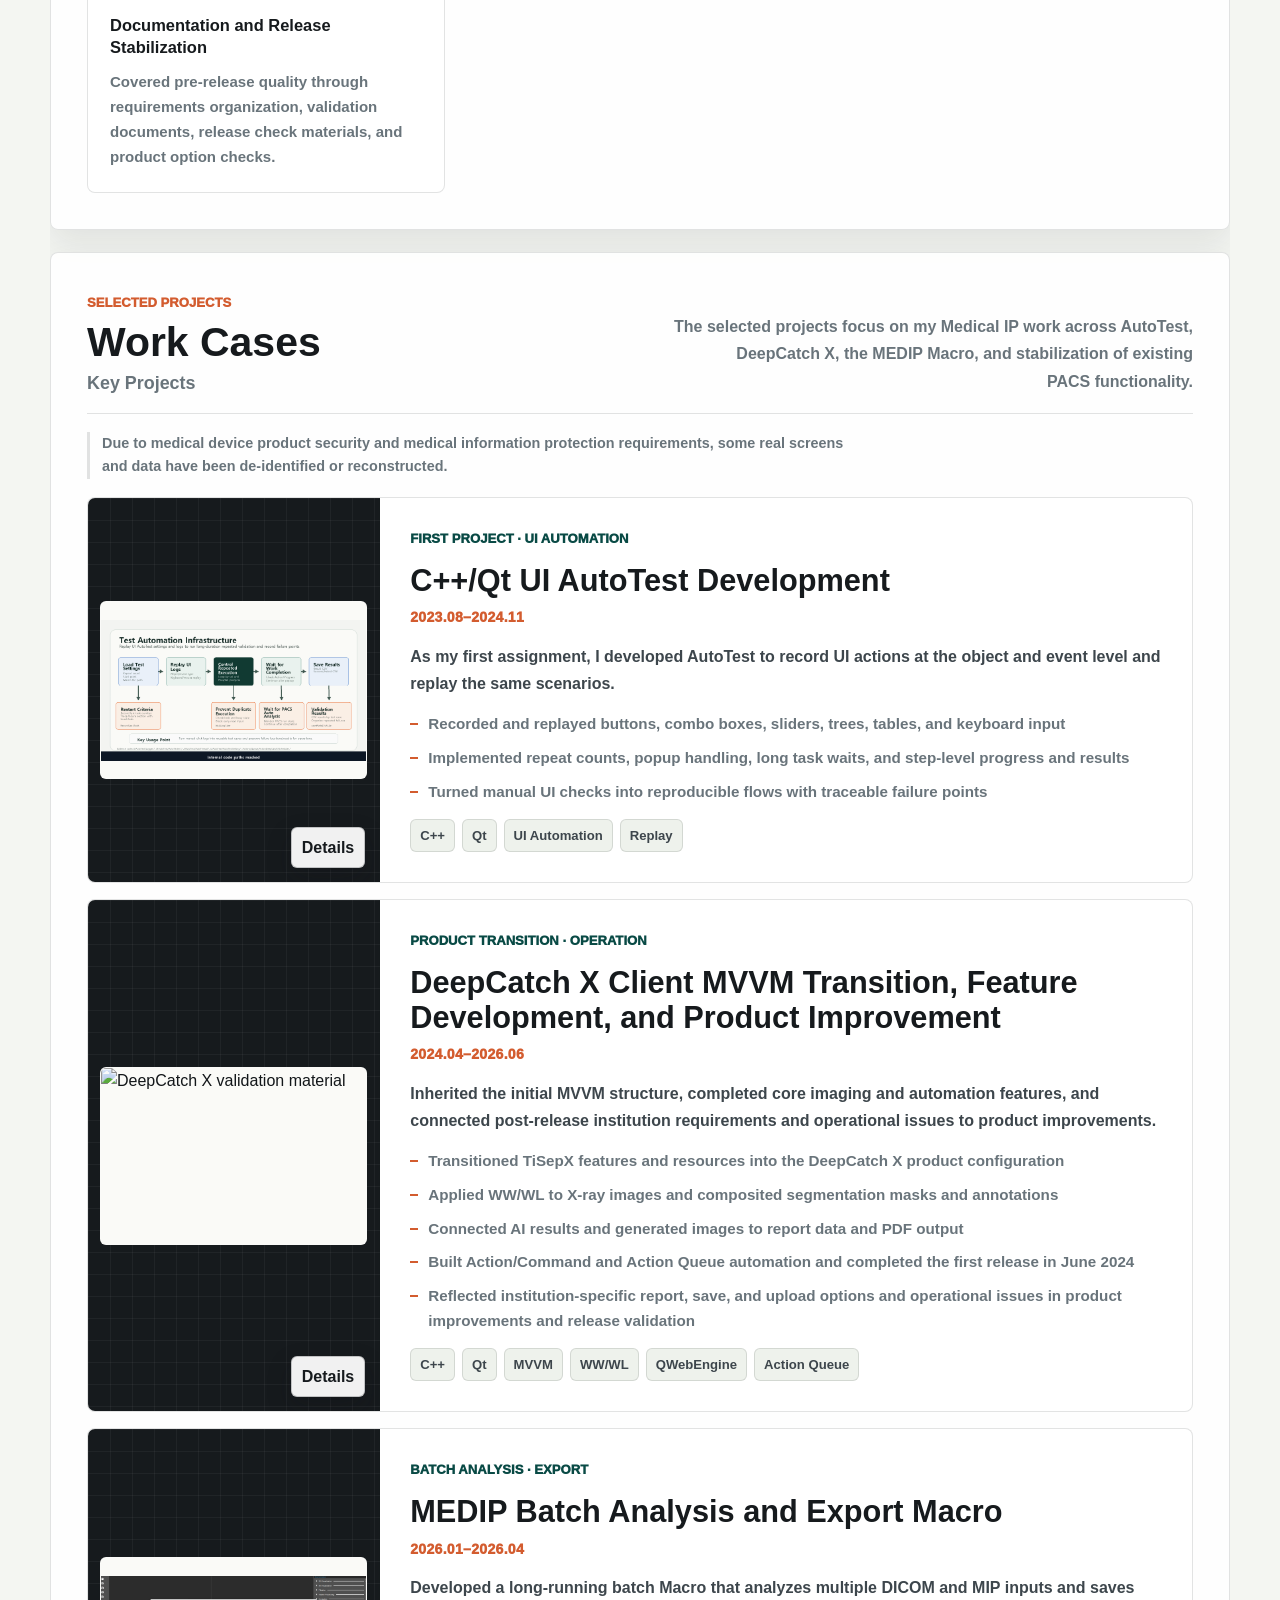
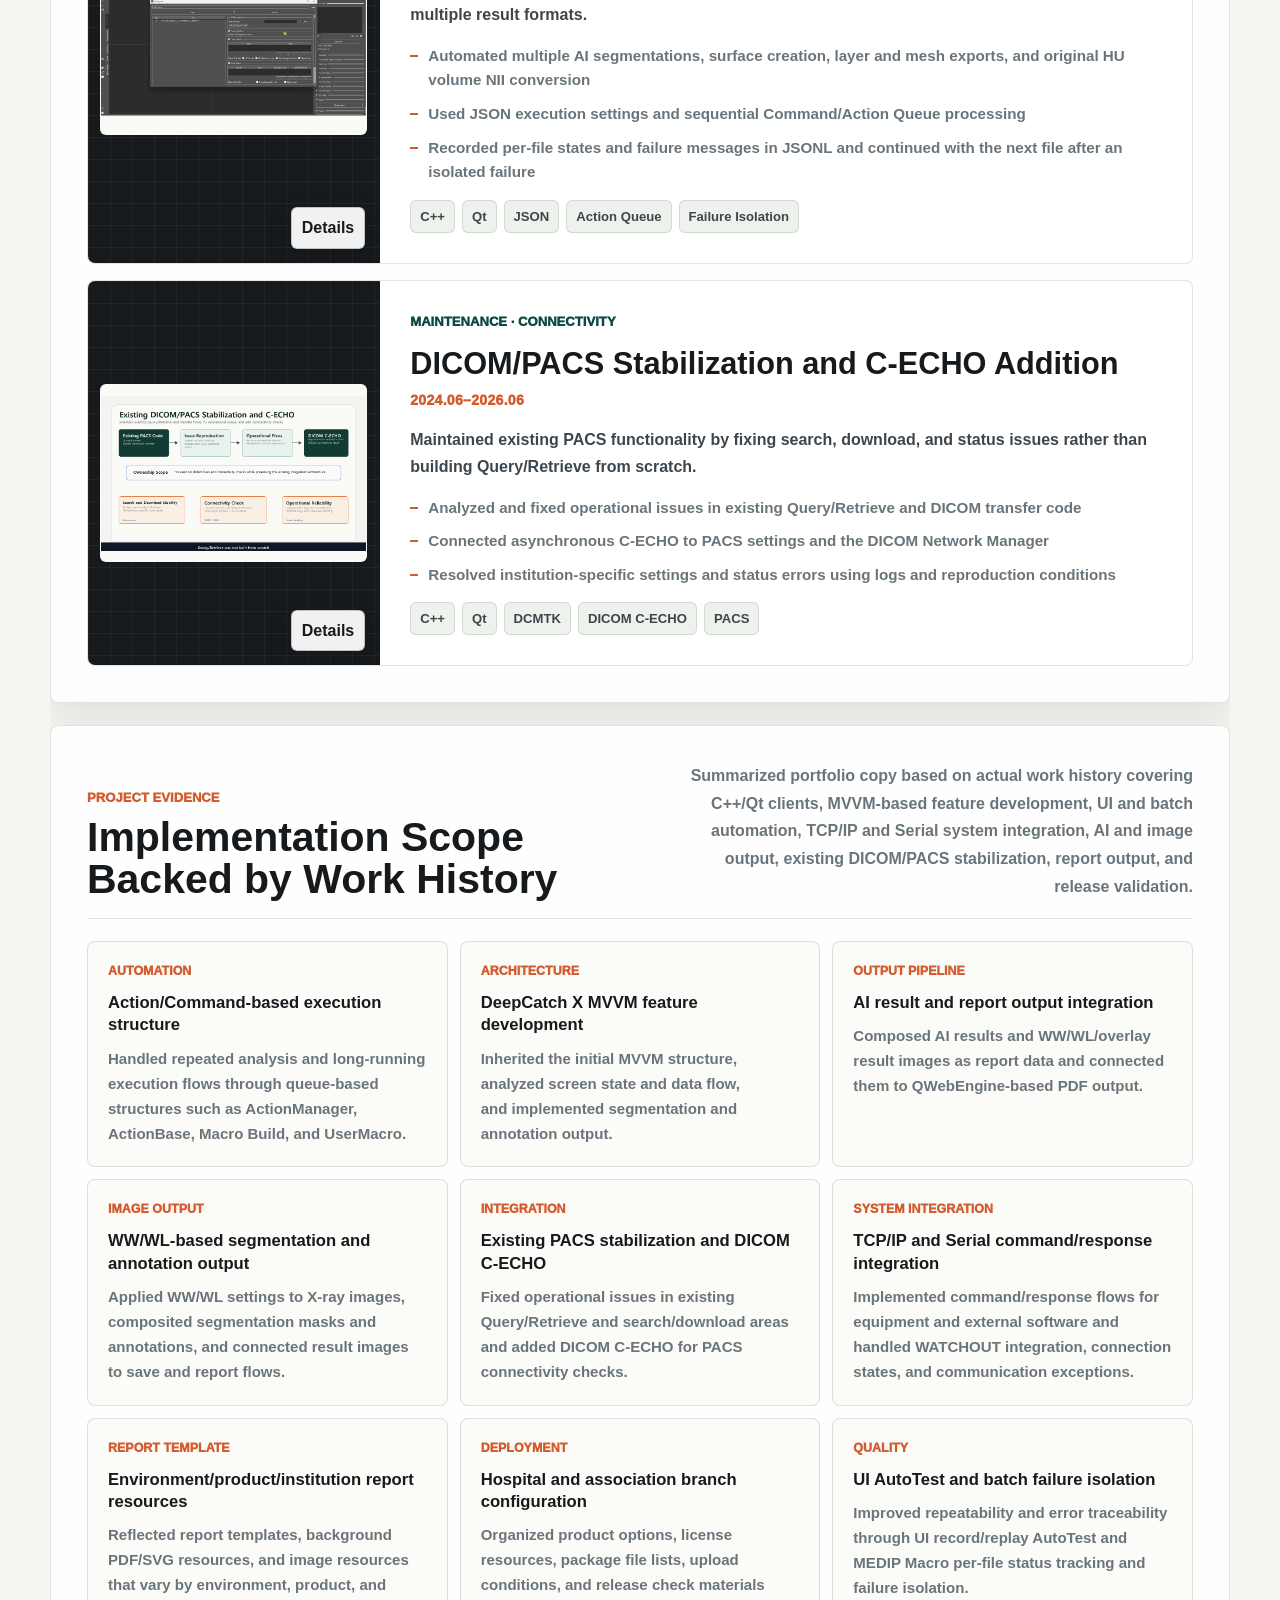
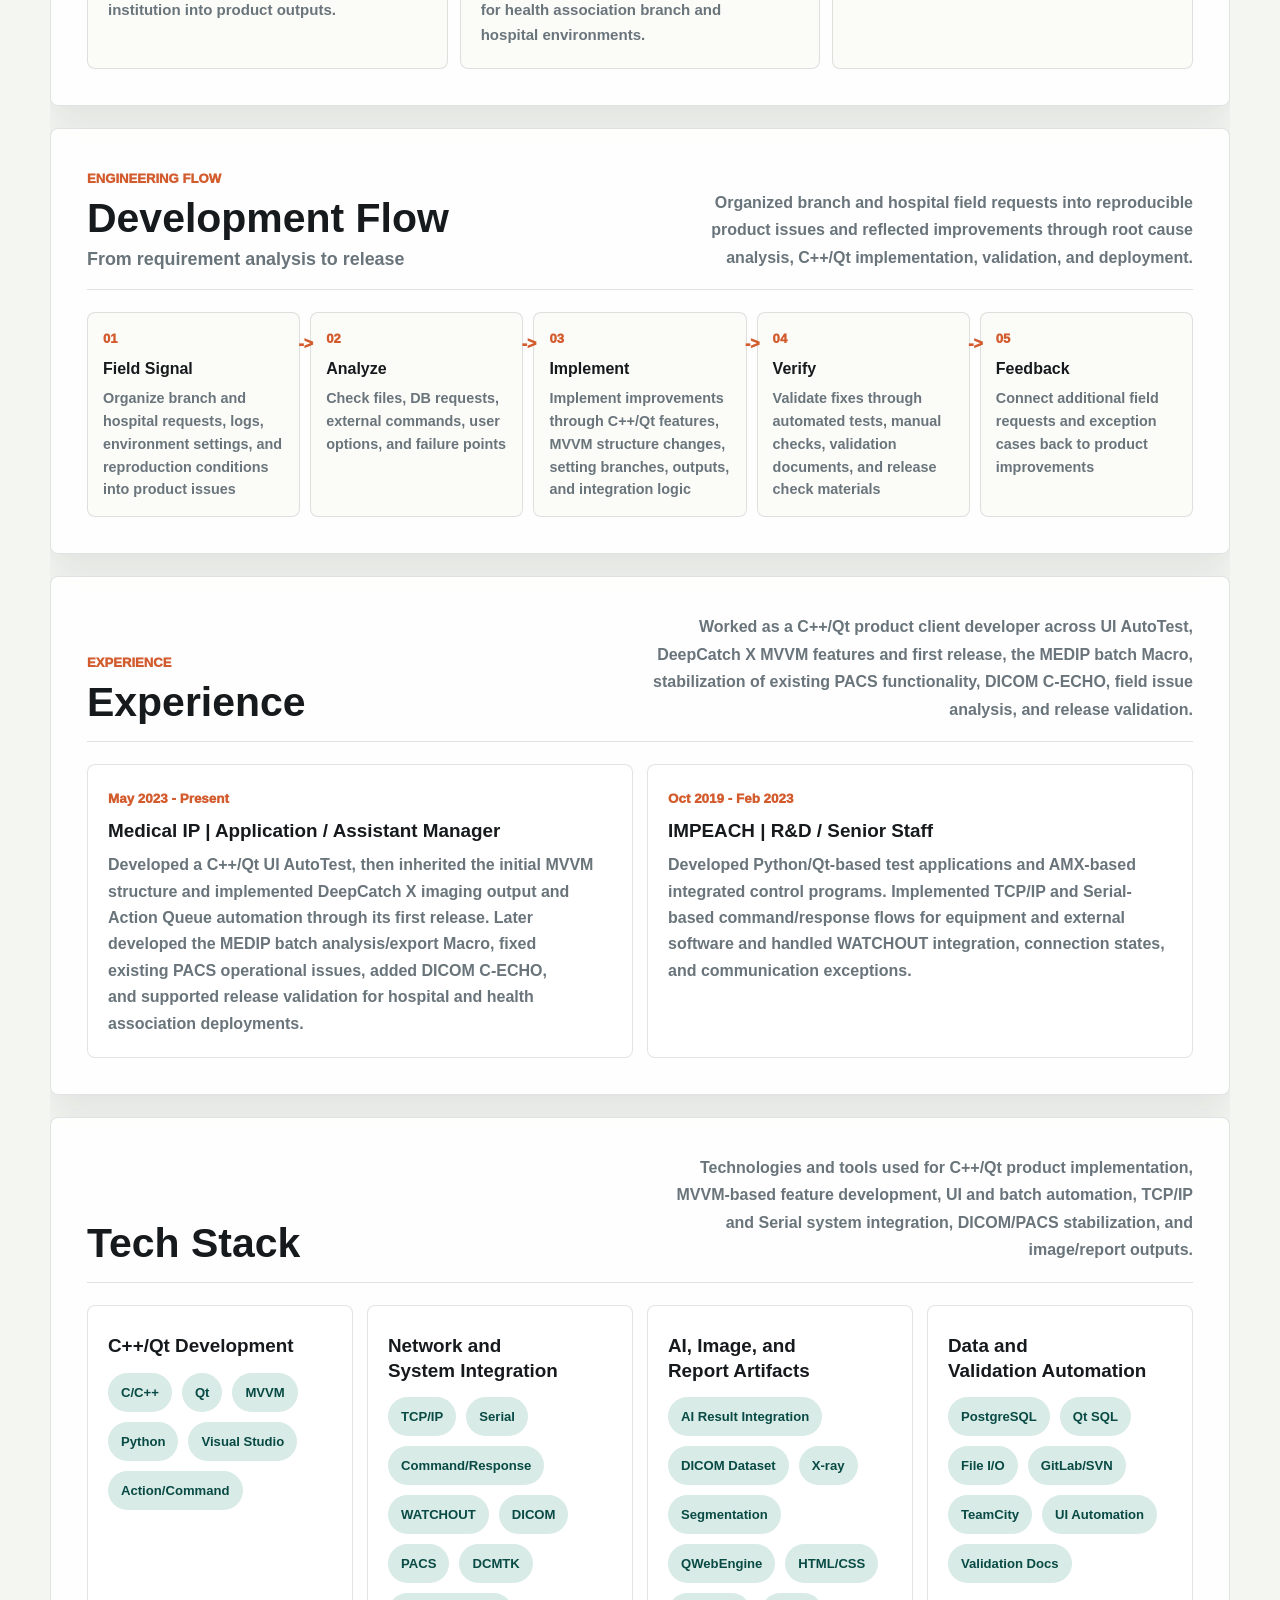
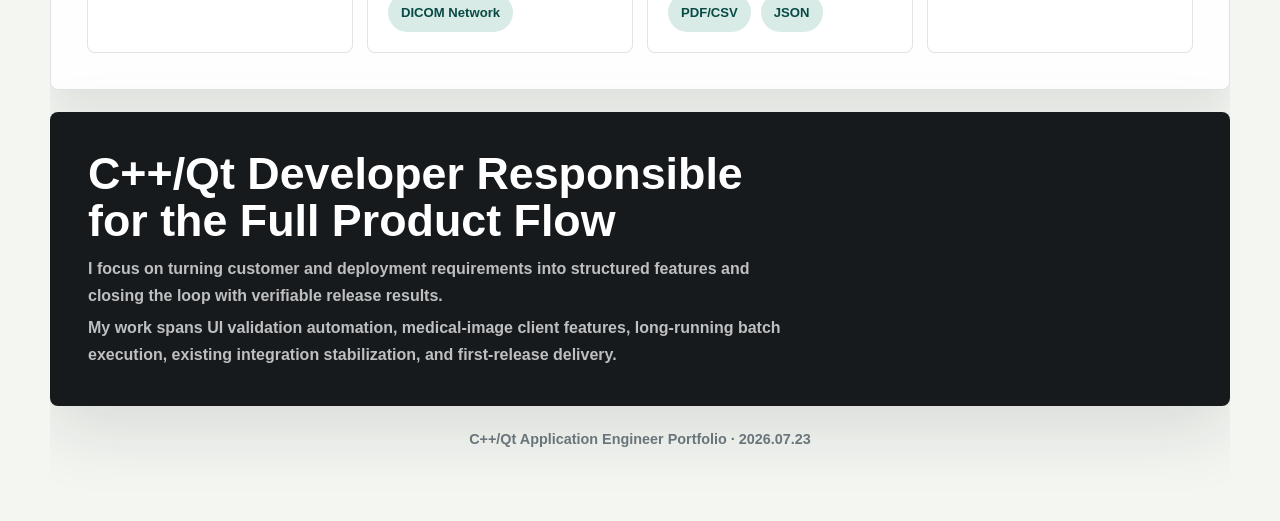
==== commit 396647eb: "refactor: separate portfolio and resume workspace" ====
--- a/index.html
+++ b/index.html
@@ -1,2946 +1,15 @@
-<!DOCTYPE html>
+<!doctype html>
 <html lang="ko">
 <head>
-  <meta charset="UTF-8">
-  <meta name="viewport" content="width=device-width, initial-scale=1.0">
-  <title>한재성 | C++/Qt Application Engineer</title>
-  <style>
-    :root {
-      --bg: #f4f6f2;
-      --surface: #ffffff;
-      --surface-2: #eef2ec;
-      --ink: #161a1d;
-      --ink-soft: #3d464c;
-      --muted: #69747b;
-      --line: rgba(22, 26, 29, 0.12);
-      --line-strong: rgba(22, 26, 29, 0.22);
-      --teal: #0f6f68;
-      --teal-dark: #094a45;
-      --blue: #2f6f9f;
-      --orange: #d35c2f;
-      --yellow: #e7b84e;
-      --paper: #fbfbf8;
-      --shadow: 0 24px 70px rgba(22, 26, 29, 0.12);
-      --shadow-sm: 0 14px 34px rgba(22, 26, 29, 0.09);
-      --radius: 8px;
-      --max: 1180px;
-    }
-
-    * {
-      box-sizing: border-box;
-    }
-
-    html {
-      scroll-behavior: smooth;
-      overflow-x: hidden;
-    }
-
-    body {
-      margin: 0;
-      color: var(--ink);
-      font-family: "Pretendard Variable", "Pretendard", "Noto Sans KR", "Segoe UI", sans-serif;
-      line-height: 1.6;
-      background: var(--bg);
-      overflow-x: hidden;
-      max-width: 100vw;
-      word-break: keep-all;
-      overflow-wrap: break-word;
-      text-rendering: optimizeLegibility;
-    }
-
-    button,
-    a {
-      font: inherit;
-    }
-
-    a {
-      color: inherit;
-      text-decoration: none;
-    }
-
-    img,
-    video {
-      max-width: 100%;
-      display: block;
-    }
-
-    .site-shell {
-      min-height: 100vh;
-      max-width: 100%;
-      overflow-x: hidden;
-    }
-
-    .topbar {
-      position: sticky;
-      top: 0;
-      z-index: 20;
-      border-bottom: 1px solid var(--line);
-      background: rgba(244, 246, 242, 0.88);
-      backdrop-filter: blur(18px);
-    }
-
-    .topbar-inner {
-      width: min(calc(100% - 32px), var(--max));
-      margin: 0 auto;
-      min-height: 64px;
-      display: flex;
-      align-items: center;
-      justify-content: space-between;
-      gap: 20px;
-    }
-
-    .brand {
-      display: inline-flex;
-      align-items: center;
-      gap: 12px;
-      min-width: 0;
-      font-weight: 900;
-      letter-spacing: 0;
-    }
-
-    .brand-mark {
-      width: 34px;
-      height: 34px;
-      display: grid;
-      place-items: center;
-      color: #fff;
-      background: var(--ink);
-      border: 2px solid var(--teal);
-      border-radius: 6px;
-      box-shadow: 4px 4px 0 var(--yellow);
-      font-size: 0.78rem;
-      line-height: 1;
-    }
-
-    .brand span:last-child {
-      min-width: 0;
-      overflow: hidden;
-      text-overflow: ellipsis;
-      white-space: nowrap;
-    }
-
-    .language-switch {
-      flex: 0 0 auto;
-      display: inline-flex;
-      align-items: center;
-      gap: 4px;
-      padding: 4px;
-      border: 1px solid var(--line);
-      border-radius: 8px;
-      background: rgba(255, 255, 255, 0.78);
-    }
-
-    .language-switch button {
-      min-width: 42px;
-      min-height: 32px;
-      border: 0;
-      border-radius: 6px;
-      color: var(--muted);
-      background: transparent;
-      cursor: pointer;
-      font-size: 0.84rem;
-      font-weight: 950;
-    }
-
-    .language-switch button[aria-pressed="true"] {
-      color: #fff;
-      background: var(--ink);
-    }
-
-    .nav {
-      position: fixed;
-      top: 50%;
-      right: 16px;
-      transform: translateY(-50%);
-      z-index: 45;
-      display: flex;
-      flex-direction: column;
-      align-items: stretch;
-      gap: 8px;
-      width: 112px;
-      max-width: calc(100vw - 24px);
-      padding: 8px;
-      border-radius: 8px;
-      border: 1px solid rgba(22, 26, 29, 0.1);
-      background: rgba(255, 255, 255, 0.84);
-      box-shadow: 0 16px 42px rgba(22, 26, 29, 0.13);
-      backdrop-filter: blur(16px);
-    }
-
-    .nav a,
-    .print-button,
-    .project-preview-trigger,
-    .lightbox-nav,
-    .lightbox-close {
-      min-height: 40px;
-      border: 1px solid var(--line-strong);
-      border-radius: 6px;
-      display: inline-flex;
-      align-items: center;
-      justify-content: center;
-      gap: 8px;
-      color: var(--ink);
-      background: var(--surface);
-      cursor: pointer;
-      transition: transform 140ms ease, border-color 140ms ease, background 140ms ease, color 140ms ease;
-    }
-
-    .nav a {
-      width: 100%;
-      padding: 9px 12px;
-      font-size: 0.92rem;
-      font-weight: 800;
-    }
-
-    .print-button,
-    .project-preview-trigger,
-    .lightbox-nav {
-      padding: 9px 13px;
-      font-weight: 900;
-    }
-
-    .nav .print-button {
-      width: 100%;
-    }
-
-    .nav a:hover,
-    .nav a:focus-visible,
-    .print-button:hover,
-    .print-button:focus-visible,
-    .project-preview-trigger:hover,
-    .project-preview-trigger:focus-visible,
-    .lightbox-nav:hover:not(:disabled),
-    .lightbox-nav:focus-visible:not(:disabled),
-    .lightbox-close:hover,
-    .lightbox-close:focus-visible {
-      transform: translateY(-1px);
-      color: #fff;
-      background: var(--ink);
-      border-color: var(--ink);
-      outline: none;
-    }
-
-    .page {
-      width: min(calc(100% - 32px), var(--max));
-      margin: 0 auto;
-      padding: 28px 0 70px;
-      max-width: calc(100vw - 32px);
-      overflow-x: hidden;
-    }
-
-    .hero {
-      min-height: 0;
-      display: grid;
-      grid-template-columns: minmax(0, 1.5fr) minmax(320px, 1fr);
-      align-items: stretch;
-      gap: 24px;
-      padding: clamp(28px, 5vw, 54px);
-      position: relative;
-      overflow: hidden;
-      background: rgba(255, 255, 255, 0.88);
-      border: 1px solid var(--line);
-      border-radius: var(--radius);
-      box-shadow: var(--shadow-sm);
-    }
-
-    .hero::before {
-      content: "";
-      position: absolute;
-      inset: 0 0 auto;
-      height: 8px;
-      background: linear-gradient(90deg, var(--teal), var(--orange), var(--yellow), var(--blue));
-    }
-
-    .hero-card,
-    .section,
-    .project-card,
-    .experience-card,
-    .stack-group,
-    .signal-card {
-      background: rgba(255, 255, 255, 0.88);
-      border: 1px solid var(--line);
-      border-radius: var(--radius);
-      box-shadow: var(--shadow-sm);
-    }
-
-    .hero-card {
-      background: rgba(255, 255, 255, 0.72);
-      box-shadow: none;
-      padding: clamp(24px, 3.6vw, 34px);
-      min-width: 0;
-    }
-
-    h1,
-    h2,
-    h3,
-    p {
-      margin: 0;
-    }
-
-    h1,
-    h2,
-    h3 {
-      text-wrap: balance;
-    }
-
-    p,
-    li,
-    dd {
-      line-break: strict;
-      text-wrap: pretty;
-    }
-
-    .hero-heading {
-      grid-column: 1 / -1;
-      min-width: 0;
-    }
-
-    .hero-title {
-      max-width: 920px;
-      font-size: clamp(2.7rem, 5.5vw, 4.72rem);
-      line-height: 0.92;
-      letter-spacing: 0;
-    }
-
-    .hero-title span {
-      display: block;
-    }
-
-    .hero-label {
-      color: var(--orange);
-      font-size: 0.98rem;
-      font-weight: 950;
-      letter-spacing: 0;
-      text-transform: uppercase;
-    }
-
-    .summary-text {
-      margin-top: 18px;
-      color: var(--ink-soft);
-      font-size: clamp(1rem, 1.4vw, 1.08rem);
-      line-height: 1.7;
-      font-weight: 650;
-      overflow-wrap: break-word;
-      word-break: keep-all;
-    }
-
-    .summary-actions {
-      display: flex;
-      margin-top: 24px;
-    }
-
-    .summary-cta {
-      min-height: 46px;
-      display: inline-flex;
-      align-items: center;
-      justify-content: center;
-      padding: 11px 15px;
-      border: 1px solid var(--ink);
-      border-radius: 6px;
-      color: #fff;
-      background: var(--ink);
-      box-shadow: 5px 5px 0 var(--orange);
-      font-weight: 950;
-      transition: transform 140ms ease, background 140ms ease, border-color 140ms ease;
-    }
-
-    .summary-cta:hover,
-    .summary-cta:focus-visible {
-      transform: translateY(-1px);
-      background: var(--teal-dark);
-      border-color: var(--teal-dark);
-      outline: none;
-    }
-
-    .summary-metrics {
-      margin-top: 28px;
-      display: grid;
-      grid-template-columns: repeat(4, minmax(0, 1fr));
-      border: 1px solid var(--line-strong);
-      border-radius: 8px;
-      overflow: hidden;
-      background: var(--paper);
-    }
-
-    .summary-metric {
-      min-width: 0;
-      padding: 15px;
-      border-right: 1px solid var(--line);
-    }
-
-    .summary-metric:last-child {
-      border-right: 0;
-    }
-
-    .summary-metric strong {
-      display: block;
-      font-size: 1.35rem;
-      line-height: 1;
-    }
-
-    .summary-metric span {
-      display: block;
-      margin-top: 7px;
-      color: var(--muted);
-      font-size: 0.82rem;
-      font-weight: 800;
-      overflow-wrap: break-word;
-    }
-
-    .profile-table {
-      margin-top: 12px;
-    }
-
-    .profile-row {
-      display: grid;
-      grid-template-columns: 86px minmax(0, 1fr);
-      gap: 0;
-      padding: 13px 0;
-      border-bottom: 1px solid var(--line);
-    }
-
-    .profile-row:last-child {
-      border-bottom: 0;
-      padding-bottom: 0;
-    }
-
-    .profile-row dt {
-      color: var(--teal-dark);
-      font-weight: 950;
-    }
-
-    .profile-row dd {
-      margin: 0;
-      color: var(--ink-soft);
-      font-weight: 700;
-      word-break: keep-all;
-      overflow-wrap: break-word;
-    }
-
-    .sections {
-      display: grid;
-      gap: 22px;
-    }
-
-    .section {
-      padding: clamp(24px, 4vw, 36px);
-      min-width: 0;
-    }
-
-    .section-header {
-      display: grid;
-      grid-template-columns: minmax(0, 0.72fr) minmax(280px, 0.8fr);
-      gap: 24px;
-      align-items: end;
-      margin-bottom: 22px;
-      padding-bottom: 18px;
-      border-bottom: 1px solid var(--line);
-    }
-
-    .section-label {
-      color: var(--orange);
-      font-size: 0.82rem;
-      font-weight: 950;
-      letter-spacing: 0;
-      text-transform: uppercase;
-    }
-
-    .section h2 {
-      margin-top: 6px;
-      font-size: clamp(1.7rem, 3.2vw, 2.7rem);
-      line-height: 1.03;
-      letter-spacing: 0;
-    }
-
-    .section-header p {
-      justify-self: end;
-      max-width: 540px;
-      color: var(--muted);
-      font-weight: 650;
-      line-height: 1.72;
-      text-align: right;
-    }
-
-    .section-title-line,
-    .section-title-note {
-      display: block;
-    }
-
-    .section-title-note {
-      margin-top: 8px;
-      color: var(--muted);
-      font-size: clamp(1rem, 1.4vw, 1.25rem);
-      font-weight: 850;
-      line-height: 1.35;
-    }
-
-    .section-title-line {
-      white-space: nowrap;
-    }
-
-    .section-notice {
-      margin: -4px 0 18px;
-      max-width: 760px;
-      padding-left: 12px;
-      border-left: 3px solid var(--line);
-      color: var(--muted);
-      font-size: 0.9rem;
-      font-weight: 650;
-      line-height: 1.62;
-    }
-
-    .signal-grid {
-      display: grid;
-      grid-template-columns: repeat(3, minmax(0, 1fr));
-      gap: 16px;
-    }
-
-    .signal-card {
-      padding: 22px;
-      min-height: 166px;
-      box-shadow: none;
-      position: relative;
-      overflow: hidden;
-    }
-
-    .signal-card::before {
-      content: "";
-      position: absolute;
-      inset: 0 0 auto;
-      height: 5px;
-      background: var(--teal);
-    }
-
-    .signal-card:nth-child(2)::before {
-      background: var(--orange);
-    }
-
-    .signal-card:nth-child(3)::before {
-      background: var(--blue);
-    }
-
-    .signal-card:nth-child(4)::before {
-      background: var(--yellow);
-    }
-
-    .signal-card:nth-child(5)::before {
-      background: var(--teal-dark);
-    }
-
-    .signal-card:nth-child(6)::before {
-      background: var(--orange);
-    }
-
-    .signal-card strong {
-      display: block;
-      font-size: 1.03rem;
-      line-height: 1.34;
-    }
-
-    .signal-card p {
-      margin-top: 12px;
-      color: var(--muted);
-      font-size: 0.94rem;
-      font-weight: 600;
-      line-height: 1.66;
-    }
-
-    .evidence-grid {
-      display: grid;
-      grid-template-columns: repeat(3, minmax(0, 1fr));
-      gap: 12px;
-    }
-
-    .evidence-card {
-      min-height: 176px;
-      padding: 20px;
-      border: 1px solid var(--line);
-      border-radius: 8px;
-      background: var(--paper);
-    }
-
-    .evidence-card span {
-      display: block;
-      color: var(--orange);
-      font-size: 0.78rem;
-      font-weight: 950;
-      text-transform: uppercase;
-    }
-
-    .evidence-card strong {
-      display: block;
-      margin-top: 10px;
-      font-size: 1.04rem;
-      line-height: 1.34;
-    }
-
-    .evidence-card p {
-      margin-top: 10px;
-      color: var(--muted);
-      font-size: 0.94rem;
-      font-weight: 600;
-      line-height: 1.66;
-    }
-
-    .project-list {
-      display: grid;
-      gap: 16px;
-    }
-
-    .project-card {
-      display: grid;
-      grid-template-columns: minmax(250px, 0.36fr) minmax(0, 1fr);
-      gap: 0;
-      overflow: hidden;
-      box-shadow: none;
-      background: var(--surface);
-      min-width: 0;
-    }
-
-    .project-media {
-      min-height: 210px;
-      display: grid;
-      place-items: center;
-      padding: 12px;
-      background:
-        linear-gradient(90deg, rgba(255, 255, 255, 0.045) 1px, transparent 1px),
-        linear-gradient(rgba(255, 255, 255, 0.045) 1px, transparent 1px),
-        var(--ink);
-      background-size: 22px 22px;
-      border-right: 1px solid var(--line);
-      position: relative;
-      overflow: hidden;
-    }
-
-    .project-media img {
-      width: 100%;
-      height: clamp(132px, 15vw, 178px);
-      min-height: 0;
-      object-fit: contain;
-      object-position: center center;
-      opacity: 0.98;
-      filter: saturate(0.92) contrast(1.03);
-      border: 1px solid rgba(255, 255, 255, 0.14);
-      border-radius: 6px;
-      background: #fbfbf8;
-    }
-
-    .project-media::after {
-      content: none;
-    }
-
-    .project-number {
-      position: absolute;
-      left: 14px;
-      bottom: 14px;
-      z-index: 1;
-      color: #fff;
-      font-size: 0.85rem;
-      font-weight: 950;
-      letter-spacing: 0;
-      padding: 6px 9px;
-      border: 1px solid rgba(255, 255, 255, 0.22);
-      border-radius: 6px;
-      background: rgba(16, 20, 23, 0.82);
-      backdrop-filter: blur(8px);
-    }
-
-    .project-media-trigger {
-      position: absolute;
-      right: 14px;
-      bottom: 14px;
-      z-index: 2;
-      min-height: 36px;
-      padding: 7px 10px;
-      background: rgba(255, 255, 255, 0.94);
-      box-shadow: 0 10px 24px rgba(16, 20, 23, 0.22);
-      backdrop-filter: blur(8px);
-    }
-
-    .project-body {
-      padding: clamp(20px, 3vw, 30px);
-      display: grid;
-      align-content: start;
-      gap: 15px;
-      min-width: 0;
-    }
-
-    .project-kicker {
-      color: var(--teal-dark);
-      font-size: 0.82rem;
-      font-weight: 950;
-      text-transform: uppercase;
-    }
-
-    .project-card h3 {
-      font-size: clamp(1.3rem, 2.4vw, 2rem);
-      line-height: 1.12;
-      letter-spacing: 0;
-    }
-
-    .project-card p {
-      color: var(--ink-soft);
-      font-weight: 650;
-      word-break: keep-all;
-      overflow-wrap: break-word;
-      line-height: 1.68;
-    }
-
-    .bullet-list {
-      display: grid;
-      gap: 9px;
-      padding: 0;
-      margin: 0;
-      list-style: none;
-    }
-
-    .bullet-list li {
-      position: relative;
-      padding-left: 18px;
-      color: var(--muted);
-      font-size: 0.95rem;
-      font-weight: 600;
-      line-height: 1.62;
-    }
-
-    .bullet-list li::before {
-      content: "";
-      position: absolute;
-      left: 0;
-      top: 0.72em;
-      width: 8px;
-      height: 2px;
-      background: var(--orange);
-    }
-
-    .tag-row,
-    .chips {
-      display: flex;
-      flex-wrap: wrap;
-      gap: 7px;
-      padding: 0;
-      margin: 0;
-      list-style: none;
-    }
-
-    .tag-row li,
-    .chips li {
-      min-height: 30px;
-      display: inline-flex;
-      align-items: center;
-      border: 1px solid var(--line);
-      border-radius: 6px;
-      padding: 5px 9px;
-      color: var(--ink-soft);
-      background: var(--surface-2);
-      font-size: 0.82rem;
-      font-weight: 850;
-    }
-
-    .flow-grid {
-      display: grid;
-      grid-template-columns: repeat(5, minmax(0, 1fr));
-      gap: 10px;
-    }
-
-    .flow-step {
-      min-height: 150px;
-      border: 1px solid var(--line);
-      border-radius: 8px;
-      padding: 15px;
-      background: var(--paper);
-      position: relative;
-    }
-
-    .flow-step::after {
-      content: "->";
-      position: absolute;
-      right: -14px;
-      top: 18px;
-      z-index: 1;
-      color: var(--orange);
-      font-weight: 950;
-    }
-
-    .flow-step:last-child::after {
-      content: "";
-    }
-
-    .flow-step span {
-      display: block;
-      color: var(--orange);
-      font-size: 0.82rem;
-      font-weight: 950;
-    }
-
-    .flow-step strong {
-      display: block;
-      margin-top: 10px;
-      line-height: 1.25;
-    }
-
-    .flow-step p {
-      margin-top: 8px;
-      color: var(--muted);
-      font-size: 0.9rem;
-      font-weight: 600;
-      line-height: 1.58;
-    }
-
-    .experience-grid,
-    .stack-grid {
-      display: grid;
-      gap: 14px;
-    }
-
-    .experience-grid {
-      grid-template-columns: repeat(2, minmax(0, 1fr));
-    }
-
-    .stack-grid {
-      grid-template-columns: repeat(auto-fit, minmax(190px, 1fr));
-    }
-
-    .experience-card,
-    .stack-group {
-      padding: 20px;
-      box-shadow: none;
-    }
-
-    .period {
-      color: var(--orange);
-      font-size: 0.84rem;
-      font-weight: 950;
-    }
-
-    .experience-card h3,
-    .stack-group h3 {
-      margin-top: 8px;
-      font-size: 1.18rem;
-      line-height: 1.3;
-    }
-
-    .experience-card p {
-      margin-top: 9px;
-      color: var(--muted);
-      font-weight: 600;
-      line-height: 1.65;
-    }
-
-    .stack-group .chips {
-      margin-top: 14px;
-      gap: 10px;
-    }
-
-    .stack-group .chips li {
-      min-height: 38px;
-      border-color: transparent;
-      border-radius: 999px;
-      padding: 8px 12px;
-      color: var(--teal-dark);
-      background: #d8ebe6;
-    }
-
-    .closing {
-      padding: clamp(24px, 4vw, 38px);
-      color: #fff;
-      background: var(--ink);
-      border-radius: var(--radius);
-      box-shadow: var(--shadow);
-      display: grid;
-      grid-template-columns: minmax(0, 1fr) auto;
-      gap: 24px;
-      align-items: center;
-    }
-
-    .closing h2 {
-      font-size: clamp(1.7rem, 3.5vw, 3rem);
-      line-height: 1.04;
-    }
-
-    .closing p {
-      margin-top: 12px;
-      max-width: 720px;
-      color: rgba(255, 255, 255, 0.72);
-      font-weight: 650;
-      line-height: 1.7;
-    }
-
-    .closing p span {
-      display: block;
-    }
-
-    .closing p span + span {
-      margin-top: 4px;
-    }
-
-    .footer-note {
-      color: var(--muted);
-      font-size: 0.9rem;
-      font-weight: 700;
-      text-align: center;
-    }
-
-    .lightbox {
-      position: fixed;
-      inset: 0;
-      z-index: 50;
-      display: grid;
-      place-items: center;
-      padding: 24px;
-    }
-
-    .lightbox[aria-hidden="true"] {
-      display: none;
-    }
-
-    .lightbox-backdrop {
-      position: absolute;
-      inset: 0;
-      background: rgba(10, 14, 16, 0.72);
-      backdrop-filter: blur(12px);
-    }
-
-    .lightbox-panel {
-      position: relative;
-      z-index: 1;
-      width: min(1180px, calc(100vw - 28px));
-      height: min(780px, calc(100vh - 28px));
-      max-height: calc(100vh - 28px);
-      display: grid;
-      grid-template-columns: minmax(0, 1.35fr) minmax(320px, 0.68fr);
-      overflow: hidden;
-      border: 1px solid rgba(255, 255, 255, 0.24);
-      border-radius: 8px;
-      background: #fbfbf8;
-      box-shadow: 0 32px 80px rgba(0, 0, 0, 0.38);
-    }
-
-    .lightbox-close {
-      position: absolute;
-      top: 12px;
-      right: 12px;
-      z-index: 2;
-      width: 42px;
-      height: 42px;
-      padding: 0;
-      color: #fff;
-      background: rgba(0, 0, 0, 0.56);
-      border-color: rgba(255, 255, 255, 0.22);
-      font-size: 1.4rem;
-    }
-
-    .lightbox-media-wrap {
-      min-height: 0;
-      display: grid;
-      grid-template-rows: minmax(0, 1fr) auto;
-      background: #101417;
-      position: relative;
-    }
-
-    .lightbox-media {
-      min-height: 0;
-      display: grid;
-      place-items: center;
-      padding: 18px;
-      overflow: auto;
-      cursor: grab;
-      touch-action: pan-y;
-      user-select: none;
-    }
-
-    .lightbox-media.is-dragging {
-      cursor: grabbing;
-    }
-
-    .lightbox-media.is-zoomed {
-      place-items: start start;
-      cursor: default;
-      touch-action: pan-x pan-y;
-    }
-
-    .lightbox-media img,
-    .lightbox-media video {
-      width: 100%;
-      max-height: calc(100vh - 170px);
-      object-fit: contain;
-      border-radius: 6px;
-      background: #fff;
-    }
-
-    .lightbox-media img {
-      max-width: none;
-      pointer-events: none;
-    }
-
-    .lightbox-empty {
-      aspect-ratio: 16 / 9;
-      object-fit: cover;
-    }
-
-    .lightbox-toolbar {
-      display: flex;
-      align-items: center;
-      justify-content: space-between;
-      gap: 12px;
-      padding: 12px 14px;
-      color: #fff;
-      border-top: 1px solid rgba(255, 255, 255, 0.14);
-    }
-
-    .lightbox-count {
-      min-width: 0;
-      display: flex;
-      flex-direction: column;
-      gap: 2px;
-      font-size: 0.82rem;
-      font-weight: 850;
-    }
-
-    .lightbox-media-title {
-      max-width: 42vw;
-      overflow: hidden;
-      text-overflow: ellipsis;
-      white-space: nowrap;
-      color: rgba(255, 255, 255, 0.92);
-    }
-
-    .lightbox-media-index {
-      color: rgba(255, 255, 255, 0.56);
-    }
-
-    .lightbox-controls {
-      display: flex;
-      gap: 8px;
-    }
-
-    .lightbox-toolbar-actions {
-      display: flex;
-      align-items: center;
-      gap: 10px;
-    }
-
-    .lightbox-zoom-controls {
-      display: flex;
-      align-items: center;
-      gap: 6px;
-    }
-
-    .lightbox-zoom-value {
-      min-width: 54px;
-      color: #fff;
-      font-size: 0.82rem;
-      font-weight: 900;
-    }
-
-    .lightbox-nav {
-      min-height: 36px;
-      color: #fff;
-      background: rgba(255, 255, 255, 0.08);
-      border-color: rgba(255, 255, 255, 0.2);
-    }
-
-    .lightbox-nav:disabled {
-      cursor: not-allowed;
-      opacity: 0.42;
-    }
-
-    .lightbox-zoom-controls[hidden] {
-      display: none;
-    }
-
-    .lightbox-copy {
-      min-height: 0;
-      overflow: auto;
-      padding: clamp(22px, 3vw, 34px);
-      overscroll-behavior: contain;
-      scrollbar-gutter: stable;
-      scrollbar-width: thin;
-      scrollbar-color: rgba(15, 111, 104, 0.76) rgba(22, 26, 29, 0.08);
-    }
-
-    .lightbox-copy::-webkit-scrollbar {
-      width: 10px;
-    }
-
-    .lightbox-copy::-webkit-scrollbar-track {
-      background: rgba(22, 26, 29, 0.08);
-      border-radius: 999px;
-    }
-
-    .lightbox-copy::-webkit-scrollbar-thumb {
-      background: rgba(15, 111, 104, 0.76);
-      border-radius: 999px;
-    }
-
-    .lightbox-scroll-hint {
-      position: sticky;
-      bottom: -1px;
-      margin: 18px -2px -2px;
-      padding: 10px 12px;
-      border: 1px solid var(--line);
-      border-radius: 8px;
-      color: var(--muted);
-      background: linear-gradient(180deg, rgba(251, 251, 248, 0.74), #fbfbf8 36%);
-      font-size: 0.82rem;
-      font-weight: 850;
-      text-align: center;
-    }
-
-    .lightbox-meta {
-      display: block;
-      color: var(--orange);
-      font-size: 0.82rem;
-      font-weight: 950;
-      text-transform: uppercase;
-    }
-
-    .lightbox-copy h2 {
-      margin-top: 8px;
-      font-size: clamp(1.45rem, 3vw, 2.3rem);
-      line-height: 1.08;
-    }
-
-    .lightbox-copy p {
-      margin-top: 14px;
-      color: var(--ink-soft);
-      font-weight: 650;
-    }
-
-    .lightbox-detail-list {
-      display: grid;
-      gap: 12px;
-      padding: 0;
-      margin: 22px 0 0;
-      list-style: none;
-    }
-
-    .lightbox-detail-list li {
-      padding: 14px;
-      border: 1px solid var(--line);
-      border-radius: 8px;
-      background: var(--surface-2);
-    }
-
-    .lightbox-detail-list strong {
-      display: block;
-      margin-bottom: 6px;
-      color: var(--ink);
-    }
-
-    .lightbox-detail-list span {
-      display: block;
-      color: var(--muted);
-      font-size: 0.92rem;
-      font-weight: 600;
-    }
-
-    body.modal-open {
-      overflow: hidden;
-    }
-
-    @media (max-width: 1040px) {
-      .hero {
-        grid-template-columns: 1fr;
-        min-height: 0;
-      }
-
-      .signal-grid,
-      .evidence-grid,
-      .flow-grid,
-      .stack-grid {
-        grid-template-columns: repeat(2, minmax(0, 1fr));
-      }
-
-      .flow-step::after {
-        content: "";
-      }
-    }
-
-    @media (max-width: 820px) {
-      .topbar-inner {
-        min-height: 64px;
-        padding: 12px 0;
-      }
-
-      .language-switch button {
-        min-width: 38px;
-      }
-
-      .nav {
-        top: auto;
-        left: 10px;
-        right: 10px;
-        bottom: 10px;
-        transform: none;
-        width: auto;
-        display: grid;
-        grid-template-columns: repeat(3, minmax(0, 1fr));
-        align-items: stretch;
-        justify-content: stretch;
-        max-width: none;
-        gap: 5px;
-        padding: 6px;
-      }
-
-      .nav a,
-      .nav .print-button {
-        flex: 1 1 0;
-        min-width: 0;
-        width: 100%;
-        padding: 8px 6px;
-        font-size: clamp(0.68rem, 2.4vw, 0.82rem);
-        white-space: nowrap;
-      }
-
-      .section-header,
-      .project-card,
-      .experience-grid,
-      .stack-grid,
-      .closing,
-      .lightbox-panel {
-        grid-template-columns: 1fr;
-      }
-
-      .section-header p {
-        justify-self: start;
-        max-width: none;
-        text-align: left;
-      }
-
-      .project-media {
-        border-right: 0;
-        border-bottom: 1px solid var(--line);
-        min-height: 210px;
-      }
-
-      .project-media img {
-        height: clamp(150px, 34vw, 210px);
-      }
-
-      .lightbox-panel {
-        overflow: auto;
-        height: min(900px, calc(100vh - 20px));
-      }
-
-      .lightbox-copy {
-        max-height: min(46vh, 430px);
-      }
-
-      .lightbox-media img,
-      .lightbox-media video {
-        max-height: 54vh;
-      }
-
-      .lightbox-media-title {
-        max-width: 64vw;
-      }
-
-      .lightbox-toolbar {
-        align-items: flex-start;
-      }
-
-      .lightbox-toolbar-actions {
-        flex-direction: column;
-        align-items: flex-end;
-        gap: 8px;
-      }
-    }
-
-    @media (max-width: 620px) {
-      .page {
-        width: min(calc(100% - 20px), var(--max));
-        padding-top: 18px;
-        padding-bottom: 112px;
-      }
-
-      .topbar-inner {
-        width: min(calc(100% - 20px), var(--max));
-      }
-
-      .nav {
-        width: auto;
-      }
-
-      .nav a,
-      .nav .print-button {
-        min-height: 36px;
-        padding: 8px 4px;
-        font-size: 0.72rem;
-      }
-
-      .hero-card,
-      .section,
-      .closing {
-        padding: 22px;
-      }
-
-      .hero-title {
-        font-size: clamp(2.2rem, 10vw, 2.95rem);
-        line-height: 0.98;
-      }
-
-      .hero-card > *,
-      .section > *,
-      .project-body > * {
-        max-width: 100%;
-      }
-
-      .section-title-line {
-        white-space: normal;
-      }
-
-      .summary-text {
-        font-size: 0.98rem;
-        line-height: 1.62;
-      }
-
-      .summary-metrics {
-        grid-template-columns: repeat(2, minmax(0, 1fr));
-      }
-
-      .summary-metric {
-        border-bottom: 1px solid var(--line);
-      }
-
-      .summary-metric:nth-child(2),
-      .summary-metric:nth-child(4) {
-        border-right: 0;
-      }
-
-      .summary-metric:nth-child(3),
-      .summary-metric:nth-child(4) {
-        border-bottom: 0;
-      }
-
-      .profile-row {
-        grid-template-columns: 74px minmax(0, 1fr);
-      }
-
-      .signal-grid,
-      .evidence-grid,
-      .flow-grid {
-        grid-template-columns: 1fr;
-      }
-
-      .project-media {
-        min-height: 188px;
-      }
-
-      .project-media img {
-        height: 150px;
-        min-height: 0;
-      }
-
-      .lightbox {
-        padding: 10px;
-      }
-    }
-
-    @media print {
-      @page {
-        margin: 12mm;
-      }
-
-      * {
-        print-color-adjust: exact;
-        -webkit-print-color-adjust: exact;
-      }
-
-      body {
-        background: #fff;
-      }
-
-      .topbar,
-      .nav,
-      .summary-actions,
-      .project-preview-trigger,
-      .lightbox {
-        display: none !important;
-      }
-
-      .page {
-        width: 100%;
-        padding: 0;
-      }
-
-      .hero {
-        min-height: 0;
-        grid-template-columns: 1fr;
-      }
-
-      .hero,
-      .hero-card,
-      .section,
-      .project-card,
-      .experience-card,
-      .evidence-card,
-      .stack-group,
-      .closing {
-        box-shadow: none;
-        break-inside: avoid;
-      }
-
-      .project-card {
-        grid-template-columns: 1fr;
-        overflow: hidden;
-      }
-
-      .project-media {
-        min-height: 350px;
-        padding: 16px;
-        border-right: 0;
-        border-bottom: 1px solid var(--line);
-      }
-
-      .project-media img {
-        width: 100%;
-        height: 320px;
-        object-fit: contain;
-      }
-
-      .project-body {
-        padding: 18px 20px 20px;
-        gap: 10px;
-      }
-
-      .bullet-list {
-        gap: 6px;
-      }
-    }
-  </style>
+  <meta charset="utf-8">
+  <meta name="viewport" content="width=device-width, initial-scale=1">
+  <meta http-equiv="refresh" content="0; url=portfolio/">
+  <title>한재성 포트폴리오</title>
+  <script>
+    window.location.replace("portfolio/");
+  </script>
 </head>
 <body>
-  <div class="site-shell">
-    <header class="topbar">
-      <div class="topbar-inner">
-        <a class="brand" href="#top" aria-label="처음으로 이동">
-          <span class="brand-mark">C++</span>
-          <span>한재성 | C++ Application Engineer</span>
-        </a>
-        <div class="language-switch" aria-label="언어 선택">
-          <button type="button" data-language-button="ko" aria-pressed="true">KO</button>
-          <button type="button" data-language-button="en" aria-pressed="false">EN</button>
-        </div>
-      </div>
-    </header>
-    <nav class="nav" aria-label="주요 섹션">
-      <a href="#top">맨 위로</a>
-      <a href="#work">작업 사례</a>
-      <a href="#flow">개발 흐름</a>
-      <a href="#experience">경력</a>
-      <a href="#stack">스택</a>
-      <button class="print-button" type="button" data-print-page>PDF</button>
-    </nav>
-
-    <main class="page" id="top">
-      <section class="hero" aria-label="소개">
-        <div class="hero-heading">
-          <h1 class="hero-title"><span>제품 흐름을 구조화하는</span><span>C++/Qt 개발자</span></h1>
-        </div>
-        <article class="hero-card" aria-labelledby="summary-title">
-          <h2 class="hero-label" id="summary-title">Summary</h2>
-          <p class="summary-text">
-            C++/Qt 기반 Windows 제품 클라이언트에서 UI, 파일 처리, 의료영상 이미지 출력, 외부 시스템 연동, 데이터 변환,
-            PDF/CSV 출력, 자동화 파이프라인을 구현해 왔습니다. 의료영상 도메인에서 DICOM/PACS, X-ray/Segmentation 이미지,
-            AI 분석 결과, 기관별 운영 조건을 다루며 요구사항을 재현 가능한 기능과 검증 가능한
-            릴리즈 흐름으로 연결하는 데 집중했습니다.
-          </p>
-          <div class="summary-actions">
-            <a class="summary-cta" href="#work">작업 사례 보기</a>
-          </div>
-          <div class="summary-metrics" aria-label="핵심 요약">
-            <div class="summary-metric">
-              <strong>6y+</strong>
-              <span>제품 개발 경험</span>
-            </div>
-            <div class="summary-metric">
-              <strong>C++/Qt</strong>
-              <span>Windows 앱</span>
-            </div>
-            <div class="summary-metric">
-              <strong>Release</strong>
-              <span>검증/안정화</span>
-            </div>
-            <div class="summary-metric">
-              <strong>Field</strong>
-              <span>요구 분석</span>
-            </div>
-          </div>
-        </article>
-        <article class="hero-card" aria-labelledby="profile-title">
-          <h2 class="hero-label" id="profile-title">Profile</h2>
-          <dl class="profile-table">
-            <div class="profile-row">
-              <dt>이름</dt>
-              <dd>한재성</dd>
-            </div>
-            <div class="profile-row">
-              <dt>포지션</dt>
-              <dd>C++/Qt Application Engineer</dd>
-            </div>
-            <div class="profile-row">
-              <dt>강점</dt>
-              <dd>C++/Qt, Windows 클라이언트, 자동화 아키텍처, 외부 시스템 연동</dd>
-            </div>
-            <div class="profile-row">
-              <dt>연락처</dt>
-              <dd>필요 시 별도 전달</dd>
-            </div>
-          </dl>
-        </article>
-
-      </section>
-
-      <div class="sections">
-        <section class="section" aria-labelledby="signal-title">
-          <div class="section-header">
-            <div>
-              <span class="section-label">Core Signals</span>
-              <h2 id="signal-title">제품 완성도를 높이는 C++/Qt 개발 역량</h2>
-            </div>
-            <p>
-              C++/Qt 기반 제품 클라이언트 구현을 중심으로 의료영상 이미지 출력, 외부 시스템 연동, 자동화 파이프라인,
-              고객 이슈 분석, 검증 문서화, 릴리즈 안정화를 함께 다뤘습니다.
-            </p>
-          </div>
-          <div class="signal-grid">
-            <article class="signal-card">
-              <strong>C++/Qt 제품 클라이언트</strong>
-              <p>Windows 데스크톱 애플리케이션에서 UI, 파일 처리, 설정 기반 분기, 출력 기능을 구현했습니다.</p>
-            </article>
-            <article class="signal-card">
-              <strong>자동화 파이프라인</strong>
-              <p>Command 계열 클래스와 Action Queue로 오래 걸리는 작업을 순차 실행 구조로 분리했습니다.</p>
-            </article>
-            <article class="signal-card">
-              <strong>의료영상 이미지 출력</strong>
-              <p>X-ray 캡처 이미지와 segmentation/mask overlay 이미지를 리포트·저장·업로드 산출물로 연결했습니다.</p>
-            </article>
-            <article class="signal-card">
-              <strong>외부 시스템 연동</strong>
-              <p>DB 알림, 파일 송수신, 프로토콜 연동, 상태 기록처럼 제품 밖 시스템과 이어지는 흐름을 다뤘습니다.</p>
-            </article>
-            <article class="signal-card">
-              <strong>고객 이슈 분석</strong>
-              <p>현장 요청을 그대로 처리하지 않고 재현 조건, 로그, 설정 차이, 제품 개선 항목으로 정리했습니다.</p>
-            </article>
-            <article class="signal-card">
-              <strong>문서화와 릴리즈 안정화</strong>
-              <p>요구사항 정리, 검증 문서, 릴리즈 확인 자료, 제품 옵션 확인까지 배포 전 품질을 챙겼습니다.</p>
-            </article>
-          </div>
-        </section>
-
-        <section class="section" id="work" aria-labelledby="work-title">
-          <div class="section-header">
-            <div>
-              <span class="section-label">Selected Projects</span>
-              <h2 id="work-title"><span class="section-title-line">작업 사례</span><span class="section-title-note">주요 프로젝트</span></h2>
-            </div>
-            <p>
-              각 항목은 요구사항 분석, C++/Qt 구현 구조 설계, 외부 연동, 검증과 릴리즈 안정화로
-              이어지는 실제 제품 개발 흐름을 기준으로 구성했습니다.
-            </p>
-          </div>
-          <p class="section-notice">의료기기 제품 보안과 의료정보 보호 기준상 실제 화면·데이터 일부는 비식별화하거나 재구성한 자료로 대체했습니다.</p>
-
-          <div class="project-list">
-            <article class="project-card">
-              <div class="project-media">
-                <img src="resource/01/00_대표_AI_자동화_파이프라인.png" alt="자동화 파이프라인 대표 자료">
-                <span class="project-number">01 / Automation</span>
-                <button type="button" class="project-preview-trigger project-media-trigger" data-project="automation">자세히 보기</button>
-              </div>
-              <div class="project-body">
-                <span class="project-kicker">C++ Structure</span>
-                <h3>C++/Qt 기반 자동화 파이프라인</h3>
-                <p>반복 분석과 결과 저장 흐름을 Command 객체와 Action Queue로 분리해 장시간 실행 가능한 구조로 정리했습니다.</p>
-                <ul class="bullet-list">
-                  <li>파일 로드, 분석 실행, 결과 export, 리포트 저장 단계를 독립 Command로 분리</li>
-                  <li>실패 가능성이 있는 지점에 상태값과 로그를 남기고 다음 작업으로 이어지는 흐름 보강</li>
-                  <li>제품, 모듈, 실행 옵션에 따라 서로 다른 처리 흐름을 설정 기반으로 분기</li>
-                </ul>
-                <ul class="tag-row">
-                  <li>C++</li><li>Qt</li><li>Command Pattern</li><li>Action Queue</li>
-                </ul>
-              </div>
-            </article>
-
-            <article class="project-card">
-              <div class="project-media">
-                <img src="resource/02/00_AI_분석_리포트_출력.png" alt="리포트 출력 대표 자료">
-                <span class="project-number">02 / Output</span>
-                <button type="button" class="project-preview-trigger project-media-trigger" data-project="reporting">자세히 보기</button>
-              </div>
-              <div class="project-body">
-                <span class="project-kicker">Data To Output</span>
-                <h3>데이터 변환 및 PDF/CSV 출력</h3>
-                <p>입력 의료영상, X-ray 캡처 이미지, segmentation/mask overlay, 분석 결과를 화면 표시와 PDF/CSV 출력으로 연결하는 리포트 흐름을 구현했습니다.</p>
-                <ul class="bullet-list">
-                  <li>X-ray 원본 캡처 이미지를 리포트 데이터로 저장하고 segmentation 결과 이미지를 모듈별로 생성</li>
-                  <li>QWebEngine HTML 렌더링과 QWebEnginePage::printToPdf 기반 PDF export 구현</li>
-                  <li>화면용 리포트와 저장용 리포트가 다르게 동작하지 않도록 완료 신호 기반 처리</li>
-                  <li>파일명, 저장 경로, 특수문자, 날짜 값 등 운영 환경 예외 처리</li>
-                </ul>
-                <ul class="tag-row">
-                  <li>QWebEngine</li><li>PDF</li><li>CSV</li><li>JSON</li>
-                </ul>
-              </div>
-            </article>
-
-            <article class="project-card">
-              <div class="project-media">
-                <img src="resource/03/01_PDF_PACS_DICOM_변환_업로드_흐름.png" alt="외부 시스템 연동 대표 자료">
-                <span class="project-number">03 / Integration</span>
-                <button type="button" class="project-preview-trigger project-media-trigger" data-project="integration">자세히 보기</button>
-              </div>
-              <div class="project-body">
-                <span class="project-kicker">External Systems</span>
-                <h3>외부 시스템 연동과 상태 관리</h3>
-                <p>DB 요청, 파일 송수신, PACS 업로드, command 응답 상태처럼 제품 밖 시스템과 이어지는 운영 흐름을 다뤘습니다.</p>
-                <ul class="bullet-list">
-                  <li>PostgreSQL 알림과 데이터 조회로 자동 실행 요청을 받아 처리하고 결과 상태 기록</li>
-                  <li>DCMTK 기반 DICOM 파일 송수신, Echo, 조회, 다운로드, 업로드 흐름 개발</li>
-                  <li>포트 상태, 프로그램 busy 상태, command 응답 상태 확인 로직 보강</li>
-                </ul>
-                <ul class="tag-row">
-                  <li>PostgreSQL</li><li>Qt SQL</li><li>DCMTK</li><li>TCP/IP</li>
-                </ul>
-              </div>
-            </article>
-
-            <article class="project-card">
-              <div class="project-media">
-                <img src="resource/04/00_대표_제품_안정화_기준.png" alt="고객 요구사항 분석과 제품 안정화 대표 자료">
-                <span class="project-number">04 / Field</span>
-                <button type="button" class="project-preview-trigger project-media-trigger" data-project="fieldops">자세히 보기</button>
-              </div>
-              <div class="project-body">
-                <span class="project-kicker">Field To Product</span>
-                <h3>고객 요구사항 분석과 제품 개선</h3>
-                <p>고객사/기관 요청과 운영 이슈를 단순 대응으로 끝내지 않고, 재현 가능한 조건과 제품 개선 항목으로 정리했습니다.</p>
-                <ul class="bullet-list">
-                  <li>기관별 리포트 형식, 저장 경로, 파일명, 업로드 조건을 기능 분기와 설정으로 반영</li>
-                  <li>로그, 덤프, 동작 차이, 환경 설정을 확인해 문제 원인과 재현 조건을 정리</li>
-                  <li>개선된 기능이 배포 버전에서 안정적으로 동작하도록 검증 문서와 테스트 항목으로 연결</li>
-                </ul>
-                <ul class="tag-row">
-                  <li>Requirement</li><li>Log Analysis</li><li>Product Option</li><li>Validation</li>
-                </ul>
-              </div>
-            </article>
-
-            <article class="project-card">
-              <div class="project-media">
-                <img src="resource/05/00_대표_테스트_자동화_인프라.png" alt="테스트 자동화 대표 자료">
-                <span class="project-number">05 / Quality</span>
-                <button type="button" class="project-preview-trigger project-media-trigger" data-project="quality">자세히 보기</button>
-              </div>
-              <div class="project-body">
-                <span class="project-kicker">Release Quality</span>
-                <h3>테스트 자동화와 제품 안정화</h3>
-                <p>반복 확인이 필요한 UI 동작과 연동 테스트를 자동화하고, 릴리즈 전 검증 흐름을 정리했습니다.</p>
-                <ul class="bullet-list">
-                  <li>UI Auto Test와 mipAutoPilot Tester에서 객체별 로그, 키보드 매크로, 재실행 구조 구현</li>
-                  <li>팝업, 긴 대기 상태, 강제 종료, 재시작 흐름을 보강해 장시간 테스트 안정성 개선</li>
-                  <li>TeamCity 기반 반복 검증과 릴리즈 전 기능 목록, 검증 문서, 출력 결과 확인 자료 정리</li>
-                </ul>
-                <ul class="tag-row">
-                  <li>UI Automation</li><li>TeamCity</li><li>GitLab</li><li>Release</li>
-                </ul>
-              </div>
-            </article>
-          </div>
-        </section>
-
-        <section class="section" aria-labelledby="evidence-title">
-          <div class="section-header">
-            <div>
-              <span class="section-label">Project Evidence</span>
-              <h2 id="evidence-title">프로젝트 근거로 확인한 구현 범위</h2>
-            </div>
-            <p>
-              실제 제품 코드 이력에서 확인되는 C++/Qt 클라이언트, 자동화, DICOM/PACS 연동,
-              리포트 출력, 제품 옵션·검증 문서화·릴리즈 구성 경험을 포트폴리오 문구로 정리했습니다.
-            </p>
-          </div>
-          <div class="evidence-grid">
-            <article class="evidence-card">
-              <span>Automation</span>
-              <strong>Action/Command 기반 실행 구조</strong>
-              <p>ActionManager, ActionBase, Macro Build, UserMacro 계열 작업을 통해 반복 분석과 장시간 실행 흐름을 큐 기반 구조로 다뤘습니다.</p>
-            </article>
-            <article class="evidence-card">
-              <span>Output Pipeline</span>
-              <strong>AI 결과 산출물 연결</strong>
-              <p>분석 결과를 이미지, DICOM, PDF 리포트로 저장하는 Command와 QWebEngine 기반 리포트 화면 흐름을 구현·보강했습니다.</p>
-            </article>
-            <article class="evidence-card">
-              <span>Image Output</span>
-              <strong>X-ray와 Segmentation 이미지 출력</strong>
-              <p>X-ray 화면 캡처 이미지와 mask overlay 기반 segmentation 이미지를 생성해 리포트 화면, PDF, 이미지 저장 흐름에 연결했습니다.</p>
-            </article>
-            <article class="evidence-card">
-              <span>Integration</span>
-              <strong>DICOM/PACS와 FileManager 연동</strong>
-              <p>DICOM Dataset, DCMTK 네트워크, PACS Query/Retrieve, PACS Export, DICOM Import/Preview 영역을 제품 코드와 라이브러리 양쪽에서 다뤘습니다.</p>
-            </article>
-            <article class="evidence-card">
-              <span>Report Template</span>
-              <strong>환경·제품·기관별 리포트 리소스 반영</strong>
-              <p>환경별, 제품별, 기관별로 달라지는 리포트 템플릿, 배경 PDF/SVG, 이미지 리소스를 제품 산출물에 맞춰 반영했습니다.</p>
-            </article>
-            <article class="evidence-card">
-              <span>Release</span>
-              <strong>제품 옵션과 검증 문서화</strong>
-              <p>FunctionLevel, 라이선스 리소스, 패키지 파일 목록, 히스토리·프로퍼티 변경과 함께 릴리즈 확인 자료를 정리했습니다.</p>
-            </article>
-            <article class="evidence-card">
-              <span>Quality</span>
-              <strong>자동화 테스트와 릴리즈 확인</strong>
-              <p>UIAutoTest, AutoPilot, UserMacro, Macro 결과 표시를 통해 반복 검증과 릴리즈 전 확인 흐름을 개선했습니다.</p>
-            </article>
-          </div>
-        </section>
-
-        <section class="section" id="flow" aria-labelledby="flow-title">
-          <div class="section-header">
-            <div>
-              <span class="section-label">Engineering Flow</span>
-              <h2 id="flow-title"><span class="section-title-line">개발 흐름</span><span class="section-title-note">요구 분석에서 릴리즈까지</span></h2>
-            </div>
-            <p>
-              고객 요청을 재현 가능한 제품 이슈로 정리하고, 원인 분석과 C++/Qt 구현, 검증, 배포까지
-              이어지는 흐름으로 개선 사항을 반영했습니다.
-            </p>
-          </div>
-          <div class="flow-grid">
-            <article class="flow-step">
-              <span>01</span>
-              <strong>Field Signal</strong>
-              <p>고객 요청, 로그, 환경 설정, 재현 조건을 제품 이슈로 정리</p>
-            </article>
-            <article class="flow-step">
-              <span>02</span>
-              <strong>Analyze</strong>
-              <p>파일, DB 요청, 외부 command, 사용자 옵션의 흐름과 실패 지점을 확인</p>
-            </article>
-            <article class="flow-step">
-              <span>03</span>
-              <strong>Implement</strong>
-              <p>C++/Qt 기능, 설정 분기, 출력물, 연동 로직으로 개선 사항 구현</p>
-            </article>
-            <article class="flow-step">
-              <span>04</span>
-              <strong>Verify</strong>
-              <p>자동 테스트, 수동 확인, 검증 문서와 릴리즈 확인 자료로 수정 결과를 검증</p>
-            </article>
-            <article class="flow-step">
-              <span>05</span>
-              <strong>Feedback</strong>
-              <p>현장 적용 후 추가 요청과 예외 케이스를 다시 제품 개선으로 연결</p>
-            </article>
-          </div>
-        </section>
-
-        <section class="section" id="experience" aria-labelledby="experience-title">
-          <div class="section-header">
-            <div>
-              <span class="section-label">Experience</span>
-              <h2 id="experience-title">경력</h2>
-            </div>
-            <p>
-              C++/Qt 제품 클라이언트 개발자로 외부 시스템 연동, 자동화, 데이터 변환,
-              고객 요구사항 분석, 검증 문서화와 릴리즈 안정화 업무를 수행했습니다.
-            </p>
-          </div>
-          <div class="experience-grid">
-            <article class="experience-card">
-              <span class="period">2023.05 - 재직중</span>
-              <h3>메디컬아이피 | Application / 대리</h3>
-              <p>의료영상 도메인의 C++/Qt 기반 Windows 제품 클라이언트 개발, 외부 시스템 연동, 데이터 변환 및 리포트 출력, 자동화 파이프라인, 고객사/기관 요구사항 대응, 검증 문서화와 릴리즈 안정화 업무를 수행했습니다.</p>
-            </article>
-            <article class="experience-card">
-              <span class="period">2019.10 - 2023.02</span>
-              <h3>아임피치 | R&D / 주임</h3>
-              <p>Python/Qt 기반 테스트 애플리케이션과 AMX 기반 통합 제어 프로그램을 개발하며 TCP/Serial 통신, WATCHOUT 프로토콜 연동, 장비 제어 흐름을 다뤘습니다. 외부 장비와 소프트웨어가 함께 동작하는 구조를 다루며 이후 제품 클라이언트 개발에서 연동 안정성을 고려하는 기반을 쌓았습니다.</p>
-            </article>
-          </div>
-        </section>
-
-        <section class="section" id="stack" aria-labelledby="stack-title">
-          <div class="section-header">
-            <div>
-              <h2 id="stack-title">기술 스택</h2>
-            </div>
-            <p>
-              C++/Qt 제품 구현, DICOM/PACS 연동, 영상·리포트 산출물, 검증 자동화에서 주로 사용한 기술과 도구입니다.
-            </p>
-          </div>
-          <div class="stack-grid">
-            <article class="stack-group">
-              <h3>C++/Qt 개발</h3>
-              <ul class="chips">
-                <li>C/C++</li><li>Qt</li><li>Python</li><li>Visual Studio</li><li>Action/Command</li>
-              </ul>
-            </article>
-            <article class="stack-group">
-              <h3>DICOM/PACS 연동</h3>
-              <ul class="chips">
-                <li>DICOM</li><li>PACS</li><li>DCMTK</li><li>SCP/SCU</li><li>DICOM Network</li><li>TCP/IP</li>
-              </ul>
-            </article>
-            <article class="stack-group">
-              <h3>영상·리포트 산출물</h3>
-              <ul class="chips">
-                <li>DICOM Dataset</li><li>X-ray</li><li>Segmentation</li><li>QWebEngine</li><li>HTML/CSS</li><li>PDF/CSV</li><li>JSON</li>
-              </ul>
-            </article>
-            <article class="stack-group">
-              <h3>데이터·검증 자동화</h3>
-              <ul class="chips">
-                <li>PostgreSQL</li><li>Qt SQL</li><li>File I/O</li><li>GitLab/SVN</li><li>TeamCity</li><li>UI 자동화</li><li>검증 문서</li>
-              </ul>
-            </article>
-          </div>
-        </section>
-
-        <section class="closing" aria-label="마무리">
-          <div>
-            <h2>제품 흐름을 끝까지 책임지는 C++/Qt 개발자</h2>
-            <p>
-              <span>고객 요구를 구조화된 기능으로 구현하고, 검증 가능한 배포 결과로 마무리하는 데 집중합니다.</span>
-              <span>C++/Qt 클라이언트 구현, 외부 연동, 자동화, 릴리즈 안정화까지 제품 흐름 전반을 다뤄왔습니다.</span>
-            </p>
-          </div>
-        </section>
-
-        <div class="footer-note">C++/Qt Application Engineer Portfolio · 2026.07.07</div>
-      </div>
-
-      <div class="lightbox" id="project-lightbox" role="dialog" aria-modal="true" aria-hidden="true" aria-labelledby="lightbox-title">
-        <div class="lightbox-backdrop" data-close-lightbox></div>
-        <section class="lightbox-panel">
-          <button type="button" class="lightbox-close" aria-label="닫기" data-close-lightbox>×</button>
-          <div class="lightbox-media-wrap">
-            <div class="lightbox-media" id="lightbox-media"></div>
-            <div class="lightbox-toolbar">
-              <span class="lightbox-count" id="lightbox-count"></span>
-              <div class="lightbox-toolbar-actions">
-                <div class="lightbox-zoom-controls" id="lightbox-zoom-controls" hidden>
-                  <button type="button" class="lightbox-nav" id="lightbox-zoom-out" aria-label="이미지 축소">-</button>
-                  <button type="button" class="lightbox-nav lightbox-zoom-value" id="lightbox-zoom-reset" aria-label="배율 초기화">100%</button>
-                  <button type="button" class="lightbox-nav" id="lightbox-zoom-in" aria-label="이미지 확대">+</button>
-                </div>
-                <div class="lightbox-controls">
-                  <button type="button" class="lightbox-nav" id="lightbox-prev" aria-label="이전 자료">&lt;</button>
-                  <button type="button" class="lightbox-nav" id="lightbox-next" aria-label="다음 자료">&gt;</button>
-                </div>
-              </div>
-            </div>
-          </div>
-          <div class="lightbox-copy">
-            <span class="lightbox-meta" id="lightbox-meta"></span>
-          <h2 id="lightbox-title"></h2>
-          <p id="lightbox-description"></p>
-          <ul class="lightbox-detail-list" id="lightbox-details"></ul>
-          <div class="lightbox-scroll-hint">설명 영역은 스크롤해서 전체 내용을 볼 수 있습니다.</div>
-        </div>
-      </section>
-      </div>
-    </main>
-  </div>
-
-  <script src="resource/media-manifest.js"></script>
-  <script>
-    const projectPreviewsKo = {
-      automation: {
-        title: "C++/Qt 기반 자동화 파이프라인",
-        meta: "C++ Structure",
-        accent: "#0f6f68",
-        mediaFolder: "resource/01",
-        previewImage: "resource/01/00_대표_AI_자동화_파이프라인.png",
-        description:
-          "반복 실행과 실패 대응이 필요한 작업을 Command 객체와 Action Queue로 분리해 장시간 실행 가능한 자동화 흐름으로 정리했습니다.",
-        details: [
-          ["Command 단위 분리", "파일 로드, 분석 실행, layer export, mesh export, image/DICOM/PDF report 저장처럼 시간이 오래 걸리거나 실패 가능성이 있는 작업을 Command 객체로 분리했습니다."],
-          ["Action Queue 실행", "각 Command를 큐에 적재하고 순차 실행하도록 구성해 사람이 UI에서 하나씩 실행하던 흐름을 자동화했습니다."],
-          ["실패 흐름 처리", "파일 누락, 분석 실패, 저장 실패, 상태 기록 실패처럼 중간에 끊길 수 있는 지점을 별도로 처리하고 로그와 상태값을 남기도록 보강했습니다."],
-          ["설정 기반 분기", "제품, 모듈, 실행 옵션에 따라 서로 다른 처리 흐름을 선택할 수 있도록 설정 구조와 조건 분기를 정리했습니다."]
-        ],
-        labels: ["C++", "Qt", "Command", "Action Queue"]
-      },
-
-      reporting: {
-        title: "데이터 변환 및 PDF/CSV 출력",
-        meta: "Data To Output",
-        accent: "#d35c2f",
-        mediaFolder: "resource/02",
-        previewImage: "resource/02/00_AI_분석_리포트_출력.png",
-        description:
-          "입력 의료영상, X-ray 캡처 이미지, segmentation/mask overlay, 메타데이터, 분석 결과를 화면 표시와 PDF/CSV 출력으로 연결하는 제품 출력 흐름을 구현했습니다.",
-        details: [
-          ["X-ray 이미지 저장", "리포트 생성 시 X-ray 화면 캡처 이미지를 가져와 리포트 데이터 폴더의 이미지 리소스로 저장하고 HTML 리포트에서 사용할 수 있게 구성했습니다."],
-          ["Segmentation 이미지 출력", "AI 분석 모듈별 segmentation/mask overlay 표시 상태를 제어한 뒤 화면 이미지를 캡처해 리포트용 WEBP와 저장용 이미지 산출물로 생성했습니다."],
-          ["리포트 데이터 구성", "입력 데이터, 메타데이터, 분석 결과, memo/image 데이터를 출력용 로컬 데이터 폴더에 모으고 HTML 템플릿에서 같은 데이터를 사용하도록 구성했습니다."],
-          ["QWebEngine PDF 출력", "QWebEngineView로 HTML 리포트를 렌더링하고 QWebEnginePage::printToPdf로 PDF를 생성했습니다. 화면용 리포트와 저장용 리포트가 다르게 동작하지 않도록 완료 신호를 기다리는 흐름을 사용했습니다."],
-          ["조건별 출력 분기", "제품, 모듈, 라이선스, 언어, 기관 조건에 따라 어떤 리포트를 보여주고 저장할지 분기했습니다."],
-          ["운영 예외 처리", "파일명, 저장 경로, 특수문자, 날짜 값, 설명 필드 같은 운영 환경 데이터 예외를 함께 처리했습니다."]
-        ],
-        labels: ["X-ray", "Segmentation", "Mask Overlay", "QWebEngine", "PDF", "CSV", "JSON"]
-      },
-
-      integration: {
-        title: "외부 시스템 연동과 상태 관리",
-        meta: "External Systems",
-        accent: "#2f6f9f",
-        mediaFolder: "resource/03",
-        previewImage: "resource/03/01_PDF_PACS_DICOM_변환_업로드_흐름.png",
-        mediaFiles: [
-          "01_PDF_PACS_DICOM_변환_업로드_흐름.png",
-          "05_제품_옵션_구성.png",
-          "06_결과_이미지_PACS업로드.png"
-        ],
-        description:
-          "DB 요청, 파일 송수신, DICOM/PACS 연동, command 응답 상태처럼 제품 밖 시스템과 이어지는 운영 흐름을 개발했습니다.",
-        details: [
-          ["DB 요청 처리", "PostgreSQL 알림으로 들어온 요청 키를 받아 데이터를 조회하고, 처리 결과 경로와 성공/실패 상태를 다시 기록하는 흐름을 만들었습니다."],
-          ["DCMTK 연동", "DCMTK 기반 DICOM 파일 송수신, DICOM Echo, PACS 조회/다운로드/업로드 흐름을 구현하고 분석 결과 이미지 업로드 흐름을 개선했습니다."],
-          ["상태 응답", "외부 요청으로 작업을 실행하는 흐름에서 포트 상태, 프로그램 busy 상태, command 응답 상태를 확인하는 로직을 보강했습니다."],
-          ["제품 설정 반영", "고객사/기관별 요구사항을 제품 설정과 기능 분기로 반영하고, 로그와 동작 이슈를 분석해 개선 방향을 정리했습니다."]
-        ],
-        labels: ["PostgreSQL", "Qt SQL", "DCMTK", "TCP/IP"]
-      },
-
-      fieldops: {
-        title: "고객 요구사항 분석과 제품 개선",
-        meta: "Field To Product",
-        accent: "#0f6f68",
-        mediaFolder: "resource/04",
-        previewImage: "resource/04/00_대표_제품_안정화_기준.png",
-        mediaFiles: [
-          "00_대표_제품_안정화_기준.png",
-          "01_제품화_기능_개발.gif",
-          "02_릴리즈_전_동작_확인.gif",
-          "03_DeepCatch_X_Validation.png"
-        ],
-        description:
-          "고객사/기관 요청과 운영 이슈를 재현 조건, 로그, 설정 차이, 제품 개선 항목으로 정리해 C++ 응용프로그램 개선과 릴리즈 검증으로 연결했습니다.",
-        details: [
-          ["요구사항 정리", "기관별 리포트 형식, 파일명, 저장 경로, 업로드 조건처럼 고객 환경마다 달라지는 요구사항을 제품 설정과 기능 분기로 정리했습니다."],
-          ["문제 원인 분석", "로그, 덤프, 동작 차이, 환경 설정을 확인해 단순 현상 보고가 아니라 재현 가능한 조건과 원인 후보를 정리했습니다."],
-          ["개발 항목 전환", "현장 요청을 그대로 처리하는 데 그치지 않고 C++/Qt 기능 수정, 예외 처리, 옵션 추가, 출력물 개선 항목으로 전환했습니다."],
-          ["검증과 공유", "수정된 기능이 배포 버전에서 안정적으로 동작하도록 테스트 항목, 검증 문서, 릴리즈 확인 범위로 연결했습니다."]
-        ],
-        labels: ["Requirement", "Log Analysis", "Product Option", "Validation"]
-      },
-
-      quality: {
-        title: "테스트 자동화와 제품 안정화",
-        meta: "Release Quality",
-        accent: "#e7b84e",
-        mediaFolder: "resource/05",
-        previewImage: "resource/05/00_대표_테스트_자동화_인프라.png",
-        description:
-          "UI 자동화 테스트와 TeamCity 기반 반복 검증으로 사람이 반복 확인하던 시나리오를 릴리즈마다 재현 가능한 흐름으로 정리했습니다.",
-        details: [
-          ["UI 동작 기록", "테스트 대상 위젯과 동작을 객체 단위로 기록하고, 반복 실패가 발생했을 때 어느 화면과 조작에서 멈췄는지 추적할 수 있게 했습니다."],
-          ["키보드 매크로/재실행", "반복 입력이 필요한 테스트를 키보드 매크로와 설정 파일로 저장하고 다시 실행할 수 있게 했습니다."],
-          ["중단 흐름 보강", "예기치 않은 팝업, 긴 대기 상태, 강제 종료, 재시작 흐름을 보강해 장시간 테스트 안정성을 높였습니다."],
-          ["릴리즈 검증 문서화", "TeamCity에서 빌드와 반복 검증을 실행할 수 있도록 테스트 실행 흐름을 정리하고 릴리즈 전 기능 목록, 검증 문서, 출력 결과 확인 자료를 정리했습니다."]
-        ],
-        labels: ["UI Automation", "TeamCity", "Docs", "Release"]
-      }
-    };
-
-    const projectPreviewsEn = {
-      automation: {
-        title: "C++/Qt Automation Pipeline",
-        meta: "C++ Structure",
-        accent: "#0f6f68",
-        mediaFolder: "resource/01",
-        previewImage: "resource/01/00_AI_Automation_Pipeline_en.png",
-        mediaFiles: [
-          "00_AI_Automation_Pipeline_en.png",
-          "01_매크로_동작.gif",
-          "02_Repeated_Analysis_Auto_Run_en.png",
-          "03_반복_분석_결과표시.png",
-          "04_Action_Queue_Status_en.png"
-        ],
-        description:
-          "Separated repeated, failure-prone tasks into Command objects and an Action Queue to build a long-running automation flow.",
-        details: [
-          ["Command separation", "Separated long-running or failure-prone work such as file loading, analysis execution, layer export, mesh export, and image/DICOM/PDF report saving into Command objects."],
-          ["Action Queue execution", "Queued each Command and executed them sequentially, replacing manual UI steps with an automated flow."],
-          ["Failure handling", "Added handling for missing files, analysis failures, save failures, and status-recording failures, with logs and status values left at each failure point."],
-          ["Configuration-based branching", "Organized configuration structures and condition branches so different flows could be selected by product, module, and execution option."]
-        ],
-        labels: ["C++", "Qt", "Command", "Action Queue"]
-      },
-
-      reporting: {
-        title: "Data Transformation and PDF/CSV Output",
-        meta: "Data To Output",
-        accent: "#d35c2f",
-        mediaFolder: "resource/02",
-        previewImage: "resource/02/00_AI_Report_Output_en.png",
-        mediaFiles: [
-          "00_AI_Report_Output_en.png",
-          "03_Report_Generation_en.png",
-          "04_결과물_출력.png"
-        ],
-        description:
-          "Connected input medical images, X-ray captures, segmentation/mask overlays, metadata, and analysis results to screen display and PDF/CSV output.",
-        details: [
-          ["X-ray image saving", "Captured X-ray screen images during report generation and saved them as image resources that could be used by the HTML report."],
-          ["Segmentation image output", "Controlled segmentation/mask overlay display states by AI module and captured screen images as report WEBP files and saved image artifacts."],
-          ["Report data composition", "Collected input data, metadata, analysis results, memo/image data into a local output folder and reused the same data from HTML templates."],
-          ["QWebEngine PDF output", "Rendered HTML reports with QWebEngineView and generated PDFs using QWebEnginePage::printToPdf, waiting for completion signals to keep screen and saved reports consistent."],
-          ["Conditional output branching", "Branched which reports to display and save based on product, module, license, language, and institution conditions."],
-          ["Operational exception handling", "Handled operational data exceptions such as filenames, save paths, special characters, date values, and description fields."]
-        ],
-        labels: ["X-ray", "Segmentation", "Mask Overlay", "QWebEngine", "PDF", "CSV", "JSON"]
-      },
-
-      integration: {
-        title: "External System Integration and Status Management",
-        meta: "External Systems",
-        accent: "#2f6f9f",
-        mediaFolder: "resource/03",
-        previewImage: "resource/03/01_PDF_PACS_DICOM_Upload_Flow_en.png",
-        mediaFiles: [
-          "01_PDF_PACS_DICOM_Upload_Flow_en.png",
-          "05_제품_옵션_구성.png",
-          "06_결과_이미지_PACS업로드.png"
-        ],
-        description:
-          "Developed product operation flows connected to external systems, including DB requests, file transfer, DICOM/PACS integration, and command response status.",
-        details: [
-          ["DB request handling", "Received request keys through PostgreSQL notifications, queried the related data, and recorded result paths and success/failure status."],
-          ["DCMTK integration", "Implemented DICOM file send/receive, DICOM Echo, PACS query/download/upload flows with DCMTK and improved analysis result image upload flows."],
-          ["Status response", "Improved logic for checking port state, program busy state, and command response status in flows triggered by external requests."],
-          ["Product configuration", "Reflected customer and institution requirements through product settings and feature branches, and analyzed logs and behavior issues for improvement."]
-        ],
-        labels: ["PostgreSQL", "Qt SQL", "DCMTK", "TCP/IP"]
-      },
-
-      fieldops: {
-        title: "Customer Requirement Analysis and Product Improvement",
-        meta: "Field To Product",
-        accent: "#0f6f68",
-        mediaFolder: "resource/04",
-        previewImage: "resource/04/00_Product_Stabilization_Checks_en.png",
-        mediaFiles: [
-          "00_Product_Stabilization_Checks_en.png",
-          "01_제품화_기능_개발.gif",
-          "02_릴리즈_전_동작_확인.gif",
-          "03_DeepCatch_X_Validation_en.png"
-        ],
-        description:
-          "Organized customer and institution requests into reproducible conditions, logs, configuration differences, and product improvement items for C++ application updates and release validation.",
-        details: [
-          ["Requirement organization", "Organized customer-environment-specific requirements such as report format, filename, save path, and upload conditions into product settings and feature branches."],
-          ["Root cause analysis", "Checked logs, dumps, behavior differences, and environment settings to turn field reports into reproducible conditions and candidate causes."],
-          ["Development item conversion", "Converted field requests into C++/Qt feature fixes, exception handling, option additions, and output improvements."],
-          ["Validation and sharing", "Connected modified features to test items, validation documents, and release check scopes so they could work reliably in release builds."]
-        ],
-        labels: ["Requirement", "Log Analysis", "Product Option", "Validation"]
-      },
-
-      quality: {
-        title: "Test Automation and Product Stabilization",
-        meta: "Release Quality",
-        accent: "#e7b84e",
-        mediaFolder: "resource/05",
-        previewImage: "resource/05/00_Test_Automation_Infrastructure_en.png",
-        mediaFiles: [
-          "00_Test_Automation_Infrastructure_en.png",
-          "01_AutoTest_결과_메일전송.png"
-        ],
-        description:
-          "Organized repeatedly checked UI behavior and integration scenarios into reproducible release validation flows using UI automation tests and TeamCity.",
-        details: [
-          ["UI behavior recording", "Recorded test target widgets and actions at the object level so repeated failures could be traced to the exact screen and operation."],
-          ["Keyboard macro and replay", "Saved repetitive input tests as keyboard macros and configuration files so they could be replayed."],
-          ["Interruption flow improvement", "Improved unexpected popup, long-wait, forced-termination, and restart flows to increase long-running test stability."],
-          ["Release validation documentation", "Organized TeamCity-based repeated validation flows and prepared release feature lists, validation documents, and output check materials."]
-        ],
-        labels: ["UI Automation", "TeamCity", "Docs", "Release"]
-      }
-    };
-
-    const pageTranslations = {
-      ko: {
-        documentTitle: "한재성 | C++/Qt Application Engineer",
-        brand: "한재성 | C++ Application Engineer",
-        brandAria: "처음으로 이동",
-        languageLabel: "언어 선택",
-        navAria: "주요 섹션",
-        nav: ["맨 위로", "작업 사례", "개발 흐름", "경력", "스택"],
-        print: "PDF",
-        heroAria: "소개",
-        heroTitle: ["제품 흐름을 구조화하는", "C++/Qt 개발자"],
-        summaryLabel: "Summary",
-        summaryText: "C++/Qt 기반 Windows 제품 클라이언트에서 UI, 파일 처리, 의료영상 이미지 출력, 외부 시스템 연동, 데이터 변환, PDF/CSV 출력, 자동화 파이프라인을 구현해 왔습니다. 의료영상 도메인에서 DICOM/PACS, X-ray/Segmentation 이미지, AI 분석 결과, 기관별 운영 조건을 다루며 요구사항을 재현 가능한 기능과 검증 가능한 릴리즈 흐름으로 연결하는 데 집중했습니다.",
-        summaryCta: "작업 사례 보기",
-        metricsAria: "핵심 요약",
-        metrics: ["제품 개발 경험", "Windows 앱", "검증/안정화", "요구 분석"],
-        profileLabel: "Profile",
-        profileRows: [
-          ["이름", "한재성"],
-          ["포지션", "C++/Qt Application Engineer"],
-          ["강점", "C++/Qt, Windows 클라이언트, 자동화 아키텍처, 외부 시스템 연동"],
-          ["연락처", "필요 시 별도 전달"]
-        ],
-        signal: {
-          label: "Core Signals",
-          title: "제품 완성도를 높이는 C++/Qt 개발 역량",
-          body: "C++/Qt 기반 제품 클라이언트 구현을 중심으로 의료영상 이미지 출력, 외부 시스템 연동, 자동화 파이프라인, 고객 이슈 분석, 검증 문서화, 릴리즈 안정화를 함께 다뤘습니다.",
-          cards: [
-            ["C++/Qt 제품 클라이언트", "Windows 데스크톱 애플리케이션에서 UI, 파일 처리, 설정 기반 분기, 출력 기능을 구현했습니다."],
-            ["자동화 파이프라인", "Command 계열 클래스와 Action Queue로 오래 걸리는 작업을 순차 실행 구조로 분리했습니다."],
-            ["의료영상 이미지 출력", "X-ray 캡처 이미지와 segmentation/mask overlay 이미지를 리포트·저장·업로드 산출물로 연결했습니다."],
-            ["외부 시스템 연동", "DB 알림, 파일 송수신, 프로토콜 연동, 상태 기록처럼 제품 밖 시스템과 이어지는 흐름을 다뤘습니다."],
-            ["고객 이슈 분석", "현장 요청을 그대로 처리하지 않고 재현 조건, 로그, 설정 차이, 제품 개선 항목으로 정리했습니다."],
-            ["문서화와 릴리즈 안정화", "요구사항 정리, 검증 문서, 릴리즈 확인 자료, 제품 옵션 확인까지 배포 전 품질을 챙겼습니다."]
-          ]
-        },
-        work: {
-          label: "Selected Projects",
-          title: "작업 사례",
-          note: "주요 프로젝트",
-          body: "각 항목은 요구사항 분석, C++/Qt 구현 구조 설계, 외부 연동, 검증과 릴리즈 안정화로 이어지는 실제 제품 개발 흐름을 기준으로 구성했습니다.",
-          notice: "의료기기 제품 보안과 의료정보 보호 기준상 실제 화면·데이터 일부는 비식별화하거나 재구성한 자료로 대체했습니다.",
-          button: "자세히 보기",
-          projects: [
-            {
-              alt: "자동화 파이프라인 대표 자료",
-              title: "C++/Qt 기반 자동화 파이프라인",
-              body: "반복 분석과 결과 저장 흐름을 Command 객체와 Action Queue로 분리해 장시간 실행 가능한 구조로 정리했습니다.",
-              bullets: ["파일 로드, 분석 실행, 결과 export, 리포트 저장 단계를 독립 Command로 분리", "실패 가능성이 있는 지점에 상태값과 로그를 남기고 다음 작업으로 이어지는 흐름 보강", "제품, 모듈, 실행 옵션에 따라 서로 다른 처리 흐름을 설정 기반으로 분기"]
-            },
-            {
-              alt: "리포트 출력 대표 자료",
-              title: "데이터 변환 및 PDF/CSV 출력",
-              body: "입력 의료영상, X-ray 캡처 이미지, segmentation/mask overlay, 분석 결과를 화면 표시와 PDF/CSV 출력으로 연결하는 리포트 흐름을 구현했습니다.",
-              bullets: ["X-ray 원본 캡처 이미지를 리포트 데이터로 저장하고 segmentation 결과 이미지를 모듈별로 생성", "QWebEngine HTML 렌더링과 QWebEnginePage::printToPdf 기반 PDF export 구현", "화면용 리포트와 저장용 리포트가 다르게 동작하지 않도록 완료 신호 기반 처리", "파일명, 저장 경로, 특수문자, 날짜 값 등 운영 환경 예외 처리"]
-            },
-            {
-              alt: "외부 시스템 연동 대표 자료",
-              title: "외부 시스템 연동과 상태 관리",
-              body: "DB 요청, 파일 송수신, PACS 업로드, command 응답 상태처럼 제품 밖 시스템과 이어지는 운영 흐름을 다뤘습니다.",
-              bullets: ["PostgreSQL 알림과 데이터 조회로 자동 실행 요청을 받아 처리하고 결과 상태 기록", "DCMTK 기반 DICOM 파일 송수신, Echo, 조회, 다운로드, 업로드 흐름 개발", "포트 상태, 프로그램 busy 상태, command 응답 상태 확인 로직 보강"]
-            },
-            {
-              alt: "고객 요구사항 분석과 제품 안정화 대표 자료",
-              title: "고객 요구사항 분석과 제품 개선",
-              body: "고객사/기관 요청과 운영 이슈를 단순 대응으로 끝내지 않고, 재현 가능한 조건과 제품 개선 항목으로 정리했습니다.",
-              bullets: ["기관별 리포트 형식, 저장 경로, 파일명, 업로드 조건을 기능 분기와 설정으로 반영", "로그, 덤프, 동작 차이, 환경 설정을 확인해 문제 원인과 재현 조건을 정리", "개선된 기능이 배포 버전에서 안정적으로 동작하도록 검증 문서와 테스트 항목으로 연결"]
-            },
-            {
-              alt: "테스트 자동화 대표 자료",
-              title: "테스트 자동화와 제품 안정화",
-              body: "반복 확인이 필요한 UI 동작과 연동 테스트를 자동화하고, 릴리즈 전 검증 흐름을 정리했습니다.",
-              bullets: ["UI Auto Test와 mipAutoPilot Tester에서 객체별 로그, 키보드 매크로, 재실행 구조 구현", "팝업, 긴 대기 상태, 강제 종료, 재시작 흐름을 보강해 장시간 테스트 안정성 개선", "TeamCity 기반 반복 검증과 릴리즈 전 기능 목록, 검증 문서, 출력 결과 확인 자료 정리"]
-            }
-          ]
-        },
-        evidence: {
-          label: "Project Evidence",
-          title: "프로젝트 근거로 확인한 구현 범위",
-          body: "실제 제품 코드 이력에서 확인되는 C++/Qt 클라이언트, 자동화, DICOM/PACS 연동, 리포트 출력, 제품 옵션·검증 문서화·릴리즈 구성 경험을 포트폴리오 문구로 정리했습니다.",
-          cards: [
-            ["Automation", "Action/Command 기반 실행 구조", "ActionManager, ActionBase, Macro Build, UserMacro 계열 작업을 통해 반복 분석과 장시간 실행 흐름을 큐 기반 구조로 다뤘습니다."],
-            ["Output Pipeline", "AI 결과 산출물 연결", "분석 결과를 이미지, DICOM, PDF 리포트로 저장하는 Command와 QWebEngine 기반 리포트 화면 흐름을 구현·보강했습니다."],
-            ["Image Output", "X-ray와 Segmentation 이미지 출력", "X-ray 화면 캡처 이미지와 mask overlay 기반 segmentation 이미지를 생성해 리포트 화면, PDF, 이미지 저장 흐름에 연결했습니다."],
-            ["Integration", "DICOM/PACS와 FileManager 연동", "DICOM Dataset, DCMTK 네트워크, PACS Query/Retrieve, PACS Export, DICOM Import/Preview 영역을 제품 코드와 라이브러리 양쪽에서 다뤘습니다."],
-            ["Report Template", "환경·제품·기관별 리포트 리소스 반영", "환경별, 제품별, 기관별로 달라지는 리포트 템플릿, 배경 PDF/SVG, 이미지 리소스를 제품 산출물에 맞춰 반영했습니다."],
-            ["Release", "제품 옵션과 검증 문서화", "FunctionLevel, 라이선스 리소스, 패키지 파일 목록, 히스토리·프로퍼티 변경과 함께 릴리즈 확인 자료를 정리했습니다."],
-            ["Quality", "자동화 테스트와 릴리즈 확인", "UIAutoTest, AutoPilot, UserMacro, Macro 결과 표시를 통해 반복 검증과 릴리즈 전 확인 흐름을 개선했습니다."]
-          ]
-        },
-        flow: {
-          label: "Engineering Flow",
-          title: "개발 흐름",
-          note: "요구 분석에서 릴리즈까지",
-          body: "고객 요청을 재현 가능한 제품 이슈로 정리하고, 원인 분석과 C++/Qt 구현, 검증, 배포까지 이어지는 흐름으로 개선 사항을 반영했습니다.",
-          steps: [
-            ["Field Signal", "고객 요청, 로그, 환경 설정, 재현 조건을 제품 이슈로 정리"],
-            ["Analyze", "파일, DB 요청, 외부 command, 사용자 옵션의 흐름과 실패 지점을 확인"],
-            ["Implement", "C++/Qt 기능, 설정 분기, 출력물, 연동 로직으로 개선 사항 구현"],
-            ["Verify", "자동 테스트, 수동 확인, 검증 문서와 릴리즈 확인 자료로 수정 결과를 검증"],
-            ["Feedback", "현장 적용 후 추가 요청과 예외 케이스를 다시 제품 개선으로 연결"]
-          ]
-        },
-        experience: {
-          label: "Experience",
-          title: "경력",
-          body: "C++/Qt 제품 클라이언트 개발자로 외부 시스템 연동, 자동화, 데이터 변환, 고객 요구사항 분석, 검증 문서화와 릴리즈 안정화 업무를 수행했습니다.",
-          cards: [
-            ["2023.05 - 재직중", "메디컬아이피 | Application / 대리", "의료영상 도메인의 C++/Qt 기반 Windows 제품 클라이언트 개발, 외부 시스템 연동, 데이터 변환 및 리포트 출력, 자동화 파이프라인, 고객사/기관 요구사항 대응, 검증 문서화와 릴리즈 안정화 업무를 수행했습니다."],
-            ["2019.10 - 2023.02", "아임피치 | R&D / 주임", "Python/Qt 기반 테스트 애플리케이션과 AMX 기반 통합 제어 프로그램을 개발하며 TCP/Serial 통신, WATCHOUT 프로토콜 연동, 장비 제어 흐름을 다뤘습니다. 외부 장비와 소프트웨어가 함께 동작하는 구조를 다루며 이후 제품 클라이언트 개발에서 연동 안정성을 고려하는 기반을 쌓았습니다."]
-          ]
-        },
-        stack: {
-          title: "기술 스택",
-          body: "C++/Qt 제품 구현, DICOM/PACS 연동, 영상·리포트 산출물, 검증 자동화에서 주로 사용한 기술과 도구입니다.",
-          groups: [
-            ["C++/Qt 개발", ["C/C++", "Qt", "Python", "Visual Studio", "Action/Command"]],
-            ["DICOM/PACS 연동", ["DICOM", "PACS", "DCMTK", "SCP/SCU", "DICOM Network", "TCP/IP"]],
-            ["영상·리포트 산출물", ["DICOM Dataset", "X-ray", "Segmentation", "QWebEngine", "HTML/CSS", "PDF/CSV", "JSON"]],
-            ["데이터·검증 자동화", ["PostgreSQL", "Qt SQL", "File I/O", "GitLab/SVN", "TeamCity", "UI 자동화", "검증 문서"]]
-          ]
-        },
-        closing: {
-          aria: "마무리",
-          title: "제품 흐름을 끝까지 책임지는 C++/Qt 개발자",
-          lines: ["고객 요구를 구조화된 기능으로 구현하고, 검증 가능한 배포 결과로 마무리하는 데 집중합니다.", "C++/Qt 클라이언트 구현, 외부 연동, 자동화, 릴리즈 안정화까지 제품 흐름 전반을 다뤄왔습니다."]
-        },
-        footer: "C++/Qt Application Engineer Portfolio · 2026.07.07",
-        lightbox: {
-          close: "닫기",
-          zoomOut: "이미지 축소",
-          zoomReset: "배율 초기화",
-          zoomIn: "이미지 확대",
-          prev: "이전 자료",
-          next: "다음 자료",
-          hint: "설명 영역은 스크롤해서 전체 내용을 볼 수 있습니다.",
-          imageSuffix: "이미지",
-          videoSuffix: "영상",
-          fallbackSuffix: "대체 프리뷰",
-          material: "자료"
-        }
-      },
-      en: {
-        documentTitle: "JaeSung Han | C++/Qt Application Engineer",
-        brand: "JaeSung Han | C++ Application Engineer",
-        brandAria: "Go to top",
-        languageLabel: "Language",
-        navAria: "Primary sections",
-        nav: ["Top", "Projects", "Flow", "Experience", "Stack"],
-        print: "PDF",
-        heroAria: "Introduction",
-        heroTitle: ["Structuring Product Flows", "C++/Qt Developer"],
-        summaryLabel: "Summary",
-        summaryText: "I have built C++/Qt-based Windows product clients covering UI, file handling, medical image output, external system integration, data transformation, PDF/CSV output, and automation pipelines. In the medical imaging domain, I worked with DICOM/PACS, X-ray and segmentation images, AI analysis results, and institution-specific operating conditions, connecting requirements to reproducible features and verifiable release flows.",
-        summaryCta: "View Projects",
-        metricsAria: "Key summary",
-        metrics: ["Product development", "Windows apps", "Validation/release", "Requirement analysis"],
-        profileLabel: "Profile",
-        profileRows: [
-          ["Name", "JaeSung Han"],
-          ["Position", "C++/Qt Application Engineer"],
-          ["Strengths", "C++/Qt, Windows product clients, automation architecture, external system integration"],
-          ["Contact", "Available upon request"]
-        ],
-        signal: {
-          label: "Core Signals",
-          title: "C++/Qt Capabilities That Improve Product Completeness",
-          body: "Focused on C++/Qt product client implementation while handling medical image output, external system integration, automation pipelines, customer issue analysis, validation documentation, and release stabilization.",
-          cards: [
-            ["C++/Qt Product Client", "Implemented UI, file handling, configuration-based branching, and output features for Windows desktop applications."],
-            ["Automation Pipeline", "Separated long-running work into sequential execution flows using Command classes and an Action Queue."],
-            ["Medical Image Output", "Connected X-ray capture images and segmentation/mask overlays to report, save, and upload artifacts."],
-            ["External System Integration", "Handled flows connected to systems outside the product, including DB notifications, file transfer, protocol integration, and status records."],
-            ["Customer Issue Analysis", "Organized field requests into reproducible conditions, logs, configuration differences, and product improvement items."],
-            ["Documentation and Release Stabilization", "Covered pre-release quality through requirements organization, validation documents, release check materials, and product option checks."]
-          ]
-        },
-        work: {
-          label: "Selected Projects",
-          title: "Work Cases",
-          note: "Key Projects",
-          body: "Each item is organized around the actual product development flow from requirement analysis and C++/Qt implementation structure to external integration, validation, and release stabilization.",
-          notice: "Due to medical device product security and medical information protection requirements, some real screens and data have been de-identified or reconstructed.",
-          button: "Details",
-          projects: [
-            {
-              alt: "Automation pipeline representative material",
-              title: "C++/Qt Automation Pipeline",
-              body: "Separated repeated analysis and result-saving flows into Command objects and an Action Queue to build a long-running structure.",
-              bullets: ["Separated file loading, analysis execution, result export, and report saving into independent Commands", "Added status values and logs at failure-prone points and continued the next work flow", "Branched different processing flows by product, module, and execution options through configuration"]
-            },
-            {
-              alt: "Report output representative material",
-              title: "Data Transformation and PDF/CSV Output",
-              body: "Connected input medical images, X-ray captures, segmentation/mask overlays, and analysis results to screen display and PDF/CSV output.",
-              bullets: ["Saved X-ray source capture images as report data and generated segmentation result images by module", "Implemented PDF export based on QWebEngine HTML rendering and QWebEnginePage::printToPdf", "Used completion-signal-based handling so screen reports and saved reports did not behave differently", "Handled operational exceptions such as filenames, save paths, special characters, and date values"]
-            },
-            {
-              alt: "External system integration representative material",
-              title: "External System Integration and Status Management",
-              body: "Handled operation flows connected to systems outside the product, including DB requests, file transfer, PACS upload, and command response status.",
-              bullets: ["Received automatic execution requests through PostgreSQL notifications and queries, then recorded result status", "Developed DCMTK-based DICOM file send/receive, Echo, query, download, and upload flows", "Improved port state, program busy state, and command response state checks"]
-            },
-            {
-              alt: "Customer requirement analysis and product stabilization representative material",
-              title: "Customer Requirement Analysis and Product Improvement",
-              body: "Organized customer and institution requests into reproducible conditions and product improvement items instead of one-off responses.",
-              bullets: ["Reflected institution-specific report formats, save paths, filenames, and upload conditions through feature branches and settings", "Checked logs, dumps, behavior differences, and environment settings to organize causes and reproduction conditions", "Connected improved features to validation documents and test items so they worked reliably in release builds"]
-            },
-            {
-              alt: "Test automation representative material",
-              title: "Test Automation and Product Stabilization",
-              body: "Automated repeatedly checked UI behavior and integration tests and organized pre-release validation flows.",
-              bullets: ["Implemented object-level logs, keyboard macros, and replay structures in UI Auto Test and mipAutoPilot Tester", "Improved long-running test stability by handling popups, long waits, forced termination, and restart flows", "Organized TeamCity-based repeated validation, release feature lists, validation documents, and output check materials"]
-            }
-          ]
-        },
-        evidence: {
-          label: "Project Evidence",
-          title: "Implementation Scope Backed by Work History",
-          body: "Summarized portfolio copy based on actual product code history covering C++/Qt clients, automation, DICOM/PACS integration, report output, product options, validation documentation, and release configuration.",
-          cards: [
-            ["Automation", "Action/Command-based execution structure", "Handled repeated analysis and long-running execution flows through queue-based structures such as ActionManager, ActionBase, Macro Build, and UserMacro."],
-            ["Output Pipeline", "AI result artifact connection", "Implemented and improved Command flows and QWebEngine-based report screens that saved analysis results as images, DICOM files, and PDF reports."],
-            ["Image Output", "X-ray and segmentation image output", "Generated X-ray screen capture images and mask-overlay-based segmentation images and connected them to report screens, PDFs, and saved image flows."],
-            ["Integration", "DICOM/PACS and FileManager integration", "Worked across product code and library layers on DICOM Dataset, DCMTK network, PACS Query/Retrieve, PACS Export, and DICOM Import/Preview areas."],
-            ["Report Template", "Environment/product/institution report resources", "Reflected report templates, background PDF/SVG resources, and image resources that vary by environment, product, and institution into product outputs."],
-            ["Release", "Product options and validation documentation", "Organized release check materials together with FunctionLevel, license resources, package file lists, history, and property changes."],
-            ["Quality", "Automation tests and release checks", "Improved repeated validation and pre-release check flows through UIAutoTest, AutoPilot, UserMacro, and Macro result display work."]
-          ]
-        },
-        flow: {
-          label: "Engineering Flow",
-          title: "Development Flow",
-          note: "From requirement analysis to release",
-          body: "Organized customer requests into reproducible product issues and reflected improvements through root cause analysis, C++/Qt implementation, validation, and deployment.",
-          steps: [
-            ["Field Signal", "Organize customer requests, logs, environment settings, and reproduction conditions into product issues"],
-            ["Analyze", "Check files, DB requests, external commands, user options, and failure points"],
-            ["Implement", "Implement improvements through C++/Qt features, setting branches, outputs, and integration logic"],
-            ["Verify", "Validate fixes through automated tests, manual checks, validation documents, and release check materials"],
-            ["Feedback", "Connect additional field requests and exception cases back to product improvements"]
-          ]
-        },
-        experience: {
-          label: "Experience",
-          title: "Experience",
-          body: "Worked as a C++/Qt product client developer across external system integration, automation, data transformation, customer requirement analysis, validation documentation, and release stabilization.",
-          cards: [
-            ["May 2023 - Present", "Medical IP | Application / Assistant Manager", "Developed C++/Qt-based Windows product clients in the medical imaging domain, covering external system integration, data transformation, report output, automation pipelines, customer/institution requirements, validation documentation, and release stabilization."],
-            ["Oct 2019 - Feb 2023", "I'm Peach | R&D / Senior Staff", "Developed Python/Qt-based test applications and AMX-based integrated control programs, handling TCP/Serial communication, WATCHOUT protocol integration, and equipment control flows. Built a foundation for considering integration stability in later product client development."]
-          ]
-        },
-        stack: {
-          title: "Tech Stack",
-          body: "Technologies and tools mainly used for C++/Qt product implementation, DICOM/PACS integration, image/report artifacts, and validation automation.",
-          groups: [
-            ["C++/Qt Development", ["C/C++", "Qt", "Python", "Visual Studio", "Action/Command"]],
-            ["DICOM/PACS Integration", ["DICOM", "PACS", "DCMTK", "SCP/SCU", "DICOM Network", "TCP/IP"]],
-            ["Image and Report Artifacts", ["DICOM Dataset", "X-ray", "Segmentation", "QWebEngine", "HTML/CSS", "PDF/CSV", "JSON"]],
-            ["Data and Validation Automation", ["PostgreSQL", "Qt SQL", "File I/O", "GitLab/SVN", "TeamCity", "UI Automation", "Validation Docs"]]
-          ]
-        },
-        closing: {
-          aria: "Closing",
-          title: "C++/Qt Developer Responsible for the Full Product Flow",
-          lines: ["I focus on turning customer requirements into structured features and closing the loop with verifiable release results.", "I have worked across C++/Qt client implementation, external integration, automation, and release stabilization."]
-        },
-        footer: "C++/Qt Application Engineer Portfolio · 2026.07.07",
-        lightbox: {
-          close: "Close",
-          zoomOut: "Zoom out",
-          zoomReset: "Reset zoom",
-          zoomIn: "Zoom in",
-          prev: "Previous material",
-          next: "Next material",
-          hint: "Scroll the description area to view the full content.",
-          imageSuffix: "image",
-          videoSuffix: "video",
-          fallbackSuffix: "fallback preview",
-          material: "Material"
-        }
-      }
-    };
-
-    let activeLanguage = "ko";
-    let projectPreviews = projectPreviewsKo;
-
-    const lightbox = document.querySelector("#project-lightbox");
-    const lightboxMedia = document.querySelector("#lightbox-media");
-    const lightboxMeta = document.querySelector("#lightbox-meta");
-    const lightboxTitle = document.querySelector("#lightbox-title");
-    const lightboxDescription = document.querySelector("#lightbox-description");
-    const lightboxDetails = document.querySelector("#lightbox-details");
-    const lightboxCopy = document.querySelector(".lightbox-copy");
-    const lightboxCount = document.querySelector("#lightbox-count");
-    const lightboxPrev = document.querySelector("#lightbox-prev");
-    const lightboxNext = document.querySelector("#lightbox-next");
-    const lightboxZoomControls = document.querySelector("#lightbox-zoom-controls");
-    const lightboxZoomOut = document.querySelector("#lightbox-zoom-out");
-    const lightboxZoomReset = document.querySelector("#lightbox-zoom-reset");
-    const lightboxZoomIn = document.querySelector("#lightbox-zoom-in");
-
-    let lastFocusedTrigger = null;
-    let currentMediaItems = [];
-    let currentMediaIndex = 0;
-    let mediaRequestId = 0;
-    let mediaPointerStartX = 0;
-    let mediaPointerStartY = 0;
-    let mediaPointerDeltaX = 0;
-    let mediaPointerId = null;
-    let mediaWasDragged = false;
-    let mediaZoomScale = 1;
-    const mediaZoomMin = 1;
-    const mediaZoomMax = 3;
-    const mediaZoomStep = 0.25;
-
-    function setText(selector, value) {
-      const element = document.querySelector(selector);
-      if (element) element.textContent = value;
-    }
-
-    function setAttribute(selector, name, value) {
-      const element = document.querySelector(selector);
-      if (element) element.setAttribute(name, value);
-    }
-
-    function setChipList(list, values) {
-      list.replaceChildren(...values.map((value) => {
-        const item = document.createElement("li");
-        item.textContent = value;
-        return item;
-      }));
-    }
-
-    function renderLightboxCopy(project) {
-      lightboxMeta.textContent = project.meta || "";
-      lightboxMeta.hidden = !project.meta;
-      lightboxTitle.textContent = project.title;
-      lightboxDescription.textContent = project.description;
-      lightboxDetails.replaceChildren(...(project.details || []).map(([title, body]) => {
-        const item = document.createElement("li");
-        const heading = document.createElement("strong");
-        const text = document.createElement("span");
-        heading.textContent = title;
-        text.textContent = body;
-        item.append(heading, text);
-        return item;
-      }));
-    }
-
-    function applyLanguage(language, options = {}) {
-      const lang = language === "en" ? "en" : "ko";
-      const text = pageTranslations[lang];
-      activeLanguage = lang;
-      projectPreviews = lang === "en" ? projectPreviewsEn : projectPreviewsKo;
-      document.documentElement.lang = lang;
-      document.title = text.documentTitle;
-      document.body.dataset.language = lang;
-
-      if (options.persist) {
-        try {
-          window.localStorage.setItem("portfolioLanguage", lang);
-        } catch {
-          // localStorage can be unavailable when opened from restricted environments.
-        }
-      }
-
-      document.querySelectorAll("[data-language-button]").forEach((button) => {
-        button.setAttribute("aria-pressed", String(button.dataset.languageButton === lang));
-      });
-
-      setAttribute(".brand", "aria-label", text.brandAria);
-      setText(".brand span:last-child", text.brand);
-      setAttribute(".language-switch", "aria-label", text.languageLabel);
-      setAttribute(".nav", "aria-label", text.navAria);
-      document.querySelectorAll(".nav a").forEach((item, index) => {
-        item.textContent = text.nav[index];
-      });
-      setText("[data-print-page]", text.print);
-      setAttribute(".hero", "aria-label", text.heroAria);
-      setText(".hero-title span:nth-child(1)", text.heroTitle[0]);
-      setText(".hero-title span:nth-child(2)", text.heroTitle[1]);
-      setText("#summary-title", text.summaryLabel);
-      setText(".summary-text", text.summaryText);
-      setText(".summary-cta", text.summaryCta);
-      setAttribute(".summary-metrics", "aria-label", text.metricsAria);
-      document.querySelectorAll(".summary-metric span").forEach((item, index) => {
-        item.textContent = text.metrics[index];
-      });
-      setText("#profile-title", text.profileLabel);
-      document.querySelectorAll(".profile-row").forEach((row, index) => {
-        const [term, description] = text.profileRows[index];
-        row.querySelector("dt").textContent = term;
-        row.querySelector("dd").textContent = description;
-      });
-
-      const signalSection = document.querySelector('[aria-labelledby="signal-title"]');
-      signalSection.querySelector(".section-label").textContent = text.signal.label;
-      signalSection.querySelector("#signal-title").textContent = text.signal.title;
-      signalSection.querySelector(".section-header p").textContent = text.signal.body;
-      signalSection.querySelectorAll(".signal-card").forEach((card, index) => {
-        const [title, body] = text.signal.cards[index];
-        card.querySelector("strong").textContent = title;
-        card.querySelector("p").textContent = body;
-      });
-
-      setText("#work .section-label", text.work.label);
-      setText("#work-title .section-title-line", text.work.title);
-      setText("#work-title .section-title-note", text.work.note);
-      setText("#work .section-header p", text.work.body);
-      setText("#work .section-notice", text.work.notice);
-      document.querySelectorAll("#work .project-card").forEach((card, index) => {
-        const project = text.work.projects[index];
-        const previewButton = card.querySelector(".project-preview-trigger");
-        const previewProject = projectPreviews[previewButton?.dataset.project];
-        const previewImage = card.querySelector("img");
-        if (previewImage) {
-          if (previewProject?.previewImage) {
-            previewImage.src = previewProject.previewImage;
-          }
-          previewImage.alt = project.alt;
-        }
-        previewButton.textContent = text.work.button;
-        card.querySelector("h3").textContent = project.title;
-        card.querySelector(".project-body > p").textContent = project.body;
-        card.querySelectorAll(".bullet-list li").forEach((item, bulletIndex) => {
-          item.textContent = project.bullets[bulletIndex];
-        });
-      });
-
-      const evidenceSection = document.querySelector('[aria-labelledby="evidence-title"]');
-      evidenceSection.querySelector(".section-label").textContent = text.evidence.label;
-      evidenceSection.querySelector("#evidence-title").textContent = text.evidence.title;
-      evidenceSection.querySelector(".section-header p").textContent = text.evidence.body;
-      evidenceSection.querySelectorAll(".evidence-card").forEach((card, index) => {
-        const [label, title, body] = text.evidence.cards[index];
-        card.querySelector("span").textContent = label;
-        card.querySelector("strong").textContent = title;
-        card.querySelector("p").textContent = body;
-      });
-
-      setText("#flow .section-label", text.flow.label);
-      setText("#flow-title .section-title-line", text.flow.title);
-      setText("#flow-title .section-title-note", text.flow.note);
-      setText("#flow .section-header p", text.flow.body);
-      document.querySelectorAll(".flow-step").forEach((step, index) => {
-        const [title, body] = text.flow.steps[index];
-        step.querySelector("strong").textContent = title;
-        step.querySelector("p").textContent = body;
-      });
-
-      setText("#experience .section-label", text.experience.label);
-      setText("#experience-title", text.experience.title);
-      setText("#experience .section-header p", text.experience.body);
-      document.querySelectorAll(".experience-card").forEach((card, index) => {
-        const [period, title, body] = text.experience.cards[index];
-        card.querySelector(".period").textContent = period;
-        card.querySelector("h3").textContent = title;
-        card.querySelector("p").textContent = body;
-      });
-
-      setText("#stack-title", text.stack.title);
-      setText("#stack .section-header p", text.stack.body);
-      document.querySelectorAll(".stack-group").forEach((group, index) => {
-        const [title, chips] = text.stack.groups[index];
-        group.querySelector("h3").textContent = title;
-        setChipList(group.querySelector(".chips"), chips);
-      });
-
-      setAttribute(".closing", "aria-label", text.closing.aria);
-      setText(".closing h2", text.closing.title);
-      document.querySelectorAll(".closing p span").forEach((line, index) => {
-        line.textContent = text.closing.lines[index];
-      });
-      setText(".footer-note", text.footer);
-
-      setAttribute(".lightbox-close", "aria-label", text.lightbox.close);
-      setAttribute("#lightbox-zoom-out", "aria-label", text.lightbox.zoomOut);
-      setAttribute("#lightbox-zoom-reset", "aria-label", text.lightbox.zoomReset);
-      setAttribute("#lightbox-zoom-in", "aria-label", text.lightbox.zoomIn);
-      setAttribute("#lightbox-prev", "aria-label", text.lightbox.prev);
-      setAttribute("#lightbox-next", "aria-label", text.lightbox.next);
-      setText(".lightbox-scroll-hint", text.lightbox.hint);
-
-      const openProjectId = lightbox.dataset.projectId;
-      if (openProjectId) {
-        const project = projectPreviews[openProjectId];
-        if (project) {
-          renderLightboxCopy(project);
-          renderCurrentMedia(project);
-        }
-      }
-    }
-
-    function escapeXml(value) {
-      return String(value)
-        .replaceAll("&", "&amp;")
-        .replaceAll("<", "&lt;")
-        .replaceAll(">", "&gt;")
-        .replaceAll('"', "&quot;")
-        .replaceAll("'", "&apos;");
-    }
-
-    function makePreviewImage(project) {
-      const labels = (project.labels || []).map(escapeXml);
-      const title = escapeXml(project.title);
-      const meta = escapeXml(project.meta || "Portfolio Preview");
-      const accent = escapeXml(project.accent || "#0f6f68");
-      while (labels.length < 4) labels.push("System");
-
-      const svg = `
-        <svg xmlns="http://www.w3.org/2000/svg" viewBox="0 0 1200 675">
-          <rect width="1200" height="675" fill="#f4f6f2"/>
-          <path d="M0 96H1200" stroke="#161a1d" stroke-opacity="0.12"/>
-          <path d="M0 192H1200" stroke="#161a1d" stroke-opacity="0.08"/>
-          <path d="M0 288H1200" stroke="#161a1d" stroke-opacity="0.08"/>
-          <path d="M0 384H1200" stroke="#161a1d" stroke-opacity="0.08"/>
-          <rect x="78" y="70" width="1044" height="535" rx="18" fill="#fbfbf8" stroke="#161a1d" stroke-opacity="0.16"/>
-          <rect x="78" y="70" width="1044" height="76" rx="18" fill="#161a1d"/>
-          <circle cx="124" cy="108" r="10" fill="#d35c2f"/>
-          <circle cx="158" cy="108" r="10" fill="#e7b84e"/>
-          <circle cx="192" cy="108" r="10" fill="#0f6f68"/>
-          <rect x="128" y="194" width="260" height="336" rx="14" fill="#eef2ec" stroke="#161a1d" stroke-opacity="0.12"/>
-          <rect x="164" y="230" width="150" height="18" rx="9" fill="${accent}"/>
-          <rect x="164" y="276" width="178" height="14" rx="7" fill="#161a1d" opacity="0.36"/>
-          <rect x="164" y="314" width="132" height="14" rx="7" fill="#161a1d" opacity="0.24"/>
-          <rect x="164" y="352" width="158" height="14" rx="7" fill="#161a1d" opacity="0.24"/>
-          <rect x="430" y="194" width="640" height="210" rx="14" fill="#161a1d"/>
-          <text x="470" y="258" fill="#fbfbf8" font-family="Arial, sans-serif" font-size="34" font-weight="700">${title}</text>
-          <text x="470" y="302" fill="#fbfbf8" font-family="Arial, sans-serif" font-size="24" opacity="0.72">${meta}</text>
-          <path d="M470 348 H622 L672 314 H808 L850 348 H1010" fill="none" stroke="${accent}" stroke-width="12" stroke-linecap="round" stroke-linejoin="round"/>
-          <rect x="430" y="434" width="140" height="96" rx="14" fill="#eef2ec"/>
-          <rect x="596" y="434" width="140" height="96" rx="14" fill="#eef2ec"/>
-          <rect x="762" y="434" width="140" height="96" rx="14" fill="#eef2ec"/>
-          <rect x="928" y="434" width="140" height="96" rx="14" fill="#eef2ec"/>
-          <text x="456" y="490" fill="#161a1d" font-family="Arial, sans-serif" font-size="23" font-weight="700">${labels[0]}</text>
-          <text x="622" y="490" fill="#161a1d" font-family="Arial, sans-serif" font-size="23" font-weight="700">${labels[1]}</text>
-          <text x="788" y="490" fill="#161a1d" font-family="Arial, sans-serif" font-size="23" font-weight="700">${labels[2]}</text>
-          <text x="954" y="490" fill="#161a1d" font-family="Arial, sans-serif" font-size="23" font-weight="700">${labels[3]}</text>
-        </svg>`;
-
-      return `data:image/svg+xml;charset=UTF-8,${encodeURIComponent(svg)}`;
-    }
-
-    function getMediaCandidates(project) {
-      const imageExtensions = ["png", "jpg", "jpeg", "webp", "gif"];
-      const videoExtensions = ["mp4", "webm", "mov", "mkv"];
-      const mediaFiles = Array.isArray(project.mediaFiles) ? project.mediaFiles : [];
-
-      if (mediaFiles.length > 0) {
-        return mediaFiles.map((file) => {
-          const fileName = typeof file === "string" ? file : file.file;
-          const title = typeof file === "string" ? "" : file.title;
-          const extension = fileName.split(".").pop().toLowerCase();
-          return {
-            src: `${project.mediaFolder}/${fileName}`,
-            title: getMediaTitle(fileName, title),
-            type: videoExtensions.includes(extension) ? "video" : "image"
-          };
-        });
-      }
-
-      const manifestFiles = window.portfolioMediaManifest?.[project.mediaFolder] || [];
-      return manifestFiles.map((fileName) => {
-        const extension = fileName.split(".").pop().toLowerCase();
-        return {
-          src: `${project.mediaFolder}/${fileName}`,
-          title: getMediaTitle(fileName, ""),
-          type: videoExtensions.includes(extension) ? "video" : "image"
-        };
-      });
-    }
-
-    function getMediaTitle(fileName, fallbackTitle) {
-      const baseName = fileName.replace(/\.[^.]+$/, "");
-      const titleMatch = baseName.match(/^\d{1,2}[_\-\s]+(.+)$/);
-
-      if (titleMatch) {
-        return titleMatch[1]
-          .replace(/[_\-]+/g, " ")
-          .replace(/\s+/g, " ")
-          .trim();
-      }
-
-      return fallbackTitle || "";
-    }
-
-    function showNoImage(project) {
-      const lightboxText = pageTranslations[activeLanguage].lightbox;
-      const empty = document.createElement("img");
-      empty.className = "lightbox-empty";
-      empty.src = makePreviewImage(project);
-      empty.alt = `${project.title} ${lightboxText.fallbackSuffix}`;
-      lightboxMedia.replaceChildren(empty);
-    }
-
-    function currentMediaIsZoomable() {
-      return currentMediaItems[currentMediaIndex]?.type === "image";
-    }
-
-    function setMediaZoom(scale) {
-      mediaZoomScale = Math.max(mediaZoomMin, Math.min(mediaZoomMax, scale));
-      const image = lightboxMedia.querySelector("img:not(.lightbox-empty)");
-      const zoomed = currentMediaIsZoomable() && mediaZoomScale > 1;
-
-      lightboxMedia.classList.toggle("is-zoomed", zoomed);
-
-      if (image) {
-        image.style.width = `${mediaZoomScale * 100}%`;
-        image.style.maxHeight = zoomed ? "none" : "";
-      }
-
-      lightboxZoomReset.textContent = `${Math.round(mediaZoomScale * 100)}%`;
-      lightboxZoomOut.disabled = !currentMediaIsZoomable() || mediaZoomScale <= mediaZoomMin;
-      lightboxZoomReset.disabled = !currentMediaIsZoomable() || mediaZoomScale <= mediaZoomMin;
-      lightboxZoomIn.disabled = !currentMediaIsZoomable() || mediaZoomScale >= mediaZoomMax;
-    }
-
-    function resetMediaZoom() {
-      setMediaZoom(1);
-      lightboxMedia.scrollLeft = 0;
-      lightboxMedia.scrollTop = 0;
-    }
-
-    function setZoomControlsVisible(isVisible) {
-      lightboxZoomControls.hidden = !isVisible;
-      if (!isVisible) resetMediaZoom();
-    }
-
-    function createMediaElement(project, candidate) {
-      const lightboxText = pageTranslations[activeLanguage].lightbox;
-      const media = document.createElement(candidate.type === "video" ? "video" : "img");
-      media.src = candidate.src;
-
-      if (candidate.type === "video") {
-        media.controls = true;
-        media.playsInline = true;
-        media.preload = "metadata";
-        media.setAttribute("aria-label", `${project.title} ${lightboxText.videoSuffix}`);
-      } else {
-        media.alt = `${project.title} ${lightboxText.imageSuffix}`;
-      }
-
-      return media;
-    }
-
-    function validateMediaCandidate(candidate) {
-      return new Promise((resolve) => {
-        const media = document.createElement(candidate.type === "video" ? "video" : "img");
-        let settled = false;
-        const done = (isAvailable) => {
-          if (settled) return;
-          settled = true;
-          window.clearTimeout(timeoutId);
-          resolve(isAvailable ? candidate : null);
-        };
-        const timeoutId = window.setTimeout(() => done(false), 2500);
-
-        media.onload = () => done(true);
-        media.onloadedmetadata = () => done(true);
-        media.onerror = () => done(false);
-        media.preload = "metadata";
-        media.src = candidate.src;
-      });
-    }
-
-    function renderCurrentMedia(project) {
-      const item = currentMediaItems[currentMediaIndex];
-
-      if (!item) {
-        showNoImage(project);
-        setZoomControlsVisible(false);
-        lightboxCount.textContent = "";
-        lightboxPrev.disabled = true;
-        lightboxNext.disabled = true;
-        return;
-      }
-
-      lightboxMedia.replaceChildren(createMediaElement(project, item));
-      setZoomControlsVisible(item.type === "image");
-      resetMediaZoom();
-      lightboxCount.innerHTML = `<span class="lightbox-media-title"></span><span class="lightbox-media-index"></span>`;
-      lightboxCount.querySelector(".lightbox-media-title").textContent = item.title || pageTranslations[activeLanguage].lightbox.material;
-      lightboxCount.querySelector(".lightbox-media-index").textContent = `${currentMediaIndex + 1} / ${currentMediaItems.length}`;
-      lightboxPrev.disabled = currentMediaItems.length <= 1;
-      lightboxNext.disabled = currentMediaItems.length <= 1;
-    }
-
-    function loadProjectMedia(project) {
-      mediaRequestId += 1;
-      const candidates = getMediaCandidates(project);
-      currentMediaItems = candidates;
-      currentMediaIndex = 0;
-      renderCurrentMedia(project);
-    }
-
-    function openLightbox(projectId, trigger) {
-      const project = projectPreviews[projectId];
-      if (!project) return;
-
-      lastFocusedTrigger = trigger;
-      loadProjectMedia(project);
-      renderLightboxCopy(project);
-      lightbox.dataset.projectId = projectId;
-      lightbox.setAttribute("aria-hidden", "false");
-      lightboxCopy.scrollTop = 0;
-      document.body.classList.add("modal-open");
-      lightbox.querySelector(".lightbox-close").focus();
-    }
-
-    function closeLightbox() {
-      mediaRequestId += 1;
-      lightbox.setAttribute("aria-hidden", "true");
-      delete lightbox.dataset.projectId;
-      document.body.classList.remove("modal-open");
-      lightboxMedia.replaceChildren();
-      lightboxDetails.replaceChildren();
-      setZoomControlsVisible(false);
-      currentMediaItems = [];
-      currentMediaIndex = 0;
-      if (lastFocusedTrigger) {
-        lastFocusedTrigger.focus();
-      }
-    }
-
-    function moveLightboxMedia(direction) {
-      if (currentMediaItems.length <= 1) return;
-      const openProjectId = lightbox.dataset.projectId;
-      const project = projectPreviews[openProjectId];
-      currentMediaIndex = (currentMediaIndex + direction + currentMediaItems.length) % currentMediaItems.length;
-      renderCurrentMedia(project);
-    }
-
-    function resetMediaDrag() {
-      mediaPointerId = null;
-      mediaPointerDeltaX = 0;
-      lightboxMedia.classList.remove("is-dragging");
-      lightboxMedia.style.transform = "";
-    }
-
-    function handleMediaPointerDown(event) {
-      if (mediaZoomScale > 1 || event.target.tagName === "VIDEO" || currentMediaItems.length <= 1) return;
-      mediaPointerId = event.pointerId;
-      mediaPointerStartX = event.clientX;
-      mediaPointerStartY = event.clientY;
-      mediaPointerDeltaX = 0;
-      mediaWasDragged = false;
-      lightboxMedia.classList.add("is-dragging");
-      lightboxMedia.setPointerCapture(event.pointerId);
-    }
-
-    function handleMediaPointerMove(event) {
-      if (mediaPointerId !== event.pointerId) return;
-      const deltaX = event.clientX - mediaPointerStartX;
-      const deltaY = event.clientY - mediaPointerStartY;
-
-      if (Math.abs(deltaX) < 6 || Math.abs(deltaX) < Math.abs(deltaY)) return;
-
-      mediaPointerDeltaX = deltaX;
-      mediaWasDragged = true;
-      lightboxMedia.style.transform = `translateX(${Math.max(-70, Math.min(70, deltaX * 0.18))}px)`;
-    }
-
-    function handleMediaPointerUp(event) {
-      if (mediaPointerId !== event.pointerId) return;
-      const deltaX = mediaPointerDeltaX;
-      resetMediaDrag();
-
-      if (Math.abs(deltaX) >= 45) {
-        moveLightboxMedia(deltaX < 0 ? 1 : -1);
-      }
-    }
-
-    function handleMediaClick(event) {
-      if (mediaZoomScale > 1 || event.target.tagName === "VIDEO" || currentMediaItems.length <= 1) return;
-      if (mediaWasDragged) {
-        mediaWasDragged = false;
-        return;
-      }
-      moveLightboxMedia(1);
-    }
-
-    function handleMediaWheel(event) {
-      if (!currentMediaIsZoomable() || !event.ctrlKey) return;
-      event.preventDefault();
-      setMediaZoom(mediaZoomScale + (event.deltaY < 0 ? mediaZoomStep : -mediaZoomStep));
-    }
-
-    document.querySelectorAll(".project-preview-trigger").forEach((button) => {
-      button.addEventListener("click", () => openLightbox(button.dataset.project, button));
-    });
-
-    document.querySelectorAll("[data-language-button]").forEach((button) => {
-      button.addEventListener("click", () => applyLanguage(button.dataset.languageButton, { persist: true }));
-    });
-
-    document.querySelectorAll("[data-print-page]").forEach((button) => {
-      button.addEventListener("click", () => window.print());
-    });
-
-    document.querySelectorAll("[data-close-lightbox]").forEach((button) => {
-      button.addEventListener("click", closeLightbox);
-    });
-
-    lightboxPrev.addEventListener("click", () => moveLightboxMedia(-1));
-    lightboxNext.addEventListener("click", () => moveLightboxMedia(1));
-    lightboxZoomOut.addEventListener("click", () => setMediaZoom(mediaZoomScale - mediaZoomStep));
-    lightboxZoomReset.addEventListener("click", resetMediaZoom);
-    lightboxZoomIn.addEventListener("click", () => setMediaZoom(mediaZoomScale + mediaZoomStep));
-    lightboxMedia.addEventListener("pointerdown", handleMediaPointerDown);
-    lightboxMedia.addEventListener("pointermove", handleMediaPointerMove);
-    lightboxMedia.addEventListener("pointerup", handleMediaPointerUp);
-    lightboxMedia.addEventListener("pointercancel", resetMediaDrag);
-    lightboxMedia.addEventListener("click", handleMediaClick);
-    lightboxMedia.addEventListener("wheel", handleMediaWheel, { passive: false });
-
-    document.addEventListener("keydown", (event) => {
-      const isLightboxOpen = lightbox.getAttribute("aria-hidden") === "false";
-
-      if (event.key === "Escape" && isLightboxOpen) {
-        closeLightbox();
-      }
-
-      if (event.key === "ArrowLeft" && isLightboxOpen) {
-        moveLightboxMedia(-1);
-      }
-
-      if (event.key === "ArrowRight" && isLightboxOpen) {
-        moveLightboxMedia(1);
-      }
-
-      if (!isLightboxOpen || !currentMediaIsZoomable()) return;
-
-      if (event.key === "+" || event.key === "=") {
-        event.preventDefault();
-        setMediaZoom(mediaZoomScale + mediaZoomStep);
-      }
-
-      if (event.key === "-") {
-        event.preventDefault();
-        setMediaZoom(mediaZoomScale - mediaZoomStep);
-      }
-
-      if (event.key === "0") {
-        event.preventDefault();
-        resetMediaZoom();
-      }
-    });
-
-    function getInitialLanguage() {
-      try {
-        const savedLanguage = window.localStorage.getItem("portfolioLanguage");
-        if (savedLanguage === "ko" || savedLanguage === "en") {
-          return savedLanguage;
-        }
-      } catch {
-        // Ignore storage errors and fall back to browser language.
-      }
-
-      const preferredLanguage = (navigator.languages?.[0] || navigator.language || "").toLowerCase();
-      return preferredLanguage.startsWith("ko") ? "ko" : "en";
-    }
-
-    applyLanguage(getInitialLanguage());
-
-    window.addEventListener("load", () => {
-      if (!window.location.hash) return;
-      const target = document.querySelector(window.location.hash);
-      if (target) target.scrollIntoView({ block: "start" });
-    });
-  </script>
+  <p><a href="portfolio/">포트폴리오로 이동</a></p>
 </body>
 </html>
